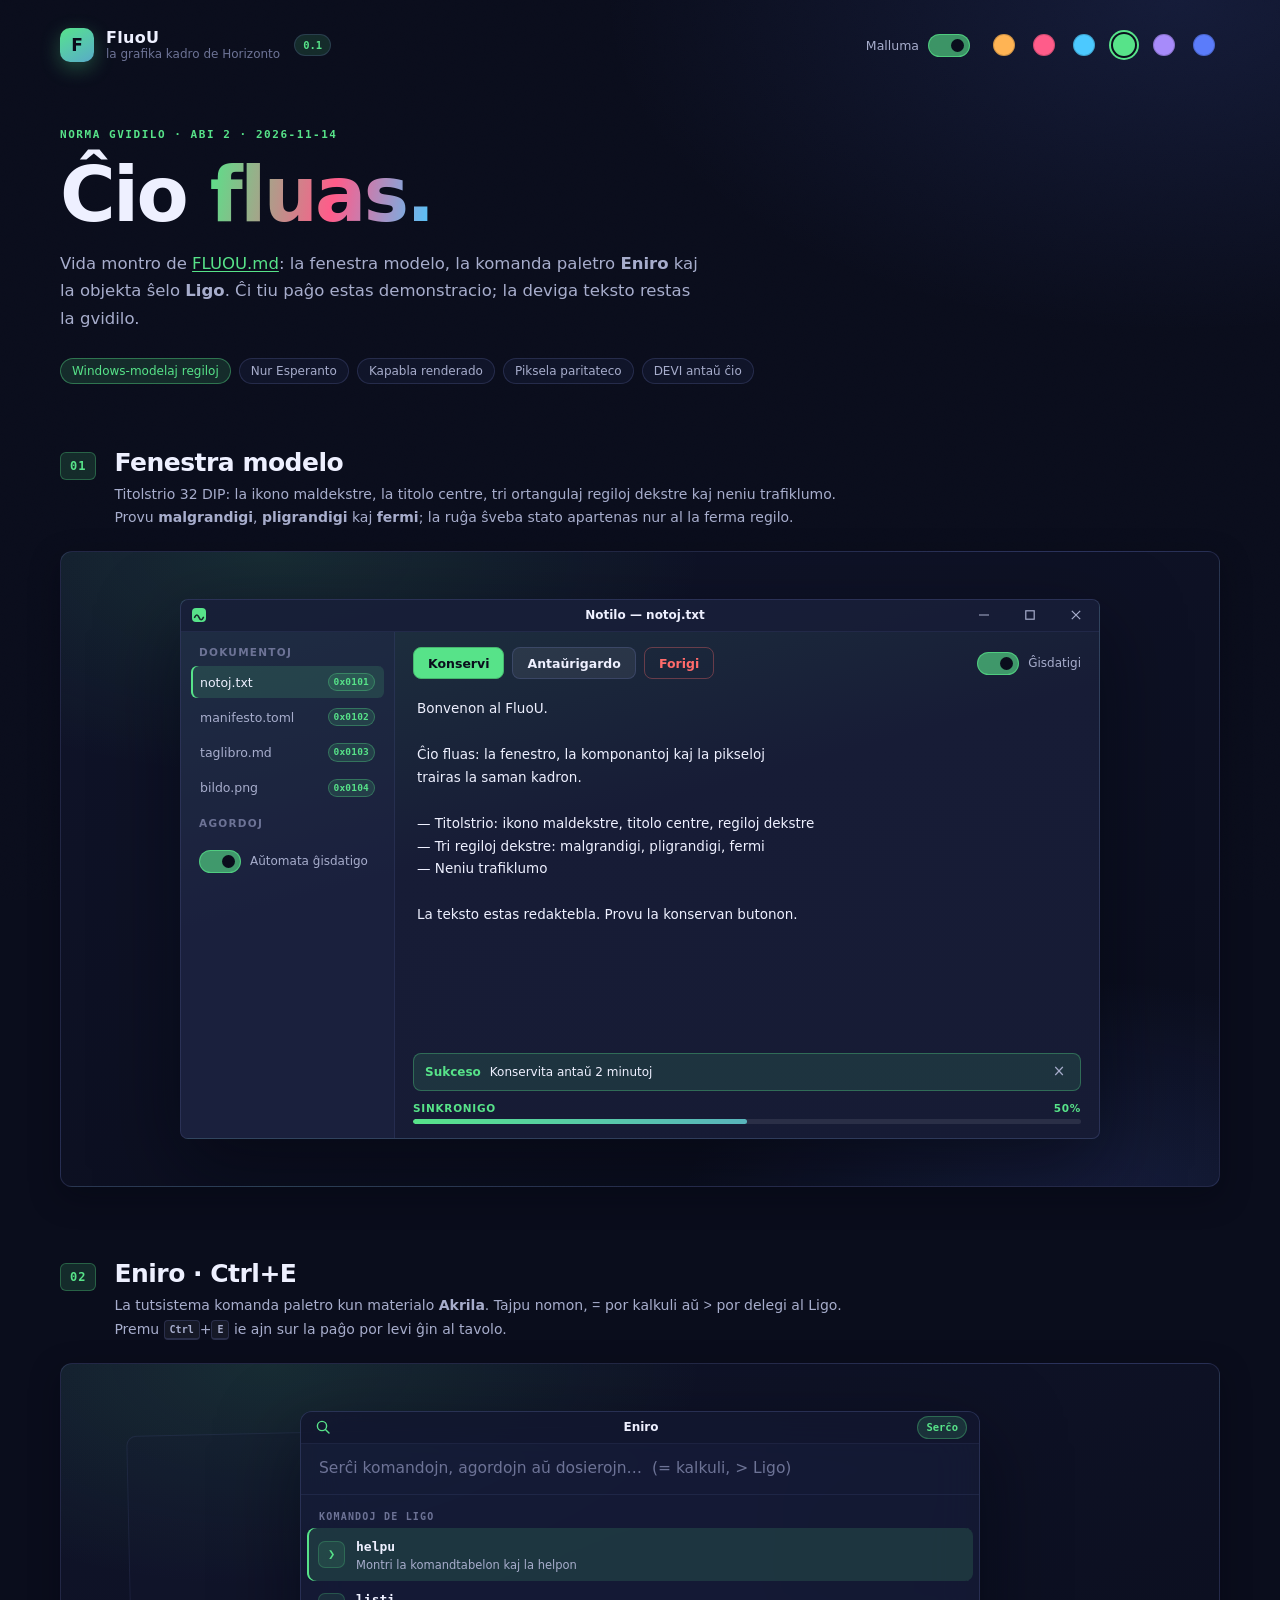
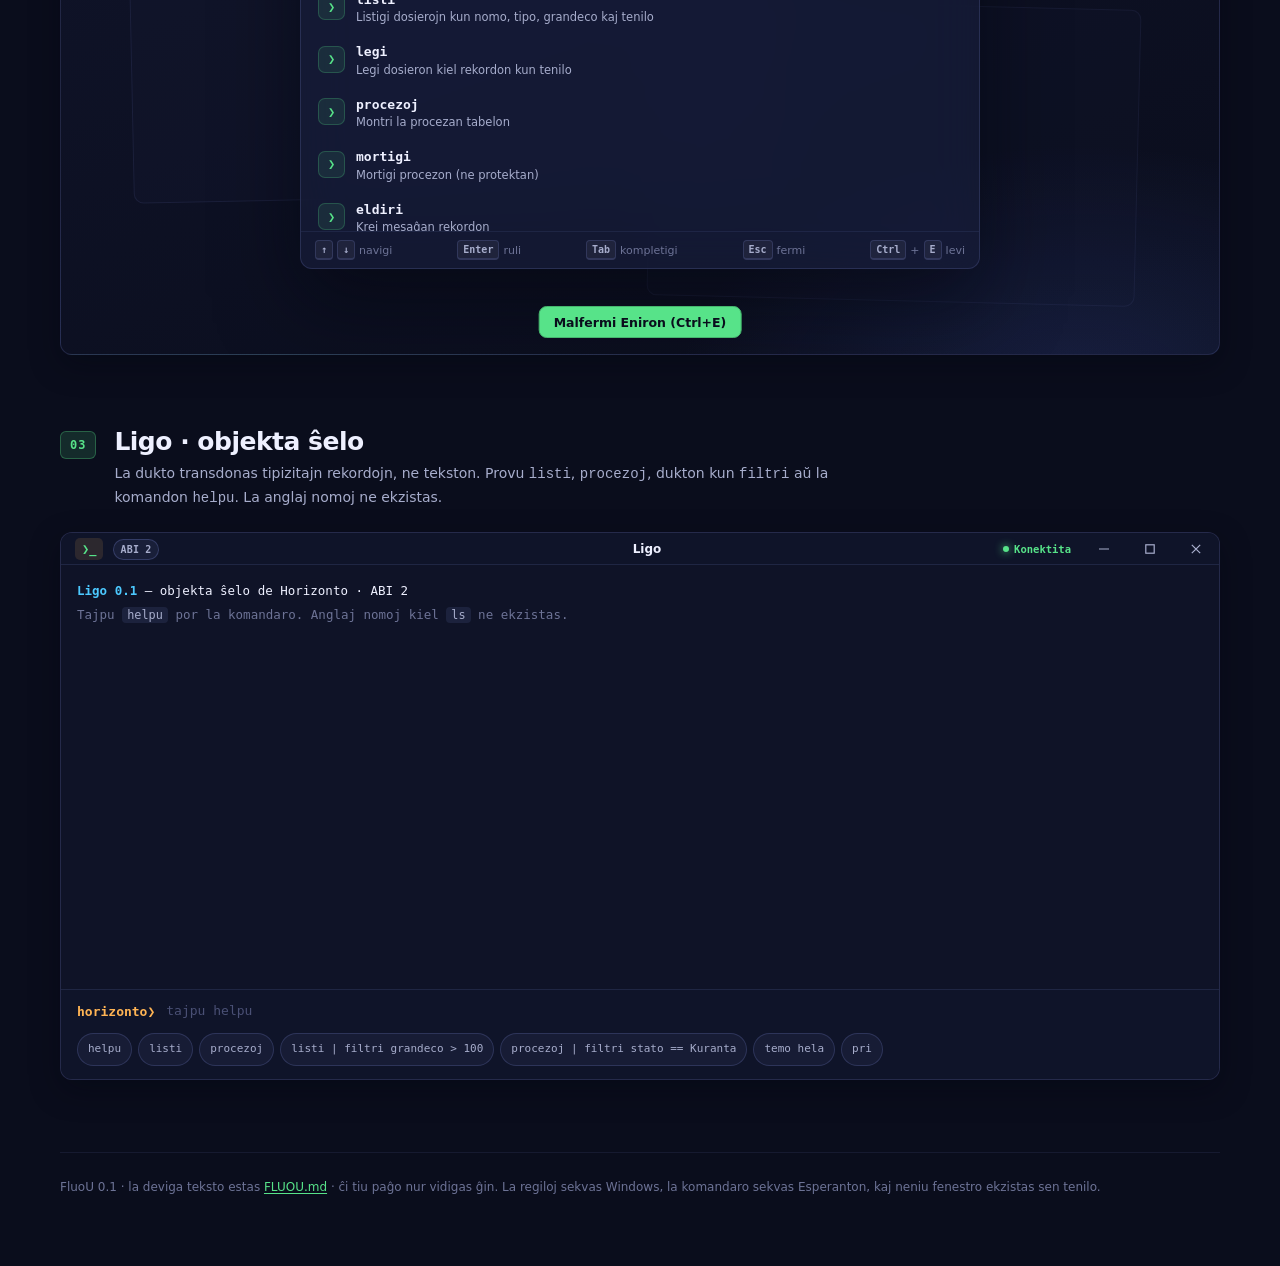
==== docs/FLUOU-montro.html @ 7de6cda4 "FluoU: akra opakeco 50% kaj gu (grafika uzinterfaco)" ====
<!DOCTYPE html>
<html lang="eo" data-temo="malluma">

<head>
  <meta charset="utf-8">
  <meta name="viewport" content="width=device-width, initial-scale=1">
  <meta name="color-scheme" content="dark light">
  <title>FluoU — vida montro</title>
  <style>
    /* ── Ĵetonoj ─────────────────────────────────────────────────────── */
    :root {
      --mov-kurbo: cubic-bezier(.16, 1, .3, 1);
      --radiuso: 8px;
      --radiuso-granda: 12px;
      --radiuso-pilolo: 999px;
      --akcento: #FFB454;
      --akcenta-soft: color-mix(in srgb, var(--akcento) 14%, transparent);
      --sukcesa-soft: color-mix(in srgb, var(--sukceso) 12%, transparent);
      --dangxera-soft: color-mix(in srgb, var(--dangxero) 12%, transparent);
      --averta-soft: color-mix(in srgb, var(--averto) 12%, transparent);
      --informa-soft: color-mix(in srgb, var(--informo) 12%, transparent);
      --tiparo: "Segoe UI", "Noto Sans", "DejaVu Sans", system-ui, sans-serif;
      --mono: "Cascadia Code", "JetBrains Mono", "Fira Code", ui-monospace, "DejaVu Sans Mono", Consolas, monospace;
    }

    :root,
    [data-temo="malluma"] {
      color-scheme: dark;
      --fondo: #0A0D1C;
      --fondo2: #10142A;
      --surfaco: #171C36;
      --surfaco2: #1F2547;
      --teksto: #EEF0FF;
      --teksto2: #A7ADCC;
      --teksto3: #6D7396;
      --limo: rgba(148, 163, 255, .16);
      --limo2: rgba(148, 163, 255, .09);
      --oro: #FFB454;
      --koralo: #FF5C8A;
      --ĉielo: #4CC9FF;
      --verdo: #57E389;
      --viola: #A78BFA;
      --bluo: #5B7CFA;
      --sukceso: #57E389;
      --averto: #FFB454;
      --danĝero: #FF6B6B;
      --informo: #4CC9FF;
      --ombro: 0 30px 80px rgba(3, 5, 14, .55);
      --ombro-malgranda: 0 10px 30px rgba(3, 5, 14, .35);
    }

    [data-temo="hela"] {
      color-scheme: light;
      --fondo: #F6F3EC;
      --fondo2: #EFE9DF;
      --surfaco: #FFFFFF;
      --surfaco2: #F4EFE6;
      --teksto: #20223A;
      --teksto2: #565B7C;
      --teksto3: #8B8FA8;
      --limo: rgba(60, 60, 110, .18);
      --limo2: rgba(60, 60, 110, .10);
      --sukceso: #1E9E55;
      --averto: #B26A00;
      --danĝero: #C42B1C;
      --informo: #0B79B8;
      --ombro: 0 30px 80px rgba(60, 60, 100, .20);
      --ombro-malgranda: 0 10px 30px rgba(60, 60, 100, .14);
    }

    * {
      box-sizing: border-box;
    }

    [hidden] {
      display: none !important;
    }

    html {
      scroll-behavior: smooth;
    }

    body {
      margin: 0;
      min-height: 100vh;
      padding: 28px 24px 72px;
      font-family: var(--tiparo);
      color: var(--teksto);
      background:
        radial-gradient(1100px 560px at 12% -12%, color-mix(in srgb, var(--akcento) 11%, transparent), transparent 62%),
        radial-gradient(900px 520px at 92% 0%, color-mix(in srgb, var(--bluo) 13%, transparent), transparent 64%),
        var(--fondo);
      transition: background-color .3s var(--mov-kurbo), color .3s var(--mov-kurbo);
      -webkit-font-smoothing: antialiased;
    }

    body::after {
      content: "";
      position: fixed;
      inset: 0;
      z-index: 0;
      pointer-events: none;
      opacity: .035;
      mix-blend-mode: overlay;
      background-image: url("data:image/svg+xml,%3Csvg xmlns='http://www.w3.org/2000/svg' width='180' height='180'%3E%3Cfilter id='n'%3E%3CfeTurbulence type='fractalNoise' baseFrequency='.9' numOctaves='2'/%3E%3C/filter%3E%3Crect width='100%25' height='100%25' filter='url(%23n)'/%3E%3C/svg%3E");
    }

    a {
      color: var(--akcento);
      text-underline-offset: 2px;
    }

    button {
      font-family: inherit;
    }

    :focus-visible {
      outline: 2px solid var(--akcento);
      outline-offset: 2px;
    }

    .salto {
      position: absolute;
      left: -9999px;
      top: 0;
      z-index: 200;
      padding: 10px 16px;
      border-radius: var(--radiuso);
      background: var(--surfaco);
      color: var(--teksto);
    }

    .salto:focus {
      left: 16px;
      top: 16px;
    }

    /* ── Kapo ────────────────────────────────────────────────────────── */
    .kapo {
      position: relative;
      z-index: 2;
      max-width: 1160px;
      margin: 0 auto 56px;
      display: flex;
      align-items: center;
      justify-content: space-between;
      gap: 20px;
      flex-wrap: wrap;
    }

    .marko {
      display: flex;
      align-items: center;
      gap: 12px;
    }

    .marka-ikono {
      width: 34px;
      height: 34px;
      border-radius: 10px;
      display: grid;
      place-items: center;
      background: linear-gradient(150deg, var(--akcento), color-mix(in srgb, var(--akcento) 45%, var(--bluo)));
      color: #0A0D1C;
      font-weight: 850;
      font-size: 17px;
      box-shadow: 0 6px 20px color-mix(in srgb, var(--akcento) 30%, transparent);
    }

    .marka-teksto {
      display: flex;
      flex-direction: column;
      line-height: 1.2;
    }

    .marka-teksto strong {
      font-size: 16px;
      letter-spacing: .02em;
    }

    .marka-teksto span {
      font-size: 12px;
      color: var(--teksto3);
    }

    .versio {
      margin-left: 2px;
      padding: 2px 8px;
      border-radius: var(--radiuso-pilolo);
      border: 1px solid var(--limo);
      font: 600 10.5px/1.6 var(--mono);
      color: var(--akcento);
      background: var(--akcenta-soft);
    }

    .agordoj {
      display: flex;
      align-items: center;
      gap: 18px;
      flex-wrap: wrap;
    }

    .akcentoj {
      display: flex;
      gap: 8px;
      align-items: center;
    }

    .akcento-elektilo {
      width: 32px;
      height: 32px;
      padding: 0;
      display: grid;
      place-items: center;
      border: 0;
      border-radius: 50%;
      background: transparent;
      cursor: pointer;
    }

    .akcento-elektilo::before {
      content: "";
      width: 22px;
      height: 22px;
      border-radius: 50%;
      background: var(--koloro);
      box-shadow: inset 0 0 0 1px rgba(0, 0, 0, .18);
      transition: transform .18s var(--mov-kurbo), box-shadow .18s var(--mov-kurbo);
    }

    .akcento-elektilo:hover::before {
      transform: scale(1.12);
    }

    .akcento-elektilo[aria-pressed="true"]::before {
      box-shadow: 0 0 0 2px var(--fondo), 0 0 0 4px var(--koloro);
    }

    /* ── Ŝaltilo ─────────────────────────────────────────────────────── */
    .sxaltilo {
      display: inline-flex;
      align-items: center;
      gap: 9px;
      padding: 5px 0;
      font-size: 12.5px;
      color: var(--teksto2);
      cursor: pointer;
      user-select: none;
    }

    .sxaltilo input {
      appearance: none;
      -webkit-appearance: none;
      position: relative;
      flex: none;
      margin: 0;
      width: 42px;
      height: 23px;
      border-radius: var(--radiuso-pilolo);
      background: var(--surfaco2);
      border: 1px solid var(--limo);
      cursor: pointer;
      transition: background .2s var(--mov-kurbo), border-color .2s var(--mov-kurbo);
    }

    .sxaltilo input::after {
      content: "";
      position: absolute;
      top: 4px;
      left: 4px;
      width: 13px;
      height: 13px;
      border-radius: 50%;
      background: var(--teksto2);
      transition: transform .22s var(--mov-kurbo), width .18s var(--mov-kurbo), background .2s linear;
    }

    .sxaltilo input:hover::after {
      width: 17px;
    }

    .sxaltilo input:checked {
      background: color-mix(in srgb, var(--akcento) 62%, transparent);
      border-color: color-mix(in srgb, var(--akcento) 70%, transparent);
    }

    .sxaltilo input:checked::after {
      transform: translateX(18px);
      width: 13px;
      background: #0A0D1C;
    }

    .sxaltilo input:checked:hover::after {
      width: 17px;
      transform: translateX(14px);
    }

    .sxaltilo.malgranda {
      font-size: 12px;
    }

    /* ── Heroo ───────────────────────────────────────────────────────── */
    main {
      position: relative;
      z-index: 1;
      max-width: 1160px;
      margin: 0 auto;
    }

    .heroo {
      padding: 8px 0 64px;
      max-width: 820px;
    }

    .supera-etikedo {
      margin: 0 0 14px;
      font: 600 11px/1.6 var(--mono);
      letter-spacing: .14em;
      text-transform: uppercase;
      color: var(--akcento);
    }

    .heroo h1 {
      margin: 0 0 18px;
      font-size: clamp(48px, 8vw, 76px);
      line-height: .98;
      font-weight: 850;
      letter-spacing: -.035em;
    }

    .heroo h1 span {
      background: linear-gradient(100deg, var(--akcento), var(--koralo) 55%, var(--ĉielo));
      -webkit-background-clip: text;
      background-clip: text;
      color: transparent;
    }

    .heroo-teksto {
      margin: 0 0 26px;
      max-width: 640px;
      font-size: 16.5px;
      line-height: 1.65;
      color: var(--teksto2);
    }

    .principoj {
      display: flex;
      flex-wrap: wrap;
      gap: 8px;
    }

    .principo {
      padding: 5px 11px;
      border-radius: var(--radiuso-pilolo);
      border: 1px solid var(--limo);
      background: color-mix(in srgb, var(--surfaco) 55%, transparent);
      font-size: 12px;
      color: var(--teksto2);
    }

    .principo.vigla {
      border-color: color-mix(in srgb, var(--akcento) 40%, transparent);
      color: var(--akcento);
      background: var(--akcenta-soft);
    }

    /* ── Scenoj ──────────────────────────────────────────────────────── */
    .sceno {
      margin: 0 0 72px;
    }

    .scena-kapo {
      display: flex;
      gap: 18px;
      align-items: flex-start;
      margin-bottom: 22px;
      max-width: 800px;
    }

    .scena-numero {
      flex: none;
      margin-top: 4px;
      font: 700 12px/1 var(--mono);
      letter-spacing: .08em;
      color: var(--akcento);
      padding: 7px 9px;
      border-radius: 6px;
      background: var(--akcenta-soft);
      border: 1px solid color-mix(in srgb, var(--akcento) 30%, transparent);
    }

    .scena-kapo h2 {
      margin: 0 0 6px;
      font-size: 25px;
      letter-spacing: -.02em;
      font-weight: 800;
    }

    .scena-kapo p {
      margin: 0;
      font-size: 14px;
      line-height: 1.65;
      color: var(--teksto2);
    }

    .scena-kapo kbd {
      vertical-align: 1px;
    }

    /* ── Labortablo ──────────────────────────────────────────────────── */
    .labortablo {
      position: relative;
      border: 1px solid var(--limo);
      border-radius: var(--radiuso-granda);
      overflow: hidden;
      background:
        radial-gradient(620px 320px at 18% 0%, color-mix(in srgb, var(--akcento) 12%, transparent), transparent 70%),
        radial-gradient(560px 340px at 88% 106%, color-mix(in srgb, var(--bluo) 16%, transparent), transparent 72%),
        linear-gradient(160deg, var(--fondo2), var(--fondo));
      box-shadow: var(--ombro-malgranda);
    }

    #fenestraStage {
      display: grid;
      place-items: center;
      padding: 30px;
      min-height: 636px;
    }

    /* ── Fenestro ────────────────────────────────────────────────────── */
    .fenestro {
      position: relative;
      z-index: 2;
      width: min(920px, 100%);
      height: 540px;
      display: flex;
      flex-direction: column;
      border: 1px solid var(--limo);
      border-radius: var(--radiuso);
      overflow: hidden;
      background:
        linear-gradient(165deg,
          color-mix(in srgb, var(--surfaco) 88%, var(--akcento) 12%) 0%,
          var(--surfaco) 42%,
          color-mix(in srgb, var(--surfaco) 94%, var(--fondo) 6%) 100%);
      box-shadow: var(--ombro);
      transition: transform .26s var(--mov-kurbo), opacity .26s var(--mov-kurbo), inset .26s var(--mov-kurbo), border-radius .26s var(--mov-kurbo);
    }

    .fenestro.pligrandigita {
      position: absolute;
      inset: 12px;
      width: auto;
      height: auto;
      border-radius: 0;
    }

    .fenestro.malgrandigita {
      opacity: 0;
      transform: translateY(70px) scale(.86);
      pointer-events: none;
    }

    .fenestro.fermita {
      opacity: 0;
      transform: scale(.96);
      pointer-events: none;
    }

    .revelo {
      position: relative;
    }

    .revelo::before {
      content: "";
      position: absolute;
      inset: 0;
      z-index: 0;
      pointer-events: none;
      opacity: 0;
      background: radial-gradient(430px circle at var(--mx, 50%) var(--my, 0%),
          color-mix(in srgb, var(--akcento) 14%, transparent), transparent 64%);
      transition: opacity .3s var(--mov-kurbo);
    }

    .revelo:hover::before {
      opacity: .8;
    }

    .revelo>* {
      position: relative;
      z-index: 1;
    }

    /* Titolstrio — 32 DIP */
    .titolstrio {
      flex: none;
      display: grid;
      align-items: center;
      grid-template-columns: minmax(0, 1fr) minmax(0, auto) minmax(0, 1fr);
      height: 32px;
      padding-left: 10px;
      border-bottom: 1px solid var(--limo2);
      background: color-mix(in srgb, var(--surfaco) 82%, transparent);
      user-select: none;
    }

    .titola-flanko {
      display: flex;
      align-items: center;
      gap: 9px;
      min-width: 0;
    }

    .titola-centro {
      display: flex;
      justify-content: center;
      min-width: 0;
      padding: 0 12px;
    }

    .aplika-ikono {
      width: 16px;
      height: 16px;
      display: block;
      flex: none;
    }

    .titolo {
      font-size: 12px;
      font-weight: 600;
      color: var(--teksto);
      white-space: nowrap;
      overflow: hidden;
      text-overflow: ellipsis;
      min-width: 0;
    }

    .regiloj {
      justify-self: end;
      display: flex;
      align-self: stretch;
    }

    .regiloj button {
      width: 46px;
      height: 100%;
      padding: 0;
      display: grid;
      place-items: center;
      border: 0;
      border-radius: 0;
      background: transparent;
      color: var(--teksto2);
      cursor: default;
      outline-offset: -2px;
      transition: background .12s linear, color .12s linear;
    }

    .regiloj button svg {
      width: 10px;
      height: 10px;
      display: block;
    }

    .regiloj button:hover {
      background: color-mix(in srgb, var(--teksto) 6%, transparent);
      color: var(--teksto);
    }

    .regiloj button:active {
      background: color-mix(in srgb, var(--teksto) 3%, transparent);
      color: var(--teksto2);
    }

    .regiloj button.fermi:hover {
      background: #C42B1C;
      color: #FFFFFF;
    }

    .regiloj button.fermi:active {
      background: #B02A22;
      color: #FFFFFF;
    }

    .regiloj button svg.ikono-restarigi {
      display: none;
    }

    .pligrandigita .regiloj button svg.ikono-pligrandigi {
      display: none;
    }

    .pligrandigita .regiloj button svg.ikono-restarigi {
      display: block;
    }

    /* Fenestra korpo */
    .fenestra-korpo {
      flex: 1;
      min-height: 0;
      display: grid;
      grid-template-columns: 214px minmax(0, 1fr);
    }

    .flanko {
      min-height: 0;
      overflow: auto;
      padding: 12px 10px 14px;
      border-right: 1px solid var(--limo2);
      background: color-mix(in srgb, var(--surfaco2) 46%, transparent);
      display: flex;
      flex-direction: column;
      gap: 3px;
    }

    .flanka-etikedo {
      margin: 10px 8px 5px;
      font-size: 10.5px;
      font-weight: 700;
      letter-spacing: .12em;
      text-transform: uppercase;
      color: var(--teksto3);
    }

    .flanka-etikedo:first-child {
      margin-top: 2px;
    }

    .dosiero {
      display: flex;
      align-items: center;
      justify-content: space-between;
      gap: 8px;
      width: 100%;
      padding: 7px 9px;
      border: 0;
      border-radius: 6px;
      background: transparent;
      color: var(--teksto2);
      font-size: 12.5px;
      text-align: left;
      cursor: pointer;
      transition: background .14s linear, color .14s linear;
    }

    .dosiero span:first-child {
      overflow: hidden;
      text-overflow: ellipsis;
      white-space: nowrap;
    }

    .dosiero:hover {
      background: color-mix(in srgb, var(--teksto) 5%, transparent);
      color: var(--teksto);
    }

    .dosiero.elektita {
      background: var(--akcenta-soft);
      color: var(--teksto);
      box-shadow: inset 2px 0 0 var(--akcento);
    }

    .dosiero .sildeto {
      font-size: 9.5px;
      padding: 1px 5px;
      flex: none;
    }

    .flanko .sxaltilo {
      margin: 8px 8px 0;
      font-size: 12px;
    }

    .redaktilo {
      min-width: 0;
      min-height: 0;
      display: flex;
      flex-direction: column;
      gap: 11px;
      padding: 15px 18px 14px;
    }

    .ilobreto {
      display: flex;
      align-items: center;
      gap: 8px;
      flex-wrap: wrap;
    }

    .spaco {
      flex: 1;
    }

    .redaktata {
      flex: 1;
      min-height: 0;
      width: 100%;
      border: 0;
      border-radius: 6px;
      padding: 6px 4px;
      background: transparent;
      color: var(--teksto);
      font: 13.5px/1.7 var(--tiparo);
      resize: none;
    }

    .redaktata:focus-visible {
      outline: 2px solid var(--akcento);
      outline-offset: -2px;
    }

    /* Butoj */
    .buto {
      height: 32px;
      padding: 0 14px;
      display: inline-flex;
      align-items: center;
      justify-content: center;
      gap: 7px;
      border-radius: var(--radiuso);
      border: 1px solid transparent;
      font-size: 12.5px;
      font-weight: 600;
      cursor: pointer;
      transition: background .16s var(--mov-kurbo), border-color .16s var(--mov-kurbo), transform .12s var(--mov-kurbo);
    }

    .buto:active {
      transform: translateY(1px);
    }

    .buto.akcenta {
      background: var(--akcento);
      color: #0A0D1C;
      border-color: color-mix(in srgb, var(--akcento) 80%, #000);
    }

    .buto.akcenta:hover {
      background: color-mix(in srgb, var(--akcento) 88%, #FFFFFF);
    }

    .buto.norma {
      background: color-mix(in srgb, var(--teksto) 7%, transparent);
      border-color: var(--limo);
      color: var(--teksto);
    }

    .buto.norma:hover {
      background: color-mix(in srgb, var(--teksto) 11%, transparent);
    }

    .buto.subtila {
      background: transparent;
      color: var(--teksto2);
    }

    .buto.subtila:hover {
      background: color-mix(in srgb, var(--teksto) 6%, transparent);
      color: var(--teksto);
    }

    .buto.dangxera {
      background: var(--dangxera-soft);
      color: var(--danĝero);
      border-color: color-mix(in srgb, var(--danĝero) 34%, transparent);
    }

    .buto.dangxera:hover {
      background: color-mix(in srgb, var(--danĝero) 20%, transparent);
    }

    /* Informa strio */
    .informa-strio {
      display: flex;
      align-items: center;
      gap: 9px;
      padding: 8px 11px;
      border-radius: var(--radiuso);
      border: 1px solid color-mix(in srgb, var(--sukceso) 32%, transparent);
      background: var(--sukcesa-soft);
      font-size: 12px;
      color: var(--teksto);
    }

    .informa-strio .semantiko {
      font-weight: 700;
      color: var(--sukceso);
    }

    .informa-strio .fermi-strieto {
      margin: -6px -6px -6px auto;
      width: 32px;
      height: 32px;
      padding: 0;
      display: grid;
      place-items: center;
      border: 0;
      border-radius: 4px;
      background: transparent;
      color: var(--teksto2);
      font-size: 15px;
      line-height: 1;
      cursor: pointer;
    }

    .informa-strio .fermi-strieto:hover {
      background: color-mix(in srgb, var(--teksto) 8%, transparent);
      color: var(--teksto);
    }

    .progreso {
      display: flex;
      flex-direction: column;
      gap: 5px;
    }

    .progresa-etikedo {
      display: flex;
      justify-content: space-between;
      font-size: 10.5px;
      letter-spacing: .07em;
      text-transform: uppercase;
      color: var(--teksto3);
    }

    .progresa-etikedo span {
      color: var(--akcento);
      font-weight: 700;
    }

    .progresa-trako {
      height: 5px;
      border-radius: var(--radiuso-pilolo);
      background: color-mix(in srgb, var(--teksto) 9%, transparent);
      overflow: hidden;
    }

    .progresa-plenigo {
      height: 100%;
      border-radius: inherit;
      background: linear-gradient(90deg, var(--akcento), color-mix(in srgb, var(--akcento) 55%, var(--bluo)));
      transition: width .6s var(--mov-kurbo);
    }

    /* Sildeto */
    .sildeto {
      display: inline-flex;
      align-items: center;
      gap: 4px;
      padding: 2px 6px;
      border-radius: var(--radiuso-pilolo);
      border: 1px solid var(--limo);
      background: color-mix(in srgb, var(--teksto) 6%, transparent);
      font: 600 10px/1.5 var(--mono);
      letter-spacing: .02em;
      color: var(--teksto2);
      white-space: nowrap;
    }

    .sildeto.tenila {
      color: var(--akcento);
      border-color: color-mix(in srgb, var(--akcento) 32%, transparent);
      background: var(--akcenta-soft);
    }

    /* Tasko kaj restarigo */
    .tasko {
      position: absolute;
      left: 50%;
      bottom: 16px;
      transform: translateX(-50%);
      z-index: 3;
      display: flex;
      align-items: center;
      gap: 9px;
      padding: 8px 14px;
      border: 1px solid var(--limo);
      border-radius: var(--radiuso);
      background: color-mix(in srgb, var(--surfaco) 88%, transparent);
      backdrop-filter: blur(16px) saturate(1.4);
      box-shadow: var(--ombro-malgranda);
      color: var(--teksto);
      font-size: 12.5px;
      cursor: pointer;
      transition: background .16s linear;
    }

    .tasko:hover {
      background: color-mix(in srgb, var(--surfaco) 96%, var(--akcento) 4%);
    }

    .tasko .sildeto {
      font-size: 9.5px;
    }

    .restarigo {
      position: relative;
      z-index: 3;
      width: min(420px, 100%);
      padding: 26px 24px;
      display: flex;
      flex-direction: column;
      align-items: center;
      gap: 12px;
      text-align: center;
      border: 1px solid var(--limo);
      border-radius: var(--radiuso-granda);
      background: color-mix(in srgb, var(--surfaco) 82%, transparent);
      backdrop-filter: blur(20px) saturate(1.4);
      box-shadow: var(--ombro);
    }

    .restarigo h3 {
      margin: 0;
      font-size: 16px;
    }

    .restarigo p {
      margin: 0;
      font-size: 12.5px;
      line-height: 1.6;
      color: var(--teksto2);
    }

    /* ── Eniro ───────────────────────────────────────────────────────── */
    #eniraStage {
      display: grid;
      place-items: center;
      padding: 30px 30px 68px;
      min-height: 592px;
    }

    .enira-ombro {
      position: absolute;
      inset: 0;
      pointer-events: none;
    }

    .enira-ombro::before,
    .enira-ombro::after {
      content: "";
      position: absolute;
      border: 1px solid var(--limo);
      border-radius: 10px;
      background: color-mix(in srgb, var(--surfaco) 46%, transparent);
    }

    .enira-ombro::before {
      width: 56%;
      height: 62%;
      left: 6%;
      top: 11%;
      transform: rotate(-1.2deg);
      opacity: .55;
    }

    .enira-ombro::after {
      width: 42%;
      height: 50%;
      right: 7%;
      bottom: 9%;
      transform: rotate(1.4deg);
      opacity: .4;
    }

    .eniro {
      width: min(680px, 100%);
      display: flex;
      flex-direction: column;
      border: 1px solid var(--limo);
      border-radius: var(--radiuso-granda);
      overflow: hidden;
      background: color-mix(in srgb, var(--surfaco) 76%, transparent);
      backdrop-filter: blur(24px) saturate(1.5);
      box-shadow: var(--ombro);
      transition: width .24s var(--mov-kurbo), box-shadow .24s var(--mov-kurbo);
    }

    .eniro.tavola {
      position: fixed !important;
      top: 11vh;
      left: 50%;
      transform: translateX(-50%);
      width: min(720px, 92vw);
      z-index: 90;
      animation: levi .22s var(--mov-kurbo);
    }

    @keyframes levi {
      from {
        opacity: 0;
        transform: translate(-50%, 10px) scale(.985);
      }

      to {
        opacity: 1;
        transform: translate(-50%, 0) scale(1);
      }
    }

    .enira-titolstrio {
      display: grid;
      align-items: center;
      grid-template-columns: minmax(0, 1fr) minmax(0, auto) minmax(0, 1fr);
      height: 32px;
      padding: 0 12px 0 14px;
      border-bottom: 1px solid var(--limo2);
      background: color-mix(in srgb, var(--fondo2) 55%, transparent);
      user-select: none;
    }

    .enira-titola-flanko {
      display: flex;
      align-items: center;
      gap: 8px;
      min-width: 0;
    }

    .enira-titola-ikono {
      width: 16px;
      height: 16px;
      flex: none;
      color: var(--akcento);
    }

    .enira-titola-centro {
      display: flex;
      justify-content: center;
      min-width: 0;
      padding: 0 10px;
    }

    .enira-titolo {
      font: 600 12px/1 var(--tiparo);
      color: var(--teksto);
      white-space: nowrap;
      overflow: hidden;
      text-overflow: ellipsis;
    }

    .enira-titola-dekstro {
      justify-self: end;
      display: flex;
      align-items: center;
      min-width: 0;
    }

    .enira-kapo {
      display: flex;
      align-items: center;
      padding: 12px 16px 13px;
      border-bottom: 1px solid var(--limo2);
    }

    .enira-sercho {
      flex: 1;
      min-width: 0;
      border: 0;
      background: transparent;
      color: var(--teksto);
      caret-color: var(--akcento);
      font: 15.5px/1.5 var(--tiparo);
    }

    .enira-sercho::placeholder {
      color: var(--teksto3);
    }

    .enira-sercho:focus {
      outline: none;
    }

    .enira-modo {
      flex: none;
      padding: 2px 8px;
      border-radius: var(--radiuso-pilolo);
      border: 1px solid color-mix(in srgb, var(--akcento) 32%, transparent);
      background: var(--akcenta-soft);
      font: 600 10.5px/1.6 var(--mono);
      color: var(--akcento);
    }

    .eniraj-rezultoj {
      max-height: 336px;
      overflow: auto;
      padding: 6px 6px 8px;
      overscroll-behavior: contain;
      scrollbar-width: thin;
      scrollbar-color: var(--limo) transparent;
    }

    .eniraj-rezultoj::-webkit-scrollbar {
      width: 10px;
    }

    .eniraj-rezultoj::-webkit-scrollbar-thumb {
      border: 2px solid transparent;
      border-radius: 99px;
      background: var(--limo);
      background-clip: padding-box;
    }

    .enira-grupo {
      padding: 9px 12px 4px;
      font: 700 10px/1.4 var(--mono);
      letter-spacing: .12em;
      text-transform: uppercase;
      color: var(--teksto3);
    }

    .enira-ero {
      display: flex;
      align-items: center;
      gap: 11px;
      width: 100%;
      padding: 9px 11px;
      border: 0;
      border-radius: var(--radiuso);
      background: transparent;
      color: inherit;
      text-align: left;
      cursor: pointer;
      transition: background .12s linear;
    }

    .enira-ero:hover {
      background: color-mix(in srgb, var(--teksto) 5%, transparent);
    }

    .enira-ero.elektita {
      background: var(--akcenta-soft);
      box-shadow: inset 2px 0 0 var(--akcento);
    }

    .era-ikono {
      width: 27px;
      height: 27px;
      flex: none;
      display: grid;
      place-items: center;
      border-radius: 7px;
      background: color-mix(in srgb, var(--akcento) 10%, transparent);
      border: 1px solid color-mix(in srgb, var(--akcento) 22%, transparent);
      color: var(--akcento);
      font: 12px/1 var(--mono);
    }

    .era-teksto {
      display: flex;
      flex-direction: column;
      min-width: 0;
      gap: 1px;
    }

    .era-nomo {
      font: 600 13px/1.5 var(--mono);
      color: var(--teksto);
      overflow: hidden;
      text-overflow: ellipsis;
      white-space: nowrap;
    }

    .era-priskribo {
      font-size: 11.5px;
      color: var(--teksto2);
      overflow: hidden;
      text-overflow: ellipsis;
      white-space: nowrap;
    }

    .enira-senrezulte {
      padding: 22px 16px;
      font-size: 12.5px;
      color: var(--teksto2);
    }

    .enira-senrezulte code {
      font-family: var(--mono);
      color: var(--akcento);
    }

    .enira-piedo {
      display: flex;
      align-items: center;
      justify-content: space-between;
      gap: 12px;
      padding: 8px 14px;
      border-top: 1px solid var(--limo2);
      font-size: 11px;
      color: var(--teksto3);
      flex-wrap: wrap;
    }

    .enira-piedo span {
      display: inline-flex;
      align-items: center;
      gap: 4px;
    }

    .enira-versio {
      margin-left: auto;
      font-family: var(--mono);
    }

    kbd {
      display: inline-block;
      padding: 1px 5px;
      border: 1px solid var(--limo);
      border-bottom-width: 2px;
      border-radius: 4px;
      background: color-mix(in srgb, var(--teksto) 5%, transparent);
      font: 600 10px/1.5 var(--mono);
      color: var(--teksto2);
    }

    /* Kalkulo kaj delegado */
    .kalkula-rezulto {
      padding: 18px 16px 20px;
    }

    .kalkula-etikedo {
      font: 700 10px/1.4 var(--mono);
      letter-spacing: .12em;
      text-transform: uppercase;
      color: var(--teksto3);
      margin-bottom: 4px;
    }

    .kalkula-valoro {
      font: 600 30px/1.2 var(--mono);
      color: var(--akcento);
      word-break: break-all;
    }

    .kalkula-esprimo {
      margin-top: 6px;
      font: 11.5px/1.5 var(--mono);
      color: var(--teksto3);
      word-break: break-all;
    }

    .kalkula-noto {
      margin-top: 12px;
      padding-top: 10px;
      border-top: 1px solid var(--limo2);
      font-size: 11px;
      color: var(--teksto3);
    }

    .enira-eraro {
      padding: 16px;
      font-size: 12.5px;
      color: var(--dangxero);
    }

    .enira-butono {
      position: absolute;
      bottom: 16px;
      left: 50%;
      transform: translateX(-50%);
      z-index: 4;
    }

    /* ── Ligo ────────────────────────────────────────────────────────── */
    .terminalo {
      border: 1px solid var(--limo);
      border-radius: var(--radiuso-granda);
      overflow: hidden;
      background: color-mix(in srgb, var(--fondo2) 94%, #000000);
      box-shadow: var(--ombro-malgranda);
      transition: opacity .26s var(--mov-kurbo), transform .26s var(--mov-kurbo), border-radius .26s var(--mov-kurbo);
    }

    .terminalo.malgrandigita {
      opacity: 0;
      transform: translateY(60px) scale(.9);
      pointer-events: none;
    }

    .terminalo.fermita {
      opacity: 0;
      transform: scale(.96);
      pointer-events: none;
    }

    .terminalo.pligrandigita {
      position: fixed;
      inset: 16px;
      z-index: 85;
      display: flex;
      flex-direction: column;
      border-radius: 0;
      background: var(--fondo2);
    }

    .terminalo.pligrandigita .terminala-korpo {
      flex: 1;
      height: auto;
    }

    .terminala-restarigo {
      display: flex;
      margin: 16px auto 0;
    }

    [data-temo="hela"] .terminalo {
      background: #12152A;
    }

    .terminala-kapo {
      display: grid;
      align-items: center;
      grid-template-columns: minmax(0, 1fr) minmax(0, auto) minmax(0, 1fr);
      height: 32px;
      padding: 0 0 0 14px;
      border-bottom: 1px solid rgba(148, 163, 255, .12);
      background: color-mix(in srgb, var(--fondo2) 80%, transparent);
      color: #C9CEF0;
    }

    .terminala-flanko {
      display: flex;
      align-items: center;
      gap: 10px;
      min-width: 0;
    }

    .terminala-sigilo {
      font: 700 12px/1 var(--mono);
      color: var(--akcento);
      padding: 5px 7px;
      border-radius: 5px;
      background: rgba(255, 180, 84, .12);
    }

    .terminala-centro {
      display: flex;
      justify-content: center;
      min-width: 0;
      padding: 0 10px;
    }

    .terminala-titolo {
      font-size: 12px;
      font-weight: 600;
      color: #EEF0FF;
      white-space: nowrap;
      overflow: hidden;
      text-overflow: ellipsis;
    }

    .terminala-kapo .sildeto {
      border-color: rgba(148, 163, 255, .22);
      background: rgba(148, 163, 255, .08);
      color: #A7ADCC;
    }

    .terminala-dekstro {
      justify-self: end;
      display: flex;
      align-items: center;
      gap: 10px;
      min-width: 0;
    }

    .terminala-dekstro .regiloj {
      height: 32px;
    }

    .terminala-stato {
      font: 600 10.5px/1.6 var(--mono);
      color: #57E389;
      display: inline-flex;
      align-items: center;
      gap: 5px;
    }

    .terminala-stato::before {
      content: "";
      width: 6px;
      height: 6px;
      border-radius: 50%;
      background: currentColor;
      box-shadow: 0 0 8px currentColor;
    }

    .terminala-korpo {
      height: 424px;
      overflow: auto;
      padding: 15px 16px 18px;
      color: #EEF0FF;
      font: 12.5px/1.72 var(--mono);
      overscroll-behavior: contain;
      scrollbar-width: thin;
      scrollbar-color: rgba(148, 163, 255, .22) transparent;
    }

    .terminala-korpo::-webkit-scrollbar {
      width: 10px;
    }

    .terminala-korpo::-webkit-scrollbar-thumb {
      border: 2px solid transparent;
      border-radius: 99px;
      background: rgba(148, 163, 255, .22);
      background-clip: padding-box;
    }

    .terminala-korpo .linio {
      margin: 0 0 2px;
      white-space: pre-wrap;
      word-break: break-word;
    }

    .terminala-korpo .linio.komanda {
      margin-top: 9px;
    }

    .terminala-korpo .prompto {
      color: #FFB454;
      font-weight: 700;
    }

    .terminala-korpo .terminala-marko {
      color: #4CC9FF;
      font-weight: 700;
    }

    .terminala-korpo .muted {
      color: #6D7396;
    }

    .terminala-korpo .sukceso {
      color: #57E389;
    }

    .terminala-korpo .eraro {
      color: #FF6B6B;
    }

    .terminala-korpo code {
      padding: 1px 5px;
      border-radius: 4px;
      background: rgba(148, 163, 255, .10);
      color: #A7ADCC;
      font-family: var(--mono);
      font-size: .95em;
    }

    .terminala-tabelo {
      width: 100%;
      margin: 7px 0 12px;
      border-collapse: collapse;
    }

    .terminala-tabelo th {
      padding: 5px 9px;
      text-align: left;
      font: 700 9.5px/1.5 var(--mono);
      letter-spacing: .1em;
      text-transform: uppercase;
      color: #6D7396;
      border-bottom: 1px solid rgba(148, 163, 255, .16);
    }

    .terminala-tabelo td {
      padding: 5px 9px;
      border-bottom: 1px solid rgba(148, 163, 255, .07);
      color: #C9CEF0;
      vertical-align: middle;
    }

    .terminala-tabelo td.nombra {
      text-align: right;
      font-variant-numeric: tabular-nums;
      color: #EEF0FF;
    }

    .terminala-korpo .sildeto.tenila {
      color: #FFB454;
      border-color: rgba(255, 180, 84, .30);
      background: rgba(255, 180, 84, .12);
    }

    .terminala-korpo .sildeto {
      font-size: 9.5px;
      padding: 1px 6px;
    }

    .dosiera-kapo {
      display: inline-block;
      margin: 6px 0 0;
      padding: 2px 8px;
      border-radius: 5px 5px 0 0;
      background: rgba(148, 163, 255, .08);
      color: #A7ADCC;
      font-size: 10.5px;
    }

    .dosiera-enhavo {
      margin: 0 0 12px;
      padding: 11px 13px;
      border-left: 2px solid #FFB454;
      background: rgba(148, 163, 255, .05);
      color: #C9CEF0;
      font: 11.5px/1.7 var(--mono);
      white-space: pre-wrap;
      word-break: break-word;
    }

    .scalaro {
      display: flex;
      align-items: baseline;
      gap: 12px;
      margin: 8px 0 12px;
      padding: 9px 13px;
      border-left: 2px solid #FFB454;
      background: rgba(255, 180, 84, .07);
      border-radius: 0 7px 7px 0;
    }

    .scalara-etikedo {
      font: 700 9.5px/1.5 var(--mono);
      letter-spacing: .1em;
      text-transform: uppercase;
      color: #6D7396;
    }

    .scalara-valoro {
      font: 600 19px/1.3 var(--mono);
      color: #FFB454;
    }

    .teksta-limo {
      display: flex;
      align-items: center;
      gap: 10px;
      margin: 10px 0 6px;
      color: #6D7396;
      font: 700 9.5px/1.5 var(--mono);
      letter-spacing: .12em;
      text-transform: uppercase;
    }

    .teksta-limo::before,
    .teksta-limo::after {
      content: "";
      flex: 1;
      height: 1px;
      background: rgba(148, 163, 255, .16);
    }

    .terminala-injeto {
      display: flex;
      align-items: center;
      gap: 9px;
      padding: 10px 16px;
      border-top: 1px solid rgba(148, 163, 255, .12);
      background: rgba(16, 20, 42, .65);
    }

    .terminala-injeto .prompto {
      color: #FFB454;
      font: 700 13px/1 var(--mono);
      flex: none;
    }

    .terminala-injeto input {
      flex: 1;
      min-width: 0;
      border: 0;
      background: transparent;
      color: #EEF0FF;
      caret-color: #FFB454;
      font: 13px/1.6 var(--mono);
    }

    .terminala-injeto input::placeholder {
      color: #4A5075;
    }

    .terminala-injeto input:focus {
      outline: none;
    }

    .sugestoj {
      display: flex;
      flex-wrap: wrap;
      gap: 6px;
      padding: 0 16px 13px;
      background: rgba(16, 20, 42, .65);
    }

    .sugesto {
      padding: 7px 10px;
      border: 1px solid rgba(148, 163, 255, .18);
      border-radius: var(--radiuso-pilolo);
      background: rgba(148, 163, 255, .06);
      color: #A7ADCC;
      font: 11px/1.5 var(--mono);
      cursor: pointer;
      transition: background .14s linear, color .14s linear, border-color .14s linear;
    }

    .sugesto:hover {
      background: rgba(255, 180, 84, .12);
      border-color: rgba(255, 180, 84, .32);
      color: #FFB454;
    }

    /* ── Fulmomesaĝoj ────────────────────────────────────────────────── */
    .fulmomesagxoj {
      position: fixed;
      right: 20px;
      bottom: 20px;
      z-index: 150;
      display: flex;
      flex-direction: column;
      gap: 8px;
      width: min(340px, calc(100vw - 32px));
      pointer-events: none;
    }

    .fulmomesagxo {
      padding: 11px 14px;
      border: 1px solid var(--limo);
      border-radius: 10px;
      background: color-mix(in srgb, var(--surfaco) 92%, transparent);
      backdrop-filter: blur(18px) saturate(1.4);
      box-shadow: var(--ombro-malgranda);
      pointer-events: auto;
      animation: enflugi .22s var(--mov-kurbo);
      border-left: 3px solid var(--informo);
    }

    .fulmomesagxo.sukceso {
      border-left-color: var(--sukceso);
    }

    .fulmomesagxo.averto {
      border-left-color: var(--averto);
    }

    .fulmomesagxo.dangxero {
      border-left-color: var(--danĝero);
    }

    .fulmomesagxo.foriri {
      animation: elflugi .22s var(--mov-kurbo) forwards;
    }

    .fulma-titolo {
      font-size: 12.5px;
      font-weight: 700;
      margin-bottom: 2px;
    }

    .fulma-teksto {
      font-size: 11.5px;
      line-height: 1.5;
      color: var(--teksto2);
    }

    @keyframes enflugi {
      from {
        opacity: 0;
        transform: translateY(10px);
      }

      to {
        opacity: 1;
        transform: none;
      }
    }

    @keyframes elflugi {
      to {
        opacity: 0;
        transform: translateX(14px);
      }
    }

    /* ── Tavolo por Eniro ───────────────────────────────────────────── */
    .enira-tavolo {
      position: fixed;
      inset: 0;
      z-index: 80;
      background: rgba(5, 7, 14, .58);
      backdrop-filter: blur(7px);
      animation: aperi .18s linear;
    }

    [data-temo="hela"] .enira-tavolo {
      background: rgba(40, 42, 70, .30);
    }

    @keyframes aperi {
      from {
        opacity: 0;
      }

      to {
        opacity: 1;
      }
    }

    /* ── Piedo ───────────────────────────────────────────────────────── */
    .piedo {
      max-width: 1160px;
      margin: 0 auto;
      padding-top: 24px;
      border-top: 1px solid var(--limo2);
      font-size: 12px;
      line-height: 1.7;
      color: var(--teksto3);
    }

    .piedo p {
      margin: 0;
    }

    /* ── Movado ──────────────────────────────────────────────────────── */
    @media (prefers-reduced-motion: reduce) {

      *,
      *::before,
      *::after {
        animation-duration: .001ms !important;
        animation-iteration-count: 1 !important;
        transition-duration: .001ms !important;
      }

      html {
        scroll-behavior: auto;
      }
    }

    /* ── Etaj ekranoj ───────────────────────────────────────────────── */
    @media (max-width: 800px) {
      body {
        padding: 20px 12px 56px;
      }

      .kapo {
        margin-bottom: 40px;
      }

      .marka-teksto span {
        display: none;
      }

      .agordoj {
        gap: 12px;
      }

      .heroo {
        padding-bottom: 44px;
      }

      .sceno {
        margin-bottom: 52px;
      }

      .scena-kapo {
        gap: 12px;
      }

      .scena-kapo h2 {
        font-size: 21px;
      }

      #fenestraStage {
        padding: 14px;
        min-height: 0;
      }

      .fenestro {
        height: 470px;
      }

      .fenestra-korpo {
        grid-template-columns: 1fr;
      }

      .flanko {
        display: none;
      }

      .regiloj button {
        width: 42px;
      }

      #eniraStage {
        min-height: 540px;
        padding: 16px 14px 62px;
      }

      .enira-ombro {
        display: none;
      }

      .eniraj-rezultoj {
        max-height: 300px;
      }

      .terminala-korpo {
        height: 360px;
        font-size: 11.5px;
      }

      .terminala-tabelo td,
      .terminala-tabelo th {
        padding: 4px 6px;
      }

      .sugestoj {
        display: none;
      }
    }
  </style>
</head>

<body>
  <a class="salto" href="#cxefa">Salti al la enhavo</a>

  <header class="kapo">
    <div class="marko">
      <span class="marka-ikono" aria-hidden="true">F</span>
      <span class="marka-teksto">
        <strong>FluoU</strong>
        <span>la grafika kadro de Horizonto</span>
      </span>
      <span class="versio">0.1</span>
    </div>
    <div class="agordoj">
      <label class="sxaltilo">
        <span id="temoEtikedo">Malluma</span>
        <input type="checkbox" id="temoSxaltilo" checked aria-label="Malluma temo">
      </label>
      <div class="akcentoj" role="group" aria-label="Akcento">
        <button class="akcento-elektilo" type="button" data-akcento="oro" style="--koloro:#FFB454"
          aria-label="Akcento oro" aria-pressed="true"></button>
        <button class="akcento-elektilo" type="button" data-akcento="koralo" style="--koloro:#FF5C8A"
          aria-label="Akcento koralo" aria-pressed="false"></button>
        <button class="akcento-elektilo" type="button" data-akcento="cxielo" style="--koloro:#4CC9FF"
          aria-label="Akcento ĉielo" aria-pressed="false"></button>
        <button class="akcento-elektilo" type="button" data-akcento="verdo" style="--koloro:#57E389"
          aria-label="Akcento verdo" aria-pressed="false"></button>
        <button class="akcento-elektilo" type="button" data-akcento="viola" style="--koloro:#A78BFA"
          aria-label="Akcento viola" aria-pressed="false"></button>
        <button class="akcento-elektilo" type="button" data-akcento="bluo" style="--koloro:#5B7CFA"
          aria-label="Akcento bluo" aria-pressed="false"></button>
      </div>
    </div>
  </header>

  <main id="cxefa">
    <div class="heroo">
      <p class="supera-etikedo">Norma gvidilo · ABI 2 · 2026-11-14</p>
      <h1>Ĉio <span>fluas.</span></h1>
      <p class="heroo-teksto">
        Vida montro de <a href="FLUOU.md">FLUOU.md</a>: la fenestra modelo,
        la komanda paletro <strong>Eniro</strong> kaj la objekta ŝelo
        <strong>Ligo</strong>. Ĉi tiu paĝo estas demonstracio; la deviga teksto
        restas la gvidilo.
      </p>
      <div class="principoj">
        <span class="principo vigla">Windows-modelaj regiloj</span>
        <span class="principo">Nur Esperanto</span>
        <span class="principo">Kapabla renderado</span>
        <span class="principo">Piksela paritateco</span>
        <span class="principo">DEVI antaŭ ĉio</span>
      </div>
    </div>

    <!-- ── 01 · Fenestra modelo ───────────────────────────────────── -->
    <section class="sceno" id="fenestro" aria-labelledby="titoloFenestro">
      <div class="scena-kapo">
        <span class="scena-numero">01</span>
        <div>
          <h2 id="titoloFenestro">Fenestra modelo</h2>
          <p>
            Titolstrio 32 DIP: la ikono maldekstre, la titolo centre, tri
            ortangulaj regiloj dekstre kaj neniu trafiklumo. Provu
            <strong>malgrandigi</strong>, <strong>pligrandigi</strong> kaj
            <strong>fermi</strong>; la ruĝa ŝveba stato apartenas nur al la ferma
            regilo.
          </p>
        </div>
      </div>

      <div class="labortablo" id="fenestraStage">
        <div class="fenestro mika revelo" id="notilo">
          <div class="titolstrio" id="titolstrio">
            <div class="titola-flanko">
              <svg class="aplika-ikono" viewBox="0 0 16 16" aria-hidden="true">
                <rect x="1" y="1" width="14" height="14" rx="4" style="fill:var(--akcento)"></rect>
                <path d="M3.6 10.4c1.5-3.2 3-3.2 4.4 0s2.9 3.2 4.4 0" fill="none" stroke="#0A0D1C" stroke-width="1.6"
                  stroke-linecap="round" opacity=".85"></path>
              </svg>
            </div>
            <div class="titola-centro">
              <span class="titolo" id="fenestraTitolo">Notilo — notoj.txt</span>
            </div>
            <div class="regiloj">
              <button type="button" data-ago="malgrandigi" title="Malgrandigi" aria-label="Malgrandigi">
                <svg viewBox="0 0 10 10" aria-hidden="true" fill="none" stroke="currentColor" stroke-width="1.2">
                  <path d="M0 5h10"></path>
                </svg>
              </button>
              <button type="button" data-ago="pligrandigi" id="regiloMaksimumi" title="Pligrandigi"
                aria-label="Pligrandigi">
                <svg class="ikono-pligrandigi" viewBox="0 0 10 10" aria-hidden="true" fill="none" stroke="currentColor"
                  stroke-width="1.2">
                  <rect x=".8" y=".8" width="8.4" height="8.4"></rect>
                </svg>
                <svg class="ikono-restarigi" viewBox="0 0 10 10" aria-hidden="true" fill="none" stroke="currentColor"
                  stroke-width="1.2">
                  <rect x=".8" y="2.8" width="6.4" height="6.4"></rect>
                  <path d="M2.8 2.8V.8h6.4v6.4H6.8"></path>
                </svg>
              </button>
              <button type="button" class="fermi" data-ago="fermi" title="Fermi" aria-label="Fermi">
                <svg viewBox="0 0 10 10" aria-hidden="true" fill="none" stroke="currentColor" stroke-width="1.2">
                  <path d="M.8.8l8.4 8.4M9.2.8L.8 9.2"></path>
                </svg>
              </button>
            </div>
          </div>

          <div class="fenestra-korpo">
            <aside class="flanko" aria-label="Dokumentoj kaj agordoj">
              <div class="flanka-etikedo">Dokumentoj</div>
              <button type="button" class="dosiero elektita" data-dosiero="notoj.txt">
                <span>notoj.txt</span><span class="sildeto tenila">0x0101</span>
              </button>
              <button type="button" class="dosiero" data-dosiero="manifesto.toml">
                <span>manifesto.toml</span><span class="sildeto tenila">0x0102</span>
              </button>
              <button type="button" class="dosiero" data-dosiero="taglibro.md">
                <span>taglibro.md</span><span class="sildeto tenila">0x0103</span>
              </button>
              <button type="button" class="dosiero" data-dosiero="bildo.png">
                <span>bildo.png</span><span class="sildeto tenila">0x0104</span>
              </button>

              <div class="flanka-etikedo">Agordoj</div>
              <label class="sxaltilo">
                <input type="checkbox" checked>
                Aŭtomata ĝisdatigo
              </label>
            </aside>

            <div class="redaktilo">
              <div class="ilobreto">
                <button type="button" class="buto akcenta" id="konservi">Konservi</button>
                <button type="button" class="buto norma" id="antauxrigardo">Antaŭrigardo</button>
                <button type="button" class="buto dangxera" id="forigi">Forigi</button>
                <span class="spaco"></span>
                <label class="sxaltilo malgranda">
                  <input type="checkbox" checked>
                  Ĝisdatigi
                </label>
              </div>

              <textarea class="redaktata" id="redaktataTeksto" spellcheck="false"
                aria-label="Enhavo de la elektita dosiero"></textarea>

              <div class="informa-strio" id="informaStrio" role="status">
                <span class="semantiko">Sukceso</span>
                <span id="informaTeksto">Konservita antaŭ 2 minutoj</span>
                <button type="button" class="fermi-strieto" id="fermiStrieton"
                  aria-label="Fermi la informan strion">×</button>
              </div>

              <div class="progreso" aria-label="Sinkronigo">
                <div class="progresa-etikedo"><span>Sinkronigo</span><span>50%</span></div>
                <div class="progresa-trako">
                  <div class="progresa-plenigo" style="width:50%"></div>
                </div>
              </div>
            </div>
          </div>
        </div>

        <button type="button" class="tasko" id="tasko" hidden>
          <svg viewBox="0 0 16 16" width="16" height="16" aria-hidden="true">
            <rect x="1" y="1" width="14" height="14" rx="4" style="fill:var(--akcento)"></rect>
          </svg>
          <span>Notilo</span>
          <span class="sildeto">malgrandigita</span>
        </button>

        <div class="restarigo" id="restarigo" hidden>
          <h3>La fenestro fermiĝis</h3>
          <p>
            La kompozitoro revokis ĝian <code>FENESTRO</code>-tenilon.
            Neniu pikselo restas sen kapablo.
          </p>
          <button type="button" class="buto akcenta" id="remalfermi">Remalfermi Notilon</button>
        </div>
      </div>
    </section>

    <!-- ── 02 · Eniro ──────────────────────────────────────────────── -->
    <section class="sceno" id="eniro" aria-labelledby="titoloEniro">
      <div class="scena-kapo">
        <span class="scena-numero">02</span>
        <div>
          <h2 id="titoloEniro">Eniro · Ctrl+E</h2>
          <p>
            La tutsistema komanda paletro kun materialo <strong>Akrila</strong>.
            Tajpu nomon, <code>=</code> por kalkuli aŭ <code>&gt;</code> por
            delegi al Ligo. Premu <kbd>Ctrl</kbd>+<kbd>E</kbd> ie ajn sur la
            paĝo por levi ĝin al tavolo.
          </p>
        </div>
      </div>

      <div class="labortablo" id="eniraStage">
        <div class="enira-ombro" aria-hidden="true"></div>

        <div class="eniro revelo" id="eniroPaletro" role="dialog" aria-label="Eniro">
          <div class="enira-titolstrio">
            <div class="enira-titola-flanko">
              <svg class="enira-titola-ikono" viewBox="0 0 16 16" aria-hidden="true" fill="none" stroke="currentColor"
                stroke-width="1.4">
                <circle cx="7" cy="7" r="4.6"></circle>
                <path d="M10.4 10.4L14 14" stroke-linecap="round"></path>
              </svg>
            </div>
            <div class="enira-titola-centro">
              <span class="enira-titolo">Eniro</span>
            </div>
            <div class="enira-titola-dekstro">
              <span class="enira-modo" id="eniraModo">Serĉo</span>
            </div>
          </div>
          <div class="enira-kapo">
            <input class="enira-sercho" id="eniraSercho" type="text" autocomplete="off" autocapitalize="off"
              spellcheck="false" placeholder="Serĉi komandojn, agordojn aŭ dosierojn…  (= kalkuli, > Ligo)"
              aria-label="Serĉo en Eniro" aria-controls="enirajRezultoj" aria-autocomplete="list">
          </div>
          <div class="eniraj-rezultoj" id="enirajRezultoj" role="listbox" aria-label="Rezultoj de Eniro"></div>
          <div class="enira-piedo">
            <span><kbd>↑</kbd><kbd>↓</kbd> navigi</span>
            <span><kbd>Enter</kbd> ruli</span>
            <span><kbd>Tab</kbd> kompletigi</span>
            <span><kbd>Esc</kbd> fermi</span>
            <span><kbd>Ctrl</kbd>+<kbd>E</kbd> levi</span>
          </div>
        </div>

        <button type="button" class="buto akcenta enira-butono" id="malfermiEniron">
          Malfermi Eniron (Ctrl+E)
        </button>
      </div>
    </section>

    <!-- ── 03 · Ligo ───────────────────────────────────────────────── -->
    <section class="sceno" id="ligo" aria-labelledby="titoloLigo">
      <div class="scena-kapo">
        <span class="scena-numero">03</span>
        <div>
          <h2 id="titoloLigo">Ligo · objekta ŝelo</h2>
          <p>
            La dukto transdonas tipizitajn rekordojn, ne tekston. Provu
            <code>listi</code>, <code>procezoj</code>, dukton kun
            <code>filtri</code> aŭ la komandon <code>helpu</code>. La anglaj
            nomoj ne ekzistas.
          </p>
        </div>
      </div>

      <div class="terminalo revelo" id="terminalo">
        <div class="terminala-kapo">
          <div class="terminala-flanko">
            <span class="terminala-sigilo" aria-hidden="true">❯_</span>
            <span class="sildeto">ABI 2</span>
          </div>
          <div class="terminala-centro">
            <span class="terminala-titolo">Ligo</span>
          </div>
          <div class="terminala-dekstro">
            <span class="terminala-stato">Konektita</span>
            <div class="regiloj terminala-regiloj" role="group" aria-label="Fenestraj regiloj de Ligo">
              <button type="button" data-ago="malgrandigi" title="Malgrandigi" aria-label="Malgrandigi">
                <svg viewBox="0 0 10 10" aria-hidden="true" fill="none" stroke="currentColor" stroke-width="1.2">
                  <path d="M0 5h10"></path>
                </svg>
              </button>
              <button type="button" data-ago="pligrandigi" id="ligoMaksimumi" title="Pligrandigi"
                aria-label="Pligrandigi">
                <svg class="ikono-pligrandigi" viewBox="0 0 10 10" aria-hidden="true" fill="none" stroke="currentColor"
                  stroke-width="1.2">
                  <rect x=".8" y=".8" width="8.4" height="8.4"></rect>
                </svg>
                <svg class="ikono-restarigi" viewBox="0 0 10 10" aria-hidden="true" fill="none" stroke="currentColor"
                  stroke-width="1.2">
                  <rect x=".8" y="2.8" width="6.4" height="6.4"></rect>
                  <path d="M2.8 2.8V.8h6.4v6.4H6.8"></path>
                </svg>
              </button>
              <button type="button" class="fermi" data-ago="fermi" title="Fermi" aria-label="Fermi">
                <svg viewBox="0 0 10 10" aria-hidden="true" fill="none" stroke="currentColor" stroke-width="1.2">
                  <path d="M.8.8l8.4 8.4M9.2.8L.8 9.2"></path>
                </svg>
              </button>
            </div>
          </div>
        </div>

        <div class="terminala-korpo" id="terminalaKorpo" role="log" aria-live="polite" aria-label="Eligo de Ligo"></div>

        <form class="terminala-injeto" id="terminalaFormo" autocomplete="off">
          <label class="prompto" for="ligoEniro">horizonto❯</label>
          <input id="ligoEniro" type="text" autocomplete="off" autocapitalize="off" spellcheck="false"
            placeholder="tajpu helpu" aria-label="Komando de Ligo">
        </form>

        <div class="sugestoj" aria-label="Ekzemploj">
          <button type="button" class="sugesto" data-komando="helpu">helpu</button>
          <button type="button" class="sugesto" data-komando="listi">listi</button>
          <button type="button" class="sugesto" data-komando="procezoj">procezoj</button>
          <button type="button" class="sugesto" data-komando="listi | filtri grandeco > 100">listi | filtri grandeco
            &gt; 100</button>
          <button type="button" class="sugesto"
            data-komando="procezoj | filtri stato == Kuranta | montri pid nomo memoro">procezoj | filtri stato ==
            Kuranta</button>
          <button type="button" class="sugesto" data-komando="temo hela">temo hela</button>
          <button type="button" class="sugesto" data-komando="pri">pri</button>
        </div>
      </div>
      <button type="button" class="buto akcenta terminala-restarigo" id="ligoRestarigo" hidden>Remalfermi Ligon</button>
    </section>

    <footer class="piedo">
      <p>
        FluoU 0.1 · la deviga teksto estas
        <a href="FLUOU.md">FLUOU.md</a> · ĉi tiu paĝo nur vidigas ĝin.
        La regiloj sekvas Windows, la komandaro sekvas Esperanton, kaj neniu
        fenestro ekzistas sen tenilo.
      </p>
    </footer>
  </main>

  <div class="enira-tavolo" id="eniraTavolo" hidden></div>
  <div class="fulmomesagxoj" id="fulmomesagxoj" aria-live="polite" aria-label="Fulmomesaĝoj"></div>

  <script>
    "use strict";

    /* ── Helpiloj ─────────────────────────────────────────────────── */
    const radiko = document.documentElement;
    const eskapi = (v) => String(v).replace(/[&<>"']/g, (s) => ({
      "&": "&amp;", "<": "&lt;", ">": "&gt;", '"': "&quot;", "'": "&#39;"
    }[s]));

    const formatu = (v) => {
      if (!isFinite(v)) return "—";
      const r = Math.round(v * 1e6) / 1e6;
      return String(r).replace(".", ",");
    };

    /* ── Temo kaj akcento ─────────────────────────────────────────── */
    const AKCENTOJ = {
      oro: "#FFB454",
      koralo: "#FF5C8A",
      cxielo: "#4CC9FF",
      verdo: "#57E389",
      viola: "#A78BFA",
      bluo: "#5B7CFA"
    };
    const AKCENTAJ_NOMOJ = {
      oro: "oro", koralo: "koralo", cxielo: "ĉielo",
      verdo: "verdo", viola: "viola", bluo: "bluo"
    };

    const temoSxaltilo = document.getElementById("temoSxaltilo");
    const temoEtikedo = document.getElementById("temoEtikedo");

    function fulmomesagxo(titolo, teksto, semantiko) {
      const ujo = document.getElementById("fulmomesagxoj");
      const el = document.createElement("div");
      el.className = "fulmomesagxo" + (semantiko ? " " + semantiko : "");
      el.innerHTML =
        '<div class="fulma-titolo">' + eskapi(titolo) + '</div>' +
        '<div class="fulma-teksto">' + eskapi(teksto) + '</div>';
      ujo.appendChild(el);
      while (ujo.children.length > 4) ujo.firstElementChild.remove();
      setTimeout(() => {
        el.classList.add("foriri");
        setTimeout(() => el.remove(), 240);
      }, 3400);
    }

    function agordiTemon(temo, sciigi) {
      const valoro = temo === "hela" ? "hela" : "malluma";
      radiko.dataset.temo = valoro;
      temoSxaltilo.checked = valoro === "malluma";
      temoEtikedo.textContent = valoro === "malluma" ? "Malluma" : "Hela";
      try { localStorage.setItem("fluou-temo", valoro); } catch (e) { /* sen poŝo */ }
      if (sciigi) {
        fulmomesagxo("Temo", "La tuta interfaco nun estas " + valoro + ".", "sukceso");
      }
    }

    function agordiAkcenton(nomo, sciigi) {
      const valoro = AKCENTOJ[nomo] ? nomo : "verdo";
      radiko.style.setProperty("--akcento", AKCENTOJ[valoro]);
      document.querySelectorAll(".akcento-elektilo").forEach((b) => {
        b.setAttribute("aria-pressed", String(b.dataset.akcento === valoro));
      });
      try { localStorage.setItem("fluou-akcento", valoro); } catch (e) { /* sen poŝo */ }
      if (sciigi) {
        fulmomesagxo("Akcento", "Nova akcento: " + AKCENTAJ_NOMOJ[valoro] + ".", "sukceso");
      }
    }

    document.querySelectorAll(".akcento-elektilo").forEach((butono) => {
      butono.addEventListener("click", () => agordiAkcenton(butono.dataset.akcento, true));
    });
    temoSxaltilo.addEventListener("change", () => {
      agordiTemon(temoSxaltilo.checked ? "malluma" : "hela", true);
    });

    /* ── Revelo ───────────────────────────────────────────────────── */
    document.querySelectorAll(".revelo").forEach((el) => {
      el.addEventListener("pointermove", (e) => {
        const r = el.getBoundingClientRect();
        el.style.setProperty("--mx", (e.clientX - r.left) + "px");
        el.style.setProperty("--my", (e.clientY - r.top) + "px");
      });
    });

    /* ── Fenestra modelo ──────────────────────────────────────────── */
    const fenestro = document.getElementById("notilo");
    const tasko = document.getElementById("tasko");
    const restarigo = document.getElementById("restarigo");
    const regiloMaksimumi = document.getElementById("regiloMaksimumi");
    const redaktataTeksto = document.getElementById("redaktataTeksto");
    const fenestraTitolo = document.getElementById("fenestraTitolo");

    const DOSIERA_ENHAVO = {
      "notoj.txt": "Bonvenon al FluoU.\n\n" +
        "Ĉio fluas: la fenestro, la komponantoj kaj la pikseloj\n" +
        "trairas la saman kadron.\n\n" +
        "— Titolstrio: ikono maldekstre, titolo centre, regiloj dekstre\n" +
        "— Tri regiloj dekstre: malgrandigi, pligrandigi, fermi\n" +
        "— Neniu trafiklumo\n\n" +
        "La teksto estas redaktebla. Provu la konservan butonon.",
      "manifesto.toml": "[aplikaĵo]\n" +
        'nomo   = "Notilo"\n' +
        'gu    = "fluoU"   # deviga\n' +
        'fluo   = "0.1"\n' +
        'arkoj  = ["x86_64", "arm64"]\n\n' +
        "[permesoj]\n" +
        "fenestro = true\n" +
        'dosieroj = ["~/dokumentoj:legi"]',
      "taglibro.md": "# Taglibro\n\n" +
        "2026-11-14 — Unua norma versio de FluoU.\n" +
        "La regiloj transiris al la Windows-modelo.\n" +
        "La komandaro de Ligo estas Esperanta.",
      "bildo.png": "Bildoj ne estas teksto. La kompozitoro ricevus\n" +
        "la bildon per kunhava memora ringo, ne per la teksta limo."
    };

    redaktataTeksto.value = DOSIERA_ENHAVO["notoj.txt"];

    document.querySelectorAll(".dosiero").forEach((butono) => {
      butono.addEventListener("click", () => {
        const nomo = butono.dataset.dosiero;
        document.querySelectorAll(".dosiero").forEach((b) => b.classList.remove("elektita"));
        butono.classList.add("elektita");
        redaktataTeksto.value = DOSIERA_ENHAVO[nomo] || "";
        fenestraTitolo.textContent = "Notilo — " + nomo;
      });
    });

    function sxangxiMaksimumon() {
      const pligranda = fenestro.classList.toggle("pligrandigita");
      regiloMaksimumi.setAttribute("aria-label", pligranda ? "Restarigi" : "Pligrandigi");
      regiloMaksimumi.title = pligranda ? "Restarigi" : "Pligrandigi";
    }

    document.querySelectorAll("#notilo .regiloj button").forEach((butono) => {
      butono.addEventListener("click", () => {
        const ago = butono.dataset.ago;
        if (ago === "pligrandigi") {
          sxangxiMaksimumon();
          return;
        }
        if (ago === "malgrandigi") {
          if (fenestro.classList.contains("pligrandigita")) sxangxiMaksimumon();
          fenestro.classList.add("malgrandigita");
          tasko.hidden = false;
          fulmomesagxo("Malgrandigita", "Notilo atendas en la tasko.", "informo");
          return;
        }
        if (ago === "fermi") {
          fenestro.classList.add("fermita");
          setTimeout(() => {
            fenestro.hidden = true;
            restarigo.hidden = false;
          }, 260);
          fulmomesagxo("Fermi", "La kompozitoro revokis la FENESTRO-tenilon.", "averto");
        }
      });
    });

    document.getElementById("titolstrio").addEventListener("dblclick", (e) => {
      if (e.target.closest(".regiloj")) return;
      sxangxiMaksimumon();
    });

    tasko.addEventListener("click", () => {
      fenestro.classList.remove("malgrandigita");
      tasko.hidden = true;
    });

    document.getElementById("remalfermi").addEventListener("click", () => {
      restarigo.hidden = true;
      fenestro.hidden = false;
      fenestro.classList.remove("fermita", "malgrandigita", "pligrandigita");
      tasko.hidden = true;
      document.querySelectorAll(".dosiero").forEach((b) => {
        b.classList.toggle("elektita", b.dataset.dosiero === "notoj.txt");
      });
      regiloMaksimumi.setAttribute("aria-label", "Pligrandigi");
      regiloMaksimumi.title = "Pligrandigi";
      fenestraTitolo.textContent = "Notilo — notoj.txt";
      redaktataTeksto.value = DOSIERA_ENHAVO["notoj.txt"];
      fulmomesagxo("Remalfermita", "Nova FENESTRO-tenilo atribuiĝis al Notilo.", "sukceso");
    });

    document.getElementById("konservi").addEventListener("click", () => {
      document.getElementById("informaTeksto").textContent = "Konservita ĵus";
      document.getElementById("informaStrio").hidden = false;
      fulmomesagxo("Konservite", "La dosiero konserviĝis tra la FENESTRO-tenilo.", "sukceso");
    });
    document.getElementById("antauxrigardo").addEventListener("click", () => {
      fulmomesagxo("Antaŭrigardo", "Nova FENESTRO malfermiĝis en la kompozitoro.", "informo");
    });
    document.getElementById("forigi").addEventListener("click", () => {
      fulmomesagxo("Danĝera ago", "Forigo postulas konfirmon (K06).", "dangxero");
    });
    document.getElementById("fermiStrieton").addEventListener("click", () => {
      document.getElementById("informaStrio").hidden = true;
    });

    /* ── Datumoj de Ligo ──────────────────────────────────────────── */
    const DOSIEROJ = [
      { nomo: "notoj.txt", tipo: "teksto", grandeco: 1.2, tenilo: "0x0101" },
      { nomo: "manifesto.toml", tipo: "agordo", grandeco: 0.4, tenilo: "0x0102" },
      { nomo: "taglibro.md", tipo: "teksto", grandeco: 2.7, tenilo: "0x0103" },
      { nomo: "bildo.png", tipo: "bildo", grandeco: 148, tenilo: "0x0104" }
    ];

    const PROCEZOJ = [
      { pid: 1, nomo: "kerno", stato: "Kuranta", memoro: 12, permesoj: "ĈIUJ" },
      { pid: 2, nomo: "kompozitoro", stato: "Kuranta", memoro: 48, permesoj: "FENESTRO · SENDI · RICEVI" },
      { pid: 3, nomo: "eniro", stato: "Preta", memoro: 22, permesoj: "FENESTRO · SENDI" },
      { pid: 4, nomo: "notilo", stato: "Kuranta", memoro: 36, permesoj: "DOSIEROJ:LEGI" },
      { pid: 5, nomo: "ligo", stato: "Kuranta", memoro: 18, permesoj: "FENESTRO · SENDI · RICEVI" }
    ];

    const KOMANDOJ = [
      { nomo: "helpu", priskribo: "Montri la komandtabelon kaj la helpon" },
      { nomo: "listi", priskribo: "Listigi dosierojn kun nomo, tipo, grandeco kaj tenilo" },
      { nomo: "legi", priskribo: "Legi dosieron kiel rekordon kun tenilo" },
      { nomo: "procezoj", priskribo: "Montri la procezan tabelon" },
      { nomo: "mortigi", priskribo: "Mortigi procezon (ne protektan)" },
      { nomo: "eldiri", priskribo: "Krei mesaĝan rekordon" },
      { nomo: "pri", priskribo: "Montri sistemajn informojn" },
      { nomo: "temo", priskribo: "Ŝanĝi la temon: malluma aŭ hela" },
      { nomo: "akcento", priskribo: "Ŝanĝi la akcenton de la interfaco" },
      { nomo: "eniro", priskribo: "Malfermi la komandan paletron" },
      { nomo: "filtri", priskribo: "Filtri rekordojn laŭ kampo" },
      { nomo: "ordigi", priskribo: "Ordigi rekordojn laŭ kampo" },
      { nomo: "unua", priskribo: "Preni la unuajn rekordojn" },
      { nomo: "sumi", priskribo: "Sumi nombran kampon" },
      { nomo: "nombri", priskribo: "Nombri rekordojn" },
      { nomo: "montri", priskribo: "Projekcii kolumnojn" },
      { nomo: "teksto", priskribo: "Transiri al la eksplicita teksta limo" },
      { nomo: "purigi", priskribo: "Malplenigi la terminalon" }
    ];

    const UNUOJ = { grandeco: " KiB", memoro: " MiB" };

    /* ── Ligo ─────────────────────────────────────────────────────── */
    const terminalaKorpo = document.getElementById("terminalaKorpo");
    const terminalaFormo = document.getElementById("terminalaFormo");
    const ligoEniro = document.getElementById("ligoEniro");
    const terminalo = document.getElementById("terminalo");
    const ligoMaksimumi = document.getElementById("ligoMaksimumi");
    const ligoRestarigo = document.getElementById("ligoRestarigo");

    function sxangxiLigonMaksimumon() {
      const pligranda = terminalo.classList.toggle("pligrandigita");
      ligoMaksimumi.setAttribute("aria-label", pligranda ? "Restarigi" : "Pligrandigi");
      ligoMaksimumi.title = pligranda ? "Restarigi" : "Pligrandigi";
    }

    document.querySelectorAll(".terminala-regiloj button").forEach((butono) => {
      butono.addEventListener("click", () => {
        const ago = butono.dataset.ago;
        if (ago === "pligrandigi") {
          sxangxiLigonMaksimumon();
          return;
        }
        if (ago === "malgrandigi") {
          if (terminalo.classList.contains("pligrandigita")) sxangxiLigonMaksimumon();
          terminalo.classList.add("malgrandigita");
          ligoRestarigo.hidden = false;
          fulmomesagxo("Malgrandigita", "Ligo atendas sub la sceno.", "informo");
          return;
        }
        if (ago === "fermi") {
          terminalo.classList.add("fermita");
          setTimeout(() => {
            terminalo.hidden = true;
            ligoRestarigo.hidden = false;
          }, 260);
          fulmomesagxo("Fermi", "La kompozitoro revokis la FENESTRO-tenilon de Ligo.", "averto");
        }
      });
    });

    ligoRestarigo.addEventListener("click", () => {
      terminalo.hidden = false;
      terminalo.classList.remove("fermita", "malgrandigita", "pligrandigita");
      ligoRestarigo.hidden = true;
      ligoMaksimumi.setAttribute("aria-label", "Pligrandigi");
      ligoMaksimumi.title = "Pligrandigi";
      ligoEniro.focus();
    });
    const ligoHistorio = [];
    let ligoHistoriaIndekso = 0;
    let lastRecords = null;
    let lastColumns = null;

    function linio(html, klaso) {
      const d = document.createElement("div");
      d.className = "linio" + (klaso ? " " + klaso : "");
      d.innerHTML = html;
      terminalaKorpo.appendChild(d);
      return d;
    }
    function skrolli() { terminalaKorpo.scrollTop = terminalaKorpo.scrollHeight; }
    function eraro(mesagxo) { linio("✕ " + eskapi(mesagxo), "eraro"); }
    function montraValoro(kampo, valoro) {
      if (typeof valoro === "number" && UNUOJ[kampo]) return formatu(valoro) + UNUOJ[kampo];
      return String(valoro);
    }

    function tabelo(records, kolumnoj) {
      if (!records || !records.length) {
        linio("Neniu rekordo.", "muted");
        return;
      }
      let kol = (kolumnoj && kolumnoj.length) ? kolumnoj : [];
      if (!kol.length) {
        kol = [];
        for (const r of records) {
          for (const k of Object.keys(r)) if (!kol.includes(k)) kol.push(k);
        }
      }
      let html = '<table class="terminala-tabelo"><thead><tr>';
      for (const k of kol) html += "<th>" + eskapi(k) + "</th>";
      html += "</tr></thead><tbody>";
      for (const r of records) {
        html += "<tr>";
        for (const k of kol) {
          const v = r[k];
          if (k === "tenilo" && v != null) {
            html += '<td><span class="sildeto tenila">TENILO ' + eskapi(v) + "</span></td>";
          } else if (typeof v === "number") {
            html += '<td class="nombra">' + eskapi(montraValoro(k, v)) + "</td>";
          } else {
            html += "<td>" + eskapi(v == null ? "—" : montraValoro(k, v)) + "</td>";
          }
        }
        html += "</tr>";
      }
      html += "</tbody></table>";
      linio(html);
    }

    function skalaro(etikedo, valoro) {
      linio('<div class="scalaro"><span class="scalara-etikedo">' + eskapi(etikedo) +
        '</span><span class="scalara-valoro">' + eskapi(valoro) + "</span></div>");
    }

    function bonvenon() {
      linio('<span class="terminala-marko">Ligo 0.1</span> — objekta ŝelo de Horizonto · ABI 2');
      linio("Tajpu <code>helpu</code> por la komandaro. Anglaj nomoj kiel <code>ls</code> ne ekzistas.", "muted");
    }

    function helpo() {
      linio('<span class="terminala-marko">Komandaro de Ligo</span>');
      tabelo(KOMANDOJ.map((k) => ({ komando: k.nomo, priskribo: k.priskribo })), ["komando", "priskribo"]);
      linio("Duktoj: <code>listi | filtri grandeco &gt; 100 | ordigi grandeco malkreske | montri</code>", "muted");
    }

    function pri() {
      tabelo([
        { kampo: "FluoU", valoro: "0.1" },
        { kampo: "ABI", valoro: "2" },
        { kampo: "Kerno", valoro: "MiKerno 0.4.3" },
        { kampo: "Arkitekturoj", valoro: "x86_64, arm64" },
        { kampo: "Kompozitoro", valoro: "izolita servo · nur FENESTRO-teniloj" }
      ], ["kampo", "valoro"]);
    }

    function legiDosieron(nomo) {
      const pura = nomo.replace(/^["']|["']$/g, "").trim();
      if (!pura) { eraro("legi: mankas dosiernomo (-2)"); return; }
      if (Object.prototype.hasOwnProperty.call(DOSIERA_ENHAVO, pura)) {
        linio('<div class="dosiera-kapo">' + eskapi(pura) + '</div><pre class="dosiera-enhavo">' +
          eskapi(DOSIERA_ENHAVO[pura]) + "</pre>");
        return;
      }
      if (DOSIEROJ.some((d) => d.nomo === pura)) {
        eraro("legi: " + pura + " ne estas teksto (-90)");
        return;
      }
      eraro("legi: dosiero ne ekzistas (-3)");
    }

    function mortigi(argumentoj) {
      const kruda = argumentoj.join(" ").trim();
      const pid = Number(kruda);
      if (!Number.isInteger(pid)) { eraro("mortigi: nevalida proceza identigilo (-3)"); return; }
      if (pid <= 3) { eraro("procezo " + pid + " estas protekta sistema procezo (-1)"); return; }
      const procezo = PROCEZOJ.find((p) => p.pid === pid);
      if (!procezo) { eraro("mortigi: procezo " + pid + " ne ekzistas (-3)"); return; }
      if (procezo.stato === "Mortinta") { eraro("mortigi: procezo " + pid + " jam finiĝis (-3)"); return; }
      procezo.stato = "Mortinta";
      linio("Procezo " + pid + " (" + procezo.nomo + ") finiĝis.", "sukceso");
    }

    function filtri(records, argumentoj) {
      if (argumentoj.length < 2) throw new Error("filtri: mankas kampo aŭ operacio (-2)");
      const kampo = argumentoj[0];
      const op = argumentoj[1];
      const celoKruda = argumentoj.slice(2).join(" ").replace(/^["']|["']$/g, "");
      if (!records.length) return records;
      if (!(kampo in records[0])) throw new Error("filtri: kampo ne ekzistas: " + kampo + " (-2)");
      const celoNombro = Number(celoKruda.replace(",", "."));
      const nombra = celoKruda !== "" && !isNaN(celoNombro);
      return records.filter((r) => {
        const v = r[kampo];
        if (typeof v === "number" && nombra) {
          switch (op) {
            case ">": return v > celoNombro;
            case "<": return v < celoNombro;
            case ">=": return v >= celoNombro;
            case "<=": return v <= celoNombro;
            case "==": case "=": return v === celoNombro;
            case "!=": return v !== celoNombro;
            default: throw new Error("filtri: nekonata operacio: " + op + " (-2)");
          }
        }
        const s = String(v).toLowerCase();
        const c = celoKruda.toLowerCase();
        switch (op) {
          case "==": case "=": return s === c;
          case "!=": return s !== c;
          case "entenas": return s.includes(c);
          default: throw new Error("filtri: nekonata operacio: " + op + " (-2)");
        }
      });
    }

    function ordigi(records, argumentoj) {
      if (!argumentoj.length) throw new Error("ordigi: mankas kampo (-2)");
      const kampo = argumentoj[0];
      const malkreske = (argumentoj[1] || "").toLowerCase() === "malkreske";
      if (records.length && !(kampo in records[0])) {
        throw new Error("ordigi: kampo ne ekzistas: " + kampo + " (-2)");
      }
      const kopio = records.slice();
      kopio.sort((a, b) => {
        const x = a[kampo], y = b[kampo];
        let r;
        if (typeof x === "number" && typeof y === "number") r = x - y;
        else r = String(x).localeCompare(String(y), "eo");
        return malkreske ? -r : r;
      });
      return kopio;
    }

    function unua(records, argumentoj) {
      const n = parseInt(argumentoj[0], 10);
      if (!Number.isInteger(n) || n < 0) throw new Error("unua: mankas valida nombro (-2)");
      return records.slice(0, n);
    }

    function sumi(records, argumentoj) {
      if (!argumentoj.length) throw new Error("sumi: mankas kampo (-2)");
      const kampo = argumentoj[0];
      if (records.length && !(kampo in records[0])) {
        throw new Error("sumi: kampo ne ekzistas: " + kampo + " (-2)");
      }
      let totalo = 0;
      for (const r of records) {
        if (typeof r[kampo] !== "number") throw new Error("sumi: " + kampo + " ne estas nombra (-2)");
        totalo += r[kampo];
      }
      skalaro("sumo de " + kampo, formatu(totalo) + (UNUOJ[kampo] || ""));
      return null;
    }

    function nombri(records) {
      skalaro("nombro de rekordoj", String(records.length));
      return null;
    }

    function montri(records, argumentoj) {
      lastColumns = argumentoj.length ? argumentoj.slice() : null;
      return records;
    }

    function tekstaLimo(records) {
      linio('<div class="teksta-limo">eksplicita teksta limo</div>');
      for (const r of records) {
        const partoj = Object.keys(r).map((k) => k + ": " + montraValoro(k, r[k]));
        linio(eskapi(partoj.join(" · ")));
      }
      return null;
    }

    function temoElLigo(argumentoj) {
      const valoro = (argumentoj[0] || "").toLowerCase();
      if (valoro !== "malluma" && valoro !== "hela") {
        eraro('temo: uzu "malluma" aŭ "hela" (-3)');
        return;
      }
      agordiTemon(valoro, false);
      linio("Temo ŝanĝita al " + valoro + ".", "sukceso");
      fulmomesagxo("Temo", "La tuta interfaco nun estas " + valoro + ".", "sukceso");
    }

    function akcentoElLigo(argumentoj) {
      const kruda = (argumentoj[0] || "").toLowerCase();
      const mapo = {
        oro: "oro",
        koralo: "koralo",
        "ĉielo": "cxielo",
        cxielo: "cxielo",
        verdo: "verdo",
        viola: "viola",
        bluo: "bluo"
      };
      const valoro = mapo[kruda];
      if (!valoro) {
        eraro("akcento: uzu oro, koralo, ĉielo, verdo, viola aŭ bluo (-3)");
        return;
      }
      agordiAkcenton(valoro, false);
      linio("Akcento ŝanĝita al " + AKCENTAJ_NOMOJ[valoro] + ".", "sukceso");
      fulmomesagxo("Akcento", "Nova akcento: " + AKCENTAJ_NOMOJ[valoro] + ".", "sukceso");
    }

    function plenumiLigon(teksto) {
      const unuajTokoj = teksto.split(/\s+/);
      const unuaVorto = unuajTokoj[0].toLowerCase();

      if (unuaVorto === "eldiri") {
        const spaco = teksto.indexOf(" ");
        const gxin = spaco === -1 ? "" : teksto.slice(spaco + 1).trim();
        if (!gxin) { eraro("eldiri: mankas teksto (-2)"); return; }
        tabelo([{ "mesaĝo": gxin }], ["mesaĝo"]);
        return;
      }

      const partoj = teksto.split("|").map((p) => p.trim()).filter(Boolean);
      const unuaParto = partoj[0];
      const tokoj = unuaParto.split(/\s+/);
      const komando = tokoj[0].toLowerCase();
      const argumentoj = tokoj.slice(1);
      const krudaArgumento = unuaParto.slice(komando.length).trim();

      lastRecords = null;
      lastColumns = null;

      switch (komando) {
        case "helpu": helpo(); return;
        case "listi": lastRecords = DOSIEROJ.map((d) => Object.assign({}, d)); break;
        case "procezoj": lastRecords = PROCEZOJ.map((p) => Object.assign({}, p)); break;
        case "legi": legiDosieron(krudaArgumento); return;
        case "mortigi": mortigi(argumentoj); return;
        case "pri": pri(); return;
        case "temo": temoElLigo(argumentoj); return;
        case "akcento": akcentoElLigo(argumentoj); return;
        case "eniro": malfermiEniron(); linio("Eniro malfermita. Premu Ctrl+E ie ajn.", "sukceso"); return;
        case "purigi": terminalaKorpo.innerHTML = ""; bonvenon(); return;
        case "filtri": case "ordigi": case "unua": case "sumi":
        case "nombri": case "montri": case "teksto":
          eraro("Neniuj rekordoj. Komencu per listi aŭ procezoj (-2)"); return;
        default:
          eraro('Nekonata komando: "' + komando + '" (-2) — tajpu helpu'); return;
      }

      for (let i = 1; i < partoj.length; i++) {
        if (lastRecords === null) return;
        const stTokoj = partoj[i].split(/\s+/);
        const stadio = stTokoj[0].toLowerCase();
        const stArg = stTokoj.slice(1);
        switch (stadio) {
          case "filtri": lastRecords = filtri(lastRecords, stArg); break;
          case "ordigi": lastRecords = ordigi(lastRecords, stArg); break;
          case "unua": lastRecords = unua(lastRecords, stArg); break;
          case "sumi": lastRecords = sumi(lastRecords, stArg); break;
          case "nombri": lastRecords = nombri(lastRecords); break;
          case "montri": lastRecords = montri(lastRecords, stArg); break;
          case "teksto": lastRecords = tekstaLimo(lastRecords); break;
          default:
            eraro('Nekonata stadio: "' + stadio + '" (-2)'); return;
        }
      }

      if (lastRecords !== null) tabelo(lastRecords, lastColumns);
    }

    function ruliLigon(teksto) {
      const pura = String(teksto || "").trim();
      if (!pura) return;
      const eho = document.createElement("div");
      eho.className = "linio komanda";
      eho.innerHTML = '<span class="prompto">horizonto❯</span> <span>' + eskapi(pura) + "</span>";
      terminalaKorpo.appendChild(eho);
      if (ligoHistorio[ligoHistorio.length - 1] !== pura) ligoHistorio.push(pura);
      ligoHistoriaIndekso = ligoHistorio.length;
      try {
        plenumiLigon(pura);
      } catch (e) {
        eraro(e && e.message ? e.message : "Neatendita eraro (-1)");
      }
      skrolli();
    }

    terminalaFormo.addEventListener("submit", (e) => {
      e.preventDefault();
      const valoro = ligoEniro.value;
      ligoEniro.value = "";
      ruliLigon(valoro);
    });

    document.querySelectorAll(".sugesto").forEach((butono) => {
      butono.addEventListener("click", () => {
        const komando = butono.dataset.komando;
        ligoEniro.value = "";
        ruliLigon(komando);
        ligoEniro.focus();
      });
    });

    ligoEniro.addEventListener("keydown", (e) => {
      if (e.key === "ArrowUp") {
        e.preventDefault();
        if (!ligoHistorio.length) return;
        ligoHistoriaIndekso = Math.max(0, ligoHistoriaIndekso - 1);
        ligoEniro.value = ligoHistorio[ligoHistoriaIndekso] || "";
        setTimeout(() => ligoEniro.setSelectionRange(ligoEniro.value.length, ligoEniro.value.length), 0);
        return;
      }
      if (e.key === "ArrowDown") {
        e.preventDefault();
        if (!ligoHistorio.length) return;
        ligoHistoriaIndekso = Math.min(ligoHistorio.length, ligoHistoriaIndekso + 1);
        ligoEniro.value = ligoHistorio[ligoHistoriaIndekso] || "";
        return;
      }
      if (e.key === "Tab") {
        const unuaVorto = ligoEniro.value.split(/\s+/)[0];
        if (!unuaVorto) return;
        const eblaj = KOMANDOJ.map((k) => k.nomo).filter((n) => n.startsWith(unuaVorto));
        if (!eblaj.length) return;
        e.preventDefault();
        let komuna = eblaj[0];
        for (const n of eblaj) {
          while (!n.startsWith(komuna)) komuna = komuna.slice(0, -1);
        }
        ligoEniro.value = komuna + (eblaj.length === 1 ? " " : "");
      }
    });

    /* ── Eniro ────────────────────────────────────────────────────── */
    const eniroPaletro = document.getElementById("eniroPaletro");
    const eniraSercho = document.getElementById("eniraSercho");
    const enirajRezultoj = document.getElementById("enirajRezultoj");
    const eniraModo = document.getElementById("eniraModo");
    const eniraTavolo = document.getElementById("eniraTavolo");

    let enirajEroj = [];
    let eniraElektita = 0;
    let eniraKalkulo = null;
    let eniraDelegado = "";
    let eniraHejmo = eniroPaletro.parentNode;
    let eniraSekvanto = eniroPaletro.nextSibling;

    const AGORDAJ_EROJ = [
      { nomo: "Malfermi Lignon", priskribo: "Salti al la objekta ŝelo kaj fokusi la komandon", tipo: "navigo", grupo: "Agordoj", ikono: "↧" },
      { nomo: "Temo: malluma", priskribo: "Ŝanĝi la tutan FluoU-interfacon al malluma temo", tipo: "agordo", grupo: "Agordoj", ikono: "◐", plenumu: () => agordiTemon("malluma", true) },
      { nomo: "Temo: hela", priskribo: "Ŝanĝi la tutan FluoU-interfacon al hela temo", tipo: "agordo", grupo: "Agordoj", ikono: "◑", plenumu: () => agordiTemon("hela", true) },
      { nomo: "Akcento: oro", priskribo: "Suna akcento #FFB454", tipo: "agordo", grupo: "Agordoj", ikono: "●", plenumu: () => agordiAkcenton("oro", true) },
      { nomo: "Akcento: koralo", priskribo: "Krepuska akcento #FF5C8A", tipo: "agordo", grupo: "Agordoj", ikono: "●", plenumu: () => agordiAkcenton("koralo", true) },
      { nomo: "Akcento: ĉielo", priskribo: "Ĉiela akcento #4CC9FF", tipo: "agordo", grupo: "Agordoj", ikono: "●", plenumu: () => agordiAkcenton("cxielo", true) },
      { nomo: "Akcento: verdo", priskribo: "Natura akcento #57E389", tipo: "agordo", grupo: "Agordoj", ikono: "●", plenumu: () => agordiAkcenton("verdo", true) },
      { nomo: "Akcento: viola", priskribo: "Dua akcento #A78BFA", tipo: "agordo", grupo: "Agordoj", ikono: "●", plenumu: () => agordiAkcenton("viola", true) },
      { nomo: "Akcento: bluo", priskribo: "Profunda bluo #5B7CFA", tipo: "agordo", grupo: "Agordoj", ikono: "●", plenumu: () => agordiAkcenton("bluo", true) }
    ];

    const ENIRAJ_EROJ = KOMANDOJ.map((k) => ({
      nomo: k.nomo,
      priskribo: k.priskribo,
      tipo: "komando",
      grupo: "Komandoj de Ligo",
      ikono: "❯"
    })).concat(AGORDAJ_EROJ);

    function eroHtml(ero, indekso) {
      return '<button type="button" class="enira-ero' + (indekso === eniraElektita ? " elektita" : "") +
        '" role="option" aria-selected="' + (indekso === eniraElektita ? "true" : "false") +
        '" data-indekso="' + indekso + '">' +
        '<span class="era-ikono" aria-hidden="true">' + eskapi(ero.ikono || "❯") + "</span>" +
        '<span class="era-teksto"><span class="era-nomo">' + eskapi(ero.nomo) +
        '</span><span class="era-priskribo">' + eskapi(ero.priskribo) + "</span></span>" +
        "</button>";
    }

    function sxangxiElekton() {
      const eroj = enirajRezultoj.querySelectorAll(".enira-ero");
      eroj.forEach((el, i) => {
        const elektita = i === eniraElektita;
        el.classList.toggle("elektita", elektita);
        el.setAttribute("aria-selected", elektita ? "true" : "false");
      });
      const elektita = enirajRezultoj.querySelector(".enira-ero.elektita");
      if (elektita) elektita.scrollIntoView({ block: "nearest" });
    }

    function prezentiSerchon(sercho) {
      eniraModo.textContent = "Serĉo";
      eniraKalkulo = null;
      eniraDelegado = "";
      const q = sercho.trim().toLowerCase();
      const trovaj = ENIRAJ_EROJ.filter((e) =>
        !q || (e.nomo + " " + e.priskribo).toLowerCase().includes(q)
      );
      trovaj.sort((a, b) => {
        const an = a.nomo.toLowerCase(), bn = b.nomo.toLowerCase();
        const pa = an.startsWith(q) ? 0 : (an.includes(q) ? 1 : 2);
        const pb = bn.startsWith(q) ? 0 : (bn.includes(q) ? 1 : 2);
        return pa - pb;
      });

      if (!trovaj.length) {
        enirajEroj = [];
        enirajRezultoj.innerHTML = '<div class="enira-senrezulte">Neniu rezulto por «' +
          eskapi(sercho) + '». Provu <code>helpu</code> aŭ <code>= 2 + 2</code>.</div>';
        return;
      }

      const grupoj = new Map();
      for (const e of trovaj) {
        if (!grupoj.has(e.grupo)) grupoj.set(e.grupo, []);
        grupoj.get(e.grupo).push(e);
      }
      let html = "";
      const ordigitaj = [];
      for (const [grupo, eroj] of grupoj) {
        html += '<div class="enira-grupo">' + eskapi(grupo) + "</div>";
        for (const ero of eroj) {
          html += eroHtml(ero, ordigitaj.length);
          ordigitaj.push(ero);
        }
      }
      enirajEroj = ordigitaj;
      if (eniraElektita >= enirajEroj.length) eniraElektita = Math.max(0, enirajEroj.length - 1);
      enirajRezultoj.innerHTML = html;
    }

    function prezentiKalkulon(esprimo) {
      eniraModo.textContent = "Kalkulo";
      enirajEroj = [];
      eniraElektita = 0;
      eniraDelegado = "";
      if (!esprimo.trim()) {
        eniraKalkulo = null;
        enirajRezultoj.innerHTML =
          '<div class="enira-senrezulte">Tajpu esprimon post «=», ekzemple <code>= 12 * (3 + 4)</code>.' +
          ' La analizilo estas sekura kaj neniam uzas <code>eval</code>.</div>';
        return;
      }
      try {
        const valoro = kalkuli(esprimo);
        eniraKalkulo = valoro;
        enirajEroj = [{ tipo: "kalkulo" }];
        enirajRezultoj.innerHTML =
          '<div class="kalkula-rezulto">' +
          '<div class="kalkula-etikedo">Rezulto</div>' +
          '<div class="kalkula-valoro">' + eskapi(formatu(valoro)) + "</div>" +
          '<div class="kalkula-esprimo">= ' + eskapi(esprimo) + "</div>" +
          '<div class="kalkula-noto">Enter kopias la rezulton · sen eval · sen dosieroj · sen reto</div>' +
          "</div>";
      } catch (e) {
        eniraKalkulo = null;
        enirajRezultoj.innerHTML = '<div class="enira-eraro">' + eskapi(e.message) + " (-2)</div>";
      }
    }

    function prezentiDelegadon(komando) {
      eniraModo.textContent = "Ligo";
      eniraKalkulo = null;
      eniraDelegado = komando.trim();
      if (!eniraDelegado) {
        enirajEroj = [];
        enirajRezultoj.innerHTML =
          '<div class="enira-senrezulte">Tajpu komandon post «&gt;», ekzemple <code>&gt; listi | nombri</code>.' +
          " La komanda registro estas komuna kun Ligo.</div>";
        return;
      }
      enirajEroj = [{
        nomo: 'Ruli «' + eniraDelegado + '» en Ligo',
        priskribo: "La sama objekta fluo kiel la terminalo",
        tipo: "delegado",
        grupo: "Delegado",
        ikono: ">",
        komando: eniraDelegado
      }];
      eniraElektita = 0;
      enirajRezultoj.innerHTML = '<div class="enira-grupo">Delegado</div>' + eroHtml(enirajEroj[0], 0);
    }

    function prezentiEniron() {
      const valoro = eniraSercho.value;
      if (valoro.startsWith("=")) prezentiKalkulon(valoro.slice(1));
      else if (valoro.startsWith(">")) prezentiDelegadon(valoro.slice(1));
      else prezentiSerchon(valoro);
    }

    function kalkuli(esprimo) {
      const s = esprimo.replace(/\s+/g, "").replace(/,/g, ".");
      if (!s) throw new Error("Mankas esprimo");
      let i = 0;

      function faktoro() {
        if (s[i] === "+") { i++; return faktoro(); }
        if (s[i] === "-") { i++; return -faktoro(); }
        if (s[i] === "(") {
          i++;
          const v = sumo();
          if (s[i] !== ")") throw new Error("Mankas «)»");
          i++;
          return v;
        }
        const komenco = i;
        while (i < s.length && /[0-9.]/.test(s[i])) i++;
        if (komenco === i) throw new Error("Nevalida esprimo");
        const n = Number(s.slice(komenco, i));
        if (isNaN(n)) throw new Error("Nevalida nombro");
        return n;
      }
      function produto() {
        let v = faktoro();
        while (s[i] === "*" || s[i] === "/" || s[i] === "%") {
          const op = s[i++];
          const d = faktoro();
          if (op === "*") v *= d;
          else if (op === "/") {
            if (d === 0) throw new Error("Divido per nulo");
            v /= d;
          } else {
            if (d === 0) throw new Error("Modulo per nulo");
            v %= d;
          }
        }
        return v;
      }
      function sumo() {
        let v = produto();
        while (s[i] === "+" || s[i] === "-") {
          const op = s[i++];
          const d = produto();
          v = op === "+" ? v + d : v - d;
        }
        return v;
      }

      const valoro = sumo();
      if (i !== s.length) throw new Error("Nevalida esprimo");
      if (!isFinite(valoro)) throw new Error("La rezulto ne estas finia");
      return valoro;
    }

    function malfermiEniron() {
      if (!eniroPaletro.classList.contains("tavola")) {
        eniraHejmo = eniroPaletro.parentNode;
        eniraSekvanto = eniroPaletro.nextSibling;
        document.body.appendChild(eniroPaletro);
        eniroPaletro.classList.add("tavola");
        eniroPaletro.setAttribute("aria-modal", "true");
        eniraTavolo.hidden = false;
      }
      eniraSercho.focus();
      eniraSercho.select();
    }

    function fermiEniron() {
      if (!eniroPaletro.classList.contains("tavola")) return;
      eniroPaletro.classList.remove("tavola");
      eniroPaletro.removeAttribute("aria-modal");
      eniraTavolo.hidden = true;
      if (eniraHejmo && eniraHejmo.isConnected) {
        eniraHejmo.insertBefore(eniroPaletro, eniraSekvanto);
      }
    }

    function montruLigon() {
      document.getElementById("ligo").scrollIntoView({ behavior: "smooth", block: "start" });
      setTimeout(() => ligoEniro.focus({ preventScroll: true }), 380);
    }

    function plenumiEniranEron() {
      const ero = enirajEroj[eniraElektita];
      if (!ero) return;
      if (ero.tipo === "kalkulo") {
        const valoro = formatu(eniraKalkulo);
        if (navigator.clipboard && navigator.clipboard.writeText) {
          try {
            navigator.clipboard.writeText(valoro).then(
              () => fulmomesagxo("Kopiite", "La rezulto " + valoro + " kopiiĝis.", "sukceso"),
              () => fulmomesagxo("Kopiado malsukcesis", "La retumilo ne permesis kopiadon.", "averto")
            );
          } catch (e) {
            fulmomesagxo("Kopiado malsukcesis", "La retumilo ne permesis kopiadon.", "averto");
          }
        } else {
          fulmomesagxo("Kopiado", "La retumilo ne subtenas kopiadon.", "averto");
        }
        return;
      }
      if (ero.tipo === "delegado") {
        fermiEniron();
        ruliLigon(ero.komando);
        fulmomesagxo("Ligo", "Rulita en la objekta ŝelo.", "sukceso");
        montruLigon();
        return;
      }
      if (ero.tipo === "komando") {
        fermiEniron();
        ruliLigon(ero.nomo);
        fulmomesagxo("Ligo", "Rulita: " + ero.nomo, "sukceso");
        montruLigon();
        return;
      }
      if (ero.tipo === "agordo") {
        ero.plenumu();
        fermiEniron();
        return;
      }
      if (ero.tipo === "navigo") {
        fermiEniron();
        montruLigon();
      }
    }

    eniraSercho.addEventListener("input", () => {
      eniraElektita = 0;
      prezentiEniron();
    });

    eniraSercho.addEventListener("keydown", (e) => {
      if (e.key === "ArrowDown") {
        e.preventDefault();
        if (!enirajEroj.length) return;
        eniraElektita = (eniraElektita + 1) % enirajEroj.length;
        sxangxiElekton();
        return;
      }
      if (e.key === "ArrowUp") {
        e.preventDefault();
        if (!enirajEroj.length) return;
        eniraElektita = (eniraElektita - 1 + enirajEroj.length) % enirajEroj.length;
        sxangxiElekton();
        return;
      }
      if (e.key === "Enter") {
        e.preventDefault();
        if (enirajEroj.length) plenumiEniranEron();
        else if (eniraKalkulo !== null) plenumiEniranEron();
        return;
      }
      if (e.key === "Escape") {
        if (eniroPaletro.classList.contains("tavola")) {
          e.preventDefault();
          fermiEniron();
        } else if (eniraSercho.value) {
          e.preventDefault();
          eniraSercho.value = "";
          eniraElektita = 0;
          prezentiEniron();
        }
      }
    });

    enirajRezultoj.addEventListener("click", (e) => {
      const butono = e.target.closest(".enira-ero");
      if (!butono) return;
      eniraElektita = Number(butono.dataset.indekso);
      plenumiEniranEron();
    });

    enirajRezultoj.addEventListener("pointerover", (e) => {
      const butono = e.target.closest(".enira-ero");
      if (!butono) return;
      eniraElektita = Number(butono.dataset.indekso);
      sxangxiElekton();
    });

    document.getElementById("malfermiEniron").addEventListener("click", malfermiEniron);
    eniraTavolo.addEventListener("click", fermiEniron);

    window.addEventListener("keydown", (e) => {
      if ((e.ctrlKey || e.metaKey) && e.key.toLowerCase() === "e") {
        e.preventDefault();
        malfermiEniron();
        return;
      }
      if (e.key === "Escape" && eniroPaletro.classList.contains("tavola")) {
        e.preventDefault();
        fermiEniron();
      }
    });

    /* ── Starto ───────────────────────────────────────────────────── */
    (function starti() {
      let temo = "malluma";
      let akcento = "verdo";
      try {
        temo = localStorage.getItem("fluou-temo") || "malluma";
        akcento = localStorage.getItem("fluou-akcento") || "verdo";
      } catch (e) { /* sen poŝo */ }
      agordiTemon(temo, false);
      agordiAkcenton(akcento, false);
      bonvenon();
      prezentiEniron();
    })();
  </script>
</body>

</html>
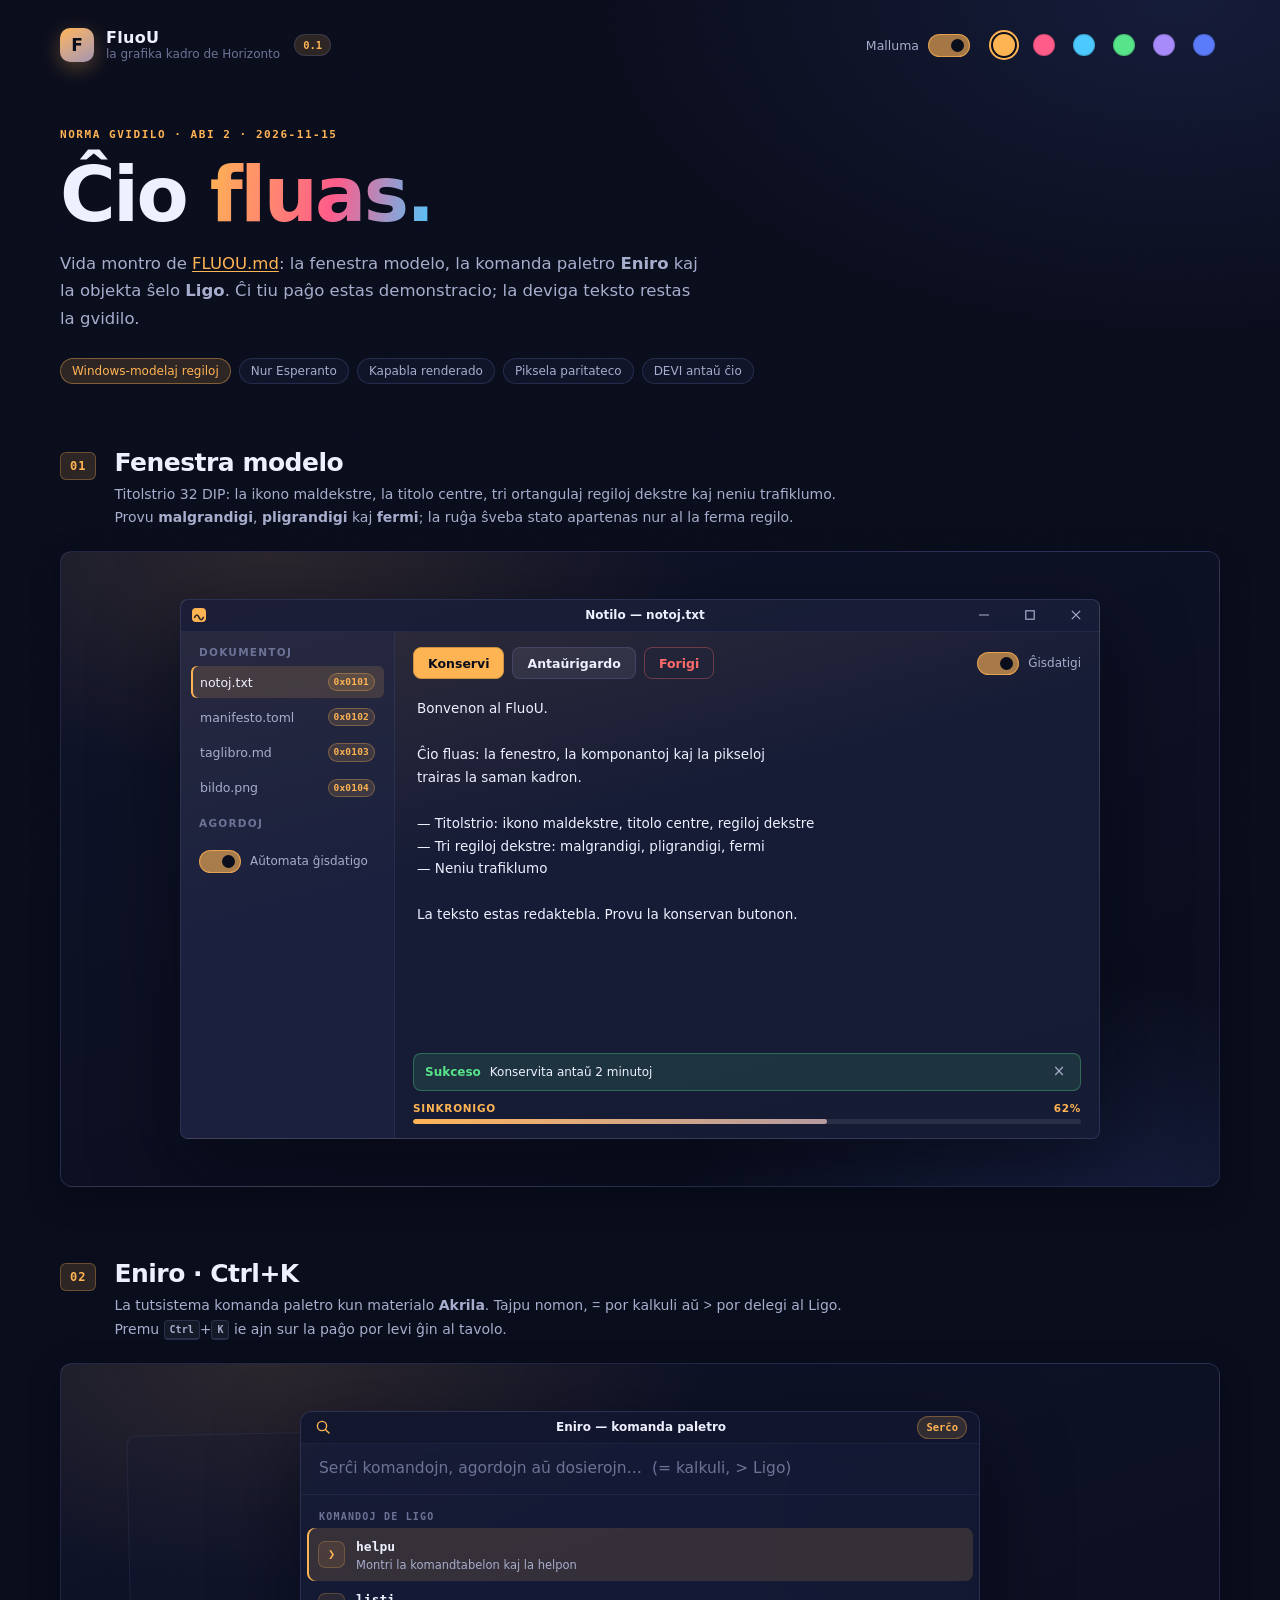
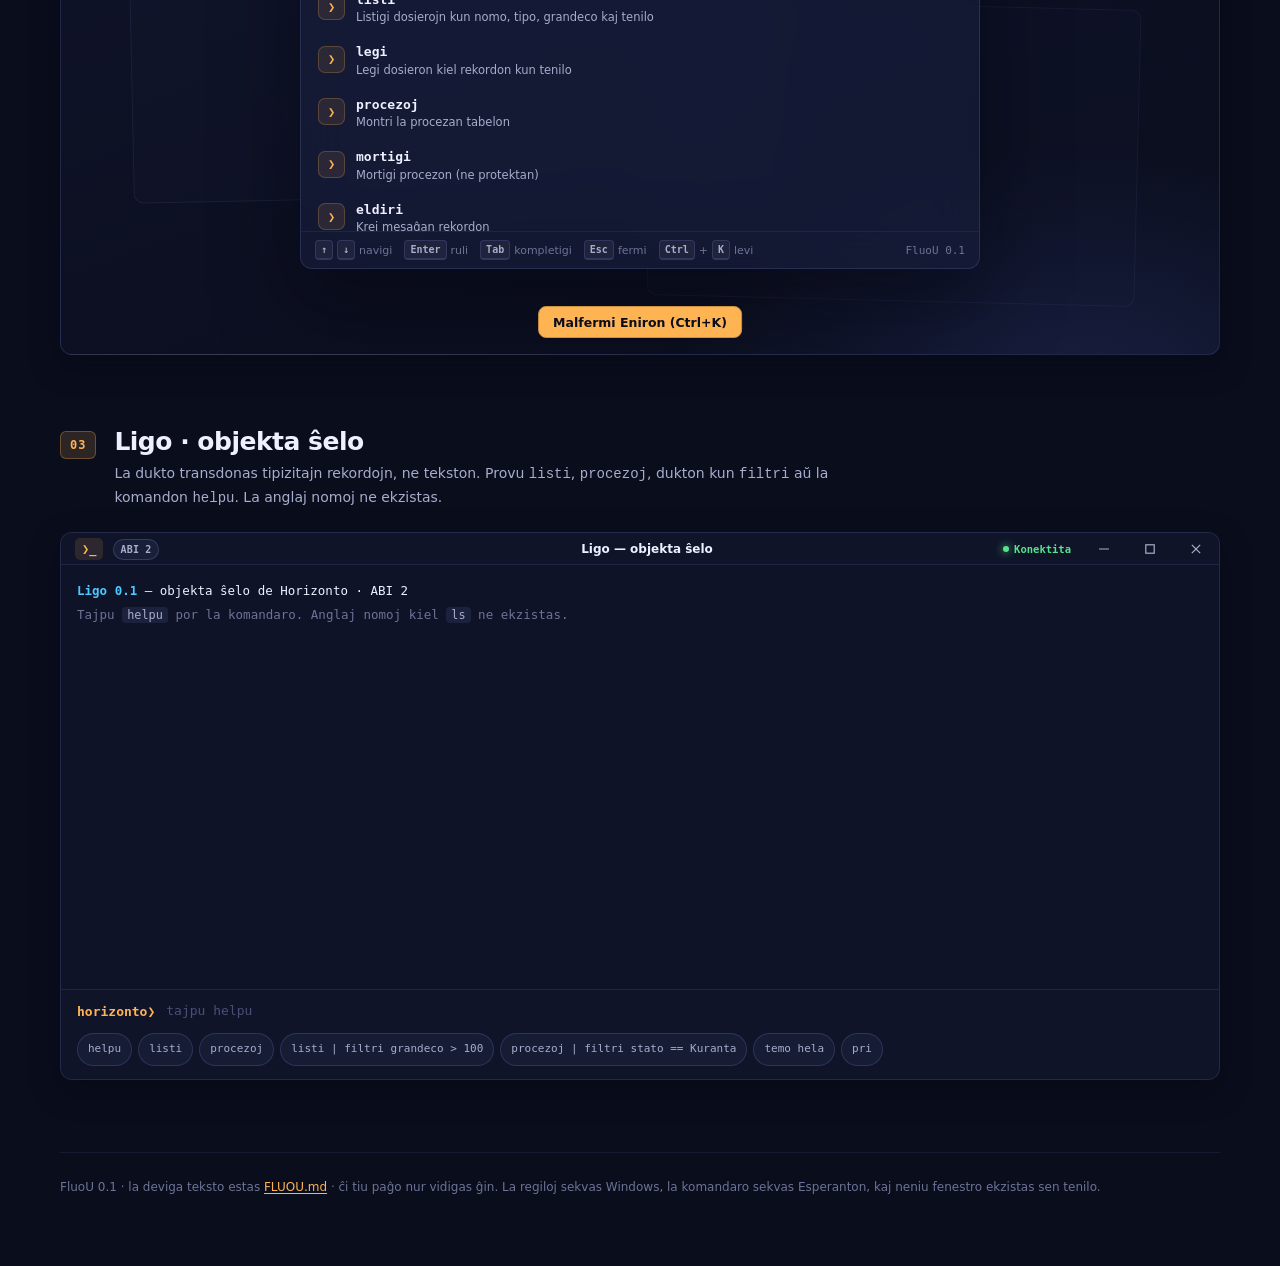
==== commit 17e5eac6: "A3: EL0, svc #0 kaj per-procezaj TTBR0-spacoj (0.4.3-arm.3)" ====
--- a/docs/FLUOU-montro.html
+++ b/docs/FLUOU-montro.html
@@ -1,3155 +1,2190 @@
 <!DOCTYPE html>
 <html lang="eo" data-temo="malluma">
-
 <head>
-  <meta charset="utf-8">
-  <meta name="viewport" content="width=device-width, initial-scale=1">
-  <meta name="color-scheme" content="dark light">
-  <title>FluoU — vida montro</title>
-  <style>
-    /* ── Ĵetonoj ─────────────────────────────────────────────────────── */
-    :root {
-      --mov-kurbo: cubic-bezier(.16, 1, .3, 1);
-      --radiuso: 8px;
-      --radiuso-granda: 12px;
-      --radiuso-pilolo: 999px;
-      --akcento: #FFB454;
-      --akcenta-soft: color-mix(in srgb, var(--akcento) 14%, transparent);
-      --sukcesa-soft: color-mix(in srgb, var(--sukceso) 12%, transparent);
-      --dangxera-soft: color-mix(in srgb, var(--dangxero) 12%, transparent);
-      --averta-soft: color-mix(in srgb, var(--averto) 12%, transparent);
-      --informa-soft: color-mix(in srgb, var(--informo) 12%, transparent);
-      --tiparo: "Segoe UI", "Noto Sans", "DejaVu Sans", system-ui, sans-serif;
-      --mono: "Cascadia Code", "JetBrains Mono", "Fira Code", ui-monospace, "DejaVu Sans Mono", Consolas, monospace;
-    }
-
-    :root,
-    [data-temo="malluma"] {
-      color-scheme: dark;
-      --fondo: #0A0D1C;
-      --fondo2: #10142A;
-      --surfaco: #171C36;
-      --surfaco2: #1F2547;
-      --teksto: #EEF0FF;
-      --teksto2: #A7ADCC;
-      --teksto3: #6D7396;
-      --limo: rgba(148, 163, 255, .16);
-      --limo2: rgba(148, 163, 255, .09);
-      --oro: #FFB454;
-      --koralo: #FF5C8A;
-      --ĉielo: #4CC9FF;
-      --verdo: #57E389;
-      --viola: #A78BFA;
-      --bluo: #5B7CFA;
-      --sukceso: #57E389;
-      --averto: #FFB454;
-      --danĝero: #FF6B6B;
-      --informo: #4CC9FF;
-      --ombro: 0 30px 80px rgba(3, 5, 14, .55);
-      --ombro-malgranda: 0 10px 30px rgba(3, 5, 14, .35);
-    }
-
-    [data-temo="hela"] {
-      color-scheme: light;
-      --fondo: #F6F3EC;
-      --fondo2: #EFE9DF;
-      --surfaco: #FFFFFF;
-      --surfaco2: #F4EFE6;
-      --teksto: #20223A;
-      --teksto2: #565B7C;
-      --teksto3: #8B8FA8;
-      --limo: rgba(60, 60, 110, .18);
-      --limo2: rgba(60, 60, 110, .10);
-      --sukceso: #1E9E55;
-      --averto: #B26A00;
-      --danĝero: #C42B1C;
-      --informo: #0B79B8;
-      --ombro: 0 30px 80px rgba(60, 60, 100, .20);
-      --ombro-malgranda: 0 10px 30px rgba(60, 60, 100, .14);
-    }
-
-    * {
-      box-sizing: border-box;
-    }
-
-    [hidden] {
-      display: none !important;
-    }
-
-    html {
-      scroll-behavior: smooth;
-    }
-
-    body {
-      margin: 0;
-      min-height: 100vh;
-      padding: 28px 24px 72px;
-      font-family: var(--tiparo);
-      color: var(--teksto);
-      background:
-        radial-gradient(1100px 560px at 12% -12%, color-mix(in srgb, var(--akcento) 11%, transparent), transparent 62%),
-        radial-gradient(900px 520px at 92% 0%, color-mix(in srgb, var(--bluo) 13%, transparent), transparent 64%),
-        var(--fondo);
-      transition: background-color .3s var(--mov-kurbo), color .3s var(--mov-kurbo);
-      -webkit-font-smoothing: antialiased;
-    }
-
-    body::after {
-      content: "";
-      position: fixed;
-      inset: 0;
-      z-index: 0;
-      pointer-events: none;
-      opacity: .035;
-      mix-blend-mode: overlay;
-      background-image: url("data:image/svg+xml,%3Csvg xmlns='http://www.w3.org/2000/svg' width='180' height='180'%3E%3Cfilter id='n'%3E%3CfeTurbulence type='fractalNoise' baseFrequency='.9' numOctaves='2'/%3E%3C/filter%3E%3Crect width='100%25' height='100%25' filter='url(%23n)'/%3E%3C/svg%3E");
-    }
-
-    a {
-      color: var(--akcento);
-      text-underline-offset: 2px;
-    }
-
-    button {
-      font-family: inherit;
-    }
-
-    :focus-visible {
-      outline: 2px solid var(--akcento);
-      outline-offset: 2px;
-    }
-
-    .salto {
-      position: absolute;
-      left: -9999px;
-      top: 0;
-      z-index: 200;
-      padding: 10px 16px;
-      border-radius: var(--radiuso);
-      background: var(--surfaco);
-      color: var(--teksto);
-    }
-
-    .salto:focus {
-      left: 16px;
-      top: 16px;
-    }
-
-    /* ── Kapo ────────────────────────────────────────────────────────── */
-    .kapo {
-      position: relative;
-      z-index: 2;
-      max-width: 1160px;
-      margin: 0 auto 56px;
-      display: flex;
-      align-items: center;
-      justify-content: space-between;
-      gap: 20px;
-      flex-wrap: wrap;
-    }
-
-    .marko {
-      display: flex;
-      align-items: center;
-      gap: 12px;
-    }
-
-    .marka-ikono {
-      width: 34px;
-      height: 34px;
-      border-radius: 10px;
-      display: grid;
-      place-items: center;
-      background: linear-gradient(150deg, var(--akcento), color-mix(in srgb, var(--akcento) 45%, var(--bluo)));
-      color: #0A0D1C;
-      font-weight: 850;
-      font-size: 17px;
-      box-shadow: 0 6px 20px color-mix(in srgb, var(--akcento) 30%, transparent);
-    }
-
-    .marka-teksto {
-      display: flex;
-      flex-direction: column;
-      line-height: 1.2;
-    }
-
-    .marka-teksto strong {
-      font-size: 16px;
-      letter-spacing: .02em;
-    }
-
-    .marka-teksto span {
-      font-size: 12px;
-      color: var(--teksto3);
-    }
-
-    .versio {
-      margin-left: 2px;
-      padding: 2px 8px;
-      border-radius: var(--radiuso-pilolo);
-      border: 1px solid var(--limo);
-      font: 600 10.5px/1.6 var(--mono);
-      color: var(--akcento);
-      background: var(--akcenta-soft);
-    }
-
-    .agordoj {
-      display: flex;
-      align-items: center;
-      gap: 18px;
-      flex-wrap: wrap;
-    }
-
-    .akcentoj {
-      display: flex;
-      gap: 8px;
-      align-items: center;
-    }
-
-    .akcento-elektilo {
-      width: 32px;
-      height: 32px;
-      padding: 0;
-      display: grid;
-      place-items: center;
-      border: 0;
-      border-radius: 50%;
-      background: transparent;
-      cursor: pointer;
-    }
-
-    .akcento-elektilo::before {
-      content: "";
-      width: 22px;
-      height: 22px;
-      border-radius: 50%;
-      background: var(--koloro);
-      box-shadow: inset 0 0 0 1px rgba(0, 0, 0, .18);
-      transition: transform .18s var(--mov-kurbo), box-shadow .18s var(--mov-kurbo);
-    }
-
-    .akcento-elektilo:hover::before {
-      transform: scale(1.12);
-    }
-
-    .akcento-elektilo[aria-pressed="true"]::before {
-      box-shadow: 0 0 0 2px var(--fondo), 0 0 0 4px var(--koloro);
-    }
-
-    /* ── Ŝaltilo ─────────────────────────────────────────────────────── */
-    .sxaltilo {
-      display: inline-flex;
-      align-items: center;
-      gap: 9px;
-      padding: 5px 0;
-      font-size: 12.5px;
-      color: var(--teksto2);
-      cursor: pointer;
-      user-select: none;
-    }
-
-    .sxaltilo input {
-      appearance: none;
-      -webkit-appearance: none;
-      position: relative;
-      flex: none;
-      margin: 0;
-      width: 42px;
-      height: 23px;
-      border-radius: var(--radiuso-pilolo);
-      background: var(--surfaco2);
-      border: 1px solid var(--limo);
-      cursor: pointer;
-      transition: background .2s var(--mov-kurbo), border-color .2s var(--mov-kurbo);
-    }
-
-    .sxaltilo input::after {
-      content: "";
-      position: absolute;
-      top: 4px;
-      left: 4px;
-      width: 13px;
-      height: 13px;
-      border-radius: 50%;
-      background: var(--teksto2);
-      transition: transform .22s var(--mov-kurbo), width .18s var(--mov-kurbo), background .2s linear;
-    }
-
-    .sxaltilo input:hover::after {
-      width: 17px;
-    }
-
-    .sxaltilo input:checked {
-      background: color-mix(in srgb, var(--akcento) 62%, transparent);
-      border-color: color-mix(in srgb, var(--akcento) 70%, transparent);
-    }
-
-    .sxaltilo input:checked::after {
-      transform: translateX(18px);
-      width: 13px;
-      background: #0A0D1C;
-    }
-
-    .sxaltilo input:checked:hover::after {
-      width: 17px;
-      transform: translateX(14px);
-    }
-
-    .sxaltilo.malgranda {
-      font-size: 12px;
-    }
-
-    /* ── Heroo ───────────────────────────────────────────────────────── */
-    main {
-      position: relative;
-      z-index: 1;
-      max-width: 1160px;
-      margin: 0 auto;
-    }
-
-    .heroo {
-      padding: 8px 0 64px;
-      max-width: 820px;
-    }
-
-    .supera-etikedo {
-      margin: 0 0 14px;
-      font: 600 11px/1.6 var(--mono);
-      letter-spacing: .14em;
-      text-transform: uppercase;
-      color: var(--akcento);
-    }
-
-    .heroo h1 {
-      margin: 0 0 18px;
-      font-size: clamp(48px, 8vw, 76px);
-      line-height: .98;
-      font-weight: 850;
-      letter-spacing: -.035em;
-    }
-
-    .heroo h1 span {
-      background: linear-gradient(100deg, var(--akcento), var(--koralo) 55%, var(--ĉielo));
-      -webkit-background-clip: text;
-      background-clip: text;
-      color: transparent;
-    }
-
-    .heroo-teksto {
-      margin: 0 0 26px;
-      max-width: 640px;
-      font-size: 16.5px;
-      line-height: 1.65;
-      color: var(--teksto2);
-    }
-
-    .principoj {
-      display: flex;
-      flex-wrap: wrap;
-      gap: 8px;
-    }
-
-    .principo {
-      padding: 5px 11px;
-      border-radius: var(--radiuso-pilolo);
-      border: 1px solid var(--limo);
-      background: color-mix(in srgb, var(--surfaco) 55%, transparent);
-      font-size: 12px;
-      color: var(--teksto2);
-    }
-
-    .principo.vigla {
-      border-color: color-mix(in srgb, var(--akcento) 40%, transparent);
-      color: var(--akcento);
-      background: var(--akcenta-soft);
-    }
-
-    /* ── Scenoj ──────────────────────────────────────────────────────── */
-    .sceno {
-      margin: 0 0 72px;
-    }
-
-    .scena-kapo {
-      display: flex;
-      gap: 18px;
-      align-items: flex-start;
-      margin-bottom: 22px;
-      max-width: 800px;
-    }
-
-    .scena-numero {
-      flex: none;
-      margin-top: 4px;
-      font: 700 12px/1 var(--mono);
-      letter-spacing: .08em;
-      color: var(--akcento);
-      padding: 7px 9px;
-      border-radius: 6px;
-      background: var(--akcenta-soft);
-      border: 1px solid color-mix(in srgb, var(--akcento) 30%, transparent);
-    }
-
-    .scena-kapo h2 {
-      margin: 0 0 6px;
-      font-size: 25px;
-      letter-spacing: -.02em;
-      font-weight: 800;
-    }
-
-    .scena-kapo p {
-      margin: 0;
-      font-size: 14px;
-      line-height: 1.65;
-      color: var(--teksto2);
-    }
-
-    .scena-kapo kbd {
-      vertical-align: 1px;
-    }
-
-    /* ── Labortablo ──────────────────────────────────────────────────── */
-    .labortablo {
-      position: relative;
-      border: 1px solid var(--limo);
-      border-radius: var(--radiuso-granda);
-      overflow: hidden;
-      background:
-        radial-gradient(620px 320px at 18% 0%, color-mix(in srgb, var(--akcento) 12%, transparent), transparent 70%),
-        radial-gradient(560px 340px at 88% 106%, color-mix(in srgb, var(--bluo) 16%, transparent), transparent 72%),
-        linear-gradient(160deg, var(--fondo2), var(--fondo));
-      box-shadow: var(--ombro-malgranda);
-    }
-
-    #fenestraStage {
-      display: grid;
-      place-items: center;
-      padding: 30px;
-      min-height: 636px;
-    }
-
-    /* ── Fenestro ────────────────────────────────────────────────────── */
-    .fenestro {
-      position: relative;
-      z-index: 2;
-      width: min(920px, 100%);
-      height: 540px;
-      display: flex;
-      flex-direction: column;
-      border: 1px solid var(--limo);
-      border-radius: var(--radiuso);
-      overflow: hidden;
-      background:
-        linear-gradient(165deg,
-          color-mix(in srgb, var(--surfaco) 88%, var(--akcento) 12%) 0%,
-          var(--surfaco) 42%,
-          color-mix(in srgb, var(--surfaco) 94%, var(--fondo) 6%) 100%);
-      box-shadow: var(--ombro);
-      transition: transform .26s var(--mov-kurbo), opacity .26s var(--mov-kurbo), inset .26s var(--mov-kurbo), border-radius .26s var(--mov-kurbo);
-    }
-
-    .fenestro.pligrandigita {
-      position: absolute;
-      inset: 12px;
-      width: auto;
-      height: auto;
-      border-radius: 0;
-    }
-
-    .fenestro.malgrandigita {
-      opacity: 0;
-      transform: translateY(70px) scale(.86);
-      pointer-events: none;
-    }
-
-    .fenestro.fermita {
-      opacity: 0;
-      transform: scale(.96);
-      pointer-events: none;
-    }
-
-    .revelo {
-      position: relative;
-    }
-
-    .revelo::before {
-      content: "";
-      position: absolute;
-      inset: 0;
-      z-index: 0;
-      pointer-events: none;
-      opacity: 0;
-      background: radial-gradient(430px circle at var(--mx, 50%) var(--my, 0%),
-          color-mix(in srgb, var(--akcento) 14%, transparent), transparent 64%);
-      transition: opacity .3s var(--mov-kurbo);
-    }
-
-    .revelo:hover::before {
-      opacity: .8;
-    }
-
-    .revelo>* {
-      position: relative;
-      z-index: 1;
-    }
-
-    /* Titolstrio — 32 DIP */
-    .titolstrio {
-      flex: none;
-      display: grid;
-      align-items: center;
-      grid-template-columns: minmax(0, 1fr) minmax(0, auto) minmax(0, 1fr);
-      height: 32px;
-      padding-left: 10px;
-      border-bottom: 1px solid var(--limo2);
-      background: color-mix(in srgb, var(--surfaco) 82%, transparent);
-      user-select: none;
-    }
-
-    .titola-flanko {
-      display: flex;
-      align-items: center;
-      gap: 9px;
-      min-width: 0;
-    }
-
-    .titola-centro {
-      display: flex;
-      justify-content: center;
-      min-width: 0;
-      padding: 0 12px;
-    }
-
-    .aplika-ikono {
-      width: 16px;
-      height: 16px;
-      display: block;
-      flex: none;
-    }
-
-    .titolo {
-      font-size: 12px;
-      font-weight: 600;
-      color: var(--teksto);
-      white-space: nowrap;
-      overflow: hidden;
-      text-overflow: ellipsis;
-      min-width: 0;
-    }
-
-    .regiloj {
-      justify-self: end;
-      display: flex;
-      align-self: stretch;
-    }
-
-    .regiloj button {
-      width: 46px;
-      height: 100%;
-      padding: 0;
-      display: grid;
-      place-items: center;
-      border: 0;
-      border-radius: 0;
-      background: transparent;
-      color: var(--teksto2);
-      cursor: default;
-      outline-offset: -2px;
-      transition: background .12s linear, color .12s linear;
-    }
-
-    .regiloj button svg {
-      width: 10px;
-      height: 10px;
-      display: block;
-    }
-
-    .regiloj button:hover {
-      background: color-mix(in srgb, var(--teksto) 6%, transparent);
-      color: var(--teksto);
-    }
-
-    .regiloj button:active {
-      background: color-mix(in srgb, var(--teksto) 3%, transparent);
-      color: var(--teksto2);
-    }
-
-    .regiloj button.fermi:hover {
-      background: #C42B1C;
-      color: #FFFFFF;
-    }
-
-    .regiloj button.fermi:active {
-      background: #B02A22;
-      color: #FFFFFF;
-    }
-
-    .regiloj button svg.ikono-restarigi {
-      display: none;
-    }
-
-    .pligrandigita .regiloj button svg.ikono-pligrandigi {
-      display: none;
-    }
-
-    .pligrandigita .regiloj button svg.ikono-restarigi {
-      display: block;
-    }
-
-    /* Fenestra korpo */
-    .fenestra-korpo {
-      flex: 1;
-      min-height: 0;
-      display: grid;
-      grid-template-columns: 214px minmax(0, 1fr);
-    }
-
-    .flanko {
-      min-height: 0;
-      overflow: auto;
-      padding: 12px 10px 14px;
-      border-right: 1px solid var(--limo2);
-      background: color-mix(in srgb, var(--surfaco2) 46%, transparent);
-      display: flex;
-      flex-direction: column;
-      gap: 3px;
-    }
-
-    .flanka-etikedo {
-      margin: 10px 8px 5px;
-      font-size: 10.5px;
-      font-weight: 700;
-      letter-spacing: .12em;
-      text-transform: uppercase;
-      color: var(--teksto3);
-    }
-
-    .flanka-etikedo:first-child {
-      margin-top: 2px;
-    }
-
-    .dosiero {
-      display: flex;
-      align-items: center;
-      justify-content: space-between;
-      gap: 8px;
-      width: 100%;
-      padding: 7px 9px;
-      border: 0;
-      border-radius: 6px;
-      background: transparent;
-      color: var(--teksto2);
-      font-size: 12.5px;
-      text-align: left;
-      cursor: pointer;
-      transition: background .14s linear, color .14s linear;
-    }
-
-    .dosiero span:first-child {
-      overflow: hidden;
-      text-overflow: ellipsis;
-      white-space: nowrap;
-    }
-
-    .dosiero:hover {
-      background: color-mix(in srgb, var(--teksto) 5%, transparent);
-      color: var(--teksto);
-    }
-
-    .dosiero.elektita {
-      background: var(--akcenta-soft);
-      color: var(--teksto);
-      box-shadow: inset 2px 0 0 var(--akcento);
-    }
-
-    .dosiero .sildeto {
-      font-size: 9.5px;
-      padding: 1px 5px;
-      flex: none;
-    }
-
-    .flanko .sxaltilo {
-      margin: 8px 8px 0;
-      font-size: 12px;
-    }
-
-    .redaktilo {
-      min-width: 0;
-      min-height: 0;
-      display: flex;
-      flex-direction: column;
-      gap: 11px;
-      padding: 15px 18px 14px;
-    }
-
-    .ilobreto {
-      display: flex;
-      align-items: center;
-      gap: 8px;
-      flex-wrap: wrap;
-    }
-
-    .spaco {
-      flex: 1;
-    }
-
-    .redaktata {
-      flex: 1;
-      min-height: 0;
-      width: 100%;
-      border: 0;
-      border-radius: 6px;
-      padding: 6px 4px;
-      background: transparent;
-      color: var(--teksto);
-      font: 13.5px/1.7 var(--tiparo);
-      resize: none;
-    }
-
-    .redaktata:focus-visible {
-      outline: 2px solid var(--akcento);
-      outline-offset: -2px;
-    }
-
-    /* Butoj */
-    .buto {
-      height: 32px;
-      padding: 0 14px;
-      display: inline-flex;
-      align-items: center;
-      justify-content: center;
-      gap: 7px;
-      border-radius: var(--radiuso);
-      border: 1px solid transparent;
-      font-size: 12.5px;
-      font-weight: 600;
-      cursor: pointer;
-      transition: background .16s var(--mov-kurbo), border-color .16s var(--mov-kurbo), transform .12s var(--mov-kurbo);
-    }
-
-    .buto:active {
-      transform: translateY(1px);
-    }
-
-    .buto.akcenta {
-      background: var(--akcento);
-      color: #0A0D1C;
-      border-color: color-mix(in srgb, var(--akcento) 80%, #000);
-    }
-
-    .buto.akcenta:hover {
-      background: color-mix(in srgb, var(--akcento) 88%, #FFFFFF);
-    }
-
-    .buto.norma {
-      background: color-mix(in srgb, var(--teksto) 7%, transparent);
-      border-color: var(--limo);
-      color: var(--teksto);
-    }
-
-    .buto.norma:hover {
-      background: color-mix(in srgb, var(--teksto) 11%, transparent);
-    }
-
-    .buto.subtila {
-      background: transparent;
-      color: var(--teksto2);
-    }
-
-    .buto.subtila:hover {
-      background: color-mix(in srgb, var(--teksto) 6%, transparent);
-      color: var(--teksto);
-    }
-
-    .buto.dangxera {
-      background: var(--dangxera-soft);
-      color: var(--danĝero);
-      border-color: color-mix(in srgb, var(--danĝero) 34%, transparent);
-    }
-
-    .buto.dangxera:hover {
-      background: color-mix(in srgb, var(--danĝero) 20%, transparent);
-    }
-
-    /* Informa strio */
-    .informa-strio {
-      display: flex;
-      align-items: center;
-      gap: 9px;
-      padding: 8px 11px;
-      border-radius: var(--radiuso);
-      border: 1px solid color-mix(in srgb, var(--sukceso) 32%, transparent);
-      background: var(--sukcesa-soft);
-      font-size: 12px;
-      color: var(--teksto);
-    }
-
-    .informa-strio .semantiko {
-      font-weight: 700;
-      color: var(--sukceso);
-    }
-
-    .informa-strio .fermi-strieto {
-      margin: -6px -6px -6px auto;
-      width: 32px;
-      height: 32px;
-      padding: 0;
-      display: grid;
-      place-items: center;
-      border: 0;
-      border-radius: 4px;
-      background: transparent;
-      color: var(--teksto2);
-      font-size: 15px;
-      line-height: 1;
-      cursor: pointer;
-    }
-
-    .informa-strio .fermi-strieto:hover {
-      background: color-mix(in srgb, var(--teksto) 8%, transparent);
-      color: var(--teksto);
-    }
-
-    .progreso {
-      display: flex;
-      flex-direction: column;
-      gap: 5px;
-    }
-
-    .progresa-etikedo {
-      display: flex;
-      justify-content: space-between;
-      font-size: 10.5px;
-      letter-spacing: .07em;
-      text-transform: uppercase;
-      color: var(--teksto3);
-    }
-
-    .progresa-etikedo span {
-      color: var(--akcento);
-      font-weight: 700;
-    }
-
-    .progresa-trako {
-      height: 5px;
-      border-radius: var(--radiuso-pilolo);
-      background: color-mix(in srgb, var(--teksto) 9%, transparent);
-      overflow: hidden;
-    }
-
-    .progresa-plenigo {
-      height: 100%;
-      border-radius: inherit;
-      background: linear-gradient(90deg, var(--akcento), color-mix(in srgb, var(--akcento) 55%, var(--bluo)));
-      transition: width .6s var(--mov-kurbo);
-    }
-
-    /* Sildeto */
-    .sildeto {
-      display: inline-flex;
-      align-items: center;
-      gap: 4px;
-      padding: 2px 6px;
-      border-radius: var(--radiuso-pilolo);
-      border: 1px solid var(--limo);
-      background: color-mix(in srgb, var(--teksto) 6%, transparent);
-      font: 600 10px/1.5 var(--mono);
-      letter-spacing: .02em;
-      color: var(--teksto2);
-      white-space: nowrap;
-    }
-
-    .sildeto.tenila {
-      color: var(--akcento);
-      border-color: color-mix(in srgb, var(--akcento) 32%, transparent);
-      background: var(--akcenta-soft);
-    }
-
-    /* Tasko kaj restarigo */
-    .tasko {
-      position: absolute;
-      left: 50%;
-      bottom: 16px;
-      transform: translateX(-50%);
-      z-index: 3;
-      display: flex;
-      align-items: center;
-      gap: 9px;
-      padding: 8px 14px;
-      border: 1px solid var(--limo);
-      border-radius: var(--radiuso);
-      background: color-mix(in srgb, var(--surfaco) 88%, transparent);
-      backdrop-filter: blur(16px) saturate(1.4);
-      box-shadow: var(--ombro-malgranda);
-      color: var(--teksto);
-      font-size: 12.5px;
-      cursor: pointer;
-      transition: background .16s linear;
-    }
-
-    .tasko:hover {
-      background: color-mix(in srgb, var(--surfaco) 96%, var(--akcento) 4%);
-    }
-
-    .tasko .sildeto {
-      font-size: 9.5px;
-    }
-
-    .restarigo {
-      position: relative;
-      z-index: 3;
-      width: min(420px, 100%);
-      padding: 26px 24px;
-      display: flex;
-      flex-direction: column;
-      align-items: center;
-      gap: 12px;
-      text-align: center;
-      border: 1px solid var(--limo);
-      border-radius: var(--radiuso-granda);
-      background: color-mix(in srgb, var(--surfaco) 82%, transparent);
-      backdrop-filter: blur(20px) saturate(1.4);
-      box-shadow: var(--ombro);
-    }
-
-    .restarigo h3 {
-      margin: 0;
-      font-size: 16px;
-    }
-
-    .restarigo p {
-      margin: 0;
-      font-size: 12.5px;
-      line-height: 1.6;
-      color: var(--teksto2);
-    }
-
-    /* ── Eniro ───────────────────────────────────────────────────────── */
-    #eniraStage {
-      display: grid;
-      place-items: center;
-      padding: 30px 30px 68px;
-      min-height: 592px;
-    }
-
-    .enira-ombro {
-      position: absolute;
-      inset: 0;
-      pointer-events: none;
-    }
-
-    .enira-ombro::before,
-    .enira-ombro::after {
-      content: "";
-      position: absolute;
-      border: 1px solid var(--limo);
-      border-radius: 10px;
-      background: color-mix(in srgb, var(--surfaco) 46%, transparent);
-    }
-
-    .enira-ombro::before {
-      width: 56%;
-      height: 62%;
-      left: 6%;
-      top: 11%;
-      transform: rotate(-1.2deg);
-      opacity: .55;
-    }
-
-    .enira-ombro::after {
-      width: 42%;
-      height: 50%;
-      right: 7%;
-      bottom: 9%;
-      transform: rotate(1.4deg);
-      opacity: .4;
-    }
-
-    .eniro {
-      width: min(680px, 100%);
-      display: flex;
-      flex-direction: column;
-      border: 1px solid var(--limo);
-      border-radius: var(--radiuso-granda);
-      overflow: hidden;
-      background: color-mix(in srgb, var(--surfaco) 76%, transparent);
-      backdrop-filter: blur(24px) saturate(1.5);
-      box-shadow: var(--ombro);
-      transition: width .24s var(--mov-kurbo), box-shadow .24s var(--mov-kurbo);
-    }
-
-    .eniro.tavola {
-      position: fixed !important;
-      top: 11vh;
-      left: 50%;
-      transform: translateX(-50%);
-      width: min(720px, 92vw);
-      z-index: 90;
-      animation: levi .22s var(--mov-kurbo);
-    }
-
-    @keyframes levi {
-      from {
-        opacity: 0;
-        transform: translate(-50%, 10px) scale(.985);
-      }
-
-      to {
-        opacity: 1;
-        transform: translate(-50%, 0) scale(1);
-      }
-    }
-
-    .enira-titolstrio {
-      display: grid;
-      align-items: center;
-      grid-template-columns: minmax(0, 1fr) minmax(0, auto) minmax(0, 1fr);
-      height: 32px;
-      padding: 0 12px 0 14px;
-      border-bottom: 1px solid var(--limo2);
-      background: color-mix(in srgb, var(--fondo2) 55%, transparent);
-      user-select: none;
-    }
-
-    .enira-titola-flanko {
-      display: flex;
-      align-items: center;
-      gap: 8px;
-      min-width: 0;
-    }
-
-    .enira-titola-ikono {
-      width: 16px;
-      height: 16px;
-      flex: none;
-      color: var(--akcento);
-    }
-
-    .enira-titola-centro {
-      display: flex;
-      justify-content: center;
-      min-width: 0;
-      padding: 0 10px;
-    }
-
-    .enira-titolo {
-      font: 600 12px/1 var(--tiparo);
-      color: var(--teksto);
-      white-space: nowrap;
-      overflow: hidden;
-      text-overflow: ellipsis;
-    }
-
-    .enira-titola-dekstro {
-      justify-self: end;
-      display: flex;
-      align-items: center;
-      min-width: 0;
-    }
-
-    .enira-kapo {
-      display: flex;
-      align-items: center;
-      padding: 12px 16px 13px;
-      border-bottom: 1px solid var(--limo2);
-    }
-
-    .enira-sercho {
-      flex: 1;
-      min-width: 0;
-      border: 0;
-      background: transparent;
-      color: var(--teksto);
-      caret-color: var(--akcento);
-      font: 15.5px/1.5 var(--tiparo);
-    }
-
-    .enira-sercho::placeholder {
-      color: var(--teksto3);
-    }
-
-    .enira-sercho:focus {
-      outline: none;
-    }
-
-    .enira-modo {
-      flex: none;
-      padding: 2px 8px;
-      border-radius: var(--radiuso-pilolo);
-      border: 1px solid color-mix(in srgb, var(--akcento) 32%, transparent);
-      background: var(--akcenta-soft);
-      font: 600 10.5px/1.6 var(--mono);
-      color: var(--akcento);
-    }
-
-    .eniraj-rezultoj {
-      max-height: 336px;
-      overflow: auto;
-      padding: 6px 6px 8px;
-      overscroll-behavior: contain;
-      scrollbar-width: thin;
-      scrollbar-color: var(--limo) transparent;
-    }
-
-    .eniraj-rezultoj::-webkit-scrollbar {
-      width: 10px;
-    }
-
-    .eniraj-rezultoj::-webkit-scrollbar-thumb {
-      border: 2px solid transparent;
-      border-radius: 99px;
-      background: var(--limo);
-      background-clip: padding-box;
-    }
-
-    .enira-grupo {
-      padding: 9px 12px 4px;
-      font: 700 10px/1.4 var(--mono);
-      letter-spacing: .12em;
-      text-transform: uppercase;
-      color: var(--teksto3);
-    }
-
-    .enira-ero {
-      display: flex;
-      align-items: center;
-      gap: 11px;
-      width: 100%;
-      padding: 9px 11px;
-      border: 0;
-      border-radius: var(--radiuso);
-      background: transparent;
-      color: inherit;
-      text-align: left;
-      cursor: pointer;
-      transition: background .12s linear;
-    }
-
-    .enira-ero:hover {
-      background: color-mix(in srgb, var(--teksto) 5%, transparent);
-    }
-
-    .enira-ero.elektita {
-      background: var(--akcenta-soft);
-      box-shadow: inset 2px 0 0 var(--akcento);
-    }
-
-    .era-ikono {
-      width: 27px;
-      height: 27px;
-      flex: none;
-      display: grid;
-      place-items: center;
-      border-radius: 7px;
-      background: color-mix(in srgb, var(--akcento) 10%, transparent);
-      border: 1px solid color-mix(in srgb, var(--akcento) 22%, transparent);
-      color: var(--akcento);
-      font: 12px/1 var(--mono);
-    }
-
-    .era-teksto {
-      display: flex;
-      flex-direction: column;
-      min-width: 0;
-      gap: 1px;
-    }
-
-    .era-nomo {
-      font: 600 13px/1.5 var(--mono);
-      color: var(--teksto);
-      overflow: hidden;
-      text-overflow: ellipsis;
-      white-space: nowrap;
-    }
-
-    .era-priskribo {
-      font-size: 11.5px;
-      color: var(--teksto2);
-      overflow: hidden;
-      text-overflow: ellipsis;
-      white-space: nowrap;
-    }
-
-    .enira-senrezulte {
-      padding: 22px 16px;
-      font-size: 12.5px;
-      color: var(--teksto2);
-    }
-
-    .enira-senrezulte code {
-      font-family: var(--mono);
-      color: var(--akcento);
-    }
-
-    .enira-piedo {
-      display: flex;
-      align-items: center;
-      justify-content: space-between;
-      gap: 12px;
-      padding: 8px 14px;
-      border-top: 1px solid var(--limo2);
-      font-size: 11px;
-      color: var(--teksto3);
-      flex-wrap: wrap;
-    }
-
-    .enira-piedo span {
-      display: inline-flex;
-      align-items: center;
-      gap: 4px;
-    }
-
-    .enira-versio {
-      margin-left: auto;
-      font-family: var(--mono);
-    }
-
-    kbd {
-      display: inline-block;
-      padding: 1px 5px;
-      border: 1px solid var(--limo);
-      border-bottom-width: 2px;
-      border-radius: 4px;
-      background: color-mix(in srgb, var(--teksto) 5%, transparent);
-      font: 600 10px/1.5 var(--mono);
-      color: var(--teksto2);
-    }
-
-    /* Kalkulo kaj delegado */
-    .kalkula-rezulto {
-      padding: 18px 16px 20px;
-    }
-
-    .kalkula-etikedo {
-      font: 700 10px/1.4 var(--mono);
-      letter-spacing: .12em;
-      text-transform: uppercase;
-      color: var(--teksto3);
-      margin-bottom: 4px;
-    }
-
-    .kalkula-valoro {
-      font: 600 30px/1.2 var(--mono);
-      color: var(--akcento);
-      word-break: break-all;
-    }
-
-    .kalkula-esprimo {
-      margin-top: 6px;
-      font: 11.5px/1.5 var(--mono);
-      color: var(--teksto3);
-      word-break: break-all;
-    }
-
-    .kalkula-noto {
-      margin-top: 12px;
-      padding-top: 10px;
-      border-top: 1px solid var(--limo2);
-      font-size: 11px;
-      color: var(--teksto3);
-    }
-
-    .enira-eraro {
-      padding: 16px;
-      font-size: 12.5px;
-      color: var(--dangxero);
-    }
-
-    .enira-butono {
-      position: absolute;
-      bottom: 16px;
-      left: 50%;
-      transform: translateX(-50%);
-      z-index: 4;
-    }
-
-    /* ── Ligo ────────────────────────────────────────────────────────── */
-    .terminalo {
-      border: 1px solid var(--limo);
-      border-radius: var(--radiuso-granda);
-      overflow: hidden;
-      background: color-mix(in srgb, var(--fondo2) 94%, #000000);
-      box-shadow: var(--ombro-malgranda);
-      transition: opacity .26s var(--mov-kurbo), transform .26s var(--mov-kurbo), border-radius .26s var(--mov-kurbo);
-    }
-
-    .terminalo.malgrandigita {
-      opacity: 0;
-      transform: translateY(60px) scale(.9);
-      pointer-events: none;
-    }
-
-    .terminalo.fermita {
-      opacity: 0;
-      transform: scale(.96);
-      pointer-events: none;
-    }
-
-    .terminalo.pligrandigita {
-      position: fixed;
-      inset: 16px;
-      z-index: 85;
-      display: flex;
-      flex-direction: column;
-      border-radius: 0;
-      background: var(--fondo2);
-    }
-
-    .terminalo.pligrandigita .terminala-korpo {
-      flex: 1;
-      height: auto;
-    }
-
-    .terminala-restarigo {
-      display: flex;
-      margin: 16px auto 0;
-    }
-
-    [data-temo="hela"] .terminalo {
-      background: #12152A;
-    }
-
-    .terminala-kapo {
-      display: grid;
-      align-items: center;
-      grid-template-columns: minmax(0, 1fr) minmax(0, auto) minmax(0, 1fr);
-      height: 32px;
-      padding: 0 0 0 14px;
-      border-bottom: 1px solid rgba(148, 163, 255, .12);
-      background: color-mix(in srgb, var(--fondo2) 80%, transparent);
-      color: #C9CEF0;
-    }
-
-    .terminala-flanko {
-      display: flex;
-      align-items: center;
-      gap: 10px;
-      min-width: 0;
-    }
-
-    .terminala-sigilo {
-      font: 700 12px/1 var(--mono);
-      color: var(--akcento);
-      padding: 5px 7px;
-      border-radius: 5px;
-      background: rgba(255, 180, 84, .12);
-    }
-
-    .terminala-centro {
-      display: flex;
-      justify-content: center;
-      min-width: 0;
-      padding: 0 10px;
-    }
-
-    .terminala-titolo {
-      font-size: 12px;
-      font-weight: 600;
-      color: #EEF0FF;
-      white-space: nowrap;
-      overflow: hidden;
-      text-overflow: ellipsis;
-    }
-
-    .terminala-kapo .sildeto {
-      border-color: rgba(148, 163, 255, .22);
-      background: rgba(148, 163, 255, .08);
-      color: #A7ADCC;
-    }
-
-    .terminala-dekstro {
-      justify-self: end;
-      display: flex;
-      align-items: center;
-      gap: 10px;
-      min-width: 0;
-    }
-
-    .terminala-dekstro .regiloj {
-      height: 32px;
-    }
-
-    .terminala-stato {
-      font: 600 10.5px/1.6 var(--mono);
-      color: #57E389;
-      display: inline-flex;
-      align-items: center;
-      gap: 5px;
-    }
-
-    .terminala-stato::before {
-      content: "";
-      width: 6px;
-      height: 6px;
-      border-radius: 50%;
-      background: currentColor;
-      box-shadow: 0 0 8px currentColor;
-    }
-
-    .terminala-korpo {
-      height: 424px;
-      overflow: auto;
-      padding: 15px 16px 18px;
-      color: #EEF0FF;
-      font: 12.5px/1.72 var(--mono);
-      overscroll-behavior: contain;
-      scrollbar-width: thin;
-      scrollbar-color: rgba(148, 163, 255, .22) transparent;
-    }
-
-    .terminala-korpo::-webkit-scrollbar {
-      width: 10px;
-    }
-
-    .terminala-korpo::-webkit-scrollbar-thumb {
-      border: 2px solid transparent;
-      border-radius: 99px;
-      background: rgba(148, 163, 255, .22);
-      background-clip: padding-box;
-    }
-
-    .terminala-korpo .linio {
-      margin: 0 0 2px;
-      white-space: pre-wrap;
-      word-break: break-word;
-    }
-
-    .terminala-korpo .linio.komanda {
-      margin-top: 9px;
-    }
-
-    .terminala-korpo .prompto {
-      color: #FFB454;
-      font-weight: 700;
-    }
-
-    .terminala-korpo .terminala-marko {
-      color: #4CC9FF;
-      font-weight: 700;
-    }
-
-    .terminala-korpo .muted {
-      color: #6D7396;
-    }
-
-    .terminala-korpo .sukceso {
-      color: #57E389;
-    }
-
-    .terminala-korpo .eraro {
-      color: #FF6B6B;
-    }
-
-    .terminala-korpo code {
-      padding: 1px 5px;
-      border-radius: 4px;
-      background: rgba(148, 163, 255, .10);
-      color: #A7ADCC;
-      font-family: var(--mono);
-      font-size: .95em;
-    }
-
-    .terminala-tabelo {
-      width: 100%;
-      margin: 7px 0 12px;
-      border-collapse: collapse;
-    }
-
-    .terminala-tabelo th {
-      padding: 5px 9px;
-      text-align: left;
-      font: 700 9.5px/1.5 var(--mono);
-      letter-spacing: .1em;
-      text-transform: uppercase;
-      color: #6D7396;
-      border-bottom: 1px solid rgba(148, 163, 255, .16);
-    }
-
-    .terminala-tabelo td {
-      padding: 5px 9px;
-      border-bottom: 1px solid rgba(148, 163, 255, .07);
-      color: #C9CEF0;
-      vertical-align: middle;
-    }
-
-    .terminala-tabelo td.nombra {
-      text-align: right;
-      font-variant-numeric: tabular-nums;
-      color: #EEF0FF;
-    }
-
-    .terminala-korpo .sildeto.tenila {
-      color: #FFB454;
-      border-color: rgba(255, 180, 84, .30);
-      background: rgba(255, 180, 84, .12);
-    }
-
-    .terminala-korpo .sildeto {
-      font-size: 9.5px;
-      padding: 1px 6px;
-    }
-
-    .dosiera-kapo {
-      display: inline-block;
-      margin: 6px 0 0;
-      padding: 2px 8px;
-      border-radius: 5px 5px 0 0;
-      background: rgba(148, 163, 255, .08);
-      color: #A7ADCC;
-      font-size: 10.5px;
-    }
-
-    .dosiera-enhavo {
-      margin: 0 0 12px;
-      padding: 11px 13px;
-      border-left: 2px solid #FFB454;
-      background: rgba(148, 163, 255, .05);
-      color: #C9CEF0;
-      font: 11.5px/1.7 var(--mono);
-      white-space: pre-wrap;
-      word-break: break-word;
-    }
-
-    .scalaro {
-      display: flex;
-      align-items: baseline;
-      gap: 12px;
-      margin: 8px 0 12px;
-      padding: 9px 13px;
-      border-left: 2px solid #FFB454;
-      background: rgba(255, 180, 84, .07);
-      border-radius: 0 7px 7px 0;
-    }
-
-    .scalara-etikedo {
-      font: 700 9.5px/1.5 var(--mono);
-      letter-spacing: .1em;
-      text-transform: uppercase;
-      color: #6D7396;
-    }
-
-    .scalara-valoro {
-      font: 600 19px/1.3 var(--mono);
-      color: #FFB454;
-    }
-
-    .teksta-limo {
-      display: flex;
-      align-items: center;
-      gap: 10px;
-      margin: 10px 0 6px;
-      color: #6D7396;
-      font: 700 9.5px/1.5 var(--mono);
-      letter-spacing: .12em;
-      text-transform: uppercase;
-    }
-
-    .teksta-limo::before,
-    .teksta-limo::after {
-      content: "";
-      flex: 1;
-      height: 1px;
-      background: rgba(148, 163, 255, .16);
-    }
-
-    .terminala-injeto {
-      display: flex;
-      align-items: center;
-      gap: 9px;
-      padding: 10px 16px;
-      border-top: 1px solid rgba(148, 163, 255, .12);
-      background: rgba(16, 20, 42, .65);
-    }
-
-    .terminala-injeto .prompto {
-      color: #FFB454;
-      font: 700 13px/1 var(--mono);
-      flex: none;
-    }
-
-    .terminala-injeto input {
-      flex: 1;
-      min-width: 0;
-      border: 0;
-      background: transparent;
-      color: #EEF0FF;
-      caret-color: #FFB454;
-      font: 13px/1.6 var(--mono);
-    }
-
-    .terminala-injeto input::placeholder {
-      color: #4A5075;
-    }
-
-    .terminala-injeto input:focus {
-      outline: none;
-    }
-
-    .sugestoj {
-      display: flex;
-      flex-wrap: wrap;
-      gap: 6px;
-      padding: 0 16px 13px;
-      background: rgba(16, 20, 42, .65);
-    }
-
-    .sugesto {
-      padding: 7px 10px;
-      border: 1px solid rgba(148, 163, 255, .18);
-      border-radius: var(--radiuso-pilolo);
-      background: rgba(148, 163, 255, .06);
-      color: #A7ADCC;
-      font: 11px/1.5 var(--mono);
-      cursor: pointer;
-      transition: background .14s linear, color .14s linear, border-color .14s linear;
-    }
-
-    .sugesto:hover {
-      background: rgba(255, 180, 84, .12);
-      border-color: rgba(255, 180, 84, .32);
-      color: #FFB454;
-    }
-
-    /* ── Fulmomesaĝoj ────────────────────────────────────────────────── */
-    .fulmomesagxoj {
-      position: fixed;
-      right: 20px;
-      bottom: 20px;
-      z-index: 150;
-      display: flex;
-      flex-direction: column;
-      gap: 8px;
-      width: min(340px, calc(100vw - 32px));
-      pointer-events: none;
-    }
-
-    .fulmomesagxo {
-      padding: 11px 14px;
-      border: 1px solid var(--limo);
-      border-radius: 10px;
-      background: color-mix(in srgb, var(--surfaco) 92%, transparent);
-      backdrop-filter: blur(18px) saturate(1.4);
-      box-shadow: var(--ombro-malgranda);
-      pointer-events: auto;
-      animation: enflugi .22s var(--mov-kurbo);
-      border-left: 3px solid var(--informo);
-    }
-
-    .fulmomesagxo.sukceso {
-      border-left-color: var(--sukceso);
-    }
-
-    .fulmomesagxo.averto {
-      border-left-color: var(--averto);
-    }
-
-    .fulmomesagxo.dangxero {
-      border-left-color: var(--danĝero);
-    }
-
-    .fulmomesagxo.foriri {
-      animation: elflugi .22s var(--mov-kurbo) forwards;
-    }
-
-    .fulma-titolo {
-      font-size: 12.5px;
-      font-weight: 700;
-      margin-bottom: 2px;
-    }
-
-    .fulma-teksto {
-      font-size: 11.5px;
-      line-height: 1.5;
-      color: var(--teksto2);
-    }
-
-    @keyframes enflugi {
-      from {
-        opacity: 0;
-        transform: translateY(10px);
-      }
-
-      to {
-        opacity: 1;
-        transform: none;
-      }
-    }
-
-    @keyframes elflugi {
-      to {
-        opacity: 0;
-        transform: translateX(14px);
-      }
-    }
-
-    /* ── Tavolo por Eniro ───────────────────────────────────────────── */
-    .enira-tavolo {
-      position: fixed;
-      inset: 0;
-      z-index: 80;
-      background: rgba(5, 7, 14, .58);
-      backdrop-filter: blur(7px);
-      animation: aperi .18s linear;
-    }
-
-    [data-temo="hela"] .enira-tavolo {
-      background: rgba(40, 42, 70, .30);
-    }
-
-    @keyframes aperi {
-      from {
-        opacity: 0;
-      }
-
-      to {
-        opacity: 1;
-      }
-    }
-
-    /* ── Piedo ───────────────────────────────────────────────────────── */
-    .piedo {
-      max-width: 1160px;
-      margin: 0 auto;
-      padding-top: 24px;
-      border-top: 1px solid var(--limo2);
-      font-size: 12px;
-      line-height: 1.7;
-      color: var(--teksto3);
-    }
-
-    .piedo p {
-      margin: 0;
-    }
-
-    /* ── Movado ──────────────────────────────────────────────────────── */
-    @media (prefers-reduced-motion: reduce) {
-
-      *,
-      *::before,
-      *::after {
-        animation-duration: .001ms !important;
-        animation-iteration-count: 1 !important;
-        transition-duration: .001ms !important;
-      }
-
-      html {
-        scroll-behavior: auto;
-      }
-    }
-
-    /* ── Etaj ekranoj ───────────────────────────────────────────────── */
-    @media (max-width: 800px) {
-      body {
-        padding: 20px 12px 56px;
-      }
-
-      .kapo {
-        margin-bottom: 40px;
-      }
-
-      .marka-teksto span {
-        display: none;
-      }
-
-      .agordoj {
-        gap: 12px;
-      }
-
-      .heroo {
-        padding-bottom: 44px;
-      }
-
-      .sceno {
-        margin-bottom: 52px;
-      }
-
-      .scena-kapo {
-        gap: 12px;
-      }
-
-      .scena-kapo h2 {
-        font-size: 21px;
-      }
-
-      #fenestraStage {
-        padding: 14px;
-        min-height: 0;
-      }
-
-      .fenestro {
-        height: 470px;
-      }
-
-      .fenestra-korpo {
-        grid-template-columns: 1fr;
-      }
-
-      .flanko {
-        display: none;
-      }
-
-      .regiloj button {
-        width: 42px;
-      }
-
-      #eniraStage {
-        min-height: 540px;
-        padding: 16px 14px 62px;
-      }
-
-      .enira-ombro {
-        display: none;
-      }
-
-      .eniraj-rezultoj {
-        max-height: 300px;
-      }
-
-      .terminala-korpo {
-        height: 360px;
-        font-size: 11.5px;
-      }
-
-      .terminala-tabelo td,
-      .terminala-tabelo th {
-        padding: 4px 6px;
-      }
-
-      .sugestoj {
-        display: none;
-      }
-    }
-  </style>
+<meta charset="utf-8">
+<meta name="viewport" content="width=device-width, initial-scale=1">
+<meta name="color-scheme" content="dark light">
+<title>FluoU — vida montro</title>
+<style>
+/* ── Ĵetonoj ─────────────────────────────────────────────────────── */
+:root{
+  --mov-kurbo: cubic-bezier(.16,1,.3,1);
+  --radiuso: 8px;
+  --radiuso-granda: 12px;
+  --radiuso-pilolo: 999px;
+  --akcento: #FFB454;
+  --akcenta-soft: color-mix(in srgb, var(--akcento) 14%, transparent);
+  --sukcesa-soft: color-mix(in srgb, var(--sukceso) 12%, transparent);
+  --dangxera-soft: color-mix(in srgb, var(--dangxero) 12%, transparent);
+  --averta-soft: color-mix(in srgb, var(--averto) 12%, transparent);
+  --informa-soft: color-mix(in srgb, var(--informo) 12%, transparent);
+  --tiparo: "Segoe UI", "Noto Sans", "DejaVu Sans", system-ui, sans-serif;
+  --mono: "Cascadia Code", "JetBrains Mono", "Fira Code", ui-monospace, "DejaVu Sans Mono", Consolas, monospace;
+}
+:root, [data-temo="malluma"]{
+  color-scheme: dark;
+  --fondo: #0A0D1C;
+  --fondo2: #10142A;
+  --surfaco: #171C36;
+  --surfaco2: #1F2547;
+  --teksto: #EEF0FF;
+  --teksto2: #A7ADCC;
+  --teksto3: #6D7396;
+  --limo: rgba(148,163,255,.16);
+  --limo2: rgba(148,163,255,.09);
+  --oro: #FFB454;
+  --koralo: #FF5C8A;
+  --ĉielo: #4CC9FF;
+  --verdo: #57E389;
+  --viola: #A78BFA;
+  --bluo: #5B7CFA;
+  --sukceso: #57E389;
+  --averto: #FFB454;
+  --danĝero: #FF6B6B;
+  --informo: #4CC9FF;
+  --ombro: 0 30px 80px rgba(3,5,14,.55);
+  --ombro-malgranda: 0 10px 30px rgba(3,5,14,.35);
+}
+[data-temo="hela"]{
+  color-scheme: light;
+  --fondo: #F6F3EC;
+  --fondo2: #EFE9DF;
+  --surfaco: #FFFFFF;
+  --surfaco2: #F4EFE6;
+  --teksto: #20223A;
+  --teksto2: #565B7C;
+  --teksto3: #8B8FA8;
+  --limo: rgba(60,60,110,.18);
+  --limo2: rgba(60,60,110,.10);
+  --sukceso: #1E9E55;
+  --averto: #B26A00;
+  --danĝero: #C42B1C;
+  --informo: #0B79B8;
+  --ombro: 0 30px 80px rgba(60,60,100,.20);
+  --ombro-malgranda: 0 10px 30px rgba(60,60,100,.14);
+}
+
+*{ box-sizing: border-box; }
+[hidden]{ display: none !important; }
+html{ scroll-behavior: smooth; }
+body{
+  margin: 0;
+  min-height: 100vh;
+  padding: 28px 24px 72px;
+  font-family: var(--tiparo);
+  color: var(--teksto);
+  background:
+    radial-gradient(1100px 560px at 12% -12%, color-mix(in srgb, var(--akcento) 11%, transparent), transparent 62%),
+    radial-gradient(900px 520px at 92% 0%, color-mix(in srgb, var(--bluo) 13%, transparent), transparent 64%),
+    var(--fondo);
+  transition: background-color .3s var(--mov-kurbo), color .3s var(--mov-kurbo);
+  -webkit-font-smoothing: antialiased;
+}
+body::after{
+  content: "";
+  position: fixed;
+  inset: 0;
+  z-index: 0;
+  pointer-events: none;
+  opacity: .035;
+  mix-blend-mode: overlay;
+  background-image: url("data:image/svg+xml,%3Csvg xmlns='http://www.w3.org/2000/svg' width='180' height='180'%3E%3Cfilter id='n'%3E%3CfeTurbulence type='fractalNoise' baseFrequency='.9' numOctaves='2'/%3E%3C/filter%3E%3Crect width='100%25' height='100%25' filter='url(%23n)'/%3E%3C/svg%3E");
+}
+a{ color: var(--akcento); text-underline-offset: 2px; }
+button{ font-family: inherit; }
+:focus-visible{ outline: 2px solid var(--akcento); outline-offset: 2px; }
+.salto{
+  position: absolute; left: -9999px; top: 0; z-index: 200;
+  padding: 10px 16px; border-radius: var(--radiuso);
+  background: var(--surfaco); color: var(--teksto);
+}
+.salto:focus{ left: 16px; top: 16px; }
+
+/* ── Kapo ────────────────────────────────────────────────────────── */
+.kapo{
+  position: relative; z-index: 2;
+  max-width: 1160px; margin: 0 auto 56px;
+  display: flex; align-items: center; justify-content: space-between; gap: 20px;
+  flex-wrap: wrap;
+}
+.marko{ display: flex; align-items: center; gap: 12px; }
+.marka-ikono{
+  width: 34px; height: 34px; border-radius: 10px;
+  display: grid; place-items: center;
+  background: linear-gradient(150deg, var(--akcento), color-mix(in srgb, var(--akcento) 45%, var(--bluo)));
+  color: #0A0D1C; font-weight: 850; font-size: 17px;
+  box-shadow: 0 6px 20px color-mix(in srgb, var(--akcento) 30%, transparent);
+}
+.marka-teksto{ display: flex; flex-direction: column; line-height: 1.2; }
+.marka-teksto strong{ font-size: 16px; letter-spacing: .02em; }
+.marka-teksto span{ font-size: 12px; color: var(--teksto3); }
+.versio{
+  margin-left: 2px; padding: 2px 8px; border-radius: var(--radiuso-pilolo);
+  border: 1px solid var(--limo); font: 600 10.5px/1.6 var(--mono);
+  color: var(--akcento); background: var(--akcenta-soft);
+}
+.agordoj{ display: flex; align-items: center; gap: 18px; flex-wrap: wrap; }
+.akcentoj{ display: flex; gap: 8px; align-items: center; }
+.akcento-elektilo{
+  width: 32px; height: 32px; padding: 0;
+  display: grid; place-items: center;
+  border: 0; border-radius: 50%;
+  background: transparent; cursor: pointer;
+}
+.akcento-elektilo::before{
+  content: ""; width: 22px; height: 22px; border-radius: 50%;
+  background: var(--koloro);
+  box-shadow: inset 0 0 0 1px rgba(0,0,0,.18);
+  transition: transform .18s var(--mov-kurbo), box-shadow .18s var(--mov-kurbo);
+}
+.akcento-elektilo:hover::before{ transform: scale(1.12); }
+.akcento-elektilo[aria-pressed="true"]::before{
+  box-shadow: 0 0 0 2px var(--fondo), 0 0 0 4px var(--koloro);
+}
+
+/* ── Ŝaltilo ─────────────────────────────────────────────────────── */
+.sxaltilo{
+  display: inline-flex; align-items: center; gap: 9px;
+  padding: 5px 0;
+  font-size: 12.5px; color: var(--teksto2); cursor: pointer; user-select: none;
+}
+.sxaltilo input{
+  appearance: none; -webkit-appearance: none;
+  position: relative; flex: none; margin: 0;
+  width: 42px; height: 23px; border-radius: var(--radiuso-pilolo);
+  background: var(--surfaco2); border: 1px solid var(--limo);
+  cursor: pointer;
+  transition: background .2s var(--mov-kurbo), border-color .2s var(--mov-kurbo);
+}
+.sxaltilo input::after{
+  content: ""; position: absolute; top: 4px; left: 4px;
+  width: 13px; height: 13px; border-radius: 50%;
+  background: var(--teksto2);
+  transition: transform .22s var(--mov-kurbo), width .18s var(--mov-kurbo), background .2s linear;
+}
+.sxaltilo input:hover::after{ width: 17px; }
+.sxaltilo input:checked{
+  background: color-mix(in srgb, var(--akcento) 62%, transparent);
+  border-color: color-mix(in srgb, var(--akcento) 70%, transparent);
+}
+.sxaltilo input:checked::after{
+  transform: translateX(18px);
+  width: 13px;
+  background: #0A0D1C;
+}
+.sxaltilo input:checked:hover::after{
+  width: 17px;
+  transform: translateX(14px);
+}
+.sxaltilo.malgranda{ font-size: 12px; }
+
+/* ── Heroo ───────────────────────────────────────────────────────── */
+main{ position: relative; z-index: 1; max-width: 1160px; margin: 0 auto; }
+.heroo{ padding: 8px 0 64px; max-width: 820px; }
+.supera-etikedo{
+  margin: 0 0 14px;
+  font: 600 11px/1.6 var(--mono); letter-spacing: .14em; text-transform: uppercase;
+  color: var(--akcento);
+}
+.heroo h1{
+  margin: 0 0 18px;
+  font-size: clamp(48px, 8vw, 76px); line-height: .98; font-weight: 850;
+  letter-spacing: -.035em;
+}
+.heroo h1 span{
+  background: linear-gradient(100deg, var(--akcento), var(--koralo) 55%, var(--ĉielo));
+  -webkit-background-clip: text; background-clip: text; color: transparent;
+}
+.heroo-teksto{
+  margin: 0 0 26px; max-width: 640px;
+  font-size: 16.5px; line-height: 1.65; color: var(--teksto2);
+}
+.principoj{ display: flex; flex-wrap: wrap; gap: 8px; }
+.principo{
+  padding: 5px 11px; border-radius: var(--radiuso-pilolo);
+  border: 1px solid var(--limo); background: color-mix(in srgb, var(--surfaco) 55%, transparent);
+  font-size: 12px; color: var(--teksto2);
+}
+.principo.vigla{ border-color: color-mix(in srgb, var(--akcento) 40%, transparent); color: var(--akcento); background: var(--akcenta-soft); }
+
+/* ── Scenoj ──────────────────────────────────────────────────────── */
+.sceno{ margin: 0 0 72px; }
+.scena-kapo{
+  display: flex; gap: 18px; align-items: flex-start;
+  margin-bottom: 22px; max-width: 800px;
+}
+.scena-numero{
+  flex: none; margin-top: 4px;
+  font: 700 12px/1 var(--mono); letter-spacing: .08em;
+  color: var(--akcento);
+  padding: 7px 9px; border-radius: 6px;
+  background: var(--akcenta-soft); border: 1px solid color-mix(in srgb, var(--akcento) 30%, transparent);
+}
+.scena-kapo h2{ margin: 0 0 6px; font-size: 25px; letter-spacing: -.02em; font-weight: 800; }
+.scena-kapo p{ margin: 0; font-size: 14px; line-height: 1.65; color: var(--teksto2); }
+.scena-kapo kbd{ vertical-align: 1px; }
+
+/* ── Labortablo ──────────────────────────────────────────────────── */
+.labortablo{
+  position: relative;
+  border: 1px solid var(--limo);
+  border-radius: var(--radiuso-granda);
+  overflow: hidden;
+  background:
+    radial-gradient(620px 320px at 18% 0%, color-mix(in srgb, var(--akcento) 12%, transparent), transparent 70%),
+    radial-gradient(560px 340px at 88% 106%, color-mix(in srgb, var(--bluo) 16%, transparent), transparent 72%),
+    linear-gradient(160deg, var(--fondo2), var(--fondo));
+  box-shadow: var(--ombro-malgranda);
+}
+#fenestraStage{
+  display: grid; place-items: center;
+  padding: 30px; min-height: 636px;
+}
+
+/* ── Fenestro ────────────────────────────────────────────────────── */
+.fenestro{
+  position: relative; z-index: 2;
+  width: min(920px, 100%);
+  height: 540px;
+  display: flex; flex-direction: column;
+  border: 1px solid var(--limo);
+  border-radius: var(--radiuso);
+  overflow: hidden;
+  background:
+    linear-gradient(165deg,
+      color-mix(in srgb, var(--surfaco) 88%, var(--akcento) 12%) 0%,
+      var(--surfaco) 42%,
+      color-mix(in srgb, var(--surfaco) 94%, var(--fondo) 6%) 100%);
+  box-shadow: var(--ombro);
+  transition: transform .26s var(--mov-kurbo), opacity .26s var(--mov-kurbo), inset .26s var(--mov-kurbo), border-radius .26s var(--mov-kurbo);
+}
+.fenestro.pligrandigita{
+  position: absolute; inset: 12px;
+  width: auto; height: auto; border-radius: 0;
+}
+.fenestro.malgrandigita{ opacity: 0; transform: translateY(70px) scale(.86); pointer-events: none; }
+.fenestro.fermita{ opacity: 0; transform: scale(.96); pointer-events: none; }
+
+.revelo{ position: relative; }
+.revelo::before{
+  content: "";
+  position: absolute; inset: 0; z-index: 0;
+  pointer-events: none;
+  opacity: 0;
+  background: radial-gradient(430px circle at var(--mx, 50%) var(--my, 0%),
+    color-mix(in srgb, var(--akcento) 14%, transparent), transparent 64%);
+  transition: opacity .3s var(--mov-kurbo);
+}
+.revelo:hover::before{ opacity: .8; }
+.revelo > *{ position: relative; z-index: 1; }
+
+/* Titolstrio — 32 DIP */
+.titolstrio{
+  flex: none;
+  display: grid; align-items: center;
+  grid-template-columns: minmax(0, 1fr) minmax(0, auto) minmax(0, 1fr);
+  height: 32px; padding-left: 10px;
+  border-bottom: 1px solid var(--limo2);
+  background: color-mix(in srgb, var(--surfaco) 82%, transparent);
+  user-select: none;
+}
+.titola-flanko{ display: flex; align-items: center; gap: 9px; min-width: 0; }
+.titola-centro{ display: flex; justify-content: center; min-width: 0; padding: 0 12px; }
+.aplika-ikono{ width: 16px; height: 16px; display: block; flex: none; }
+.titolo{
+  font-size: 12px; font-weight: 600; color: var(--teksto);
+  white-space: nowrap; overflow: hidden; text-overflow: ellipsis;
+  min-width: 0;
+}
+.regiloj{ justify-self: end; display: flex; align-self: stretch; }
+.regiloj button{
+  width: 46px; height: 100%; padding: 0;
+  display: grid; place-items: center;
+  border: 0; border-radius: 0;
+  background: transparent; color: var(--teksto2);
+  cursor: default; outline-offset: -2px;
+  transition: background .12s linear, color .12s linear;
+}
+.regiloj button svg{ width: 10px; height: 10px; display: block; }
+.regiloj button:hover{
+  background: color-mix(in srgb, var(--teksto) 6%, transparent);
+  color: var(--teksto);
+}
+.regiloj button:active{
+  background: color-mix(in srgb, var(--teksto) 3%, transparent);
+  color: var(--teksto2);
+}
+.regiloj button.fermi:hover{ background: #C42B1C; color: #FFFFFF; }
+.regiloj button.fermi:active{ background: #B02A22; color: #FFFFFF; }
+.regiloj button svg.ikono-restarigi{ display: none; }
+.pligrandigita .regiloj button svg.ikono-pligrandigi{ display: none; }
+.pligrandigita .regiloj button svg.ikono-restarigi{ display: block; }
+
+/* Fenestra korpo */
+.fenestra-korpo{
+  flex: 1; min-height: 0;
+  display: grid; grid-template-columns: 214px minmax(0, 1fr);
+}
+.flanko{
+  min-height: 0; overflow: auto;
+  padding: 12px 10px 14px;
+  border-right: 1px solid var(--limo2);
+  background: color-mix(in srgb, var(--surfaco2) 46%, transparent);
+  display: flex; flex-direction: column; gap: 3px;
+}
+.flanka-etikedo{
+  margin: 10px 8px 5px;
+  font-size: 10.5px; font-weight: 700; letter-spacing: .12em; text-transform: uppercase;
+  color: var(--teksto3);
+}
+.flanka-etikedo:first-child{ margin-top: 2px; }
+.dosiero{
+  display: flex; align-items: center; justify-content: space-between; gap: 8px;
+  width: 100%; padding: 7px 9px;
+  border: 0; border-radius: 6px;
+  background: transparent; color: var(--teksto2);
+  font-size: 12.5px; text-align: left; cursor: pointer;
+  transition: background .14s linear, color .14s linear;
+}
+.dosiero span:first-child{ overflow: hidden; text-overflow: ellipsis; white-space: nowrap; }
+.dosiero:hover{ background: color-mix(in srgb, var(--teksto) 5%, transparent); color: var(--teksto); }
+.dosiero.elektita{
+  background: var(--akcenta-soft);
+  color: var(--teksto);
+  box-shadow: inset 2px 0 0 var(--akcento);
+}
+.dosiero .sildeto{ font-size: 9.5px; padding: 1px 5px; flex: none; }
+.flanko .sxaltilo{ margin: 8px 8px 0; font-size: 12px; }
+
+.redaktilo{
+  min-width: 0; min-height: 0;
+  display: flex; flex-direction: column; gap: 11px;
+  padding: 15px 18px 14px;
+}
+.ilobreto{ display: flex; align-items: center; gap: 8px; flex-wrap: wrap; }
+.spaco{ flex: 1; }
+.redaktata{
+  flex: 1; min-height: 0; width: 100%;
+  border: 0; border-radius: 6px; padding: 6px 4px;
+  background: transparent; color: var(--teksto);
+  font: 13.5px/1.7 var(--tiparo);
+  resize: none;
+}
+.redaktata:focus-visible{ outline: 2px solid var(--akcento); outline-offset: -2px; }
+
+/* Butoj */
+.buto{
+  height: 32px; padding: 0 14px;
+  display: inline-flex; align-items: center; justify-content: center; gap: 7px;
+  border-radius: var(--radiuso); border: 1px solid transparent;
+  font-size: 12.5px; font-weight: 600; cursor: pointer;
+  transition: background .16s var(--mov-kurbo), border-color .16s var(--mov-kurbo), transform .12s var(--mov-kurbo);
+}
+.buto:active{ transform: translateY(1px); }
+.buto.akcenta{
+  background: var(--akcento); color: #0A0D1C;
+  border-color: color-mix(in srgb, var(--akcento) 80%, #000);
+}
+.buto.akcenta:hover{ background: color-mix(in srgb, var(--akcento) 88%, #FFFFFF); }
+.buto.norma{
+  background: color-mix(in srgb, var(--teksto) 7%, transparent);
+  border-color: var(--limo); color: var(--teksto);
+}
+.buto.norma:hover{ background: color-mix(in srgb, var(--teksto) 11%, transparent); }
+.buto.subtila{ background: transparent; color: var(--teksto2); }
+.buto.subtila:hover{ background: color-mix(in srgb, var(--teksto) 6%, transparent); color: var(--teksto); }
+.buto.dangxera{
+  background: var(--dangxera-soft); color: var(--danĝero);
+  border-color: color-mix(in srgb, var(--danĝero) 34%, transparent);
+}
+.buto.dangxera:hover{ background: color-mix(in srgb, var(--danĝero) 20%, transparent); }
+
+/* Informa strio */
+.informa-strio{
+  display: flex; align-items: center; gap: 9px;
+  padding: 8px 11px; border-radius: var(--radiuso);
+  border: 1px solid color-mix(in srgb, var(--sukceso) 32%, transparent);
+  background: var(--sukcesa-soft);
+  font-size: 12px; color: var(--teksto);
+}
+.informa-strio .semantiko{ font-weight: 700; color: var(--sukceso); }
+.informa-strio .fermi-strieto{
+  margin: -6px -6px -6px auto;
+  width: 32px; height: 32px; padding: 0;
+  display: grid; place-items: center;
+  border: 0; border-radius: 4px; background: transparent;
+  color: var(--teksto2); font-size: 15px; line-height: 1; cursor: pointer;
+}
+.informa-strio .fermi-strieto:hover{ background: color-mix(in srgb, var(--teksto) 8%, transparent); color: var(--teksto); }
+
+.progreso{ display: flex; flex-direction: column; gap: 5px; }
+.progresa-etikedo{
+  display: flex; justify-content: space-between;
+  font-size: 10.5px; letter-spacing: .07em; text-transform: uppercase; color: var(--teksto3);
+}
+.progresa-etikedo span{ color: var(--akcento); font-weight: 700; }
+.progresa-trako{
+  height: 5px; border-radius: var(--radiuso-pilolo);
+  background: color-mix(in srgb, var(--teksto) 9%, transparent); overflow: hidden;
+}
+.progresa-plenigo{
+  height: 100%; border-radius: inherit;
+  background: linear-gradient(90deg, var(--akcento), color-mix(in srgb, var(--akcento) 55%, var(--bluo)));
+  transition: width .6s var(--mov-kurbo);
+}
+
+/* Sildeto */
+.sildeto{
+  display: inline-flex; align-items: center; gap: 4px;
+  padding: 2px 6px; border-radius: var(--radiuso-pilolo);
+  border: 1px solid var(--limo);
+  background: color-mix(in srgb, var(--teksto) 6%, transparent);
+  font: 600 10px/1.5 var(--mono); letter-spacing: .02em; color: var(--teksto2);
+  white-space: nowrap;
+}
+.sildeto.tenila{
+  color: var(--akcento);
+  border-color: color-mix(in srgb, var(--akcento) 32%, transparent);
+  background: var(--akcenta-soft);
+}
+
+/* Tasko kaj restarigo */
+.tasko{
+  position: absolute; left: 50%; bottom: 16px; transform: translateX(-50%);
+  z-index: 3;
+  display: flex; align-items: center; gap: 9px;
+  padding: 8px 14px;
+  border: 1px solid var(--limo); border-radius: var(--radiuso);
+  background: color-mix(in srgb, var(--surfaco) 88%, transparent);
+  backdrop-filter: blur(16px) saturate(1.4);
+  box-shadow: var(--ombro-malgranda);
+  color: var(--teksto); font-size: 12.5px; cursor: pointer;
+  transition: background .16s linear;
+}
+.tasko:hover{ background: color-mix(in srgb, var(--surfaco) 96%, var(--akcento) 4%); }
+.tasko .sildeto{ font-size: 9.5px; }
+.restarigo{
+  position: relative; z-index: 3;
+  width: min(420px, 100%);
+  padding: 26px 24px;
+  display: flex; flex-direction: column; align-items: center; gap: 12px;
+  text-align: center;
+  border: 1px solid var(--limo); border-radius: var(--radiuso-granda);
+  background: color-mix(in srgb, var(--surfaco) 82%, transparent);
+  backdrop-filter: blur(20px) saturate(1.4);
+  box-shadow: var(--ombro);
+}
+.restarigo h3{ margin: 0; font-size: 16px; }
+.restarigo p{ margin: 0; font-size: 12.5px; line-height: 1.6; color: var(--teksto2); }
+
+/* ── Eniro ───────────────────────────────────────────────────────── */
+#eniraStage{
+  display: grid; place-items: center;
+  padding: 30px 30px 68px; min-height: 592px;
+}
+.enira-ombro{ position: absolute; inset: 0; pointer-events: none; }
+.enira-ombro::before,
+.enira-ombro::after{
+  content: ""; position: absolute;
+  border: 1px solid var(--limo); border-radius: 10px;
+  background: color-mix(in srgb, var(--surfaco) 46%, transparent);
+}
+.enira-ombro::before{ width: 56%; height: 62%; left: 6%; top: 11%; transform: rotate(-1.2deg); opacity: .55; }
+.enira-ombro::after{ width: 42%; height: 50%; right: 7%; bottom: 9%; transform: rotate(1.4deg); opacity: .4; }
+
+.eniro{
+  width: min(680px, 100%);
+  display: flex; flex-direction: column;
+  border: 1px solid var(--limo);
+  border-radius: var(--radiuso-granda);
+  overflow: hidden;
+  background: color-mix(in srgb, var(--surfaco) 76%, transparent);
+  backdrop-filter: blur(24px) saturate(1.5);
+  box-shadow: var(--ombro);
+  transition: width .24s var(--mov-kurbo), box-shadow .24s var(--mov-kurbo);
+}
+.eniro.tavola{
+  position: fixed !important;
+  top: 11vh; left: 50%; transform: translateX(-50%);
+  width: min(720px, 92vw);
+  z-index: 90;
+  animation: levi .22s var(--mov-kurbo);
+}
+@keyframes levi{
+  from{ opacity: 0; transform: translate(-50%, 10px) scale(.985); }
+  to{ opacity: 1; transform: translate(-50%, 0) scale(1); }
+}
+.enira-titolstrio{
+  display: grid; align-items: center;
+  grid-template-columns: minmax(0, 1fr) minmax(0, auto) minmax(0, 1fr);
+  height: 32px; padding: 0 12px 0 14px;
+  border-bottom: 1px solid var(--limo2);
+  background: color-mix(in srgb, var(--fondo2) 55%, transparent);
+  user-select: none;
+}
+.enira-titola-flanko{ display: flex; align-items: center; gap: 8px; min-width: 0; }
+.enira-titola-ikono{ width: 16px; height: 16px; flex: none; color: var(--akcento); }
+.enira-titola-centro{ display: flex; justify-content: center; min-width: 0; padding: 0 10px; }
+.enira-titolo{
+  font: 600 12px/1 var(--tiparo); color: var(--teksto);
+  white-space: nowrap; overflow: hidden; text-overflow: ellipsis;
+}
+.enira-titola-dekstro{ justify-self: end; display: flex; align-items: center; min-width: 0; }
+.enira-kapo{
+  display: flex; align-items: center;
+  padding: 12px 16px 13px;
+  border-bottom: 1px solid var(--limo2);
+}
+.enira-sercho{
+  flex: 1; min-width: 0;
+  border: 0; background: transparent; color: var(--teksto);
+  caret-color: var(--akcento);
+  font: 15.5px/1.5 var(--tiparo);
+}
+.enira-sercho::placeholder{ color: var(--teksto3); }
+.enira-sercho:focus{ outline: none; }
+.enira-modo{
+  flex: none; padding: 2px 8px; border-radius: var(--radiuso-pilolo);
+  border: 1px solid color-mix(in srgb, var(--akcento) 32%, transparent);
+  background: var(--akcenta-soft);
+  font: 600 10.5px/1.6 var(--mono); color: var(--akcento);
+}
+.eniraj-rezultoj{
+  max-height: 336px; overflow: auto;
+  padding: 6px 6px 8px;
+  overscroll-behavior: contain;
+  scrollbar-width: thin;
+  scrollbar-color: var(--limo) transparent;
+}
+.eniraj-rezultoj::-webkit-scrollbar{ width: 10px; }
+.eniraj-rezultoj::-webkit-scrollbar-thumb{
+  border: 2px solid transparent; border-radius: 99px;
+  background: var(--limo); background-clip: padding-box;
+}
+.enira-grupo{
+  padding: 9px 12px 4px;
+  font: 700 10px/1.4 var(--mono); letter-spacing: .12em; text-transform: uppercase;
+  color: var(--teksto3);
+}
+.enira-ero{
+  display: flex; align-items: center; gap: 11px;
+  width: 100%; padding: 9px 11px;
+  border: 0; border-radius: var(--radiuso);
+  background: transparent; color: inherit;
+  text-align: left; cursor: pointer;
+  transition: background .12s linear;
+}
+.enira-ero:hover{ background: color-mix(in srgb, var(--teksto) 5%, transparent); }
+.enira-ero.elektita{
+  background: var(--akcenta-soft);
+  box-shadow: inset 2px 0 0 var(--akcento);
+}
+.era-ikono{
+  width: 27px; height: 27px; flex: none;
+  display: grid; place-items: center;
+  border-radius: 7px;
+  background: color-mix(in srgb, var(--akcento) 10%, transparent);
+  border: 1px solid color-mix(in srgb, var(--akcento) 22%, transparent);
+  color: var(--akcento); font: 12px/1 var(--mono);
+}
+.era-teksto{ display: flex; flex-direction: column; min-width: 0; gap: 1px; }
+.era-nomo{
+  font: 600 13px/1.5 var(--mono); color: var(--teksto);
+  overflow: hidden; text-overflow: ellipsis; white-space: nowrap;
+}
+.era-priskribo{
+  font-size: 11.5px; color: var(--teksto2);
+  overflow: hidden; text-overflow: ellipsis; white-space: nowrap;
+}
+.enira-senrezulte{ padding: 22px 16px; font-size: 12.5px; color: var(--teksto2); }
+.enira-senrezulte code{ font-family: var(--mono); color: var(--akcento); }
+.enira-piedo{
+  display: flex; align-items: center; justify-content: space-between; gap: 12px;
+  padding: 8px 14px;
+  border-top: 1px solid var(--limo2);
+  font-size: 11px; color: var(--teksto3);
+  flex-wrap: wrap;
+}
+.enira-piedo span{ display: inline-flex; align-items: center; gap: 4px; }
+.enira-versio{ margin-left: auto; font-family: var(--mono); }
+kbd{
+  display: inline-block;
+  padding: 1px 5px;
+  border: 1px solid var(--limo); border-bottom-width: 2px;
+  border-radius: 4px;
+  background: color-mix(in srgb, var(--teksto) 5%, transparent);
+  font: 600 10px/1.5 var(--mono); color: var(--teksto2);
+}
+
+/* Kalkulo kaj delegado */
+.kalkula-rezulto{ padding: 18px 16px 20px; }
+.kalkula-etikedo{
+  font: 700 10px/1.4 var(--mono); letter-spacing: .12em; text-transform: uppercase;
+  color: var(--teksto3); margin-bottom: 4px;
+}
+.kalkula-valoro{
+  font: 600 30px/1.2 var(--mono); color: var(--akcento);
+  word-break: break-all;
+}
+.kalkula-esprimo{
+  margin-top: 6px; font: 11.5px/1.5 var(--mono); color: var(--teksto3);
+  word-break: break-all;
+}
+.kalkula-noto{
+  margin-top: 12px; padding-top: 10px;
+  border-top: 1px solid var(--limo2);
+  font-size: 11px; color: var(--teksto3);
+}
+.enira-eraro{ padding: 16px; font-size: 12.5px; color: var(--dangxero); }
+.enira-butono{
+  position: absolute; bottom: 16px; left: 50%; transform: translateX(-50%);
+  z-index: 4;
+}
+
+/* ── Ligo ────────────────────────────────────────────────────────── */
+.terminalo{
+  border: 1px solid var(--limo);
+  border-radius: var(--radiuso-granda);
+  overflow: hidden;
+  background: color-mix(in srgb, var(--fondo2) 94%, #000000);
+  box-shadow: var(--ombro-malgranda);
+  transition: opacity .26s var(--mov-kurbo), transform .26s var(--mov-kurbo), border-radius .26s var(--mov-kurbo);
+}
+.terminalo.malgrandigita{ opacity: 0; transform: translateY(60px) scale(.9); pointer-events: none; }
+.terminalo.fermita{ opacity: 0; transform: scale(.96); pointer-events: none; }
+.terminalo.pligrandigita{
+  position: fixed; inset: 16px; z-index: 85;
+  display: flex; flex-direction: column;
+  border-radius: 0; background: var(--fondo2);
+}
+.terminalo.pligrandigita .terminala-korpo{ flex: 1; height: auto; }
+.terminala-restarigo{ display: flex; margin: 16px auto 0; }
+[data-temo="hela"] .terminalo{ background: #12152A; }
+.terminala-kapo{
+  display: grid; align-items: center;
+  grid-template-columns: minmax(0, 1fr) minmax(0, auto) minmax(0, 1fr);
+  height: 32px; padding: 0 0 0 14px;
+  border-bottom: 1px solid rgba(148,163,255,.12);
+  background: color-mix(in srgb, var(--fondo2) 80%, transparent);
+  color: #C9CEF0;
+}
+.terminala-flanko{ display: flex; align-items: center; gap: 10px; min-width: 0; }
+.terminala-sigilo{
+  font: 700 12px/1 var(--mono); color: var(--akcento);
+  padding: 5px 7px; border-radius: 5px; background: rgba(255,180,84,.12);
+}
+.terminala-centro{ display: flex; justify-content: center; min-width: 0; padding: 0 10px; }
+.terminala-titolo{
+  font-size: 12px; font-weight: 600; color: #EEF0FF;
+  white-space: nowrap; overflow: hidden; text-overflow: ellipsis;
+}
+.terminala-kapo .sildeto{ border-color: rgba(148,163,255,.22); background: rgba(148,163,255,.08); color: #A7ADCC; }
+.terminala-dekstro{ justify-self: end; display: flex; align-items: center; gap: 10px; min-width: 0; }
+.terminala-dekstro .regiloj{ height: 32px; }
+.terminala-stato{ font: 600 10.5px/1.6 var(--mono); color: #57E389; display: inline-flex; align-items: center; gap: 5px; }
+.terminala-stato::before{ content: ""; width: 6px; height: 6px; border-radius: 50%; background: currentColor; box-shadow: 0 0 8px currentColor; }
+.terminala-korpo{
+  height: 424px; overflow: auto;
+  padding: 15px 16px 18px;
+  color: #EEF0FF;
+  font: 12.5px/1.72 var(--mono);
+  overscroll-behavior: contain;
+  scrollbar-width: thin;
+  scrollbar-color: rgba(148,163,255,.22) transparent;
+}
+.terminala-korpo::-webkit-scrollbar{ width: 10px; }
+.terminala-korpo::-webkit-scrollbar-thumb{
+  border: 2px solid transparent; border-radius: 99px;
+  background: rgba(148,163,255,.22); background-clip: padding-box;
+}
+.terminala-korpo .linio{ margin: 0 0 2px; white-space: pre-wrap; word-break: break-word; }
+.terminala-korpo .linio.komanda{ margin-top: 9px; }
+.terminala-korpo .prompto{ color: #FFB454; font-weight: 700; }
+.terminala-korpo .terminala-marko{ color: #4CC9FF; font-weight: 700; }
+.terminala-korpo .muted{ color: #6D7396; }
+.terminala-korpo .sukceso{ color: #57E389; }
+.terminala-korpo .eraro{ color: #FF6B6B; }
+.terminala-korpo code{
+  padding: 1px 5px; border-radius: 4px;
+  background: rgba(148,163,255,.10); color: #A7ADCC;
+  font-family: var(--mono); font-size: .95em;
+}
+.terminala-tabelo{
+  width: 100%; margin: 7px 0 12px;
+  border-collapse: collapse;
+}
+.terminala-tabelo th{
+  padding: 5px 9px;
+  text-align: left;
+  font: 700 9.5px/1.5 var(--mono); letter-spacing: .1em; text-transform: uppercase;
+  color: #6D7396;
+  border-bottom: 1px solid rgba(148,163,255,.16);
+}
+.terminala-tabelo td{
+  padding: 5px 9px;
+  border-bottom: 1px solid rgba(148,163,255,.07);
+  color: #C9CEF0;
+  vertical-align: middle;
+}
+.terminala-tabelo td.nombra{ text-align: right; font-variant-numeric: tabular-nums; color: #EEF0FF; }
+.terminala-korpo .sildeto.tenila{
+  color: #FFB454; border-color: rgba(255,180,84,.30); background: rgba(255,180,84,.12);
+}
+.terminala-korpo .sildeto{ font-size: 9.5px; padding: 1px 6px; }
+.dosiera-kapo{
+  display: inline-block; margin: 6px 0 0;
+  padding: 2px 8px; border-radius: 5px 5px 0 0;
+  background: rgba(148,163,255,.08); color: #A7ADCC;
+  font-size: 10.5px;
+}
+.dosiera-enhavo{
+  margin: 0 0 12px; padding: 11px 13px;
+  border-left: 2px solid #FFB454;
+  background: rgba(148,163,255,.05);
+  color: #C9CEF0;
+  font: 11.5px/1.7 var(--mono);
+  white-space: pre-wrap; word-break: break-word;
+}
+.scalaro{
+  display: flex; align-items: baseline; gap: 12px;
+  margin: 8px 0 12px; padding: 9px 13px;
+  border-left: 2px solid #FFB454;
+  background: rgba(255,180,84,.07);
+  border-radius: 0 7px 7px 0;
+}
+.scalara-etikedo{
+  font: 700 9.5px/1.5 var(--mono); letter-spacing: .1em; text-transform: uppercase;
+  color: #6D7396;
+}
+.scalara-valoro{ font: 600 19px/1.3 var(--mono); color: #FFB454; }
+.teksta-limo{
+  display: flex; align-items: center; gap: 10px;
+  margin: 10px 0 6px;
+  color: #6D7396;
+  font: 700 9.5px/1.5 var(--mono); letter-spacing: .12em; text-transform: uppercase;
+}
+.teksta-limo::before, .teksta-limo::after{
+  content: ""; flex: 1; height: 1px; background: rgba(148,163,255,.16);
+}
+.terminala-injeto{
+  display: flex; align-items: center; gap: 9px;
+  padding: 10px 16px;
+  border-top: 1px solid rgba(148,163,255,.12);
+  background: rgba(16,20,42,.65);
+}
+.terminala-injeto .prompto{ color: #FFB454; font: 700 13px/1 var(--mono); flex: none; }
+.terminala-injeto input{
+  flex: 1; min-width: 0;
+  border: 0; background: transparent; color: #EEF0FF;
+  caret-color: #FFB454;
+  font: 13px/1.6 var(--mono);
+}
+.terminala-injeto input::placeholder{ color: #4A5075; }
+.terminala-injeto input:focus{ outline: none; }
+.sugestoj{
+  display: flex; flex-wrap: wrap; gap: 6px;
+  padding: 0 16px 13px;
+  background: rgba(16,20,42,.65);
+}
+.sugesto{
+  padding: 7px 10px;
+  border: 1px solid rgba(148,163,255,.18); border-radius: var(--radiuso-pilolo);
+  background: rgba(148,163,255,.06); color: #A7ADCC;
+  font: 11px/1.5 var(--mono); cursor: pointer;
+  transition: background .14s linear, color .14s linear, border-color .14s linear;
+}
+.sugesto:hover{ background: rgba(255,180,84,.12); border-color: rgba(255,180,84,.32); color: #FFB454; }
+
+/* ── Fulmomesaĝoj ────────────────────────────────────────────────── */
+.fulmomesagxoj{
+  position: fixed; right: 20px; bottom: 20px; z-index: 150;
+  display: flex; flex-direction: column; gap: 8px;
+  width: min(340px, calc(100vw - 32px));
+  pointer-events: none;
+}
+.fulmomesagxo{
+  padding: 11px 14px;
+  border: 1px solid var(--limo); border-radius: 10px;
+  background: color-mix(in srgb, var(--surfaco) 92%, transparent);
+  backdrop-filter: blur(18px) saturate(1.4);
+  box-shadow: var(--ombro-malgranda);
+  pointer-events: auto;
+  animation: enflugi .22s var(--mov-kurbo);
+  border-left: 3px solid var(--informo);
+}
+.fulmomesagxo.sukceso{ border-left-color: var(--sukceso); }
+.fulmomesagxo.averto{ border-left-color: var(--averto); }
+.fulmomesagxo.dangxero{ border-left-color: var(--danĝero); }
+.fulmomesagxo.foriri{ animation: elflugi .22s var(--mov-kurbo) forwards; }
+.fulma-titolo{ font-size: 12.5px; font-weight: 700; margin-bottom: 2px; }
+.fulma-teksto{ font-size: 11.5px; line-height: 1.5; color: var(--teksto2); }
+@keyframes enflugi{ from{ opacity: 0; transform: translateY(10px); } to{ opacity: 1; transform: none; } }
+@keyframes elflugi{ to{ opacity: 0; transform: translateX(14px); } }
+
+/* ── Tavolo por Eniro ───────────────────────────────────────────── */
+.enira-tavolo{
+  position: fixed; inset: 0; z-index: 80;
+  background: rgba(5,7,14,.58);
+  backdrop-filter: blur(7px);
+  animation: aperi .18s linear;
+}
+[data-temo="hela"] .enira-tavolo{ background: rgba(40,42,70,.30); }
+@keyframes aperi{ from{ opacity: 0; } to{ opacity: 1; } }
+
+/* ── Piedo ───────────────────────────────────────────────────────── */
+.piedo{
+  max-width: 1160px; margin: 0 auto;
+  padding-top: 24px; border-top: 1px solid var(--limo2);
+  font-size: 12px; line-height: 1.7; color: var(--teksto3);
+}
+.piedo p{ margin: 0; }
+
+/* ── Movado ──────────────────────────────────────────────────────── */
+@media (prefers-reduced-motion: reduce){
+  *, *::before, *::after{
+    animation-duration: .001ms !important;
+    animation-iteration-count: 1 !important;
+    transition-duration: .001ms !important;
+  }
+  html{ scroll-behavior: auto; }
+}
+
+/* ── Etaj ekranoj ───────────────────────────────────────────────── */
+@media (max-width: 800px){
+  body{ padding: 20px 12px 56px; }
+  .kapo{ margin-bottom: 40px; }
+  .marka-teksto span{ display: none; }
+  .agordoj{ gap: 12px; }
+  .heroo{ padding-bottom: 44px; }
+  .sceno{ margin-bottom: 52px; }
+  .scena-kapo{ gap: 12px; }
+  .scena-kapo h2{ font-size: 21px; }
+  #fenestraStage{ padding: 14px; min-height: 0; }
+  .fenestro{ height: 470px; }
+  .fenestra-korpo{ grid-template-columns: 1fr; }
+  .flanko{ display: none; }
+  .regiloj button{ width: 42px; }
+  #eniraStage{ min-height: 540px; padding: 16px 14px 62px; }
+  .enira-ombro{ display: none; }
+  .eniraj-rezultoj{ max-height: 300px; }
+  .terminala-korpo{ height: 360px; font-size: 11.5px; }
+  .terminala-tabelo td, .terminala-tabelo th{ padding: 4px 6px; }
+  .sugestoj{ display: none; }
+}
+</style>
 </head>
-
 <body>
-  <a class="salto" href="#cxefa">Salti al la enhavo</a>
-
-  <header class="kapo">
-    <div class="marko">
-      <span class="marka-ikono" aria-hidden="true">F</span>
-      <span class="marka-teksto">
-        <strong>FluoU</strong>
-        <span>la grafika kadro de Horizonto</span>
-      </span>
-      <span class="versio">0.1</span>
+<a class="salto" href="#cxefa">Salti al la enhavo</a>
+
+<header class="kapo">
+  <div class="marko">
+    <span class="marka-ikono" aria-hidden="true">F</span>
+    <span class="marka-teksto">
+      <strong>FluoU</strong>
+      <span>la grafika kadro de Horizonto</span>
+    </span>
+    <span class="versio">0.1</span>
+  </div>
+  <div class="agordoj">
+    <label class="sxaltilo">
+      <span id="temoEtikedo">Malluma</span>
+      <input type="checkbox" id="temoSxaltilo" checked aria-label="Malluma temo">
+    </label>
+    <div class="akcentoj" role="group" aria-label="Akcento">
+      <button class="akcento-elektilo" type="button" data-akcento="oro" style="--koloro:#FFB454" aria-label="Akcento oro" aria-pressed="true"></button>
+      <button class="akcento-elektilo" type="button" data-akcento="koralo" style="--koloro:#FF5C8A" aria-label="Akcento koralo" aria-pressed="false"></button>
+      <button class="akcento-elektilo" type="button" data-akcento="cxielo" style="--koloro:#4CC9FF" aria-label="Akcento ĉielo" aria-pressed="false"></button>
+      <button class="akcento-elektilo" type="button" data-akcento="verdo" style="--koloro:#57E389" aria-label="Akcento verdo" aria-pressed="false"></button>
+      <button class="akcento-elektilo" type="button" data-akcento="viola" style="--koloro:#A78BFA" aria-label="Akcento viola" aria-pressed="false"></button>
+      <button class="akcento-elektilo" type="button" data-akcento="bluo" style="--koloro:#5B7CFA" aria-label="Akcento bluo" aria-pressed="false"></button>
     </div>
-    <div class="agordoj">
-      <label class="sxaltilo">
-        <span id="temoEtikedo">Malluma</span>
-        <input type="checkbox" id="temoSxaltilo" checked aria-label="Malluma temo">
-      </label>
-      <div class="akcentoj" role="group" aria-label="Akcento">
-        <button class="akcento-elektilo" type="button" data-akcento="oro" style="--koloro:#FFB454"
-          aria-label="Akcento oro" aria-pressed="true"></button>
-        <button class="akcento-elektilo" type="button" data-akcento="koralo" style="--koloro:#FF5C8A"
-          aria-label="Akcento koralo" aria-pressed="false"></button>
-        <button class="akcento-elektilo" type="button" data-akcento="cxielo" style="--koloro:#4CC9FF"
-          aria-label="Akcento ĉielo" aria-pressed="false"></button>
-        <button class="akcento-elektilo" type="button" data-akcento="verdo" style="--koloro:#57E389"
-          aria-label="Akcento verdo" aria-pressed="false"></button>
-        <button class="akcento-elektilo" type="button" data-akcento="viola" style="--koloro:#A78BFA"
-          aria-label="Akcento viola" aria-pressed="false"></button>
-        <button class="akcento-elektilo" type="button" data-akcento="bluo" style="--koloro:#5B7CFA"
-          aria-label="Akcento bluo" aria-pressed="false"></button>
+  </div>
+</header>
+
+<main id="cxefa">
+  <div class="heroo">
+    <p class="supera-etikedo">Norma gvidilo · ABI 2 · 2026-11-15</p>
+    <h1>Ĉio <span>fluas.</span></h1>
+    <p class="heroo-teksto">
+      Vida montro de <a href="FLUOU.md">FLUOU.md</a>: la fenestra modelo,
+      la komanda paletro <strong>Eniro</strong> kaj la objekta ŝelo
+      <strong>Ligo</strong>. Ĉi tiu paĝo estas demonstracio; la deviga teksto
+      restas la gvidilo.
+    </p>
+    <div class="principoj">
+      <span class="principo vigla">Windows-modelaj regiloj</span>
+      <span class="principo">Nur Esperanto</span>
+      <span class="principo">Kapabla renderado</span>
+      <span class="principo">Piksela paritateco</span>
+      <span class="principo">DEVI antaŭ ĉio</span>
+    </div>
+  </div>
+
+  <!-- ── 01 · Fenestra modelo ───────────────────────────────────── -->
+  <section class="sceno" id="fenestro" aria-labelledby="titoloFenestro">
+    <div class="scena-kapo">
+      <span class="scena-numero">01</span>
+      <div>
+        <h2 id="titoloFenestro">Fenestra modelo</h2>
+        <p>
+          Titolstrio 32 DIP: la ikono maldekstre, la titolo centre, tri
+          ortangulaj regiloj dekstre kaj neniu trafiklumo. Provu
+          <strong>malgrandigi</strong>, <strong>pligrandigi</strong> kaj
+          <strong>fermi</strong>; la ruĝa ŝveba stato apartenas nur al la ferma
+          regilo.
+        </p>
       </div>
     </div>
-  </header>
-
-  <main id="cxefa">
-    <div class="heroo">
-      <p class="supera-etikedo">Norma gvidilo · ABI 2 · 2026-11-14</p>
-      <h1>Ĉio <span>fluas.</span></h1>
-      <p class="heroo-teksto">
-        Vida montro de <a href="FLUOU.md">FLUOU.md</a>: la fenestra modelo,
-        la komanda paletro <strong>Eniro</strong> kaj la objekta ŝelo
-        <strong>Ligo</strong>. Ĉi tiu paĝo estas demonstracio; la deviga teksto
-        restas la gvidilo.
-      </p>
-      <div class="principoj">
-        <span class="principo vigla">Windows-modelaj regiloj</span>
-        <span class="principo">Nur Esperanto</span>
-        <span class="principo">Kapabla renderado</span>
-        <span class="principo">Piksela paritateco</span>
-        <span class="principo">DEVI antaŭ ĉio</span>
-      </div>
-    </div>
-
-    <!-- ── 01 · Fenestra modelo ───────────────────────────────────── -->
-    <section class="sceno" id="fenestro" aria-labelledby="titoloFenestro">
-      <div class="scena-kapo">
-        <span class="scena-numero">01</span>
-        <div>
-          <h2 id="titoloFenestro">Fenestra modelo</h2>
-          <p>
-            Titolstrio 32 DIP: la ikono maldekstre, la titolo centre, tri
-            ortangulaj regiloj dekstre kaj neniu trafiklumo. Provu
-            <strong>malgrandigi</strong>, <strong>pligrandigi</strong> kaj
-            <strong>fermi</strong>; la ruĝa ŝveba stato apartenas nur al la ferma
-            regilo.
-          </p>
+
+    <div class="labortablo" id="fenestraStage">
+      <div class="fenestro mika revelo" id="notilo">
+        <div class="titolstrio" id="titolstrio">
+          <div class="titola-flanko">
+            <svg class="aplika-ikono" viewBox="0 0 16 16" aria-hidden="true">
+              <rect x="1" y="1" width="14" height="14" rx="4" style="fill:var(--akcento)"></rect>
+              <path d="M3.6 10.4c1.5-3.2 3-3.2 4.4 0s2.9 3.2 4.4 0"
+                    fill="none" stroke="#0A0D1C" stroke-width="1.6"
+                    stroke-linecap="round" opacity=".85"></path>
+            </svg>
+          </div>
+          <div class="titola-centro">
+            <span class="titolo" id="fenestraTitolo">Notilo — notoj.txt</span>
+          </div>
+          <div class="regiloj">
+            <button type="button" data-ago="malgrandigi" title="Malgrandigi" aria-label="Malgrandigi">
+              <svg viewBox="0 0 10 10" aria-hidden="true" fill="none" stroke="currentColor" stroke-width="1.2">
+                <path d="M0 5h10"></path>
+              </svg>
+            </button>
+            <button type="button" data-ago="pligrandigi" id="regiloMaksimumi" title="Pligrandigi" aria-label="Pligrandigi">
+              <svg class="ikono-pligrandigi" viewBox="0 0 10 10" aria-hidden="true" fill="none" stroke="currentColor" stroke-width="1.2">
+                <rect x=".8" y=".8" width="8.4" height="8.4"></rect>
+              </svg>
+              <svg class="ikono-restarigi" viewBox="0 0 10 10" aria-hidden="true" fill="none" stroke="currentColor" stroke-width="1.2">
+                <rect x=".8" y="2.8" width="6.4" height="6.4"></rect>
+                <path d="M2.8 2.8V.8h6.4v6.4H6.8"></path>
+              </svg>
+            </button>
+            <button type="button" class="fermi" data-ago="fermi" title="Fermi" aria-label="Fermi">
+              <svg viewBox="0 0 10 10" aria-hidden="true" fill="none" stroke="currentColor" stroke-width="1.2">
+                <path d="M.8.8l8.4 8.4M9.2.8L.8 9.2"></path>
+              </svg>
+            </button>
+          </div>
         </div>
-      </div>
-
-      <div class="labortablo" id="fenestraStage">
-        <div class="fenestro mika revelo" id="notilo">
-          <div class="titolstrio" id="titolstrio">
-            <div class="titola-flanko">
-              <svg class="aplika-ikono" viewBox="0 0 16 16" aria-hidden="true">
-                <rect x="1" y="1" width="14" height="14" rx="4" style="fill:var(--akcento)"></rect>
-                <path d="M3.6 10.4c1.5-3.2 3-3.2 4.4 0s2.9 3.2 4.4 0" fill="none" stroke="#0A0D1C" stroke-width="1.6"
-                  stroke-linecap="round" opacity=".85"></path>
-              </svg>
+
+        <div class="fenestra-korpo">
+          <aside class="flanko" aria-label="Dokumentoj kaj agordoj">
+            <div class="flanka-etikedo">Dokumentoj</div>
+            <button type="button" class="dosiero elektita" data-dosiero="notoj.txt">
+              <span>notoj.txt</span><span class="sildeto tenila">0x0101</span>
+            </button>
+            <button type="button" class="dosiero" data-dosiero="manifesto.toml">
+              <span>manifesto.toml</span><span class="sildeto tenila">0x0102</span>
+            </button>
+            <button type="button" class="dosiero" data-dosiero="taglibro.md">
+              <span>taglibro.md</span><span class="sildeto tenila">0x0103</span>
+            </button>
+            <button type="button" class="dosiero" data-dosiero="bildo.png">
+              <span>bildo.png</span><span class="sildeto tenila">0x0104</span>
+            </button>
+
+            <div class="flanka-etikedo">Agordoj</div>
+            <label class="sxaltilo">
+              <input type="checkbox" checked>
+              Aŭtomata ĝisdatigo
+            </label>
+          </aside>
+
+          <div class="redaktilo">
+            <div class="ilobreto">
+              <button type="button" class="buto akcenta" id="konservi">Konservi</button>
+              <button type="button" class="buto norma" id="antauxrigardo">Antaŭrigardo</button>
+              <button type="button" class="buto dangxera" id="forigi">Forigi</button>
+              <span class="spaco"></span>
+              <label class="sxaltilo malgranda">
+                <input type="checkbox" checked>
+                Ĝisdatigi
+              </label>
             </div>
-            <div class="titola-centro">
-              <span class="titolo" id="fenestraTitolo">Notilo — notoj.txt</span>
+
+            <textarea class="redaktata" id="redaktataTeksto" spellcheck="false"
+              aria-label="Enhavo de la elektita dosiero"></textarea>
+
+            <div class="informa-strio" id="informaStrio" role="status">
+              <span class="semantiko">Sukceso</span>
+              <span id="informaTeksto">Konservita antaŭ 2 minutoj</span>
+              <button type="button" class="fermi-strieto" id="fermiStrieton" aria-label="Fermi la informan strion">×</button>
             </div>
-            <div class="regiloj">
-              <button type="button" data-ago="malgrandigi" title="Malgrandigi" aria-label="Malgrandigi">
-                <svg viewBox="0 0 10 10" aria-hidden="true" fill="none" stroke="currentColor" stroke-width="1.2">
-                  <path d="M0 5h10"></path>
-                </svg>
-              </button>
-              <button type="button" data-ago="pligrandigi" id="regiloMaksimumi" title="Pligrandigi"
-                aria-label="Pligrandigi">
-                <svg class="ikono-pligrandigi" viewBox="0 0 10 10" aria-hidden="true" fill="none" stroke="currentColor"
-                  stroke-width="1.2">
-                  <rect x=".8" y=".8" width="8.4" height="8.4"></rect>
-                </svg>
-                <svg class="ikono-restarigi" viewBox="0 0 10 10" aria-hidden="true" fill="none" stroke="currentColor"
-                  stroke-width="1.2">
-                  <rect x=".8" y="2.8" width="6.4" height="6.4"></rect>
-                  <path d="M2.8 2.8V.8h6.4v6.4H6.8"></path>
-                </svg>
-              </button>
-              <button type="button" class="fermi" data-ago="fermi" title="Fermi" aria-label="Fermi">
-                <svg viewBox="0 0 10 10" aria-hidden="true" fill="none" stroke="currentColor" stroke-width="1.2">
-                  <path d="M.8.8l8.4 8.4M9.2.8L.8 9.2"></path>
-                </svg>
-              </button>
-            </div>
-          </div>
-
-          <div class="fenestra-korpo">
-            <aside class="flanko" aria-label="Dokumentoj kaj agordoj">
-              <div class="flanka-etikedo">Dokumentoj</div>
-              <button type="button" class="dosiero elektita" data-dosiero="notoj.txt">
-                <span>notoj.txt</span><span class="sildeto tenila">0x0101</span>
-              </button>
-              <button type="button" class="dosiero" data-dosiero="manifesto.toml">
-                <span>manifesto.toml</span><span class="sildeto tenila">0x0102</span>
-              </button>
-              <button type="button" class="dosiero" data-dosiero="taglibro.md">
-                <span>taglibro.md</span><span class="sildeto tenila">0x0103</span>
-              </button>
-              <button type="button" class="dosiero" data-dosiero="bildo.png">
-                <span>bildo.png</span><span class="sildeto tenila">0x0104</span>
-              </button>
-
-              <div class="flanka-etikedo">Agordoj</div>
-              <label class="sxaltilo">
-                <input type="checkbox" checked>
-                Aŭtomata ĝisdatigo
-              </label>
-            </aside>
-
-            <div class="redaktilo">
-              <div class="ilobreto">
-                <button type="button" class="buto akcenta" id="konservi">Konservi</button>
-                <button type="button" class="buto norma" id="antauxrigardo">Antaŭrigardo</button>
-                <button type="button" class="buto dangxera" id="forigi">Forigi</button>
-                <span class="spaco"></span>
-                <label class="sxaltilo malgranda">
-                  <input type="checkbox" checked>
-                  Ĝisdatigi
-                </label>
-              </div>
-
-              <textarea class="redaktata" id="redaktataTeksto" spellcheck="false"
-                aria-label="Enhavo de la elektita dosiero"></textarea>
-
-              <div class="informa-strio" id="informaStrio" role="status">
-                <span class="semantiko">Sukceso</span>
-                <span id="informaTeksto">Konservita antaŭ 2 minutoj</span>
-                <button type="button" class="fermi-strieto" id="fermiStrieton"
-                  aria-label="Fermi la informan strion">×</button>
-              </div>
-
-              <div class="progreso" aria-label="Sinkronigo">
-                <div class="progresa-etikedo"><span>Sinkronigo</span><span>50%</span></div>
-                <div class="progresa-trako">
-                  <div class="progresa-plenigo" style="width:50%"></div>
-                </div>
-              </div>
+
+            <div class="progreso" aria-label="Sinkronigo">
+              <div class="progresa-etikedo"><span>Sinkronigo</span><span>62%</span></div>
+              <div class="progresa-trako"><div class="progresa-plenigo" style="width:62%"></div></div>
             </div>
           </div>
         </div>
-
-        <button type="button" class="tasko" id="tasko" hidden>
-          <svg viewBox="0 0 16 16" width="16" height="16" aria-hidden="true">
-            <rect x="1" y="1" width="14" height="14" rx="4" style="fill:var(--akcento)"></rect>
-          </svg>
-          <span>Notilo</span>
-          <span class="sildeto">malgrandigita</span>
-        </button>
-
-        <div class="restarigo" id="restarigo" hidden>
-          <h3>La fenestro fermiĝis</h3>
-          <p>
-            La kompozitoro revokis ĝian <code>FENESTRO</code>-tenilon.
-            Neniu pikselo restas sen kapablo.
-          </p>
-          <button type="button" class="buto akcenta" id="remalfermi">Remalfermi Notilon</button>
+      </div>
+
+      <button type="button" class="tasko" id="tasko" hidden>
+        <svg viewBox="0 0 16 16" width="16" height="16" aria-hidden="true">
+          <rect x="1" y="1" width="14" height="14" rx="4" style="fill:var(--akcento)"></rect>
+        </svg>
+        <span>Notilo</span>
+        <span class="sildeto">malgrandigita</span>
+      </button>
+
+      <div class="restarigo" id="restarigo" hidden>
+        <h3>La fenestro fermiĝis</h3>
+        <p>
+          La kompozitoro revokis ĝian <code>FENESTRO</code>-tenilon.
+          Neniu pikselo restas sen kapablo.
+        </p>
+        <button type="button" class="buto akcenta" id="remalfermi">Remalfermi Notilon</button>
+      </div>
+    </div>
+  </section>
+
+  <!-- ── 02 · Eniro ──────────────────────────────────────────────── -->
+  <section class="sceno" id="eniro" aria-labelledby="titoloEniro">
+    <div class="scena-kapo">
+      <span class="scena-numero">02</span>
+      <div>
+        <h2 id="titoloEniro">Eniro · Ctrl+K</h2>
+        <p>
+          La tutsistema komanda paletro kun materialo <strong>Akrila</strong>.
+          Tajpu nomon, <code>=</code> por kalkuli aŭ <code>&gt;</code> por
+          delegi al Ligo. Premu <kbd>Ctrl</kbd>+<kbd>K</kbd> ie ajn sur la
+          paĝo por levi ĝin al tavolo.
+        </p>
+      </div>
+    </div>
+
+    <div class="labortablo" id="eniraStage">
+      <div class="enira-ombro" aria-hidden="true"></div>
+
+      <div class="eniro revelo" id="eniroPaletro" role="dialog" aria-label="Eniro — komanda paletro">
+        <div class="enira-titolstrio">
+          <div class="enira-titola-flanko">
+            <svg class="enira-titola-ikono" viewBox="0 0 16 16" aria-hidden="true" fill="none" stroke="currentColor" stroke-width="1.4">
+              <circle cx="7" cy="7" r="4.6"></circle>
+              <path d="M10.4 10.4L14 14" stroke-linecap="round"></path>
+            </svg>
+          </div>
+          <div class="enira-titola-centro">
+            <span class="enira-titolo">Eniro — komanda paletro</span>
+          </div>
+          <div class="enira-titola-dekstro">
+            <span class="enira-modo" id="eniraModo">Serĉo</span>
+          </div>
+        </div>
+        <div class="enira-kapo">
+          <input class="enira-sercho" id="eniraSercho" type="text"
+                 autocomplete="off" autocapitalize="off" spellcheck="false"
+                 placeholder="Serĉi komandojn, agordojn aŭ dosierojn…  (= kalkuli, > Ligo)"
+                 aria-label="Serĉo en Eniro" aria-controls="enirajRezultoj" aria-autocomplete="list">
+        </div>
+        <div class="eniraj-rezultoj" id="enirajRezultoj" role="listbox" aria-label="Rezultoj de Eniro"></div>
+        <div class="enira-piedo">
+          <span><kbd>↑</kbd><kbd>↓</kbd> navigi</span>
+          <span><kbd>Enter</kbd> ruli</span>
+          <span><kbd>Tab</kbd> kompletigi</span>
+          <span><kbd>Esc</kbd> fermi</span>
+          <span><kbd>Ctrl</kbd>+<kbd>K</kbd> levi</span>
+          <span class="enira-versio">FluoU 0.1</span>
         </div>
       </div>
-    </section>
-
-    <!-- ── 02 · Eniro ──────────────────────────────────────────────── -->
-    <section class="sceno" id="eniro" aria-labelledby="titoloEniro">
-      <div class="scena-kapo">
-        <span class="scena-numero">02</span>
-        <div>
-          <h2 id="titoloEniro">Eniro · Ctrl+E</h2>
-          <p>
-            La tutsistema komanda paletro kun materialo <strong>Akrila</strong>.
-            Tajpu nomon, <code>=</code> por kalkuli aŭ <code>&gt;</code> por
-            delegi al Ligo. Premu <kbd>Ctrl</kbd>+<kbd>E</kbd> ie ajn sur la
-            paĝo por levi ĝin al tavolo.
-          </p>
+
+      <button type="button" class="buto akcenta enira-butono" id="malfermiEniron">
+        Malfermi Eniron (Ctrl+K)
+      </button>
+    </div>
+  </section>
+
+  <!-- ── 03 · Ligo ───────────────────────────────────────────────── -->
+  <section class="sceno" id="ligo" aria-labelledby="titoloLigo">
+    <div class="scena-kapo">
+      <span class="scena-numero">03</span>
+      <div>
+        <h2 id="titoloLigo">Ligo · objekta ŝelo</h2>
+        <p>
+          La dukto transdonas tipizitajn rekordojn, ne tekston. Provu
+          <code>listi</code>, <code>procezoj</code>, dukton kun
+          <code>filtri</code> aŭ la komandon <code>helpu</code>. La anglaj
+          nomoj ne ekzistas.
+        </p>
+      </div>
+    </div>
+
+    <div class="terminalo revelo" id="terminalo">
+      <div class="terminala-kapo">
+        <div class="terminala-flanko">
+          <span class="terminala-sigilo" aria-hidden="true">❯_</span>
+          <span class="sildeto">ABI 2</span>
+        </div>
+        <div class="terminala-centro">
+          <span class="terminala-titolo">Ligo — objekta ŝelo</span>
+        </div>
+        <div class="terminala-dekstro">
+          <span class="terminala-stato">Konektita</span>
+          <div class="regiloj terminala-regiloj" role="group" aria-label="Fenestraj regiloj de Ligo">
+            <button type="button" data-ago="malgrandigi" title="Malgrandigi" aria-label="Malgrandigi">
+              <svg viewBox="0 0 10 10" aria-hidden="true" fill="none" stroke="currentColor" stroke-width="1.2">
+                <path d="M0 5h10"></path>
+              </svg>
+            </button>
+            <button type="button" data-ago="pligrandigi" id="ligoMaksimumi" title="Pligrandigi" aria-label="Pligrandigi">
+              <svg class="ikono-pligrandigi" viewBox="0 0 10 10" aria-hidden="true" fill="none" stroke="currentColor" stroke-width="1.2">
+                <rect x=".8" y=".8" width="8.4" height="8.4"></rect>
+              </svg>
+              <svg class="ikono-restarigi" viewBox="0 0 10 10" aria-hidden="true" fill="none" stroke="currentColor" stroke-width="1.2">
+                <rect x=".8" y="2.8" width="6.4" height="6.4"></rect>
+                <path d="M2.8 2.8V.8h6.4v6.4H6.8"></path>
+              </svg>
+            </button>
+            <button type="button" class="fermi" data-ago="fermi" title="Fermi" aria-label="Fermi">
+              <svg viewBox="0 0 10 10" aria-hidden="true" fill="none" stroke="currentColor" stroke-width="1.2">
+                <path d="M.8.8l8.4 8.4M9.2.8L.8 9.2"></path>
+              </svg>
+            </button>
+          </div>
         </div>
       </div>
 
-      <div class="labortablo" id="eniraStage">
-        <div class="enira-ombro" aria-hidden="true"></div>
-
-        <div class="eniro revelo" id="eniroPaletro" role="dialog" aria-label="Eniro">
-          <div class="enira-titolstrio">
-            <div class="enira-titola-flanko">
-              <svg class="enira-titola-ikono" viewBox="0 0 16 16" aria-hidden="true" fill="none" stroke="currentColor"
-                stroke-width="1.4">
-                <circle cx="7" cy="7" r="4.6"></circle>
-                <path d="M10.4 10.4L14 14" stroke-linecap="round"></path>
-              </svg>
-            </div>
-            <div class="enira-titola-centro">
-              <span class="enira-titolo">Eniro</span>
-            </div>
-            <div class="enira-titola-dekstro">
-              <span class="enira-modo" id="eniraModo">Serĉo</span>
-            </div>
-          </div>
-          <div class="enira-kapo">
-            <input class="enira-sercho" id="eniraSercho" type="text" autocomplete="off" autocapitalize="off"
-              spellcheck="false" placeholder="Serĉi komandojn, agordojn aŭ dosierojn…  (= kalkuli, > Ligo)"
-              aria-label="Serĉo en Eniro" aria-controls="enirajRezultoj" aria-autocomplete="list">
-          </div>
-          <div class="eniraj-rezultoj" id="enirajRezultoj" role="listbox" aria-label="Rezultoj de Eniro"></div>
-          <div class="enira-piedo">
-            <span><kbd>↑</kbd><kbd>↓</kbd> navigi</span>
-            <span><kbd>Enter</kbd> ruli</span>
-            <span><kbd>Tab</kbd> kompletigi</span>
-            <span><kbd>Esc</kbd> fermi</span>
-            <span><kbd>Ctrl</kbd>+<kbd>E</kbd> levi</span>
-          </div>
-        </div>
-
-        <button type="button" class="buto akcenta enira-butono" id="malfermiEniron">
-          Malfermi Eniron (Ctrl+E)
-        </button>
+      <div class="terminala-korpo" id="terminalaKorpo" role="log" aria-live="polite" aria-label="Eligo de Ligo"></div>
+
+      <form class="terminala-injeto" id="terminalaFormo" autocomplete="off">
+        <label class="prompto" for="ligoEniro">horizonto❯</label>
+        <input id="ligoEniro" type="text" autocomplete="off" autocapitalize="off"
+               spellcheck="false" placeholder="tajpu helpu" aria-label="Komando de Ligo">
+      </form>
+
+      <div class="sugestoj" aria-label="Ekzemploj">
+        <button type="button" class="sugesto" data-komando="helpu">helpu</button>
+        <button type="button" class="sugesto" data-komando="listi">listi</button>
+        <button type="button" class="sugesto" data-komando="procezoj">procezoj</button>
+        <button type="button" class="sugesto" data-komando="listi | filtri grandeco > 100">listi | filtri grandeco &gt; 100</button>
+        <button type="button" class="sugesto" data-komando="procezoj | filtri stato == Kuranta | montri pid nomo memoro">procezoj | filtri stato == Kuranta</button>
+        <button type="button" class="sugesto" data-komando="temo hela">temo hela</button>
+        <button type="button" class="sugesto" data-komando="pri">pri</button>
       </div>
-    </section>
-
-    <!-- ── 03 · Ligo ───────────────────────────────────────────────── -->
-    <section class="sceno" id="ligo" aria-labelledby="titoloLigo">
-      <div class="scena-kapo">
-        <span class="scena-numero">03</span>
-        <div>
-          <h2 id="titoloLigo">Ligo · objekta ŝelo</h2>
-          <p>
-            La dukto transdonas tipizitajn rekordojn, ne tekston. Provu
-            <code>listi</code>, <code>procezoj</code>, dukton kun
-            <code>filtri</code> aŭ la komandon <code>helpu</code>. La anglaj
-            nomoj ne ekzistas.
-          </p>
-        </div>
-      </div>
-
-      <div class="terminalo revelo" id="terminalo">
-        <div class="terminala-kapo">
-          <div class="terminala-flanko">
-            <span class="terminala-sigilo" aria-hidden="true">❯_</span>
-            <span class="sildeto">ABI 2</span>
-          </div>
-          <div class="terminala-centro">
-            <span class="terminala-titolo">Ligo</span>
-          </div>
-          <div class="terminala-dekstro">
-            <span class="terminala-stato">Konektita</span>
-            <div class="regiloj terminala-regiloj" role="group" aria-label="Fenestraj regiloj de Ligo">
-              <button type="button" data-ago="malgrandigi" title="Malgrandigi" aria-label="Malgrandigi">
-                <svg viewBox="0 0 10 10" aria-hidden="true" fill="none" stroke="currentColor" stroke-width="1.2">
-                  <path d="M0 5h10"></path>
-                </svg>
-              </button>
-              <button type="button" data-ago="pligrandigi" id="ligoMaksimumi" title="Pligrandigi"
-                aria-label="Pligrandigi">
-                <svg class="ikono-pligrandigi" viewBox="0 0 10 10" aria-hidden="true" fill="none" stroke="currentColor"
-                  stroke-width="1.2">
-                  <rect x=".8" y=".8" width="8.4" height="8.4"></rect>
-                </svg>
-                <svg class="ikono-restarigi" viewBox="0 0 10 10" aria-hidden="true" fill="none" stroke="currentColor"
-                  stroke-width="1.2">
-                  <rect x=".8" y="2.8" width="6.4" height="6.4"></rect>
-                  <path d="M2.8 2.8V.8h6.4v6.4H6.8"></path>
-                </svg>
-              </button>
-              <button type="button" class="fermi" data-ago="fermi" title="Fermi" aria-label="Fermi">
-                <svg viewBox="0 0 10 10" aria-hidden="true" fill="none" stroke="currentColor" stroke-width="1.2">
-                  <path d="M.8.8l8.4 8.4M9.2.8L.8 9.2"></path>
-                </svg>
-              </button>
-            </div>
-          </div>
-        </div>
-
-        <div class="terminala-korpo" id="terminalaKorpo" role="log" aria-live="polite" aria-label="Eligo de Ligo"></div>
-
-        <form class="terminala-injeto" id="terminalaFormo" autocomplete="off">
-          <label class="prompto" for="ligoEniro">horizonto❯</label>
-          <input id="ligoEniro" type="text" autocomplete="off" autocapitalize="off" spellcheck="false"
-            placeholder="tajpu helpu" aria-label="Komando de Ligo">
-        </form>
-
-        <div class="sugestoj" aria-label="Ekzemploj">
-          <button type="button" class="sugesto" data-komando="helpu">helpu</button>
-          <button type="button" class="sugesto" data-komando="listi">listi</button>
-          <button type="button" class="sugesto" data-komando="procezoj">procezoj</button>
-          <button type="button" class="sugesto" data-komando="listi | filtri grandeco > 100">listi | filtri grandeco
-            &gt; 100</button>
-          <button type="button" class="sugesto"
-            data-komando="procezoj | filtri stato == Kuranta | montri pid nomo memoro">procezoj | filtri stato ==
-            Kuranta</button>
-          <button type="button" class="sugesto" data-komando="temo hela">temo hela</button>
-          <button type="button" class="sugesto" data-komando="pri">pri</button>
-        </div>
-      </div>
-      <button type="button" class="buto akcenta terminala-restarigo" id="ligoRestarigo" hidden>Remalfermi Ligon</button>
-    </section>
-
-    <footer class="piedo">
-      <p>
-        FluoU 0.1 · la deviga teksto estas
-        <a href="FLUOU.md">FLUOU.md</a> · ĉi tiu paĝo nur vidigas ĝin.
-        La regiloj sekvas Windows, la komandaro sekvas Esperanton, kaj neniu
-        fenestro ekzistas sen tenilo.
-      </p>
-    </footer>
-  </main>
-
-  <div class="enira-tavolo" id="eniraTavolo" hidden></div>
-  <div class="fulmomesagxoj" id="fulmomesagxoj" aria-live="polite" aria-label="Fulmomesaĝoj"></div>
-
-  <script>
-    "use strict";
-
-    /* ── Helpiloj ─────────────────────────────────────────────────── */
-    const radiko = document.documentElement;
-    const eskapi = (v) => String(v).replace(/[&<>"']/g, (s) => ({
-      "&": "&amp;", "<": "&lt;", ">": "&gt;", '"': "&quot;", "'": "&#39;"
-    }[s]));
-
-    const formatu = (v) => {
-      if (!isFinite(v)) return "—";
-      const r = Math.round(v * 1e6) / 1e6;
-      return String(r).replace(".", ",");
-    };
-
-    /* ── Temo kaj akcento ─────────────────────────────────────────── */
-    const AKCENTOJ = {
-      oro: "#FFB454",
-      koralo: "#FF5C8A",
-      cxielo: "#4CC9FF",
-      verdo: "#57E389",
-      viola: "#A78BFA",
-      bluo: "#5B7CFA"
-    };
-    const AKCENTAJ_NOMOJ = {
-      oro: "oro", koralo: "koralo", cxielo: "ĉielo",
-      verdo: "verdo", viola: "viola", bluo: "bluo"
-    };
-
-    const temoSxaltilo = document.getElementById("temoSxaltilo");
-    const temoEtikedo = document.getElementById("temoEtikedo");
-
-    function fulmomesagxo(titolo, teksto, semantiko) {
-      const ujo = document.getElementById("fulmomesagxoj");
-      const el = document.createElement("div");
-      el.className = "fulmomesagxo" + (semantiko ? " " + semantiko : "");
-      el.innerHTML =
-        '<div class="fulma-titolo">' + eskapi(titolo) + '</div>' +
-        '<div class="fulma-teksto">' + eskapi(teksto) + '</div>';
-      ujo.appendChild(el);
-      while (ujo.children.length > 4) ujo.firstElementChild.remove();
+    </div>
+    <button type="button" class="buto akcenta terminala-restarigo" id="ligoRestarigo" hidden>Remalfermi Ligon</button>
+  </section>
+
+  <footer class="piedo">
+    <p>
+      FluoU 0.1 · la deviga teksto estas
+      <a href="FLUOU.md">FLUOU.md</a> · ĉi tiu paĝo nur vidigas ĝin.
+      La regiloj sekvas Windows, la komandaro sekvas Esperanton, kaj neniu
+      fenestro ekzistas sen tenilo.
+    </p>
+  </footer>
+</main>
+
+<div class="enira-tavolo" id="eniraTavolo" hidden></div>
+<div class="fulmomesagxoj" id="fulmomesagxoj" aria-live="polite" aria-label="Fulmomesaĝoj"></div>
+
+<script>
+"use strict";
+
+/* ── Helpiloj ─────────────────────────────────────────────────── */
+const radiko = document.documentElement;
+const eskapi = (v) => String(v).replace(/[&<>"']/g, (s) => ({
+  "&": "&amp;", "<": "&lt;", ">": "&gt;", '"': "&quot;", "'": "&#39;"
+}[s]));
+
+const formatu = (v) => {
+  if (!isFinite(v)) return "—";
+  const r = Math.round(v * 1e6) / 1e6;
+  return String(r).replace(".", ",");
+};
+
+/* ── Temo kaj akcento ─────────────────────────────────────────── */
+const AKCENTOJ = {
+  oro: "#FFB454",
+  koralo: "#FF5C8A",
+  cxielo: "#4CC9FF",
+  verdo: "#57E389",
+  viola: "#A78BFA",
+  bluo: "#5B7CFA"
+};
+const AKCENTAJ_NOMOJ = {
+  oro: "oro", koralo: "koralo", cxielo: "ĉielo",
+  verdo: "verdo", viola: "viola", bluo: "bluo"
+};
+
+const temoSxaltilo = document.getElementById("temoSxaltilo");
+const temoEtikedo = document.getElementById("temoEtikedo");
+
+function fulmomesagxo(titolo, teksto, semantiko) {
+  const ujo = document.getElementById("fulmomesagxoj");
+  const el = document.createElement("div");
+  el.className = "fulmomesagxo" + (semantiko ? " " + semantiko : "");
+  el.innerHTML =
+    '<div class="fulma-titolo">' + eskapi(titolo) + '</div>' +
+    '<div class="fulma-teksto">' + eskapi(teksto) + '</div>';
+  ujo.appendChild(el);
+  while (ujo.children.length > 4) ujo.firstElementChild.remove();
+  setTimeout(() => {
+    el.classList.add("foriri");
+    setTimeout(() => el.remove(), 240);
+  }, 3400);
+}
+
+function agordiTemon(temo, sciigi) {
+  const valoro = temo === "hela" ? "hela" : "malluma";
+  radiko.dataset.temo = valoro;
+  temoSxaltilo.checked = valoro === "malluma";
+  temoEtikedo.textContent = valoro === "malluma" ? "Malluma" : "Hela";
+  try { localStorage.setItem("fluou-temo", valoro); } catch (e) { /* sen poŝo */ }
+  if (sciigi) {
+    fulmomesagxo("Temo", "La tuta interfaco nun estas " + valoro + ".", "sukceso");
+  }
+}
+
+function agordiAkcenton(nomo, sciigi) {
+  const valoro = AKCENTOJ[nomo] ? nomo : "oro";
+  radiko.style.setProperty("--akcento", AKCENTOJ[valoro]);
+  document.querySelectorAll(".akcento-elektilo").forEach((b) => {
+    b.setAttribute("aria-pressed", String(b.dataset.akcento === valoro));
+  });
+  try { localStorage.setItem("fluou-akcento", valoro); } catch (e) { /* sen poŝo */ }
+  if (sciigi) {
+    fulmomesagxo("Akcento", "Nova akcento: " + AKCENTAJ_NOMOJ[valoro] + ".", "sukceso");
+  }
+}
+
+document.querySelectorAll(".akcento-elektilo").forEach((butono) => {
+  butono.addEventListener("click", () => agordiAkcenton(butono.dataset.akcento, true));
+});
+temoSxaltilo.addEventListener("change", () => {
+  agordiTemon(temoSxaltilo.checked ? "malluma" : "hela", true);
+});
+
+/* ── Revelo ───────────────────────────────────────────────────── */
+document.querySelectorAll(".revelo").forEach((el) => {
+  el.addEventListener("pointermove", (e) => {
+    const r = el.getBoundingClientRect();
+    el.style.setProperty("--mx", (e.clientX - r.left) + "px");
+    el.style.setProperty("--my", (e.clientY - r.top) + "px");
+  });
+});
+
+/* ── Fenestra modelo ──────────────────────────────────────────── */
+const fenestro = document.getElementById("notilo");
+const tasko = document.getElementById("tasko");
+const restarigo = document.getElementById("restarigo");
+const regiloMaksimumi = document.getElementById("regiloMaksimumi");
+const redaktataTeksto = document.getElementById("redaktataTeksto");
+const fenestraTitolo = document.getElementById("fenestraTitolo");
+
+const DOSIERA_ENHAVO = {
+  "notoj.txt": "Bonvenon al FluoU.\n\n" +
+    "Ĉio fluas: la fenestro, la komponantoj kaj la pikseloj\n" +
+    "trairas la saman kadron.\n\n" +
+    "— Titolstrio: ikono maldekstre, titolo centre, regiloj dekstre\n" +
+    "— Tri regiloj dekstre: malgrandigi, pligrandigi, fermi\n" +
+    "— Neniu trafiklumo\n\n" +
+    "La teksto estas redaktebla. Provu la konservan butonon.",
+  "manifesto.toml": "[aplikaĵo]\n" +
+    'nomo   = "Notilo"\n' +
+    'gui    = "fluoU"   # deviga\n' +
+    'fluo   = "0.1"\n' +
+    'arkoj  = ["x86_64", "arm64"]\n\n' +
+    "[permesoj]\n" +
+    "fenestro = true\n" +
+    'dosieroj = ["~/dokumentoj:legi"]',
+  "taglibro.md": "# Taglibro\n\n" +
+    "2026-11-14 — Unua norma versio de FluoU.\n" +
+    "La regiloj transiris al la Windows-modelo.\n" +
+    "La komandaro de Ligo estas Esperanta.",
+  "bildo.png": "Bildoj ne estas teksto. La kompozitoro ricevus\n" +
+    "la bildon per kunhava memora ringo, ne per la teksta limo."
+};
+
+redaktataTeksto.value = DOSIERA_ENHAVO["notoj.txt"];
+
+document.querySelectorAll(".dosiero").forEach((butono) => {
+  butono.addEventListener("click", () => {
+    const nomo = butono.dataset.dosiero;
+    document.querySelectorAll(".dosiero").forEach((b) => b.classList.remove("elektita"));
+    butono.classList.add("elektita");
+    redaktataTeksto.value = DOSIERA_ENHAVO[nomo] || "";
+    fenestraTitolo.textContent = "Notilo — " + nomo;
+  });
+});
+
+function sxangxiMaksimumon() {
+  const pligranda = fenestro.classList.toggle("pligrandigita");
+  regiloMaksimumi.setAttribute("aria-label", pligranda ? "Restarigi" : "Pligrandigi");
+  regiloMaksimumi.title = pligranda ? "Restarigi" : "Pligrandigi";
+}
+
+document.querySelectorAll("#notilo .regiloj button").forEach((butono) => {
+  butono.addEventListener("click", () => {
+    const ago = butono.dataset.ago;
+    if (ago === "pligrandigi") {
+      sxangxiMaksimumon();
+      return;
+    }
+    if (ago === "malgrandigi") {
+      if (fenestro.classList.contains("pligrandigita")) sxangxiMaksimumon();
+      fenestro.classList.add("malgrandigita");
+      tasko.hidden = false;
+      fulmomesagxo("Malgrandigita", "Notilo atendas en la tasko.", "informo");
+      return;
+    }
+    if (ago === "fermi") {
+      fenestro.classList.add("fermita");
       setTimeout(() => {
-        el.classList.add("foriri");
-        setTimeout(() => el.remove(), 240);
-      }, 3400);
+        fenestro.hidden = true;
+        restarigo.hidden = false;
+      }, 260);
+      fulmomesagxo("Fermi", "La kompozitoro revokis la FENESTRO-tenilon.", "averto");
     }
-
-    function agordiTemon(temo, sciigi) {
-      const valoro = temo === "hela" ? "hela" : "malluma";
-      radiko.dataset.temo = valoro;
-      temoSxaltilo.checked = valoro === "malluma";
-      temoEtikedo.textContent = valoro === "malluma" ? "Malluma" : "Hela";
-      try { localStorage.setItem("fluou-temo", valoro); } catch (e) { /* sen poŝo */ }
-      if (sciigi) {
-        fulmomesagxo("Temo", "La tuta interfaco nun estas " + valoro + ".", "sukceso");
+  });
+});
+
+document.getElementById("titolstrio").addEventListener("dblclick", (e) => {
+  if (e.target.closest(".regiloj")) return;
+  sxangxiMaksimumon();
+});
+
+tasko.addEventListener("click", () => {
+  fenestro.classList.remove("malgrandigita");
+  tasko.hidden = true;
+});
+
+document.getElementById("remalfermi").addEventListener("click", () => {
+  restarigo.hidden = true;
+  fenestro.hidden = false;
+  fenestro.classList.remove("fermita", "malgrandigita", "pligrandigita");
+  tasko.hidden = true;
+  document.querySelectorAll(".dosiero").forEach((b) => {
+    b.classList.toggle("elektita", b.dataset.dosiero === "notoj.txt");
+  });
+  regiloMaksimumi.setAttribute("aria-label", "Pligrandigi");
+  regiloMaksimumi.title = "Pligrandigi";
+  fenestraTitolo.textContent = "Notilo — notoj.txt";
+  redaktataTeksto.value = DOSIERA_ENHAVO["notoj.txt"];
+  fulmomesagxo("Remalfermita", "Nova FENESTRO-tenilo atribuiĝis al Notilo.", "sukceso");
+});
+
+document.getElementById("konservi").addEventListener("click", () => {
+  document.getElementById("informaTeksto").textContent = "Konservita ĵus";
+  document.getElementById("informaStrio").hidden = false;
+  fulmomesagxo("Konservite", "La dosiero konserviĝis tra la FENESTRO-tenilo.", "sukceso");
+});
+document.getElementById("antauxrigardo").addEventListener("click", () => {
+  fulmomesagxo("Antaŭrigardo", "Nova FENESTRO malfermiĝis en la kompozitoro.", "informo");
+});
+document.getElementById("forigi").addEventListener("click", () => {
+  fulmomesagxo("Danĝera ago", "Forigo postulas konfirmon (K06).", "dangxero");
+});
+document.getElementById("fermiStrieton").addEventListener("click", () => {
+  document.getElementById("informaStrio").hidden = true;
+});
+
+/* ── Datumoj de Ligo ──────────────────────────────────────────── */
+const DOSIEROJ = [
+  { nomo: "notoj.txt", tipo: "teksto", grandeco: 1.2, tenilo: "0x0101" },
+  { nomo: "manifesto.toml", tipo: "agordo", grandeco: 0.4, tenilo: "0x0102" },
+  { nomo: "taglibro.md", tipo: "teksto", grandeco: 2.7, tenilo: "0x0103" },
+  { nomo: "bildo.png", tipo: "bildo", grandeco: 148, tenilo: "0x0104" }
+];
+
+const PROCEZOJ = [
+  { pid: 1, nomo: "kerno", stato: "Kuranta", memoro: 12, permesoj: "ĈIUJ" },
+  { pid: 2, nomo: "kompozitoro", stato: "Kuranta", memoro: 48, permesoj: "FENESTRO · SENDI · RICEVI" },
+  { pid: 3, nomo: "eniro", stato: "Preta", memoro: 22, permesoj: "FENESTRO · SENDI" },
+  { pid: 4, nomo: "notilo", stato: "Kuranta", memoro: 36, permesoj: "DOSIEROJ:LEGI" },
+  { pid: 5, nomo: "ligo", stato: "Kuranta", memoro: 18, permesoj: "FENESTRO · SENDI · RICEVI" }
+];
+
+const KOMANDOJ = [
+  { nomo: "helpu", priskribo: "Montri la komandtabelon kaj la helpon" },
+  { nomo: "listi", priskribo: "Listigi dosierojn kun nomo, tipo, grandeco kaj tenilo" },
+  { nomo: "legi", priskribo: "Legi dosieron kiel rekordon kun tenilo" },
+  { nomo: "procezoj", priskribo: "Montri la procezan tabelon" },
+  { nomo: "mortigi", priskribo: "Mortigi procezon (ne protektan)" },
+  { nomo: "eldiri", priskribo: "Krei mesaĝan rekordon" },
+  { nomo: "pri", priskribo: "Montri sistemajn informojn" },
+  { nomo: "temo", priskribo: "Ŝanĝi la temon: malluma aŭ hela" },
+  { nomo: "akcento", priskribo: "Ŝanĝi la akcenton de la interfaco" },
+  { nomo: "eniro", priskribo: "Malfermi la komandan paletron" },
+  { nomo: "filtri", priskribo: "Filtri rekordojn laŭ kampo" },
+  { nomo: "ordigi", priskribo: "Ordigi rekordojn laŭ kampo" },
+  { nomo: "unua", priskribo: "Preni la unuajn rekordojn" },
+  { nomo: "sumi", priskribo: "Sumi nombran kampon" },
+  { nomo: "nombri", priskribo: "Nombri rekordojn" },
+  { nomo: "montri", priskribo: "Projekcii kolumnojn" },
+  { nomo: "teksto", priskribo: "Transiri al la eksplicita teksta limo" },
+  { nomo: "purigi", priskribo: "Malplenigi la terminalon" }
+];
+
+const UNUOJ = { grandeco: " KiB", memoro: " MiB" };
+
+/* ── Ligo ─────────────────────────────────────────────────────── */
+const terminalaKorpo = document.getElementById("terminalaKorpo");
+const terminalaFormo = document.getElementById("terminalaFormo");
+const ligoEniro = document.getElementById("ligoEniro");
+const terminalo = document.getElementById("terminalo");
+const ligoMaksimumi = document.getElementById("ligoMaksimumi");
+const ligoRestarigo = document.getElementById("ligoRestarigo");
+
+function sxangxiLigonMaksimumon() {
+  const pligranda = terminalo.classList.toggle("pligrandigita");
+  ligoMaksimumi.setAttribute("aria-label", pligranda ? "Restarigi" : "Pligrandigi");
+  ligoMaksimumi.title = pligranda ? "Restarigi" : "Pligrandigi";
+}
+
+document.querySelectorAll(".terminala-regiloj button").forEach((butono) => {
+  butono.addEventListener("click", () => {
+    const ago = butono.dataset.ago;
+    if (ago === "pligrandigi") {
+      sxangxiLigonMaksimumon();
+      return;
+    }
+    if (ago === "malgrandigi") {
+      if (terminalo.classList.contains("pligrandigita")) sxangxiLigonMaksimumon();
+      terminalo.classList.add("malgrandigita");
+      ligoRestarigo.hidden = false;
+      fulmomesagxo("Malgrandigita", "Ligo atendas sub la sceno.", "informo");
+      return;
+    }
+    if (ago === "fermi") {
+      terminalo.classList.add("fermita");
+      setTimeout(() => {
+        terminalo.hidden = true;
+        ligoRestarigo.hidden = false;
+      }, 260);
+      fulmomesagxo("Fermi", "La kompozitoro revokis la FENESTRO-tenilon de Ligo.", "averto");
+    }
+  });
+});
+
+ligoRestarigo.addEventListener("click", () => {
+  terminalo.hidden = false;
+  terminalo.classList.remove("fermita", "malgrandigita", "pligrandigita");
+  ligoRestarigo.hidden = true;
+  ligoMaksimumi.setAttribute("aria-label", "Pligrandigi");
+  ligoMaksimumi.title = "Pligrandigi";
+  ligoEniro.focus();
+});
+const ligoHistorio = [];
+let ligoHistoriaIndekso = 0;
+let lastRecords = null;
+let lastColumns = null;
+
+function linio(html, klaso) {
+  const d = document.createElement("div");
+  d.className = "linio" + (klaso ? " " + klaso : "");
+  d.innerHTML = html;
+  terminalaKorpo.appendChild(d);
+  return d;
+}
+function skrolli() { terminalaKorpo.scrollTop = terminalaKorpo.scrollHeight; }
+function eraro(mesagxo) { linio("✕ " + eskapi(mesagxo), "eraro"); }
+function montraValoro(kampo, valoro) {
+  if (typeof valoro === "number" && UNUOJ[kampo]) return formatu(valoro) + UNUOJ[kampo];
+  return String(valoro);
+}
+
+function tabelo(records, kolumnoj) {
+  if (!records || !records.length) {
+    linio("Neniu rekordo.", "muted");
+    return;
+  }
+  let kol = (kolumnoj && kolumnoj.length) ? kolumnoj : [];
+  if (!kol.length) {
+    kol = [];
+    for (const r of records) {
+      for (const k of Object.keys(r)) if (!kol.includes(k)) kol.push(k);
+    }
+  }
+  let html = '<table class="terminala-tabelo"><thead><tr>';
+  for (const k of kol) html += "<th>" + eskapi(k) + "</th>";
+  html += "</tr></thead><tbody>";
+  for (const r of records) {
+    html += "<tr>";
+    for (const k of kol) {
+      const v = r[k];
+      if (k === "tenilo" && v != null) {
+        html += '<td><span class="sildeto tenila">TENILO ' + eskapi(v) + "</span></td>";
+      } else if (typeof v === "number") {
+        html += '<td class="nombra">' + eskapi(montraValoro(k, v)) + "</td>";
+      } else {
+        html += "<td>" + eskapi(v == null ? "—" : montraValoro(k, v)) + "</td>";
       }
     }
-
-    function agordiAkcenton(nomo, sciigi) {
-      const valoro = AKCENTOJ[nomo] ? nomo : "verdo";
-      radiko.style.setProperty("--akcento", AKCENTOJ[valoro]);
-      document.querySelectorAll(".akcento-elektilo").forEach((b) => {
-        b.setAttribute("aria-pressed", String(b.dataset.akcento === valoro));
-      });
-      try { localStorage.setItem("fluou-akcento", valoro); } catch (e) { /* sen poŝo */ }
-      if (sciigi) {
-        fulmomesagxo("Akcento", "Nova akcento: " + AKCENTAJ_NOMOJ[valoro] + ".", "sukceso");
+    html += "</tr>";
+  }
+  html += "</tbody></table>";
+  linio(html);
+}
+
+function skalaro(etikedo, valoro) {
+  linio('<div class="scalaro"><span class="scalara-etikedo">' + eskapi(etikedo) +
+        '</span><span class="scalara-valoro">' + eskapi(valoro) + "</span></div>");
+}
+
+function bonvenon() {
+  linio('<span class="terminala-marko">Ligo 0.1</span> — objekta ŝelo de Horizonto · ABI 2');
+  linio("Tajpu <code>helpu</code> por la komandaro. Anglaj nomoj kiel <code>ls</code> ne ekzistas.", "muted");
+}
+
+function helpo() {
+  linio('<span class="terminala-marko">Komandaro de Ligo</span>');
+  tabelo(KOMANDOJ.map((k) => ({ komando: k.nomo, priskribo: k.priskribo })), ["komando", "priskribo"]);
+  linio("Duktoj: <code>listi | filtri grandeco &gt; 100 | ordigi grandeco malkreske | montri</code>", "muted");
+}
+
+function pri() {
+  tabelo([
+    { kampo: "FluoU", valoro: "0.1" },
+    { kampo: "ABI", valoro: "2" },
+    { kampo: "Kerno", valoro: "MiKerno 0.4.3" },
+    { kampo: "Arkitekturoj", valoro: "x86_64, arm64" },
+    { kampo: "Kompozitoro", valoro: "izolita servo · nur FENESTRO-teniloj" }
+  ], ["kampo", "valoro"]);
+}
+
+function legiDosieron(nomo) {
+  const pura = nomo.replace(/^["']|["']$/g, "").trim();
+  if (!pura) { eraro("legi: mankas dosiernomo (-2)"); return; }
+  if (Object.prototype.hasOwnProperty.call(DOSIERA_ENHAVO, pura)) {
+    linio('<div class="dosiera-kapo">' + eskapi(pura) + '</div><pre class="dosiera-enhavo">' +
+          eskapi(DOSIERA_ENHAVO[pura]) + "</pre>");
+    return;
+  }
+  if (DOSIEROJ.some((d) => d.nomo === pura)) {
+    eraro("legi: " + pura + " ne estas teksto (-90)");
+    return;
+  }
+  eraro("legi: dosiero ne ekzistas (-3)");
+}
+
+function mortigi(argumentoj) {
+  const kruda = argumentoj.join(" ").trim();
+  const pid = Number(kruda);
+  if (!Number.isInteger(pid)) { eraro("mortigi: nevalida proceza identigilo (-3)"); return; }
+  if (pid <= 3) { eraro("procezo " + pid + " estas protekta sistema procezo (-1)"); return; }
+  const procezo = PROCEZOJ.find((p) => p.pid === pid);
+  if (!procezo) { eraro("mortigi: procezo " + pid + " ne ekzistas (-3)"); return; }
+  if (procezo.stato === "Mortinta") { eraro("mortigi: procezo " + pid + " jam finiĝis (-3)"); return; }
+  procezo.stato = "Mortinta";
+  linio("Procezo " + pid + " (" + procezo.nomo + ") finiĝis.", "sukceso");
+}
+
+function filtri(records, argumentoj) {
+  if (argumentoj.length < 2) throw new Error("filtri: mankas kampo aŭ operacio (-2)");
+  const kampo = argumentoj[0];
+  const op = argumentoj[1];
+  const celoKruda = argumentoj.slice(2).join(" ").replace(/^["']|["']$/g, "");
+  if (!records.length) return records;
+  if (!(kampo in records[0])) throw new Error("filtri: kampo ne ekzistas: " + kampo + " (-2)");
+  const celoNombro = Number(celoKruda.replace(",", "."));
+  const nombra = celoKruda !== "" && !isNaN(celoNombro);
+  return records.filter((r) => {
+    const v = r[kampo];
+    if (typeof v === "number" && nombra) {
+      switch (op) {
+        case ">": return v > celoNombro;
+        case "<": return v < celoNombro;
+        case ">=": return v >= celoNombro;
+        case "<=": return v <= celoNombro;
+        case "==": case "=": return v === celoNombro;
+        case "!=": return v !== celoNombro;
+        default: throw new Error("filtri: nekonata operacio: " + op + " (-2)");
       }
     }
-
-    document.querySelectorAll(".akcento-elektilo").forEach((butono) => {
-      butono.addEventListener("click", () => agordiAkcenton(butono.dataset.akcento, true));
-    });
-    temoSxaltilo.addEventListener("change", () => {
-      agordiTemon(temoSxaltilo.checked ? "malluma" : "hela", true);
-    });
-
-    /* ── Revelo ───────────────────────────────────────────────────── */
-    document.querySelectorAll(".revelo").forEach((el) => {
-      el.addEventListener("pointermove", (e) => {
-        const r = el.getBoundingClientRect();
-        el.style.setProperty("--mx", (e.clientX - r.left) + "px");
-        el.style.setProperty("--my", (e.clientY - r.top) + "px");
-      });
-    });
-
-    /* ── Fenestra modelo ──────────────────────────────────────────── */
-    const fenestro = document.getElementById("notilo");
-    const tasko = document.getElementById("tasko");
-    const restarigo = document.getElementById("restarigo");
-    const regiloMaksimumi = document.getElementById("regiloMaksimumi");
-    const redaktataTeksto = document.getElementById("redaktataTeksto");
-    const fenestraTitolo = document.getElementById("fenestraTitolo");
-
-    const DOSIERA_ENHAVO = {
-      "notoj.txt": "Bonvenon al FluoU.\n\n" +
-        "Ĉio fluas: la fenestro, la komponantoj kaj la pikseloj\n" +
-        "trairas la saman kadron.\n\n" +
-        "— Titolstrio: ikono maldekstre, titolo centre, regiloj dekstre\n" +
-        "— Tri regiloj dekstre: malgrandigi, pligrandigi, fermi\n" +
-        "— Neniu trafiklumo\n\n" +
-        "La teksto estas redaktebla. Provu la konservan butonon.",
-      "manifesto.toml": "[aplikaĵo]\n" +
-        'nomo   = "Notilo"\n' +
-        'gu    = "fluoU"   # deviga\n' +
-        'fluo   = "0.1"\n' +
-        'arkoj  = ["x86_64", "arm64"]\n\n' +
-        "[permesoj]\n" +
-        "fenestro = true\n" +
-        'dosieroj = ["~/dokumentoj:legi"]',
-      "taglibro.md": "# Taglibro\n\n" +
-        "2026-11-14 — Unua norma versio de FluoU.\n" +
-        "La regiloj transiris al la Windows-modelo.\n" +
-        "La komandaro de Ligo estas Esperanta.",
-      "bildo.png": "Bildoj ne estas teksto. La kompozitoro ricevus\n" +
-        "la bildon per kunhava memora ringo, ne per la teksta limo."
-    };
-
-    redaktataTeksto.value = DOSIERA_ENHAVO["notoj.txt"];
-
-    document.querySelectorAll(".dosiero").forEach((butono) => {
-      butono.addEventListener("click", () => {
-        const nomo = butono.dataset.dosiero;
-        document.querySelectorAll(".dosiero").forEach((b) => b.classList.remove("elektita"));
-        butono.classList.add("elektita");
-        redaktataTeksto.value = DOSIERA_ENHAVO[nomo] || "";
-        fenestraTitolo.textContent = "Notilo — " + nomo;
-      });
-    });
-
-    function sxangxiMaksimumon() {
-      const pligranda = fenestro.classList.toggle("pligrandigita");
-      regiloMaksimumi.setAttribute("aria-label", pligranda ? "Restarigi" : "Pligrandigi");
-      regiloMaksimumi.title = pligranda ? "Restarigi" : "Pligrandigi";
+    const s = String(v).toLowerCase();
+    const c = celoKruda.toLowerCase();
+    switch (op) {
+      case "==": case "=": return s === c;
+      case "!=": return s !== c;
+      case "entenas": return s.includes(c);
+      default: throw new Error("filtri: nekonata operacio: " + op + " (-2)");
     }
-
-    document.querySelectorAll("#notilo .regiloj button").forEach((butono) => {
-      butono.addEventListener("click", () => {
-        const ago = butono.dataset.ago;
-        if (ago === "pligrandigi") {
-          sxangxiMaksimumon();
-          return;
-        }
-        if (ago === "malgrandigi") {
-          if (fenestro.classList.contains("pligrandigita")) sxangxiMaksimumon();
-          fenestro.classList.add("malgrandigita");
-          tasko.hidden = false;
-          fulmomesagxo("Malgrandigita", "Notilo atendas en la tasko.", "informo");
-          return;
-        }
-        if (ago === "fermi") {
-          fenestro.classList.add("fermita");
-          setTimeout(() => {
-            fenestro.hidden = true;
-            restarigo.hidden = false;
-          }, 260);
-          fulmomesagxo("Fermi", "La kompozitoro revokis la FENESTRO-tenilon.", "averto");
-        }
-      });
-    });
-
-    document.getElementById("titolstrio").addEventListener("dblclick", (e) => {
-      if (e.target.closest(".regiloj")) return;
-      sxangxiMaksimumon();
-    });
-
-    tasko.addEventListener("click", () => {
-      fenestro.classList.remove("malgrandigita");
-      tasko.hidden = true;
-    });
-
-    document.getElementById("remalfermi").addEventListener("click", () => {
-      restarigo.hidden = true;
-      fenestro.hidden = false;
-      fenestro.classList.remove("fermita", "malgrandigita", "pligrandigita");
-      tasko.hidden = true;
-      document.querySelectorAll(".dosiero").forEach((b) => {
-        b.classList.toggle("elektita", b.dataset.dosiero === "notoj.txt");
-      });
-      regiloMaksimumi.setAttribute("aria-label", "Pligrandigi");
-      regiloMaksimumi.title = "Pligrandigi";
-      fenestraTitolo.textContent = "Notilo — notoj.txt";
-      redaktataTeksto.value = DOSIERA_ENHAVO["notoj.txt"];
-      fulmomesagxo("Remalfermita", "Nova FENESTRO-tenilo atribuiĝis al Notilo.", "sukceso");
-    });
-
-    document.getElementById("konservi").addEventListener("click", () => {
-      document.getElementById("informaTeksto").textContent = "Konservita ĵus";
-      document.getElementById("informaStrio").hidden = false;
-      fulmomesagxo("Konservite", "La dosiero konserviĝis tra la FENESTRO-tenilo.", "sukceso");
-    });
-    document.getElementById("antauxrigardo").addEventListener("click", () => {
-      fulmomesagxo("Antaŭrigardo", "Nova FENESTRO malfermiĝis en la kompozitoro.", "informo");
-    });
-    document.getElementById("forigi").addEventListener("click", () => {
-      fulmomesagxo("Danĝera ago", "Forigo postulas konfirmon (K06).", "dangxero");
-    });
-    document.getElementById("fermiStrieton").addEventListener("click", () => {
-      document.getElementById("informaStrio").hidden = true;
-    });
-
-    /* ── Datumoj de Ligo ──────────────────────────────────────────── */
-    const DOSIEROJ = [
-      { nomo: "notoj.txt", tipo: "teksto", grandeco: 1.2, tenilo: "0x0101" },
-      { nomo: "manifesto.toml", tipo: "agordo", grandeco: 0.4, tenilo: "0x0102" },
-      { nomo: "taglibro.md", tipo: "teksto", grandeco: 2.7, tenilo: "0x0103" },
-      { nomo: "bildo.png", tipo: "bildo", grandeco: 148, tenilo: "0x0104" }
-    ];
-
-    const PROCEZOJ = [
-      { pid: 1, nomo: "kerno", stato: "Kuranta", memoro: 12, permesoj: "ĈIUJ" },
-      { pid: 2, nomo: "kompozitoro", stato: "Kuranta", memoro: 48, permesoj: "FENESTRO · SENDI · RICEVI" },
-      { pid: 3, nomo: "eniro", stato: "Preta", memoro: 22, permesoj: "FENESTRO · SENDI" },
-      { pid: 4, nomo: "notilo", stato: "Kuranta", memoro: 36, permesoj: "DOSIEROJ:LEGI" },
-      { pid: 5, nomo: "ligo", stato: "Kuranta", memoro: 18, permesoj: "FENESTRO · SENDI · RICEVI" }
-    ];
-
-    const KOMANDOJ = [
-      { nomo: "helpu", priskribo: "Montri la komandtabelon kaj la helpon" },
-      { nomo: "listi", priskribo: "Listigi dosierojn kun nomo, tipo, grandeco kaj tenilo" },
-      { nomo: "legi", priskribo: "Legi dosieron kiel rekordon kun tenilo" },
-      { nomo: "procezoj", priskribo: "Montri la procezan tabelon" },
-      { nomo: "mortigi", priskribo: "Mortigi procezon (ne protektan)" },
-      { nomo: "eldiri", priskribo: "Krei mesaĝan rekordon" },
-      { nomo: "pri", priskribo: "Montri sistemajn informojn" },
-      { nomo: "temo", priskribo: "Ŝanĝi la temon: malluma aŭ hela" },
-      { nomo: "akcento", priskribo: "Ŝanĝi la akcenton de la interfaco" },
-      { nomo: "eniro", priskribo: "Malfermi la komandan paletron" },
-      { nomo: "filtri", priskribo: "Filtri rekordojn laŭ kampo" },
-      { nomo: "ordigi", priskribo: "Ordigi rekordojn laŭ kampo" },
-      { nomo: "unua", priskribo: "Preni la unuajn rekordojn" },
-      { nomo: "sumi", priskribo: "Sumi nombran kampon" },
-      { nomo: "nombri", priskribo: "Nombri rekordojn" },
-      { nomo: "montri", priskribo: "Projekcii kolumnojn" },
-      { nomo: "teksto", priskribo: "Transiri al la eksplicita teksta limo" },
-      { nomo: "purigi", priskribo: "Malplenigi la terminalon" }
-    ];
-
-    const UNUOJ = { grandeco: " KiB", memoro: " MiB" };
-
-    /* ── Ligo ─────────────────────────────────────────────────────── */
-    const terminalaKorpo = document.getElementById("terminalaKorpo");
-    const terminalaFormo = document.getElementById("terminalaFormo");
-    const ligoEniro = document.getElementById("ligoEniro");
-    const terminalo = document.getElementById("terminalo");
-    const ligoMaksimumi = document.getElementById("ligoMaksimumi");
-    const ligoRestarigo = document.getElementById("ligoRestarigo");
-
-    function sxangxiLigonMaksimumon() {
-      const pligranda = terminalo.classList.toggle("pligrandigita");
-      ligoMaksimumi.setAttribute("aria-label", pligranda ? "Restarigi" : "Pligrandigi");
-      ligoMaksimumi.title = pligranda ? "Restarigi" : "Pligrandigi";
+  });
+}
+
+function ordigi(records, argumentoj) {
+  if (!argumentoj.length) throw new Error("ordigi: mankas kampo (-2)");
+  const kampo = argumentoj[0];
+  const malkreske = (argumentoj[1] || "").toLowerCase() === "malkreske";
+  if (records.length && !(kampo in records[0])) {
+    throw new Error("ordigi: kampo ne ekzistas: " + kampo + " (-2)");
+  }
+  const kopio = records.slice();
+  kopio.sort((a, b) => {
+    const x = a[kampo], y = b[kampo];
+    let r;
+    if (typeof x === "number" && typeof y === "number") r = x - y;
+    else r = String(x).localeCompare(String(y), "eo");
+    return malkreske ? -r : r;
+  });
+  return kopio;
+}
+
+function unua(records, argumentoj) {
+  const n = parseInt(argumentoj[0], 10);
+  if (!Number.isInteger(n) || n < 0) throw new Error("unua: mankas valida nombro (-2)");
+  return records.slice(0, n);
+}
+
+function sumi(records, argumentoj) {
+  if (!argumentoj.length) throw new Error("sumi: mankas kampo (-2)");
+  const kampo = argumentoj[0];
+  if (records.length && !(kampo in records[0])) {
+    throw new Error("sumi: kampo ne ekzistas: " + kampo + " (-2)");
+  }
+  let totalo = 0;
+  for (const r of records) {
+    if (typeof r[kampo] !== "number") throw new Error("sumi: " + kampo + " ne estas nombra (-2)");
+    totalo += r[kampo];
+  }
+  skalaro("sumo de " + kampo, formatu(totalo) + (UNUOJ[kampo] || ""));
+  return null;
+}
+
+function nombri(records) {
+  skalaro("nombro de rekordoj", String(records.length));
+  return null;
+}
+
+function montri(records, argumentoj) {
+  lastColumns = argumentoj.length ? argumentoj.slice() : null;
+  return records;
+}
+
+function tekstaLimo(records) {
+  linio('<div class="teksta-limo">eksplicita teksta limo</div>');
+  for (const r of records) {
+    const partoj = Object.keys(r).map((k) => k + ": " + montraValoro(k, r[k]));
+    linio(eskapi(partoj.join(" · ")));
+  }
+  return null;
+}
+
+function temoElLigo(argumentoj) {
+  const valoro = (argumentoj[0] || "").toLowerCase();
+  if (valoro !== "malluma" && valoro !== "hela") {
+    eraro('temo: uzu "malluma" aŭ "hela" (-3)');
+    return;
+  }
+  agordiTemon(valoro, false);
+  linio("Temo ŝanĝita al " + valoro + ".", "sukceso");
+  fulmomesagxo("Temo", "La tuta interfaco nun estas " + valoro + ".", "sukceso");
+}
+
+function akcentoElLigo(argumentoj) {
+  const kruda = (argumentoj[0] || "").toLowerCase();
+  const mapo = {
+    oro: "oro",
+    koralo: "koralo",
+    "ĉielo": "cxielo",
+    cxielo: "cxielo",
+    verdo: "verdo",
+    viola: "viola",
+    bluo: "bluo"
+  };
+  const valoro = mapo[kruda];
+  if (!valoro) {
+    eraro("akcento: uzu oro, koralo, ĉielo, verdo, viola aŭ bluo (-3)");
+    return;
+  }
+  agordiAkcenton(valoro, false);
+  linio("Akcento ŝanĝita al " + AKCENTAJ_NOMOJ[valoro] + ".", "sukceso");
+  fulmomesagxo("Akcento", "Nova akcento: " + AKCENTAJ_NOMOJ[valoro] + ".", "sukceso");
+}
+
+function plenumiLigon(teksto) {
+  const unuajTokoj = teksto.split(/\s+/);
+  const unuaVorto = unuajTokoj[0].toLowerCase();
+
+  if (unuaVorto === "eldiri") {
+    const spaco = teksto.indexOf(" ");
+    const gxin = spaco === -1 ? "" : teksto.slice(spaco + 1).trim();
+    if (!gxin) { eraro("eldiri: mankas teksto (-2)"); return; }
+    tabelo([{ "mesaĝo": gxin }], ["mesaĝo"]);
+    return;
+  }
+
+  const partoj = teksto.split("|").map((p) => p.trim()).filter(Boolean);
+  const unuaParto = partoj[0];
+  const tokoj = unuaParto.split(/\s+/);
+  const komando = tokoj[0].toLowerCase();
+  const argumentoj = tokoj.slice(1);
+  const krudaArgumento = unuaParto.slice(komando.length).trim();
+
+  lastRecords = null;
+  lastColumns = null;
+
+  switch (komando) {
+    case "helpu": helpo(); return;
+    case "listi": lastRecords = DOSIEROJ.map((d) => Object.assign({}, d)); break;
+    case "procezoj": lastRecords = PROCEZOJ.map((p) => Object.assign({}, p)); break;
+    case "legi": legiDosieron(krudaArgumento); return;
+    case "mortigi": mortigi(argumentoj); return;
+    case "pri": pri(); return;
+    case "temo": temoElLigo(argumentoj); return;
+    case "akcento": akcentoElLigo(argumentoj); return;
+    case "eniro": malfermiEniron(); linio("Eniro malfermita. Premu Ctrl+K ie ajn.", "sukceso"); return;
+    case "purigi": terminalaKorpo.innerHTML = ""; bonvenon(); return;
+    case "filtri": case "ordigi": case "unua": case "sumi":
+    case "nombri": case "montri": case "teksto":
+      eraro("Neniuj rekordoj. Komencu per listi aŭ procezoj (-2)"); return;
+    default:
+      eraro('Nekonata komando: "' + komando + '" (-2) — tajpu helpu'); return;
+  }
+
+  for (let i = 1; i < partoj.length; i++) {
+    if (lastRecords === null) return;
+    const stTokoj = partoj[i].split(/\s+/);
+    const stadio = stTokoj[0].toLowerCase();
+    const stArg = stTokoj.slice(1);
+    switch (stadio) {
+      case "filtri": lastRecords = filtri(lastRecords, stArg); break;
+      case "ordigi": lastRecords = ordigi(lastRecords, stArg); break;
+      case "unua": lastRecords = unua(lastRecords, stArg); break;
+      case "sumi": lastRecords = sumi(lastRecords, stArg); break;
+      case "nombri": lastRecords = nombri(lastRecords); break;
+      case "montri": lastRecords = montri(lastRecords, stArg); break;
+      case "teksto": lastRecords = tekstaLimo(lastRecords); break;
+      default:
+        eraro('Nekonata stadio: "' + stadio + '" (-2)'); return;
     }
-
-    document.querySelectorAll(".terminala-regiloj button").forEach((butono) => {
-      butono.addEventListener("click", () => {
-        const ago = butono.dataset.ago;
-        if (ago === "pligrandigi") {
-          sxangxiLigonMaksimumon();
-          return;
-        }
-        if (ago === "malgrandigi") {
-          if (terminalo.classList.contains("pligrandigita")) sxangxiLigonMaksimumon();
-          terminalo.classList.add("malgrandigita");
-          ligoRestarigo.hidden = false;
-          fulmomesagxo("Malgrandigita", "Ligo atendas sub la sceno.", "informo");
-          return;
-        }
-        if (ago === "fermi") {
-          terminalo.classList.add("fermita");
-          setTimeout(() => {
-            terminalo.hidden = true;
-            ligoRestarigo.hidden = false;
-          }, 260);
-          fulmomesagxo("Fermi", "La kompozitoro revokis la FENESTRO-tenilon de Ligo.", "averto");
-        }
-      });
-    });
-
-    ligoRestarigo.addEventListener("click", () => {
-      terminalo.hidden = false;
-      terminalo.classList.remove("fermita", "malgrandigita", "pligrandigita");
-      ligoRestarigo.hidden = true;
-      ligoMaksimumi.setAttribute("aria-label", "Pligrandigi");
-      ligoMaksimumi.title = "Pligrandigi";
-      ligoEniro.focus();
-    });
-    const ligoHistorio = [];
-    let ligoHistoriaIndekso = 0;
-    let lastRecords = null;
-    let lastColumns = null;
-
-    function linio(html, klaso) {
-      const d = document.createElement("div");
-      d.className = "linio" + (klaso ? " " + klaso : "");
-      d.innerHTML = html;
-      terminalaKorpo.appendChild(d);
-      return d;
+  }
+
+  if (lastRecords !== null) tabelo(lastRecords, lastColumns);
+}
+
+function ruliLigon(teksto) {
+  const pura = String(teksto || "").trim();
+  if (!pura) return;
+  const eho = document.createElement("div");
+  eho.className = "linio komanda";
+  eho.innerHTML = '<span class="prompto">horizonto❯</span> <span>' + eskapi(pura) + "</span>";
+  terminalaKorpo.appendChild(eho);
+  if (ligoHistorio[ligoHistorio.length - 1] !== pura) ligoHistorio.push(pura);
+  ligoHistoriaIndekso = ligoHistorio.length;
+  try {
+    plenumiLigon(pura);
+  } catch (e) {
+    eraro(e && e.message ? e.message : "Neatendita eraro (-1)");
+  }
+  skrolli();
+}
+
+terminalaFormo.addEventListener("submit", (e) => {
+  e.preventDefault();
+  const valoro = ligoEniro.value;
+  ligoEniro.value = "";
+  ruliLigon(valoro);
+});
+
+document.querySelectorAll(".sugesto").forEach((butono) => {
+  butono.addEventListener("click", () => {
+    const komando = butono.dataset.komando;
+    ligoEniro.value = "";
+    ruliLigon(komando);
+    ligoEniro.focus();
+  });
+});
+
+ligoEniro.addEventListener("keydown", (e) => {
+  if (e.key === "ArrowUp") {
+    e.preventDefault();
+    if (!ligoHistorio.length) return;
+    ligoHistoriaIndekso = Math.max(0, ligoHistoriaIndekso - 1);
+    ligoEniro.value = ligoHistorio[ligoHistoriaIndekso] || "";
+    setTimeout(() => ligoEniro.setSelectionRange(ligoEniro.value.length, ligoEniro.value.length), 0);
+    return;
+  }
+  if (e.key === "ArrowDown") {
+    e.preventDefault();
+    if (!ligoHistorio.length) return;
+    ligoHistoriaIndekso = Math.min(ligoHistorio.length, ligoHistoriaIndekso + 1);
+    ligoEniro.value = ligoHistorio[ligoHistoriaIndekso] || "";
+    return;
+  }
+  if (e.key === "Tab") {
+    const unuaVorto = ligoEniro.value.split(/\s+/)[0];
+    if (!unuaVorto) return;
+    const eblaj = KOMANDOJ.map((k) => k.nomo).filter((n) => n.startsWith(unuaVorto));
+    if (!eblaj.length) return;
+    e.preventDefault();
+    let komuna = eblaj[0];
+    for (const n of eblaj) {
+      while (!n.startsWith(komuna)) komuna = komuna.slice(0, -1);
     }
-    function skrolli() { terminalaKorpo.scrollTop = terminalaKorpo.scrollHeight; }
-    function eraro(mesagxo) { linio("✕ " + eskapi(mesagxo), "eraro"); }
-    function montraValoro(kampo, valoro) {
-      if (typeof valoro === "number" && UNUOJ[kampo]) return formatu(valoro) + UNUOJ[kampo];
-      return String(valoro);
+    ligoEniro.value = komuna + (eblaj.length === 1 ? " " : "");
+  }
+});
+
+/* ── Eniro ────────────────────────────────────────────────────── */
+const eniroPaletro = document.getElementById("eniroPaletro");
+const eniraSercho = document.getElementById("eniraSercho");
+const enirajRezultoj = document.getElementById("enirajRezultoj");
+const eniraModo = document.getElementById("eniraModo");
+const eniraTavolo = document.getElementById("eniraTavolo");
+
+let enirajEroj = [];
+let eniraElektita = 0;
+let eniraKalkulo = null;
+let eniraDelegado = "";
+let eniraHejmo = eniroPaletro.parentNode;
+let eniraSekvanto = eniroPaletro.nextSibling;
+
+const AGORDAJ_EROJ = [
+  { nomo: "Malfermi Lignon", priskribo: "Salti al la objekta ŝelo kaj fokusi la komandon", tipo: "navigo", grupo: "Agordoj", ikono: "↧" },
+  { nomo: "Temo: malluma", priskribo: "Ŝanĝi la tutan FluoU-interfacon al malluma temo", tipo: "agordo", grupo: "Agordoj", ikono: "◐", plenumu: () => agordiTemon("malluma", true) },
+  { nomo: "Temo: hela", priskribo: "Ŝanĝi la tutan FluoU-interfacon al hela temo", tipo: "agordo", grupo: "Agordoj", ikono: "◑", plenumu: () => agordiTemon("hela", true) },
+  { nomo: "Akcento: oro", priskribo: "Suna akcento #FFB454", tipo: "agordo", grupo: "Agordoj", ikono: "●", plenumu: () => agordiAkcenton("oro", true) },
+  { nomo: "Akcento: koralo", priskribo: "Krepuska akcento #FF5C8A", tipo: "agordo", grupo: "Agordoj", ikono: "●", plenumu: () => agordiAkcenton("koralo", true) },
+  { nomo: "Akcento: ĉielo", priskribo: "Ĉiela akcento #4CC9FF", tipo: "agordo", grupo: "Agordoj", ikono: "●", plenumu: () => agordiAkcenton("cxielo", true) },
+  { nomo: "Akcento: verdo", priskribo: "Natura akcento #57E389", tipo: "agordo", grupo: "Agordoj", ikono: "●", plenumu: () => agordiAkcenton("verdo", true) },
+  { nomo: "Akcento: viola", priskribo: "Dua akcento #A78BFA", tipo: "agordo", grupo: "Agordoj", ikono: "●", plenumu: () => agordiAkcenton("viola", true) },
+  { nomo: "Akcento: bluo", priskribo: "Profunda bluo #5B7CFA", tipo: "agordo", grupo: "Agordoj", ikono: "●", plenumu: () => agordiAkcenton("bluo", true) }
+];
+
+const ENIRAJ_EROJ = KOMANDOJ.map((k) => ({
+  nomo: k.nomo,
+  priskribo: k.priskribo,
+  tipo: "komando",
+  grupo: "Komandoj de Ligo",
+  ikono: "❯"
+})).concat(AGORDAJ_EROJ);
+
+function eroHtml(ero, indekso) {
+  return '<button type="button" class="enira-ero' + (indekso === eniraElektita ? " elektita" : "") +
+    '" role="option" aria-selected="' + (indekso === eniraElektita ? "true" : "false") +
+    '" data-indekso="' + indekso + '">' +
+    '<span class="era-ikono" aria-hidden="true">' + eskapi(ero.ikono || "❯") + "</span>" +
+    '<span class="era-teksto"><span class="era-nomo">' + eskapi(ero.nomo) +
+    '</span><span class="era-priskribo">' + eskapi(ero.priskribo) + "</span></span>" +
+    "</button>";
+}
+
+function sxangxiElekton() {
+  const eroj = enirajRezultoj.querySelectorAll(".enira-ero");
+  eroj.forEach((el, i) => {
+    const elektita = i === eniraElektita;
+    el.classList.toggle("elektita", elektita);
+    el.setAttribute("aria-selected", elektita ? "true" : "false");
+  });
+  const elektita = enirajRezultoj.querySelector(".enira-ero.elektita");
+  if (elektita) elektita.scrollIntoView({ block: "nearest" });
+}
+
+function prezentiSerchon(sercho) {
+  eniraModo.textContent = "Serĉo";
+  eniraKalkulo = null;
+  eniraDelegado = "";
+  const q = sercho.trim().toLowerCase();
+  const trovaj = ENIRAJ_EROJ.filter((e) =>
+    !q || (e.nomo + " " + e.priskribo).toLowerCase().includes(q)
+  );
+  trovaj.sort((a, b) => {
+    const an = a.nomo.toLowerCase(), bn = b.nomo.toLowerCase();
+    const pa = an.startsWith(q) ? 0 : (an.includes(q) ? 1 : 2);
+    const pb = bn.startsWith(q) ? 0 : (bn.includes(q) ? 1 : 2);
+    return pa - pb;
+  });
+
+  if (!trovaj.length) {
+    enirajEroj = [];
+    enirajRezultoj.innerHTML = '<div class="enira-senrezulte">Neniu rezulto por «' +
+      eskapi(sercho) + '». Provu <code>helpu</code> aŭ <code>= 2 + 2</code>.</div>';
+    return;
+  }
+
+  const grupoj = new Map();
+  for (const e of trovaj) {
+    if (!grupoj.has(e.grupo)) grupoj.set(e.grupo, []);
+    grupoj.get(e.grupo).push(e);
+  }
+  let html = "";
+  const ordigitaj = [];
+  for (const [grupo, eroj] of grupoj) {
+    html += '<div class="enira-grupo">' + eskapi(grupo) + "</div>";
+    for (const ero of eroj) {
+      html += eroHtml(ero, ordigitaj.length);
+      ordigitaj.push(ero);
     }
-
-    function tabelo(records, kolumnoj) {
-      if (!records || !records.length) {
-        linio("Neniu rekordo.", "muted");
-        return;
-      }
-      let kol = (kolumnoj && kolumnoj.length) ? kolumnoj : [];
-      if (!kol.length) {
-        kol = [];
-        for (const r of records) {
-          for (const k of Object.keys(r)) if (!kol.includes(k)) kol.push(k);
-        }
-      }
-      let html = '<table class="terminala-tabelo"><thead><tr>';
-      for (const k of kol) html += "<th>" + eskapi(k) + "</th>";
-      html += "</tr></thead><tbody>";
-      for (const r of records) {
-        html += "<tr>";
-        for (const k of kol) {
-          const v = r[k];
-          if (k === "tenilo" && v != null) {
-            html += '<td><span class="sildeto tenila">TENILO ' + eskapi(v) + "</span></td>";
-          } else if (typeof v === "number") {
-            html += '<td class="nombra">' + eskapi(montraValoro(k, v)) + "</td>";
-          } else {
-            html += "<td>" + eskapi(v == null ? "—" : montraValoro(k, v)) + "</td>";
-          }
-        }
-        html += "</tr>";
-      }
-      html += "</tbody></table>";
-      linio(html);
+  }
+  enirajEroj = ordigitaj;
+  if (eniraElektita >= enirajEroj.length) eniraElektita = Math.max(0, enirajEroj.length - 1);
+  enirajRezultoj.innerHTML = html;
+}
+
+function prezentiKalkulon(esprimo) {
+  eniraModo.textContent = "Kalkulo";
+  enirajEroj = [];
+  eniraElektita = 0;
+  eniraDelegado = "";
+  if (!esprimo.trim()) {
+    eniraKalkulo = null;
+    enirajRezultoj.innerHTML =
+      '<div class="enira-senrezulte">Tajpu esprimon post «=», ekzemple <code>= 12 * (3 + 4)</code>.' +
+      ' La analizilo estas sekura kaj neniam uzas <code>eval</code>.</div>';
+    return;
+  }
+  try {
+    const valoro = kalkuli(esprimo);
+    eniraKalkulo = valoro;
+    enirajEroj = [{ tipo: "kalkulo" }];
+    enirajRezultoj.innerHTML =
+      '<div class="kalkula-rezulto">' +
+        '<div class="kalkula-etikedo">Rezulto</div>' +
+        '<div class="kalkula-valoro">' + eskapi(formatu(valoro)) + "</div>" +
+        '<div class="kalkula-esprimo">= ' + eskapi(esprimo) + "</div>" +
+        '<div class="kalkula-noto">Enter kopias la rezulton · sen eval · sen dosieroj · sen reto</div>' +
+      "</div>";
+  } catch (e) {
+    eniraKalkulo = null;
+    enirajRezultoj.innerHTML = '<div class="enira-eraro">' + eskapi(e.message) + " (-2)</div>";
+  }
+}
+
+function prezentiDelegadon(komando) {
+  eniraModo.textContent = "Ligo";
+  eniraKalkulo = null;
+  eniraDelegado = komando.trim();
+  if (!eniraDelegado) {
+    enirajEroj = [];
+    enirajRezultoj.innerHTML =
+      '<div class="enira-senrezulte">Tajpu komandon post «&gt;», ekzemple <code>&gt; listi | nombri</code>.' +
+      " La komanda registro estas komuna kun Ligo.</div>";
+    return;
+  }
+  enirajEroj = [{
+    nomo: 'Ruli «' + eniraDelegado + '» en Ligo',
+    priskribo: "La sama objekta fluo kiel la terminalo",
+    tipo: "delegado",
+    grupo: "Delegado",
+    ikono: ">",
+    komando: eniraDelegado
+  }];
+  eniraElektita = 0;
+  enirajRezultoj.innerHTML = '<div class="enira-grupo">Delegado</div>' + eroHtml(enirajEroj[0], 0);
+}
+
+function prezentiEniron() {
+  const valoro = eniraSercho.value;
+  if (valoro.startsWith("=")) prezentiKalkulon(valoro.slice(1));
+  else if (valoro.startsWith(">")) prezentiDelegadon(valoro.slice(1));
+  else prezentiSerchon(valoro);
+}
+
+function kalkuli(esprimo) {
+  const s = esprimo.replace(/\s+/g, "").replace(/,/g, ".");
+  if (!s) throw new Error("Mankas esprimo");
+  let i = 0;
+
+  function faktoro() {
+    if (s[i] === "+") { i++; return faktoro(); }
+    if (s[i] === "-") { i++; return -faktoro(); }
+    if (s[i] === "(") {
+      i++;
+      const v = sumo();
+      if (s[i] !== ")") throw new Error("Mankas «)»");
+      i++;
+      return v;
     }
-
-    function skalaro(etikedo, valoro) {
-      linio('<div class="scalaro"><span class="scalara-etikedo">' + eskapi(etikedo) +
-        '</span><span class="scalara-valoro">' + eskapi(valoro) + "</span></div>");
-    }
-
-    function bonvenon() {
-      linio('<span class="terminala-marko">Ligo 0.1</span> — objekta ŝelo de Horizonto · ABI 2');
-      linio("Tajpu <code>helpu</code> por la komandaro. Anglaj nomoj kiel <code>ls</code> ne ekzistas.", "muted");
-    }
-
-    function helpo() {
-      linio('<span class="terminala-marko">Komandaro de Ligo</span>');
-      tabelo(KOMANDOJ.map((k) => ({ komando: k.nomo, priskribo: k.priskribo })), ["komando", "priskribo"]);
-      linio("Duktoj: <code>listi | filtri grandeco &gt; 100 | ordigi grandeco malkreske | montri</code>", "muted");
-    }
-
-    function pri() {
-      tabelo([
-        { kampo: "FluoU", valoro: "0.1" },
-        { kampo: "ABI", valoro: "2" },
-        { kampo: "Kerno", valoro: "MiKerno 0.4.3" },
-        { kampo: "Arkitekturoj", valoro: "x86_64, arm64" },
-        { kampo: "Kompozitoro", valoro: "izolita servo · nur FENESTRO-teniloj" }
-      ], ["kampo", "valoro"]);
-    }
-
-    function legiDosieron(nomo) {
-      const pura = nomo.replace(/^["']|["']$/g, "").trim();
-      if (!pura) { eraro("legi: mankas dosiernomo (-2)"); return; }
-      if (Object.prototype.hasOwnProperty.call(DOSIERA_ENHAVO, pura)) {
-        linio('<div class="dosiera-kapo">' + eskapi(pura) + '</div><pre class="dosiera-enhavo">' +
-          eskapi(DOSIERA_ENHAVO[pura]) + "</pre>");
-        return;
-      }
-      if (DOSIEROJ.some((d) => d.nomo === pura)) {
-        eraro("legi: " + pura + " ne estas teksto (-90)");
-        return;
-      }
-      eraro("legi: dosiero ne ekzistas (-3)");
-    }
-
-    function mortigi(argumentoj) {
-      const kruda = argumentoj.join(" ").trim();
-      const pid = Number(kruda);
-      if (!Number.isInteger(pid)) { eraro("mortigi: nevalida proceza identigilo (-3)"); return; }
-      if (pid <= 3) { eraro("procezo " + pid + " estas protekta sistema procezo (-1)"); return; }
-      const procezo = PROCEZOJ.find((p) => p.pid === pid);
-      if (!procezo) { eraro("mortigi: procezo " + pid + " ne ekzistas (-3)"); return; }
-      if (procezo.stato === "Mortinta") { eraro("mortigi: procezo " + pid + " jam finiĝis (-3)"); return; }
-      procezo.stato = "Mortinta";
-      linio("Procezo " + pid + " (" + procezo.nomo + ") finiĝis.", "sukceso");
-    }
-
-    function filtri(records, argumentoj) {
-      if (argumentoj.length < 2) throw new Error("filtri: mankas kampo aŭ operacio (-2)");
-      const kampo = argumentoj[0];
-      const op = argumentoj[1];
-      const celoKruda = argumentoj.slice(2).join(" ").replace(/^["']|["']$/g, "");
-      if (!records.length) return records;
-      if (!(kampo in records[0])) throw new Error("filtri: kampo ne ekzistas: " + kampo + " (-2)");
-      const celoNombro = Number(celoKruda.replace(",", "."));
-      const nombra = celoKruda !== "" && !isNaN(celoNombro);
-      return records.filter((r) => {
-        const v = r[kampo];
-        if (typeof v === "number" && nombra) {
-          switch (op) {
-            case ">": return v > celoNombro;
-            case "<": return v < celoNombro;
-            case ">=": return v >= celoNombro;
-            case "<=": return v <= celoNombro;
-            case "==": case "=": return v === celoNombro;
-            case "!=": return v !== celoNombro;
-            default: throw new Error("filtri: nekonata operacio: " + op + " (-2)");
-          }
-        }
-        const s = String(v).toLowerCase();
-        const c = celoKruda.toLowerCase();
-        switch (op) {
-          case "==": case "=": return s === c;
-          case "!=": return s !== c;
-          case "entenas": return s.includes(c);
-          default: throw new Error("filtri: nekonata operacio: " + op + " (-2)");
-        }
-      });
-    }
-
-    function ordigi(records, argumentoj) {
-      if (!argumentoj.length) throw new Error("ordigi: mankas kampo (-2)");
-      const kampo = argumentoj[0];
-      const malkreske = (argumentoj[1] || "").toLowerCase() === "malkreske";
-      if (records.length && !(kampo in records[0])) {
-        throw new Error("ordigi: kampo ne ekzistas: " + kampo + " (-2)");
-      }
-      const kopio = records.slice();
-      kopio.sort((a, b) => {
-        const x = a[kampo], y = b[kampo];
-        let r;
-        if (typeof x === "number" && typeof y === "number") r = x - y;
-        else r = String(x).localeCompare(String(y), "eo");
-        return malkreske ? -r : r;
-      });
-      return kopio;
-    }
-
-    function unua(records, argumentoj) {
-      const n = parseInt(argumentoj[0], 10);
-      if (!Number.isInteger(n) || n < 0) throw new Error("unua: mankas valida nombro (-2)");
-      return records.slice(0, n);
-    }
-
-    function sumi(records, argumentoj) {
-      if (!argumentoj.length) throw new Error("sumi: mankas kampo (-2)");
-      const kampo = argumentoj[0];
-      if (records.length && !(kampo in records[0])) {
-        throw new Error("sumi: kampo ne ekzistas: " + kampo + " (-2)");
-      }
-      let totalo = 0;
-      for (const r of records) {
-        if (typeof r[kampo] !== "number") throw new Error("sumi: " + kampo + " ne estas nombra (-2)");
-        totalo += r[kampo];
-      }
-      skalaro("sumo de " + kampo, formatu(totalo) + (UNUOJ[kampo] || ""));
-      return null;
-    }
-
-    function nombri(records) {
-      skalaro("nombro de rekordoj", String(records.length));
-      return null;
-    }
-
-    function montri(records, argumentoj) {
-      lastColumns = argumentoj.length ? argumentoj.slice() : null;
-      return records;
-    }
-
-    function tekstaLimo(records) {
-      linio('<div class="teksta-limo">eksplicita teksta limo</div>');
-      for (const r of records) {
-        const partoj = Object.keys(r).map((k) => k + ": " + montraValoro(k, r[k]));
-        linio(eskapi(partoj.join(" · ")));
-      }
-      return null;
-    }
-
-    function temoElLigo(argumentoj) {
-      const valoro = (argumentoj[0] || "").toLowerCase();
-      if (valoro !== "malluma" && valoro !== "hela") {
-        eraro('temo: uzu "malluma" aŭ "hela" (-3)');
-        return;
-      }
-      agordiTemon(valoro, false);
-      linio("Temo ŝanĝita al " + valoro + ".", "sukceso");
-      fulmomesagxo("Temo", "La tuta interfaco nun estas " + valoro + ".", "sukceso");
-    }
-
-    function akcentoElLigo(argumentoj) {
-      const kruda = (argumentoj[0] || "").toLowerCase();
-      const mapo = {
-        oro: "oro",
-        koralo: "koralo",
-        "ĉielo": "cxielo",
-        cxielo: "cxielo",
-        verdo: "verdo",
-        viola: "viola",
-        bluo: "bluo"
-      };
-      const valoro = mapo[kruda];
-      if (!valoro) {
-        eraro("akcento: uzu oro, koralo, ĉielo, verdo, viola aŭ bluo (-3)");
-        return;
-      }
-      agordiAkcenton(valoro, false);
-      linio("Akcento ŝanĝita al " + AKCENTAJ_NOMOJ[valoro] + ".", "sukceso");
-      fulmomesagxo("Akcento", "Nova akcento: " + AKCENTAJ_NOMOJ[valoro] + ".", "sukceso");
-    }
-
-    function plenumiLigon(teksto) {
-      const unuajTokoj = teksto.split(/\s+/);
-      const unuaVorto = unuajTokoj[0].toLowerCase();
-
-      if (unuaVorto === "eldiri") {
-        const spaco = teksto.indexOf(" ");
-        const gxin = spaco === -1 ? "" : teksto.slice(spaco + 1).trim();
-        if (!gxin) { eraro("eldiri: mankas teksto (-2)"); return; }
-        tabelo([{ "mesaĝo": gxin }], ["mesaĝo"]);
-        return;
-      }
-
-      const partoj = teksto.split("|").map((p) => p.trim()).filter(Boolean);
-      const unuaParto = partoj[0];
-      const tokoj = unuaParto.split(/\s+/);
-      const komando = tokoj[0].toLowerCase();
-      const argumentoj = tokoj.slice(1);
-      const krudaArgumento = unuaParto.slice(komando.length).trim();
-
-      lastRecords = null;
-      lastColumns = null;
-
-      switch (komando) {
-        case "helpu": helpo(); return;
-        case "listi": lastRecords = DOSIEROJ.map((d) => Object.assign({}, d)); break;
-        case "procezoj": lastRecords = PROCEZOJ.map((p) => Object.assign({}, p)); break;
-        case "legi": legiDosieron(krudaArgumento); return;
-        case "mortigi": mortigi(argumentoj); return;
-        case "pri": pri(); return;
-        case "temo": temoElLigo(argumentoj); return;
-        case "akcento": akcentoElLigo(argumentoj); return;
-        case "eniro": malfermiEniron(); linio("Eniro malfermita. Premu Ctrl+E ie ajn.", "sukceso"); return;
-        case "purigi": terminalaKorpo.innerHTML = ""; bonvenon(); return;
-        case "filtri": case "ordigi": case "unua": case "sumi":
-        case "nombri": case "montri": case "teksto":
-          eraro("Neniuj rekordoj. Komencu per listi aŭ procezoj (-2)"); return;
-        default:
-          eraro('Nekonata komando: "' + komando + '" (-2) — tajpu helpu'); return;
-      }
-
-      for (let i = 1; i < partoj.length; i++) {
-        if (lastRecords === null) return;
-        const stTokoj = partoj[i].split(/\s+/);
-        const stadio = stTokoj[0].toLowerCase();
-        const stArg = stTokoj.slice(1);
-        switch (stadio) {
-          case "filtri": lastRecords = filtri(lastRecords, stArg); break;
-          case "ordigi": lastRecords = ordigi(lastRecords, stArg); break;
-          case "unua": lastRecords = unua(lastRecords, stArg); break;
-          case "sumi": lastRecords = sumi(lastRecords, stArg); break;
-          case "nombri": lastRecords = nombri(lastRecords); break;
-          case "montri": lastRecords = montri(lastRecords, stArg); break;
-          case "teksto": lastRecords = tekstaLimo(lastRecords); break;
-          default:
-            eraro('Nekonata stadio: "' + stadio + '" (-2)'); return;
-        }
-      }
-
-      if (lastRecords !== null) tabelo(lastRecords, lastColumns);
-    }
-
-    function ruliLigon(teksto) {
-      const pura = String(teksto || "").trim();
-      if (!pura) return;
-      const eho = document.createElement("div");
-      eho.className = "linio komanda";
-      eho.innerHTML = '<span class="prompto">horizonto❯</span> <span>' + eskapi(pura) + "</span>";
-      terminalaKorpo.appendChild(eho);
-      if (ligoHistorio[ligoHistorio.length - 1] !== pura) ligoHistorio.push(pura);
-      ligoHistoriaIndekso = ligoHistorio.length;
-      try {
-        plenumiLigon(pura);
-      } catch (e) {
-        eraro(e && e.message ? e.message : "Neatendita eraro (-1)");
-      }
-      skrolli();
-    }
-
-    terminalaFormo.addEventListener("submit", (e) => {
-      e.preventDefault();
-      const valoro = ligoEniro.value;
-      ligoEniro.value = "";
-      ruliLigon(valoro);
-    });
-
-    document.querySelectorAll(".sugesto").forEach((butono) => {
-      butono.addEventListener("click", () => {
-        const komando = butono.dataset.komando;
-        ligoEniro.value = "";
-        ruliLigon(komando);
-        ligoEniro.focus();
-      });
-    });
-
-    ligoEniro.addEventListener("keydown", (e) => {
-      if (e.key === "ArrowUp") {
-        e.preventDefault();
-        if (!ligoHistorio.length) return;
-        ligoHistoriaIndekso = Math.max(0, ligoHistoriaIndekso - 1);
-        ligoEniro.value = ligoHistorio[ligoHistoriaIndekso] || "";
-        setTimeout(() => ligoEniro.setSelectionRange(ligoEniro.value.length, ligoEniro.value.length), 0);
-        return;
-      }
-      if (e.key === "ArrowDown") {
-        e.preventDefault();
-        if (!ligoHistorio.length) return;
-        ligoHistoriaIndekso = Math.min(ligoHistorio.length, ligoHistoriaIndekso + 1);
-        ligoEniro.value = ligoHistorio[ligoHistoriaIndekso] || "";
-        return;
-      }
-      if (e.key === "Tab") {
-        const unuaVorto = ligoEniro.value.split(/\s+/)[0];
-        if (!unuaVorto) return;
-        const eblaj = KOMANDOJ.map((k) => k.nomo).filter((n) => n.startsWith(unuaVorto));
-        if (!eblaj.length) return;
-        e.preventDefault();
-        let komuna = eblaj[0];
-        for (const n of eblaj) {
-          while (!n.startsWith(komuna)) komuna = komuna.slice(0, -1);
-        }
-        ligoEniro.value = komuna + (eblaj.length === 1 ? " " : "");
-      }
-    });
-
-    /* ── Eniro ────────────────────────────────────────────────────── */
-    const eniroPaletro = document.getElementById("eniroPaletro");
-    const eniraSercho = document.getElementById("eniraSercho");
-    const enirajRezultoj = document.getElementById("enirajRezultoj");
-    const eniraModo = document.getElementById("eniraModo");
-    const eniraTavolo = document.getElementById("eniraTavolo");
-
-    let enirajEroj = [];
-    let eniraElektita = 0;
-    let eniraKalkulo = null;
-    let eniraDelegado = "";
-    let eniraHejmo = eniroPaletro.parentNode;
-    let eniraSekvanto = eniroPaletro.nextSibling;
-
-    const AGORDAJ_EROJ = [
-      { nomo: "Malfermi Lignon", priskribo: "Salti al la objekta ŝelo kaj fokusi la komandon", tipo: "navigo", grupo: "Agordoj", ikono: "↧" },
-      { nomo: "Temo: malluma", priskribo: "Ŝanĝi la tutan FluoU-interfacon al malluma temo", tipo: "agordo", grupo: "Agordoj", ikono: "◐", plenumu: () => agordiTemon("malluma", true) },
-      { nomo: "Temo: hela", priskribo: "Ŝanĝi la tutan FluoU-interfacon al hela temo", tipo: "agordo", grupo: "Agordoj", ikono: "◑", plenumu: () => agordiTemon("hela", true) },
-      { nomo: "Akcento: oro", priskribo: "Suna akcento #FFB454", tipo: "agordo", grupo: "Agordoj", ikono: "●", plenumu: () => agordiAkcenton("oro", true) },
-      { nomo: "Akcento: koralo", priskribo: "Krepuska akcento #FF5C8A", tipo: "agordo", grupo: "Agordoj", ikono: "●", plenumu: () => agordiAkcenton("koralo", true) },
-      { nomo: "Akcento: ĉielo", priskribo: "Ĉiela akcento #4CC9FF", tipo: "agordo", grupo: "Agordoj", ikono: "●", plenumu: () => agordiAkcenton("cxielo", true) },
-      { nomo: "Akcento: verdo", priskribo: "Natura akcento #57E389", tipo: "agordo", grupo: "Agordoj", ikono: "●", plenumu: () => agordiAkcenton("verdo", true) },
-      { nomo: "Akcento: viola", priskribo: "Dua akcento #A78BFA", tipo: "agordo", grupo: "Agordoj", ikono: "●", plenumu: () => agordiAkcenton("viola", true) },
-      { nomo: "Akcento: bluo", priskribo: "Profunda bluo #5B7CFA", tipo: "agordo", grupo: "Agordoj", ikono: "●", plenumu: () => agordiAkcenton("bluo", true) }
-    ];
-
-    const ENIRAJ_EROJ = KOMANDOJ.map((k) => ({
-      nomo: k.nomo,
-      priskribo: k.priskribo,
-      tipo: "komando",
-      grupo: "Komandoj de Ligo",
-      ikono: "❯"
-    })).concat(AGORDAJ_EROJ);
-
-    function eroHtml(ero, indekso) {
-      return '<button type="button" class="enira-ero' + (indekso === eniraElektita ? " elektita" : "") +
-        '" role="option" aria-selected="' + (indekso === eniraElektita ? "true" : "false") +
-        '" data-indekso="' + indekso + '">' +
-        '<span class="era-ikono" aria-hidden="true">' + eskapi(ero.ikono || "❯") + "</span>" +
-        '<span class="era-teksto"><span class="era-nomo">' + eskapi(ero.nomo) +
-        '</span><span class="era-priskribo">' + eskapi(ero.priskribo) + "</span></span>" +
-        "</button>";
-    }
-
-    function sxangxiElekton() {
-      const eroj = enirajRezultoj.querySelectorAll(".enira-ero");
-      eroj.forEach((el, i) => {
-        const elektita = i === eniraElektita;
-        el.classList.toggle("elektita", elektita);
-        el.setAttribute("aria-selected", elektita ? "true" : "false");
-      });
-      const elektita = enirajRezultoj.querySelector(".enira-ero.elektita");
-      if (elektita) elektita.scrollIntoView({ block: "nearest" });
-    }
-
-    function prezentiSerchon(sercho) {
-      eniraModo.textContent = "Serĉo";
-      eniraKalkulo = null;
-      eniraDelegado = "";
-      const q = sercho.trim().toLowerCase();
-      const trovaj = ENIRAJ_EROJ.filter((e) =>
-        !q || (e.nomo + " " + e.priskribo).toLowerCase().includes(q)
-      );
-      trovaj.sort((a, b) => {
-        const an = a.nomo.toLowerCase(), bn = b.nomo.toLowerCase();
-        const pa = an.startsWith(q) ? 0 : (an.includes(q) ? 1 : 2);
-        const pb = bn.startsWith(q) ? 0 : (bn.includes(q) ? 1 : 2);
-        return pa - pb;
-      });
-
-      if (!trovaj.length) {
-        enirajEroj = [];
-        enirajRezultoj.innerHTML = '<div class="enira-senrezulte">Neniu rezulto por «' +
-          eskapi(sercho) + '». Provu <code>helpu</code> aŭ <code>= 2 + 2</code>.</div>';
-        return;
-      }
-
-      const grupoj = new Map();
-      for (const e of trovaj) {
-        if (!grupoj.has(e.grupo)) grupoj.set(e.grupo, []);
-        grupoj.get(e.grupo).push(e);
-      }
-      let html = "";
-      const ordigitaj = [];
-      for (const [grupo, eroj] of grupoj) {
-        html += '<div class="enira-grupo">' + eskapi(grupo) + "</div>";
-        for (const ero of eroj) {
-          html += eroHtml(ero, ordigitaj.length);
-          ordigitaj.push(ero);
-        }
-      }
-      enirajEroj = ordigitaj;
-      if (eniraElektita >= enirajEroj.length) eniraElektita = Math.max(0, enirajEroj.length - 1);
-      enirajRezultoj.innerHTML = html;
-    }
-
-    function prezentiKalkulon(esprimo) {
-      eniraModo.textContent = "Kalkulo";
-      enirajEroj = [];
-      eniraElektita = 0;
-      eniraDelegado = "";
-      if (!esprimo.trim()) {
-        eniraKalkulo = null;
-        enirajRezultoj.innerHTML =
-          '<div class="enira-senrezulte">Tajpu esprimon post «=», ekzemple <code>= 12 * (3 + 4)</code>.' +
-          ' La analizilo estas sekura kaj neniam uzas <code>eval</code>.</div>';
-        return;
-      }
-      try {
-        const valoro = kalkuli(esprimo);
-        eniraKalkulo = valoro;
-        enirajEroj = [{ tipo: "kalkulo" }];
-        enirajRezultoj.innerHTML =
-          '<div class="kalkula-rezulto">' +
-          '<div class="kalkula-etikedo">Rezulto</div>' +
-          '<div class="kalkula-valoro">' + eskapi(formatu(valoro)) + "</div>" +
-          '<div class="kalkula-esprimo">= ' + eskapi(esprimo) + "</div>" +
-          '<div class="kalkula-noto">Enter kopias la rezulton · sen eval · sen dosieroj · sen reto</div>' +
-          "</div>";
-      } catch (e) {
-        eniraKalkulo = null;
-        enirajRezultoj.innerHTML = '<div class="enira-eraro">' + eskapi(e.message) + " (-2)</div>";
+    const komenco = i;
+    while (i < s.length && /[0-9.]/.test(s[i])) i++;
+    if (komenco === i) throw new Error("Nevalida esprimo");
+    const n = Number(s.slice(komenco, i));
+    if (isNaN(n)) throw new Error("Nevalida nombro");
+    return n;
+  }
+  function produto() {
+    let v = faktoro();
+    while (s[i] === "*" || s[i] === "/" || s[i] === "%") {
+      const op = s[i++];
+      const d = faktoro();
+      if (op === "*") v *= d;
+      else if (op === "/") {
+        if (d === 0) throw new Error("Divido per nulo");
+        v /= d;
+      } else {
+        if (d === 0) throw new Error("Modulo per nulo");
+        v %= d;
       }
     }
-
-    function prezentiDelegadon(komando) {
-      eniraModo.textContent = "Ligo";
-      eniraKalkulo = null;
-      eniraDelegado = komando.trim();
-      if (!eniraDelegado) {
-        enirajEroj = [];
-        enirajRezultoj.innerHTML =
-          '<div class="enira-senrezulte">Tajpu komandon post «&gt;», ekzemple <code>&gt; listi | nombri</code>.' +
-          " La komanda registro estas komuna kun Ligo.</div>";
-        return;
+    return v;
+  }
+  function sumo() {
+    let v = produto();
+    while (s[i] === "+" || s[i] === "-") {
+      const op = s[i++];
+      const d = produto();
+      v = op === "+" ? v + d : v - d;
+    }
+    return v;
+  }
+
+  const valoro = sumo();
+  if (i !== s.length) throw new Error("Nevalida esprimo");
+  if (!isFinite(valoro)) throw new Error("La rezulto ne estas finia");
+  return valoro;
+}
+
+function malfermiEniron() {
+  if (!eniroPaletro.classList.contains("tavola")) {
+    eniraHejmo = eniroPaletro.parentNode;
+    eniraSekvanto = eniroPaletro.nextSibling;
+    document.body.appendChild(eniroPaletro);
+    eniroPaletro.classList.add("tavola");
+    eniroPaletro.setAttribute("aria-modal", "true");
+    eniraTavolo.hidden = false;
+  }
+  eniraSercho.focus();
+  eniraSercho.select();
+}
+
+function fermiEniron() {
+  if (!eniroPaletro.classList.contains("tavola")) return;
+  eniroPaletro.classList.remove("tavola");
+  eniroPaletro.removeAttribute("aria-modal");
+  eniraTavolo.hidden = true;
+  if (eniraHejmo && eniraHejmo.isConnected) {
+    eniraHejmo.insertBefore(eniroPaletro, eniraSekvanto);
+  }
+}
+
+function montruLigon() {
+  document.getElementById("ligo").scrollIntoView({ behavior: "smooth", block: "start" });
+  setTimeout(() => ligoEniro.focus({ preventScroll: true }), 380);
+}
+
+function plenumiEniranEron() {
+  const ero = enirajEroj[eniraElektita];
+  if (!ero) return;
+  if (ero.tipo === "kalkulo") {
+    const valoro = formatu(eniraKalkulo);
+    if (navigator.clipboard && navigator.clipboard.writeText) {
+      try {
+        navigator.clipboard.writeText(valoro).then(
+          () => fulmomesagxo("Kopiite", "La rezulto " + valoro + " kopiiĝis.", "sukceso"),
+          () => fulmomesagxo("Kopiado malsukcesis", "La retumilo ne permesis kopiadon.", "averto")
+        );
+      } catch (e) {
+        fulmomesagxo("Kopiado malsukcesis", "La retumilo ne permesis kopiadon.", "averto");
       }
-      enirajEroj = [{
-        nomo: 'Ruli «' + eniraDelegado + '» en Ligo',
-        priskribo: "La sama objekta fluo kiel la terminalo",
-        tipo: "delegado",
-        grupo: "Delegado",
-        ikono: ">",
-        komando: eniraDelegado
-      }];
-      eniraElektita = 0;
-      enirajRezultoj.innerHTML = '<div class="enira-grupo">Delegado</div>' + eroHtml(enirajEroj[0], 0);
+    } else {
+      fulmomesagxo("Kopiado", "La retumilo ne subtenas kopiadon.", "averto");
     }
-
-    function prezentiEniron() {
-      const valoro = eniraSercho.value;
-      if (valoro.startsWith("=")) prezentiKalkulon(valoro.slice(1));
-      else if (valoro.startsWith(">")) prezentiDelegadon(valoro.slice(1));
-      else prezentiSerchon(valoro);
-    }
-
-    function kalkuli(esprimo) {
-      const s = esprimo.replace(/\s+/g, "").replace(/,/g, ".");
-      if (!s) throw new Error("Mankas esprimo");
-      let i = 0;
-
-      function faktoro() {
-        if (s[i] === "+") { i++; return faktoro(); }
-        if (s[i] === "-") { i++; return -faktoro(); }
-        if (s[i] === "(") {
-          i++;
-          const v = sumo();
-          if (s[i] !== ")") throw new Error("Mankas «)»");
-          i++;
-          return v;
-        }
-        const komenco = i;
-        while (i < s.length && /[0-9.]/.test(s[i])) i++;
-        if (komenco === i) throw new Error("Nevalida esprimo");
-        const n = Number(s.slice(komenco, i));
-        if (isNaN(n)) throw new Error("Nevalida nombro");
-        return n;
-      }
-      function produto() {
-        let v = faktoro();
-        while (s[i] === "*" || s[i] === "/" || s[i] === "%") {
-          const op = s[i++];
-          const d = faktoro();
-          if (op === "*") v *= d;
-          else if (op === "/") {
-            if (d === 0) throw new Error("Divido per nulo");
-            v /= d;
-          } else {
-            if (d === 0) throw new Error("Modulo per nulo");
-            v %= d;
-          }
-        }
-        return v;
-      }
-      function sumo() {
-        let v = produto();
-        while (s[i] === "+" || s[i] === "-") {
-          const op = s[i++];
-          const d = produto();
-          v = op === "+" ? v + d : v - d;
-        }
-        return v;
-      }
-
-      const valoro = sumo();
-      if (i !== s.length) throw new Error("Nevalida esprimo");
-      if (!isFinite(valoro)) throw new Error("La rezulto ne estas finia");
-      return valoro;
-    }
-
-    function malfermiEniron() {
-      if (!eniroPaletro.classList.contains("tavola")) {
-        eniraHejmo = eniroPaletro.parentNode;
-        eniraSekvanto = eniroPaletro.nextSibling;
-        document.body.appendChild(eniroPaletro);
-        eniroPaletro.classList.add("tavola");
-        eniroPaletro.setAttribute("aria-modal", "true");
-        eniraTavolo.hidden = false;
-      }
-      eniraSercho.focus();
-      eniraSercho.select();
-    }
-
-    function fermiEniron() {
-      if (!eniroPaletro.classList.contains("tavola")) return;
-      eniroPaletro.classList.remove("tavola");
-      eniroPaletro.removeAttribute("aria-modal");
-      eniraTavolo.hidden = true;
-      if (eniraHejmo && eniraHejmo.isConnected) {
-        eniraHejmo.insertBefore(eniroPaletro, eniraSekvanto);
-      }
-    }
-
-    function montruLigon() {
-      document.getElementById("ligo").scrollIntoView({ behavior: "smooth", block: "start" });
-      setTimeout(() => ligoEniro.focus({ preventScroll: true }), 380);
-    }
-
-    function plenumiEniranEron() {
-      const ero = enirajEroj[eniraElektita];
-      if (!ero) return;
-      if (ero.tipo === "kalkulo") {
-        const valoro = formatu(eniraKalkulo);
-        if (navigator.clipboard && navigator.clipboard.writeText) {
-          try {
-            navigator.clipboard.writeText(valoro).then(
-              () => fulmomesagxo("Kopiite", "La rezulto " + valoro + " kopiiĝis.", "sukceso"),
-              () => fulmomesagxo("Kopiado malsukcesis", "La retumilo ne permesis kopiadon.", "averto")
-            );
-          } catch (e) {
-            fulmomesagxo("Kopiado malsukcesis", "La retumilo ne permesis kopiadon.", "averto");
-          }
-        } else {
-          fulmomesagxo("Kopiado", "La retumilo ne subtenas kopiadon.", "averto");
-        }
-        return;
-      }
-      if (ero.tipo === "delegado") {
-        fermiEniron();
-        ruliLigon(ero.komando);
-        fulmomesagxo("Ligo", "Rulita en la objekta ŝelo.", "sukceso");
-        montruLigon();
-        return;
-      }
-      if (ero.tipo === "komando") {
-        fermiEniron();
-        ruliLigon(ero.nomo);
-        fulmomesagxo("Ligo", "Rulita: " + ero.nomo, "sukceso");
-        montruLigon();
-        return;
-      }
-      if (ero.tipo === "agordo") {
-        ero.plenumu();
-        fermiEniron();
-        return;
-      }
-      if (ero.tipo === "navigo") {
-        fermiEniron();
-        montruLigon();
-      }
-    }
-
-    eniraSercho.addEventListener("input", () => {
+    return;
+  }
+  if (ero.tipo === "delegado") {
+    fermiEniron();
+    ruliLigon(ero.komando);
+    fulmomesagxo("Ligo", "Rulita en la objekta ŝelo.", "sukceso");
+    montruLigon();
+    return;
+  }
+  if (ero.tipo === "komando") {
+    fermiEniron();
+    ruliLigon(ero.nomo);
+    fulmomesagxo("Ligo", "Rulita: " + ero.nomo, "sukceso");
+    montruLigon();
+    return;
+  }
+  if (ero.tipo === "agordo") {
+    ero.plenumu();
+    fermiEniron();
+    return;
+  }
+  if (ero.tipo === "navigo") {
+    fermiEniron();
+    montruLigon();
+  }
+}
+
+eniraSercho.addEventListener("input", () => {
+  eniraElektita = 0;
+  prezentiEniron();
+});
+
+eniraSercho.addEventListener("keydown", (e) => {
+  if (e.key === "ArrowDown") {
+    e.preventDefault();
+    if (!enirajEroj.length) return;
+    eniraElektita = (eniraElektita + 1) % enirajEroj.length;
+    sxangxiElekton();
+    return;
+  }
+  if (e.key === "ArrowUp") {
+    e.preventDefault();
+    if (!enirajEroj.length) return;
+    eniraElektita = (eniraElektita - 1 + enirajEroj.length) % enirajEroj.length;
+    sxangxiElekton();
+    return;
+  }
+  if (e.key === "Enter") {
+    e.preventDefault();
+    if (enirajEroj.length) plenumiEniranEron();
+    else if (eniraKalkulo !== null) plenumiEniranEron();
+    return;
+  }
+  if (e.key === "Escape") {
+    if (eniroPaletro.classList.contains("tavola")) {
+      e.preventDefault();
+      fermiEniron();
+    } else if (eniraSercho.value) {
+      e.preventDefault();
+      eniraSercho.value = "";
       eniraElektita = 0;
       prezentiEniron();
-    });
-
-    eniraSercho.addEventListener("keydown", (e) => {
-      if (e.key === "ArrowDown") {
-        e.preventDefault();
-        if (!enirajEroj.length) return;
-        eniraElektita = (eniraElektita + 1) % enirajEroj.length;
-        sxangxiElekton();
-        return;
-      }
-      if (e.key === "ArrowUp") {
-        e.preventDefault();
-        if (!enirajEroj.length) return;
-        eniraElektita = (eniraElektita - 1 + enirajEroj.length) % enirajEroj.length;
-        sxangxiElekton();
-        return;
-      }
-      if (e.key === "Enter") {
-        e.preventDefault();
-        if (enirajEroj.length) plenumiEniranEron();
-        else if (eniraKalkulo !== null) plenumiEniranEron();
-        return;
-      }
-      if (e.key === "Escape") {
-        if (eniroPaletro.classList.contains("tavola")) {
-          e.preventDefault();
-          fermiEniron();
-        } else if (eniraSercho.value) {
-          e.preventDefault();
-          eniraSercho.value = "";
-          eniraElektita = 0;
-          prezentiEniron();
-        }
-      }
-    });
-
-    enirajRezultoj.addEventListener("click", (e) => {
-      const butono = e.target.closest(".enira-ero");
-      if (!butono) return;
-      eniraElektita = Number(butono.dataset.indekso);
-      plenumiEniranEron();
-    });
-
-    enirajRezultoj.addEventListener("pointerover", (e) => {
-      const butono = e.target.closest(".enira-ero");
-      if (!butono) return;
-      eniraElektita = Number(butono.dataset.indekso);
-      sxangxiElekton();
-    });
-
-    document.getElementById("malfermiEniron").addEventListener("click", malfermiEniron);
-    eniraTavolo.addEventListener("click", fermiEniron);
-
-    window.addEventListener("keydown", (e) => {
-      if ((e.ctrlKey || e.metaKey) && e.key.toLowerCase() === "e") {
-        e.preventDefault();
-        malfermiEniron();
-        return;
-      }
-      if (e.key === "Escape" && eniroPaletro.classList.contains("tavola")) {
-        e.preventDefault();
-        fermiEniron();
-      }
-    });
-
-    /* ── Starto ───────────────────────────────────────────────────── */
-    (function starti() {
-      let temo = "malluma";
-      let akcento = "verdo";
-      try {
-        temo = localStorage.getItem("fluou-temo") || "malluma";
-        akcento = localStorage.getItem("fluou-akcento") || "verdo";
-      } catch (e) { /* sen poŝo */ }
-      agordiTemon(temo, false);
-      agordiAkcenton(akcento, false);
-      bonvenon();
-      prezentiEniron();
-    })();
-  </script>
+    }
+  }
+});
+
+enirajRezultoj.addEventListener("click", (e) => {
+  const butono = e.target.closest(".enira-ero");
+  if (!butono) return;
+  eniraElektita = Number(butono.dataset.indekso);
+  plenumiEniranEron();
+});
+
+enirajRezultoj.addEventListener("pointerover", (e) => {
+  const butono = e.target.closest(".enira-ero");
+  if (!butono) return;
+  eniraElektita = Number(butono.dataset.indekso);
+  sxangxiElekton();
+});
+
+document.getElementById("malfermiEniron").addEventListener("click", malfermiEniron);
+eniraTavolo.addEventListener("click", fermiEniron);
+
+window.addEventListener("keydown", (e) => {
+  if ((e.ctrlKey || e.metaKey) && e.key.toLowerCase() === "k") {
+    e.preventDefault();
+    malfermiEniron();
+    return;
+  }
+  if (e.key === "Escape" && eniroPaletro.classList.contains("tavola")) {
+    e.preventDefault();
+    fermiEniron();
+  }
+});
+
+/* ── Starto ───────────────────────────────────────────────────── */
+(function starti() {
+  let temo = "malluma";
+  let akcento = "oro";
+  try {
+    temo = localStorage.getItem("fluou-temo") || "malluma";
+    akcento = localStorage.getItem("fluou-akcento") || "oro";
+  } catch (e) { /* sen poŝo */ }
+  agordiTemon(temo, false);
+  agordiAkcenton(akcento, false);
+  bonvenon();
+  prezentiEniron();
+})();
+</script>
 </body>
-
-</html>+</html>
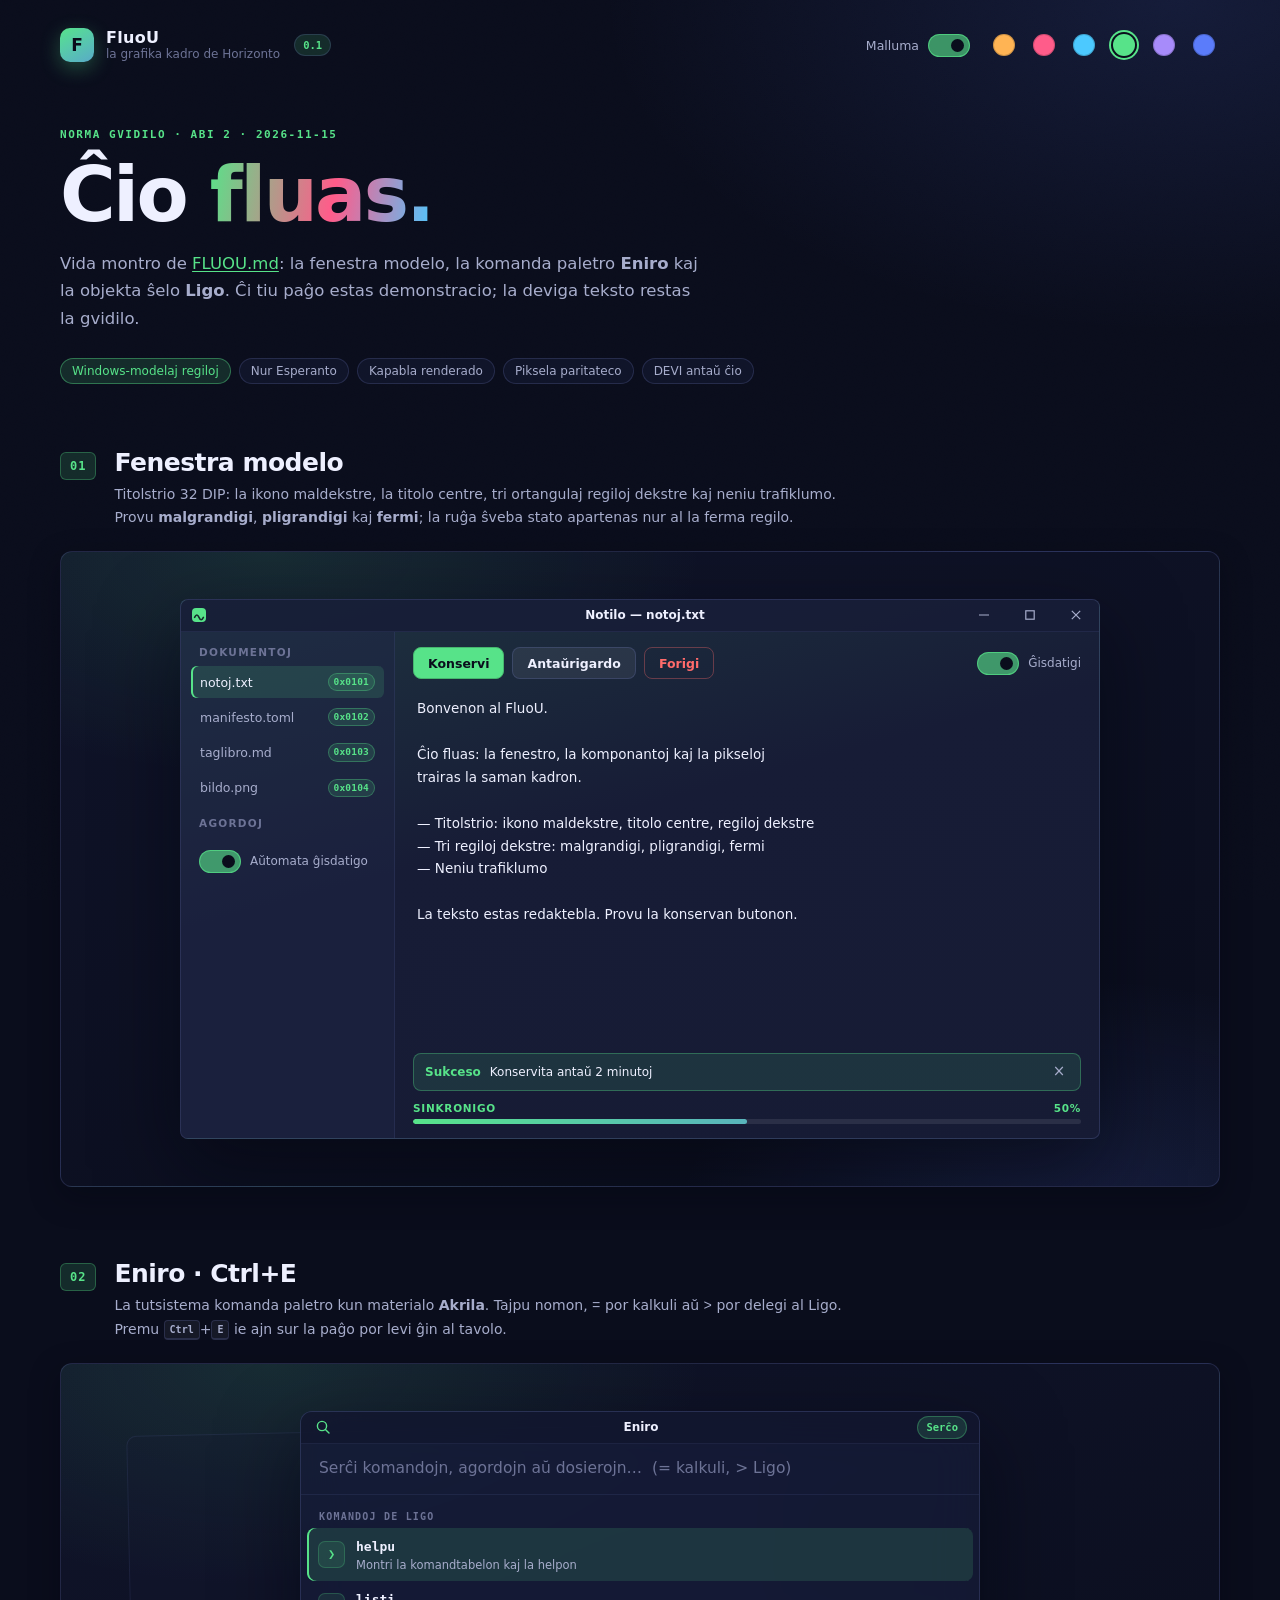
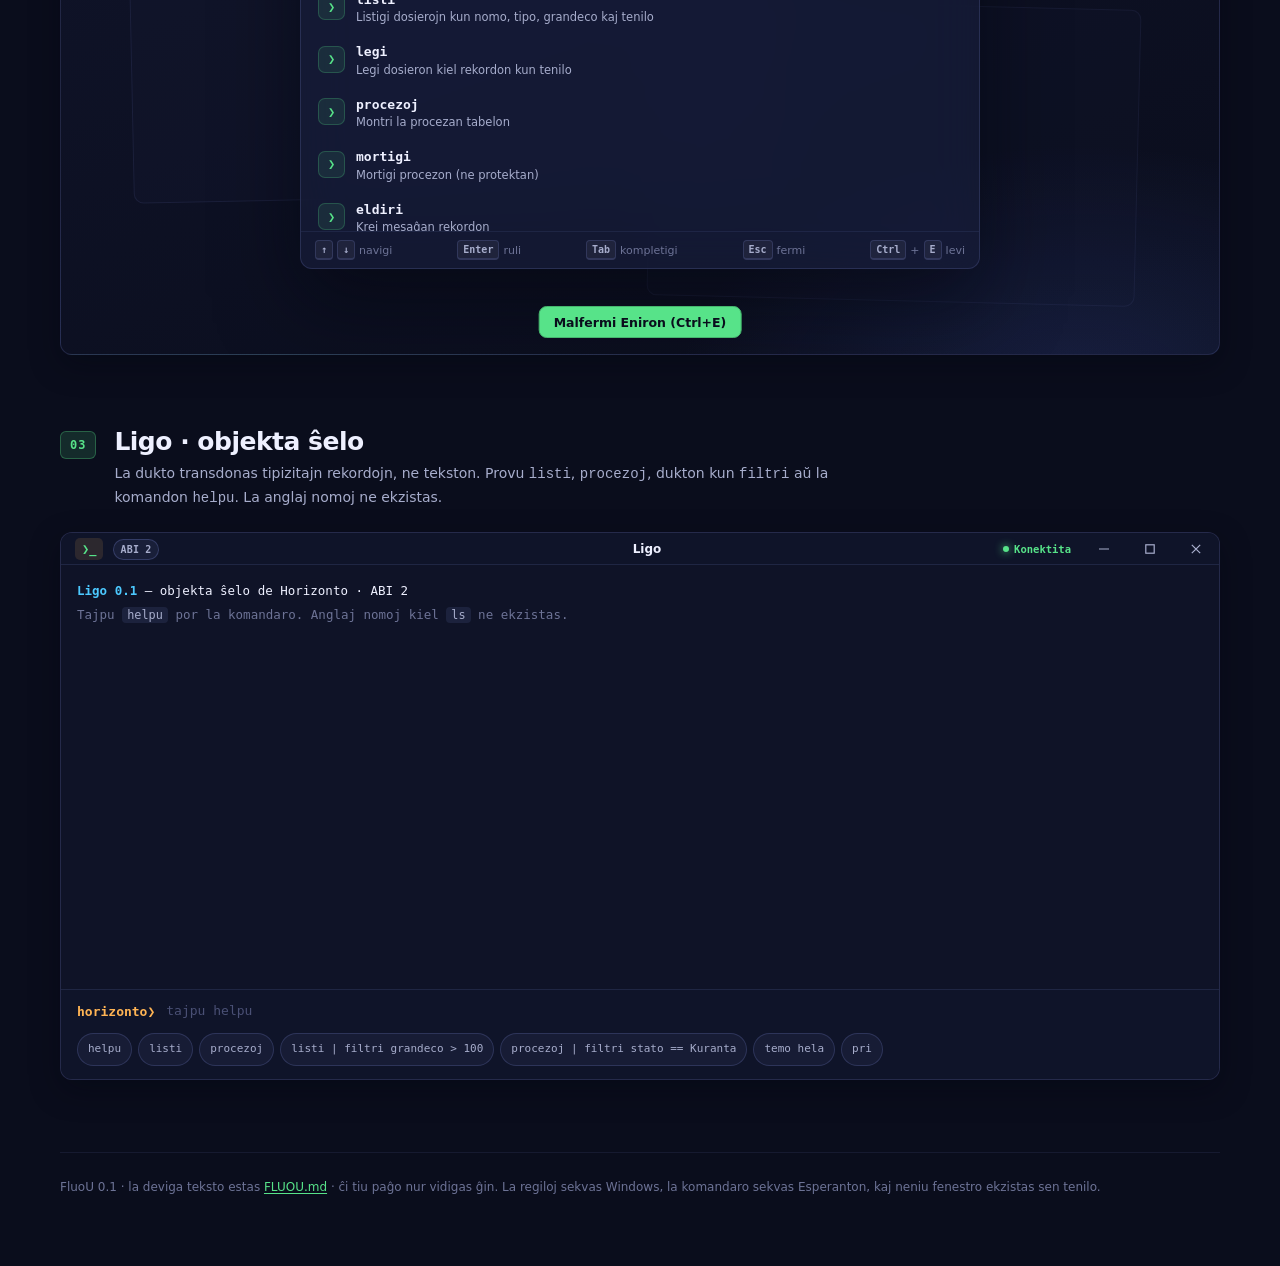
==== commit 7e319297: "M15: kunfando de la arm64-ŝpuro (A0–A4) en main (0.5.0)" ====
--- a/docs/FLUOU-montro.html
+++ b/docs/FLUOU-montro.html
@@ -1,2190 +1,3155 @@
 <!DOCTYPE html>
 <html lang="eo" data-temo="malluma">
+
 <head>
-<meta charset="utf-8">
-<meta name="viewport" content="width=device-width, initial-scale=1">
-<meta name="color-scheme" content="dark light">
-<title>FluoU — vida montro</title>
-<style>
-/* ── Ĵetonoj ─────────────────────────────────────────────────────── */
-:root{
-  --mov-kurbo: cubic-bezier(.16,1,.3,1);
-  --radiuso: 8px;
-  --radiuso-granda: 12px;
-  --radiuso-pilolo: 999px;
-  --akcento: #FFB454;
-  --akcenta-soft: color-mix(in srgb, var(--akcento) 14%, transparent);
-  --sukcesa-soft: color-mix(in srgb, var(--sukceso) 12%, transparent);
-  --dangxera-soft: color-mix(in srgb, var(--dangxero) 12%, transparent);
-  --averta-soft: color-mix(in srgb, var(--averto) 12%, transparent);
-  --informa-soft: color-mix(in srgb, var(--informo) 12%, transparent);
-  --tiparo: "Segoe UI", "Noto Sans", "DejaVu Sans", system-ui, sans-serif;
-  --mono: "Cascadia Code", "JetBrains Mono", "Fira Code", ui-monospace, "DejaVu Sans Mono", Consolas, monospace;
-}
-:root, [data-temo="malluma"]{
-  color-scheme: dark;
-  --fondo: #0A0D1C;
-  --fondo2: #10142A;
-  --surfaco: #171C36;
-  --surfaco2: #1F2547;
-  --teksto: #EEF0FF;
-  --teksto2: #A7ADCC;
-  --teksto3: #6D7396;
-  --limo: rgba(148,163,255,.16);
-  --limo2: rgba(148,163,255,.09);
-  --oro: #FFB454;
-  --koralo: #FF5C8A;
-  --ĉielo: #4CC9FF;
-  --verdo: #57E389;
-  --viola: #A78BFA;
-  --bluo: #5B7CFA;
-  --sukceso: #57E389;
-  --averto: #FFB454;
-  --danĝero: #FF6B6B;
-  --informo: #4CC9FF;
-  --ombro: 0 30px 80px rgba(3,5,14,.55);
-  --ombro-malgranda: 0 10px 30px rgba(3,5,14,.35);
-}
-[data-temo="hela"]{
-  color-scheme: light;
-  --fondo: #F6F3EC;
-  --fondo2: #EFE9DF;
-  --surfaco: #FFFFFF;
-  --surfaco2: #F4EFE6;
-  --teksto: #20223A;
-  --teksto2: #565B7C;
-  --teksto3: #8B8FA8;
-  --limo: rgba(60,60,110,.18);
-  --limo2: rgba(60,60,110,.10);
-  --sukceso: #1E9E55;
-  --averto: #B26A00;
-  --danĝero: #C42B1C;
-  --informo: #0B79B8;
-  --ombro: 0 30px 80px rgba(60,60,100,.20);
-  --ombro-malgranda: 0 10px 30px rgba(60,60,100,.14);
-}
-
-*{ box-sizing: border-box; }
-[hidden]{ display: none !important; }
-html{ scroll-behavior: smooth; }
-body{
-  margin: 0;
-  min-height: 100vh;
-  padding: 28px 24px 72px;
-  font-family: var(--tiparo);
-  color: var(--teksto);
-  background:
-    radial-gradient(1100px 560px at 12% -12%, color-mix(in srgb, var(--akcento) 11%, transparent), transparent 62%),
-    radial-gradient(900px 520px at 92% 0%, color-mix(in srgb, var(--bluo) 13%, transparent), transparent 64%),
-    var(--fondo);
-  transition: background-color .3s var(--mov-kurbo), color .3s var(--mov-kurbo);
-  -webkit-font-smoothing: antialiased;
-}
-body::after{
-  content: "";
-  position: fixed;
-  inset: 0;
-  z-index: 0;
-  pointer-events: none;
-  opacity: .035;
-  mix-blend-mode: overlay;
-  background-image: url("data:image/svg+xml,%3Csvg xmlns='http://www.w3.org/2000/svg' width='180' height='180'%3E%3Cfilter id='n'%3E%3CfeTurbulence type='fractalNoise' baseFrequency='.9' numOctaves='2'/%3E%3C/filter%3E%3Crect width='100%25' height='100%25' filter='url(%23n)'/%3E%3C/svg%3E");
-}
-a{ color: var(--akcento); text-underline-offset: 2px; }
-button{ font-family: inherit; }
-:focus-visible{ outline: 2px solid var(--akcento); outline-offset: 2px; }
-.salto{
-  position: absolute; left: -9999px; top: 0; z-index: 200;
-  padding: 10px 16px; border-radius: var(--radiuso);
-  background: var(--surfaco); color: var(--teksto);
-}
-.salto:focus{ left: 16px; top: 16px; }
-
-/* ── Kapo ────────────────────────────────────────────────────────── */
-.kapo{
-  position: relative; z-index: 2;
-  max-width: 1160px; margin: 0 auto 56px;
-  display: flex; align-items: center; justify-content: space-between; gap: 20px;
-  flex-wrap: wrap;
-}
-.marko{ display: flex; align-items: center; gap: 12px; }
-.marka-ikono{
-  width: 34px; height: 34px; border-radius: 10px;
-  display: grid; place-items: center;
-  background: linear-gradient(150deg, var(--akcento), color-mix(in srgb, var(--akcento) 45%, var(--bluo)));
-  color: #0A0D1C; font-weight: 850; font-size: 17px;
-  box-shadow: 0 6px 20px color-mix(in srgb, var(--akcento) 30%, transparent);
-}
-.marka-teksto{ display: flex; flex-direction: column; line-height: 1.2; }
-.marka-teksto strong{ font-size: 16px; letter-spacing: .02em; }
-.marka-teksto span{ font-size: 12px; color: var(--teksto3); }
-.versio{
-  margin-left: 2px; padding: 2px 8px; border-radius: var(--radiuso-pilolo);
-  border: 1px solid var(--limo); font: 600 10.5px/1.6 var(--mono);
-  color: var(--akcento); background: var(--akcenta-soft);
-}
-.agordoj{ display: flex; align-items: center; gap: 18px; flex-wrap: wrap; }
-.akcentoj{ display: flex; gap: 8px; align-items: center; }
-.akcento-elektilo{
-  width: 32px; height: 32px; padding: 0;
-  display: grid; place-items: center;
-  border: 0; border-radius: 50%;
-  background: transparent; cursor: pointer;
-}
-.akcento-elektilo::before{
-  content: ""; width: 22px; height: 22px; border-radius: 50%;
-  background: var(--koloro);
-  box-shadow: inset 0 0 0 1px rgba(0,0,0,.18);
-  transition: transform .18s var(--mov-kurbo), box-shadow .18s var(--mov-kurbo);
-}
-.akcento-elektilo:hover::before{ transform: scale(1.12); }
-.akcento-elektilo[aria-pressed="true"]::before{
-  box-shadow: 0 0 0 2px var(--fondo), 0 0 0 4px var(--koloro);
-}
-
-/* ── Ŝaltilo ─────────────────────────────────────────────────────── */
-.sxaltilo{
-  display: inline-flex; align-items: center; gap: 9px;
-  padding: 5px 0;
-  font-size: 12.5px; color: var(--teksto2); cursor: pointer; user-select: none;
-}
-.sxaltilo input{
-  appearance: none; -webkit-appearance: none;
-  position: relative; flex: none; margin: 0;
-  width: 42px; height: 23px; border-radius: var(--radiuso-pilolo);
-  background: var(--surfaco2); border: 1px solid var(--limo);
-  cursor: pointer;
-  transition: background .2s var(--mov-kurbo), border-color .2s var(--mov-kurbo);
-}
-.sxaltilo input::after{
-  content: ""; position: absolute; top: 4px; left: 4px;
-  width: 13px; height: 13px; border-radius: 50%;
-  background: var(--teksto2);
-  transition: transform .22s var(--mov-kurbo), width .18s var(--mov-kurbo), background .2s linear;
-}
-.sxaltilo input:hover::after{ width: 17px; }
-.sxaltilo input:checked{
-  background: color-mix(in srgb, var(--akcento) 62%, transparent);
-  border-color: color-mix(in srgb, var(--akcento) 70%, transparent);
-}
-.sxaltilo input:checked::after{
-  transform: translateX(18px);
-  width: 13px;
-  background: #0A0D1C;
-}
-.sxaltilo input:checked:hover::after{
-  width: 17px;
-  transform: translateX(14px);
-}
-.sxaltilo.malgranda{ font-size: 12px; }
-
-/* ── Heroo ───────────────────────────────────────────────────────── */
-main{ position: relative; z-index: 1; max-width: 1160px; margin: 0 auto; }
-.heroo{ padding: 8px 0 64px; max-width: 820px; }
-.supera-etikedo{
-  margin: 0 0 14px;
-  font: 600 11px/1.6 var(--mono); letter-spacing: .14em; text-transform: uppercase;
-  color: var(--akcento);
-}
-.heroo h1{
-  margin: 0 0 18px;
-  font-size: clamp(48px, 8vw, 76px); line-height: .98; font-weight: 850;
-  letter-spacing: -.035em;
-}
-.heroo h1 span{
-  background: linear-gradient(100deg, var(--akcento), var(--koralo) 55%, var(--ĉielo));
-  -webkit-background-clip: text; background-clip: text; color: transparent;
-}
-.heroo-teksto{
-  margin: 0 0 26px; max-width: 640px;
-  font-size: 16.5px; line-height: 1.65; color: var(--teksto2);
-}
-.principoj{ display: flex; flex-wrap: wrap; gap: 8px; }
-.principo{
-  padding: 5px 11px; border-radius: var(--radiuso-pilolo);
-  border: 1px solid var(--limo); background: color-mix(in srgb, var(--surfaco) 55%, transparent);
-  font-size: 12px; color: var(--teksto2);
-}
-.principo.vigla{ border-color: color-mix(in srgb, var(--akcento) 40%, transparent); color: var(--akcento); background: var(--akcenta-soft); }
-
-/* ── Scenoj ──────────────────────────────────────────────────────── */
-.sceno{ margin: 0 0 72px; }
-.scena-kapo{
-  display: flex; gap: 18px; align-items: flex-start;
-  margin-bottom: 22px; max-width: 800px;
-}
-.scena-numero{
-  flex: none; margin-top: 4px;
-  font: 700 12px/1 var(--mono); letter-spacing: .08em;
-  color: var(--akcento);
-  padding: 7px 9px; border-radius: 6px;
-  background: var(--akcenta-soft); border: 1px solid color-mix(in srgb, var(--akcento) 30%, transparent);
-}
-.scena-kapo h2{ margin: 0 0 6px; font-size: 25px; letter-spacing: -.02em; font-weight: 800; }
-.scena-kapo p{ margin: 0; font-size: 14px; line-height: 1.65; color: var(--teksto2); }
-.scena-kapo kbd{ vertical-align: 1px; }
-
-/* ── Labortablo ──────────────────────────────────────────────────── */
-.labortablo{
-  position: relative;
-  border: 1px solid var(--limo);
-  border-radius: var(--radiuso-granda);
-  overflow: hidden;
-  background:
-    radial-gradient(620px 320px at 18% 0%, color-mix(in srgb, var(--akcento) 12%, transparent), transparent 70%),
-    radial-gradient(560px 340px at 88% 106%, color-mix(in srgb, var(--bluo) 16%, transparent), transparent 72%),
-    linear-gradient(160deg, var(--fondo2), var(--fondo));
-  box-shadow: var(--ombro-malgranda);
-}
-#fenestraStage{
-  display: grid; place-items: center;
-  padding: 30px; min-height: 636px;
-}
-
-/* ── Fenestro ────────────────────────────────────────────────────── */
-.fenestro{
-  position: relative; z-index: 2;
-  width: min(920px, 100%);
-  height: 540px;
-  display: flex; flex-direction: column;
-  border: 1px solid var(--limo);
-  border-radius: var(--radiuso);
-  overflow: hidden;
-  background:
-    linear-gradient(165deg,
-      color-mix(in srgb, var(--surfaco) 88%, var(--akcento) 12%) 0%,
-      var(--surfaco) 42%,
-      color-mix(in srgb, var(--surfaco) 94%, var(--fondo) 6%) 100%);
-  box-shadow: var(--ombro);
-  transition: transform .26s var(--mov-kurbo), opacity .26s var(--mov-kurbo), inset .26s var(--mov-kurbo), border-radius .26s var(--mov-kurbo);
-}
-.fenestro.pligrandigita{
-  position: absolute; inset: 12px;
-  width: auto; height: auto; border-radius: 0;
-}
-.fenestro.malgrandigita{ opacity: 0; transform: translateY(70px) scale(.86); pointer-events: none; }
-.fenestro.fermita{ opacity: 0; transform: scale(.96); pointer-events: none; }
-
-.revelo{ position: relative; }
-.revelo::before{
-  content: "";
-  position: absolute; inset: 0; z-index: 0;
-  pointer-events: none;
-  opacity: 0;
-  background: radial-gradient(430px circle at var(--mx, 50%) var(--my, 0%),
-    color-mix(in srgb, var(--akcento) 14%, transparent), transparent 64%);
-  transition: opacity .3s var(--mov-kurbo);
-}
-.revelo:hover::before{ opacity: .8; }
-.revelo > *{ position: relative; z-index: 1; }
-
-/* Titolstrio — 32 DIP */
-.titolstrio{
-  flex: none;
-  display: grid; align-items: center;
-  grid-template-columns: minmax(0, 1fr) minmax(0, auto) minmax(0, 1fr);
-  height: 32px; padding-left: 10px;
-  border-bottom: 1px solid var(--limo2);
-  background: color-mix(in srgb, var(--surfaco) 82%, transparent);
-  user-select: none;
-}
-.titola-flanko{ display: flex; align-items: center; gap: 9px; min-width: 0; }
-.titola-centro{ display: flex; justify-content: center; min-width: 0; padding: 0 12px; }
-.aplika-ikono{ width: 16px; height: 16px; display: block; flex: none; }
-.titolo{
-  font-size: 12px; font-weight: 600; color: var(--teksto);
-  white-space: nowrap; overflow: hidden; text-overflow: ellipsis;
-  min-width: 0;
-}
-.regiloj{ justify-self: end; display: flex; align-self: stretch; }
-.regiloj button{
-  width: 46px; height: 100%; padding: 0;
-  display: grid; place-items: center;
-  border: 0; border-radius: 0;
-  background: transparent; color: var(--teksto2);
-  cursor: default; outline-offset: -2px;
-  transition: background .12s linear, color .12s linear;
-}
-.regiloj button svg{ width: 10px; height: 10px; display: block; }
-.regiloj button:hover{
-  background: color-mix(in srgb, var(--teksto) 6%, transparent);
-  color: var(--teksto);
-}
-.regiloj button:active{
-  background: color-mix(in srgb, var(--teksto) 3%, transparent);
-  color: var(--teksto2);
-}
-.regiloj button.fermi:hover{ background: #C42B1C; color: #FFFFFF; }
-.regiloj button.fermi:active{ background: #B02A22; color: #FFFFFF; }
-.regiloj button svg.ikono-restarigi{ display: none; }
-.pligrandigita .regiloj button svg.ikono-pligrandigi{ display: none; }
-.pligrandigita .regiloj button svg.ikono-restarigi{ display: block; }
-
-/* Fenestra korpo */
-.fenestra-korpo{
-  flex: 1; min-height: 0;
-  display: grid; grid-template-columns: 214px minmax(0, 1fr);
-}
-.flanko{
-  min-height: 0; overflow: auto;
-  padding: 12px 10px 14px;
-  border-right: 1px solid var(--limo2);
-  background: color-mix(in srgb, var(--surfaco2) 46%, transparent);
-  display: flex; flex-direction: column; gap: 3px;
-}
-.flanka-etikedo{
-  margin: 10px 8px 5px;
-  font-size: 10.5px; font-weight: 700; letter-spacing: .12em; text-transform: uppercase;
-  color: var(--teksto3);
-}
-.flanka-etikedo:first-child{ margin-top: 2px; }
-.dosiero{
-  display: flex; align-items: center; justify-content: space-between; gap: 8px;
-  width: 100%; padding: 7px 9px;
-  border: 0; border-radius: 6px;
-  background: transparent; color: var(--teksto2);
-  font-size: 12.5px; text-align: left; cursor: pointer;
-  transition: background .14s linear, color .14s linear;
-}
-.dosiero span:first-child{ overflow: hidden; text-overflow: ellipsis; white-space: nowrap; }
-.dosiero:hover{ background: color-mix(in srgb, var(--teksto) 5%, transparent); color: var(--teksto); }
-.dosiero.elektita{
-  background: var(--akcenta-soft);
-  color: var(--teksto);
-  box-shadow: inset 2px 0 0 var(--akcento);
-}
-.dosiero .sildeto{ font-size: 9.5px; padding: 1px 5px; flex: none; }
-.flanko .sxaltilo{ margin: 8px 8px 0; font-size: 12px; }
-
-.redaktilo{
-  min-width: 0; min-height: 0;
-  display: flex; flex-direction: column; gap: 11px;
-  padding: 15px 18px 14px;
-}
-.ilobreto{ display: flex; align-items: center; gap: 8px; flex-wrap: wrap; }
-.spaco{ flex: 1; }
-.redaktata{
-  flex: 1; min-height: 0; width: 100%;
-  border: 0; border-radius: 6px; padding: 6px 4px;
-  background: transparent; color: var(--teksto);
-  font: 13.5px/1.7 var(--tiparo);
-  resize: none;
-}
-.redaktata:focus-visible{ outline: 2px solid var(--akcento); outline-offset: -2px; }
-
-/* Butoj */
-.buto{
-  height: 32px; padding: 0 14px;
-  display: inline-flex; align-items: center; justify-content: center; gap: 7px;
-  border-radius: var(--radiuso); border: 1px solid transparent;
-  font-size: 12.5px; font-weight: 600; cursor: pointer;
-  transition: background .16s var(--mov-kurbo), border-color .16s var(--mov-kurbo), transform .12s var(--mov-kurbo);
-}
-.buto:active{ transform: translateY(1px); }
-.buto.akcenta{
-  background: var(--akcento); color: #0A0D1C;
-  border-color: color-mix(in srgb, var(--akcento) 80%, #000);
-}
-.buto.akcenta:hover{ background: color-mix(in srgb, var(--akcento) 88%, #FFFFFF); }
-.buto.norma{
-  background: color-mix(in srgb, var(--teksto) 7%, transparent);
-  border-color: var(--limo); color: var(--teksto);
-}
-.buto.norma:hover{ background: color-mix(in srgb, var(--teksto) 11%, transparent); }
-.buto.subtila{ background: transparent; color: var(--teksto2); }
-.buto.subtila:hover{ background: color-mix(in srgb, var(--teksto) 6%, transparent); color: var(--teksto); }
-.buto.dangxera{
-  background: var(--dangxera-soft); color: var(--danĝero);
-  border-color: color-mix(in srgb, var(--danĝero) 34%, transparent);
-}
-.buto.dangxera:hover{ background: color-mix(in srgb, var(--danĝero) 20%, transparent); }
-
-/* Informa strio */
-.informa-strio{
-  display: flex; align-items: center; gap: 9px;
-  padding: 8px 11px; border-radius: var(--radiuso);
-  border: 1px solid color-mix(in srgb, var(--sukceso) 32%, transparent);
-  background: var(--sukcesa-soft);
-  font-size: 12px; color: var(--teksto);
-}
-.informa-strio .semantiko{ font-weight: 700; color: var(--sukceso); }
-.informa-strio .fermi-strieto{
-  margin: -6px -6px -6px auto;
-  width: 32px; height: 32px; padding: 0;
-  display: grid; place-items: center;
-  border: 0; border-radius: 4px; background: transparent;
-  color: var(--teksto2); font-size: 15px; line-height: 1; cursor: pointer;
-}
-.informa-strio .fermi-strieto:hover{ background: color-mix(in srgb, var(--teksto) 8%, transparent); color: var(--teksto); }
-
-.progreso{ display: flex; flex-direction: column; gap: 5px; }
-.progresa-etikedo{
-  display: flex; justify-content: space-between;
-  font-size: 10.5px; letter-spacing: .07em; text-transform: uppercase; color: var(--teksto3);
-}
-.progresa-etikedo span{ color: var(--akcento); font-weight: 700; }
-.progresa-trako{
-  height: 5px; border-radius: var(--radiuso-pilolo);
-  background: color-mix(in srgb, var(--teksto) 9%, transparent); overflow: hidden;
-}
-.progresa-plenigo{
-  height: 100%; border-radius: inherit;
-  background: linear-gradient(90deg, var(--akcento), color-mix(in srgb, var(--akcento) 55%, var(--bluo)));
-  transition: width .6s var(--mov-kurbo);
-}
-
-/* Sildeto */
-.sildeto{
-  display: inline-flex; align-items: center; gap: 4px;
-  padding: 2px 6px; border-radius: var(--radiuso-pilolo);
-  border: 1px solid var(--limo);
-  background: color-mix(in srgb, var(--teksto) 6%, transparent);
-  font: 600 10px/1.5 var(--mono); letter-spacing: .02em; color: var(--teksto2);
-  white-space: nowrap;
-}
-.sildeto.tenila{
-  color: var(--akcento);
-  border-color: color-mix(in srgb, var(--akcento) 32%, transparent);
-  background: var(--akcenta-soft);
-}
-
-/* Tasko kaj restarigo */
-.tasko{
-  position: absolute; left: 50%; bottom: 16px; transform: translateX(-50%);
-  z-index: 3;
-  display: flex; align-items: center; gap: 9px;
-  padding: 8px 14px;
-  border: 1px solid var(--limo); border-radius: var(--radiuso);
-  background: color-mix(in srgb, var(--surfaco) 88%, transparent);
-  backdrop-filter: blur(16px) saturate(1.4);
-  box-shadow: var(--ombro-malgranda);
-  color: var(--teksto); font-size: 12.5px; cursor: pointer;
-  transition: background .16s linear;
-}
-.tasko:hover{ background: color-mix(in srgb, var(--surfaco) 96%, var(--akcento) 4%); }
-.tasko .sildeto{ font-size: 9.5px; }
-.restarigo{
-  position: relative; z-index: 3;
-  width: min(420px, 100%);
-  padding: 26px 24px;
-  display: flex; flex-direction: column; align-items: center; gap: 12px;
-  text-align: center;
-  border: 1px solid var(--limo); border-radius: var(--radiuso-granda);
-  background: color-mix(in srgb, var(--surfaco) 82%, transparent);
-  backdrop-filter: blur(20px) saturate(1.4);
-  box-shadow: var(--ombro);
-}
-.restarigo h3{ margin: 0; font-size: 16px; }
-.restarigo p{ margin: 0; font-size: 12.5px; line-height: 1.6; color: var(--teksto2); }
-
-/* ── Eniro ───────────────────────────────────────────────────────── */
-#eniraStage{
-  display: grid; place-items: center;
-  padding: 30px 30px 68px; min-height: 592px;
-}
-.enira-ombro{ position: absolute; inset: 0; pointer-events: none; }
-.enira-ombro::before,
-.enira-ombro::after{
-  content: ""; position: absolute;
-  border: 1px solid var(--limo); border-radius: 10px;
-  background: color-mix(in srgb, var(--surfaco) 46%, transparent);
-}
-.enira-ombro::before{ width: 56%; height: 62%; left: 6%; top: 11%; transform: rotate(-1.2deg); opacity: .55; }
-.enira-ombro::after{ width: 42%; height: 50%; right: 7%; bottom: 9%; transform: rotate(1.4deg); opacity: .4; }
-
-.eniro{
-  width: min(680px, 100%);
-  display: flex; flex-direction: column;
-  border: 1px solid var(--limo);
-  border-radius: var(--radiuso-granda);
-  overflow: hidden;
-  background: color-mix(in srgb, var(--surfaco) 76%, transparent);
-  backdrop-filter: blur(24px) saturate(1.5);
-  box-shadow: var(--ombro);
-  transition: width .24s var(--mov-kurbo), box-shadow .24s var(--mov-kurbo);
-}
-.eniro.tavola{
-  position: fixed !important;
-  top: 11vh; left: 50%; transform: translateX(-50%);
-  width: min(720px, 92vw);
-  z-index: 90;
-  animation: levi .22s var(--mov-kurbo);
-}
-@keyframes levi{
-  from{ opacity: 0; transform: translate(-50%, 10px) scale(.985); }
-  to{ opacity: 1; transform: translate(-50%, 0) scale(1); }
-}
-.enira-titolstrio{
-  display: grid; align-items: center;
-  grid-template-columns: minmax(0, 1fr) minmax(0, auto) minmax(0, 1fr);
-  height: 32px; padding: 0 12px 0 14px;
-  border-bottom: 1px solid var(--limo2);
-  background: color-mix(in srgb, var(--fondo2) 55%, transparent);
-  user-select: none;
-}
-.enira-titola-flanko{ display: flex; align-items: center; gap: 8px; min-width: 0; }
-.enira-titola-ikono{ width: 16px; height: 16px; flex: none; color: var(--akcento); }
-.enira-titola-centro{ display: flex; justify-content: center; min-width: 0; padding: 0 10px; }
-.enira-titolo{
-  font: 600 12px/1 var(--tiparo); color: var(--teksto);
-  white-space: nowrap; overflow: hidden; text-overflow: ellipsis;
-}
-.enira-titola-dekstro{ justify-self: end; display: flex; align-items: center; min-width: 0; }
-.enira-kapo{
-  display: flex; align-items: center;
-  padding: 12px 16px 13px;
-  border-bottom: 1px solid var(--limo2);
-}
-.enira-sercho{
-  flex: 1; min-width: 0;
-  border: 0; background: transparent; color: var(--teksto);
-  caret-color: var(--akcento);
-  font: 15.5px/1.5 var(--tiparo);
-}
-.enira-sercho::placeholder{ color: var(--teksto3); }
-.enira-sercho:focus{ outline: none; }
-.enira-modo{
-  flex: none; padding: 2px 8px; border-radius: var(--radiuso-pilolo);
-  border: 1px solid color-mix(in srgb, var(--akcento) 32%, transparent);
-  background: var(--akcenta-soft);
-  font: 600 10.5px/1.6 var(--mono); color: var(--akcento);
-}
-.eniraj-rezultoj{
-  max-height: 336px; overflow: auto;
-  padding: 6px 6px 8px;
-  overscroll-behavior: contain;
-  scrollbar-width: thin;
-  scrollbar-color: var(--limo) transparent;
-}
-.eniraj-rezultoj::-webkit-scrollbar{ width: 10px; }
-.eniraj-rezultoj::-webkit-scrollbar-thumb{
-  border: 2px solid transparent; border-radius: 99px;
-  background: var(--limo); background-clip: padding-box;
-}
-.enira-grupo{
-  padding: 9px 12px 4px;
-  font: 700 10px/1.4 var(--mono); letter-spacing: .12em; text-transform: uppercase;
-  color: var(--teksto3);
-}
-.enira-ero{
-  display: flex; align-items: center; gap: 11px;
-  width: 100%; padding: 9px 11px;
-  border: 0; border-radius: var(--radiuso);
-  background: transparent; color: inherit;
-  text-align: left; cursor: pointer;
-  transition: background .12s linear;
-}
-.enira-ero:hover{ background: color-mix(in srgb, var(--teksto) 5%, transparent); }
-.enira-ero.elektita{
-  background: var(--akcenta-soft);
-  box-shadow: inset 2px 0 0 var(--akcento);
-}
-.era-ikono{
-  width: 27px; height: 27px; flex: none;
-  display: grid; place-items: center;
-  border-radius: 7px;
-  background: color-mix(in srgb, var(--akcento) 10%, transparent);
-  border: 1px solid color-mix(in srgb, var(--akcento) 22%, transparent);
-  color: var(--akcento); font: 12px/1 var(--mono);
-}
-.era-teksto{ display: flex; flex-direction: column; min-width: 0; gap: 1px; }
-.era-nomo{
-  font: 600 13px/1.5 var(--mono); color: var(--teksto);
-  overflow: hidden; text-overflow: ellipsis; white-space: nowrap;
-}
-.era-priskribo{
-  font-size: 11.5px; color: var(--teksto2);
-  overflow: hidden; text-overflow: ellipsis; white-space: nowrap;
-}
-.enira-senrezulte{ padding: 22px 16px; font-size: 12.5px; color: var(--teksto2); }
-.enira-senrezulte code{ font-family: var(--mono); color: var(--akcento); }
-.enira-piedo{
-  display: flex; align-items: center; justify-content: space-between; gap: 12px;
-  padding: 8px 14px;
-  border-top: 1px solid var(--limo2);
-  font-size: 11px; color: var(--teksto3);
-  flex-wrap: wrap;
-}
-.enira-piedo span{ display: inline-flex; align-items: center; gap: 4px; }
-.enira-versio{ margin-left: auto; font-family: var(--mono); }
-kbd{
-  display: inline-block;
-  padding: 1px 5px;
-  border: 1px solid var(--limo); border-bottom-width: 2px;
-  border-radius: 4px;
-  background: color-mix(in srgb, var(--teksto) 5%, transparent);
-  font: 600 10px/1.5 var(--mono); color: var(--teksto2);
-}
-
-/* Kalkulo kaj delegado */
-.kalkula-rezulto{ padding: 18px 16px 20px; }
-.kalkula-etikedo{
-  font: 700 10px/1.4 var(--mono); letter-spacing: .12em; text-transform: uppercase;
-  color: var(--teksto3); margin-bottom: 4px;
-}
-.kalkula-valoro{
-  font: 600 30px/1.2 var(--mono); color: var(--akcento);
-  word-break: break-all;
-}
-.kalkula-esprimo{
-  margin-top: 6px; font: 11.5px/1.5 var(--mono); color: var(--teksto3);
-  word-break: break-all;
-}
-.kalkula-noto{
-  margin-top: 12px; padding-top: 10px;
-  border-top: 1px solid var(--limo2);
-  font-size: 11px; color: var(--teksto3);
-}
-.enira-eraro{ padding: 16px; font-size: 12.5px; color: var(--dangxero); }
-.enira-butono{
-  position: absolute; bottom: 16px; left: 50%; transform: translateX(-50%);
-  z-index: 4;
-}
-
-/* ── Ligo ────────────────────────────────────────────────────────── */
-.terminalo{
-  border: 1px solid var(--limo);
-  border-radius: var(--radiuso-granda);
-  overflow: hidden;
-  background: color-mix(in srgb, var(--fondo2) 94%, #000000);
-  box-shadow: var(--ombro-malgranda);
-  transition: opacity .26s var(--mov-kurbo), transform .26s var(--mov-kurbo), border-radius .26s var(--mov-kurbo);
-}
-.terminalo.malgrandigita{ opacity: 0; transform: translateY(60px) scale(.9); pointer-events: none; }
-.terminalo.fermita{ opacity: 0; transform: scale(.96); pointer-events: none; }
-.terminalo.pligrandigita{
-  position: fixed; inset: 16px; z-index: 85;
-  display: flex; flex-direction: column;
-  border-radius: 0; background: var(--fondo2);
-}
-.terminalo.pligrandigita .terminala-korpo{ flex: 1; height: auto; }
-.terminala-restarigo{ display: flex; margin: 16px auto 0; }
-[data-temo="hela"] .terminalo{ background: #12152A; }
-.terminala-kapo{
-  display: grid; align-items: center;
-  grid-template-columns: minmax(0, 1fr) minmax(0, auto) minmax(0, 1fr);
-  height: 32px; padding: 0 0 0 14px;
-  border-bottom: 1px solid rgba(148,163,255,.12);
-  background: color-mix(in srgb, var(--fondo2) 80%, transparent);
-  color: #C9CEF0;
-}
-.terminala-flanko{ display: flex; align-items: center; gap: 10px; min-width: 0; }
-.terminala-sigilo{
-  font: 700 12px/1 var(--mono); color: var(--akcento);
-  padding: 5px 7px; border-radius: 5px; background: rgba(255,180,84,.12);
-}
-.terminala-centro{ display: flex; justify-content: center; min-width: 0; padding: 0 10px; }
-.terminala-titolo{
-  font-size: 12px; font-weight: 600; color: #EEF0FF;
-  white-space: nowrap; overflow: hidden; text-overflow: ellipsis;
-}
-.terminala-kapo .sildeto{ border-color: rgba(148,163,255,.22); background: rgba(148,163,255,.08); color: #A7ADCC; }
-.terminala-dekstro{ justify-self: end; display: flex; align-items: center; gap: 10px; min-width: 0; }
-.terminala-dekstro .regiloj{ height: 32px; }
-.terminala-stato{ font: 600 10.5px/1.6 var(--mono); color: #57E389; display: inline-flex; align-items: center; gap: 5px; }
-.terminala-stato::before{ content: ""; width: 6px; height: 6px; border-radius: 50%; background: currentColor; box-shadow: 0 0 8px currentColor; }
-.terminala-korpo{
-  height: 424px; overflow: auto;
-  padding: 15px 16px 18px;
-  color: #EEF0FF;
-  font: 12.5px/1.72 var(--mono);
-  overscroll-behavior: contain;
-  scrollbar-width: thin;
-  scrollbar-color: rgba(148,163,255,.22) transparent;
-}
-.terminala-korpo::-webkit-scrollbar{ width: 10px; }
-.terminala-korpo::-webkit-scrollbar-thumb{
-  border: 2px solid transparent; border-radius: 99px;
-  background: rgba(148,163,255,.22); background-clip: padding-box;
-}
-.terminala-korpo .linio{ margin: 0 0 2px; white-space: pre-wrap; word-break: break-word; }
-.terminala-korpo .linio.komanda{ margin-top: 9px; }
-.terminala-korpo .prompto{ color: #FFB454; font-weight: 700; }
-.terminala-korpo .terminala-marko{ color: #4CC9FF; font-weight: 700; }
-.terminala-korpo .muted{ color: #6D7396; }
-.terminala-korpo .sukceso{ color: #57E389; }
-.terminala-korpo .eraro{ color: #FF6B6B; }
-.terminala-korpo code{
-  padding: 1px 5px; border-radius: 4px;
-  background: rgba(148,163,255,.10); color: #A7ADCC;
-  font-family: var(--mono); font-size: .95em;
-}
-.terminala-tabelo{
-  width: 100%; margin: 7px 0 12px;
-  border-collapse: collapse;
-}
-.terminala-tabelo th{
-  padding: 5px 9px;
-  text-align: left;
-  font: 700 9.5px/1.5 var(--mono); letter-spacing: .1em; text-transform: uppercase;
-  color: #6D7396;
-  border-bottom: 1px solid rgba(148,163,255,.16);
-}
-.terminala-tabelo td{
-  padding: 5px 9px;
-  border-bottom: 1px solid rgba(148,163,255,.07);
-  color: #C9CEF0;
-  vertical-align: middle;
-}
-.terminala-tabelo td.nombra{ text-align: right; font-variant-numeric: tabular-nums; color: #EEF0FF; }
-.terminala-korpo .sildeto.tenila{
-  color: #FFB454; border-color: rgba(255,180,84,.30); background: rgba(255,180,84,.12);
-}
-.terminala-korpo .sildeto{ font-size: 9.5px; padding: 1px 6px; }
-.dosiera-kapo{
-  display: inline-block; margin: 6px 0 0;
-  padding: 2px 8px; border-radius: 5px 5px 0 0;
-  background: rgba(148,163,255,.08); color: #A7ADCC;
-  font-size: 10.5px;
-}
-.dosiera-enhavo{
-  margin: 0 0 12px; padding: 11px 13px;
-  border-left: 2px solid #FFB454;
-  background: rgba(148,163,255,.05);
-  color: #C9CEF0;
-  font: 11.5px/1.7 var(--mono);
-  white-space: pre-wrap; word-break: break-word;
-}
-.scalaro{
-  display: flex; align-items: baseline; gap: 12px;
-  margin: 8px 0 12px; padding: 9px 13px;
-  border-left: 2px solid #FFB454;
-  background: rgba(255,180,84,.07);
-  border-radius: 0 7px 7px 0;
-}
-.scalara-etikedo{
-  font: 700 9.5px/1.5 var(--mono); letter-spacing: .1em; text-transform: uppercase;
-  color: #6D7396;
-}
-.scalara-valoro{ font: 600 19px/1.3 var(--mono); color: #FFB454; }
-.teksta-limo{
-  display: flex; align-items: center; gap: 10px;
-  margin: 10px 0 6px;
-  color: #6D7396;
-  font: 700 9.5px/1.5 var(--mono); letter-spacing: .12em; text-transform: uppercase;
-}
-.teksta-limo::before, .teksta-limo::after{
-  content: ""; flex: 1; height: 1px; background: rgba(148,163,255,.16);
-}
-.terminala-injeto{
-  display: flex; align-items: center; gap: 9px;
-  padding: 10px 16px;
-  border-top: 1px solid rgba(148,163,255,.12);
-  background: rgba(16,20,42,.65);
-}
-.terminala-injeto .prompto{ color: #FFB454; font: 700 13px/1 var(--mono); flex: none; }
-.terminala-injeto input{
-  flex: 1; min-width: 0;
-  border: 0; background: transparent; color: #EEF0FF;
-  caret-color: #FFB454;
-  font: 13px/1.6 var(--mono);
-}
-.terminala-injeto input::placeholder{ color: #4A5075; }
-.terminala-injeto input:focus{ outline: none; }
-.sugestoj{
-  display: flex; flex-wrap: wrap; gap: 6px;
-  padding: 0 16px 13px;
-  background: rgba(16,20,42,.65);
-}
-.sugesto{
-  padding: 7px 10px;
-  border: 1px solid rgba(148,163,255,.18); border-radius: var(--radiuso-pilolo);
-  background: rgba(148,163,255,.06); color: #A7ADCC;
-  font: 11px/1.5 var(--mono); cursor: pointer;
-  transition: background .14s linear, color .14s linear, border-color .14s linear;
-}
-.sugesto:hover{ background: rgba(255,180,84,.12); border-color: rgba(255,180,84,.32); color: #FFB454; }
-
-/* ── Fulmomesaĝoj ────────────────────────────────────────────────── */
-.fulmomesagxoj{
-  position: fixed; right: 20px; bottom: 20px; z-index: 150;
-  display: flex; flex-direction: column; gap: 8px;
-  width: min(340px, calc(100vw - 32px));
-  pointer-events: none;
-}
-.fulmomesagxo{
-  padding: 11px 14px;
-  border: 1px solid var(--limo); border-radius: 10px;
-  background: color-mix(in srgb, var(--surfaco) 92%, transparent);
-  backdrop-filter: blur(18px) saturate(1.4);
-  box-shadow: var(--ombro-malgranda);
-  pointer-events: auto;
-  animation: enflugi .22s var(--mov-kurbo);
-  border-left: 3px solid var(--informo);
-}
-.fulmomesagxo.sukceso{ border-left-color: var(--sukceso); }
-.fulmomesagxo.averto{ border-left-color: var(--averto); }
-.fulmomesagxo.dangxero{ border-left-color: var(--danĝero); }
-.fulmomesagxo.foriri{ animation: elflugi .22s var(--mov-kurbo) forwards; }
-.fulma-titolo{ font-size: 12.5px; font-weight: 700; margin-bottom: 2px; }
-.fulma-teksto{ font-size: 11.5px; line-height: 1.5; color: var(--teksto2); }
-@keyframes enflugi{ from{ opacity: 0; transform: translateY(10px); } to{ opacity: 1; transform: none; } }
-@keyframes elflugi{ to{ opacity: 0; transform: translateX(14px); } }
-
-/* ── Tavolo por Eniro ───────────────────────────────────────────── */
-.enira-tavolo{
-  position: fixed; inset: 0; z-index: 80;
-  background: rgba(5,7,14,.58);
-  backdrop-filter: blur(7px);
-  animation: aperi .18s linear;
-}
-[data-temo="hela"] .enira-tavolo{ background: rgba(40,42,70,.30); }
-@keyframes aperi{ from{ opacity: 0; } to{ opacity: 1; } }
-
-/* ── Piedo ───────────────────────────────────────────────────────── */
-.piedo{
-  max-width: 1160px; margin: 0 auto;
-  padding-top: 24px; border-top: 1px solid var(--limo2);
-  font-size: 12px; line-height: 1.7; color: var(--teksto3);
-}
-.piedo p{ margin: 0; }
-
-/* ── Movado ──────────────────────────────────────────────────────── */
-@media (prefers-reduced-motion: reduce){
-  *, *::before, *::after{
-    animation-duration: .001ms !important;
-    animation-iteration-count: 1 !important;
-    transition-duration: .001ms !important;
-  }
-  html{ scroll-behavior: auto; }
-}
-
-/* ── Etaj ekranoj ───────────────────────────────────────────────── */
-@media (max-width: 800px){
-  body{ padding: 20px 12px 56px; }
-  .kapo{ margin-bottom: 40px; }
-  .marka-teksto span{ display: none; }
-  .agordoj{ gap: 12px; }
-  .heroo{ padding-bottom: 44px; }
-  .sceno{ margin-bottom: 52px; }
-  .scena-kapo{ gap: 12px; }
-  .scena-kapo h2{ font-size: 21px; }
-  #fenestraStage{ padding: 14px; min-height: 0; }
-  .fenestro{ height: 470px; }
-  .fenestra-korpo{ grid-template-columns: 1fr; }
-  .flanko{ display: none; }
-  .regiloj button{ width: 42px; }
-  #eniraStage{ min-height: 540px; padding: 16px 14px 62px; }
-  .enira-ombro{ display: none; }
-  .eniraj-rezultoj{ max-height: 300px; }
-  .terminala-korpo{ height: 360px; font-size: 11.5px; }
-  .terminala-tabelo td, .terminala-tabelo th{ padding: 4px 6px; }
-  .sugestoj{ display: none; }
-}
-</style>
+  <meta charset="utf-8">
+  <meta name="viewport" content="width=device-width, initial-scale=1">
+  <meta name="color-scheme" content="dark light">
+  <title>FluoU — vida montro</title>
+  <style>
+    /* ── Ĵetonoj ─────────────────────────────────────────────────────── */
+    :root {
+      --mov-kurbo: cubic-bezier(.16, 1, .3, 1);
+      --radiuso: 8px;
+      --radiuso-granda: 12px;
+      --radiuso-pilolo: 999px;
+      --akcento: #FFB454;
+      --akcenta-soft: color-mix(in srgb, var(--akcento) 14%, transparent);
+      --sukcesa-soft: color-mix(in srgb, var(--sukceso) 12%, transparent);
+      --dangxera-soft: color-mix(in srgb, var(--dangxero) 12%, transparent);
+      --averta-soft: color-mix(in srgb, var(--averto) 12%, transparent);
+      --informa-soft: color-mix(in srgb, var(--informo) 12%, transparent);
+      --tiparo: "Segoe UI", "Noto Sans", "DejaVu Sans", system-ui, sans-serif;
+      --mono: "Cascadia Code", "JetBrains Mono", "Fira Code", ui-monospace, "DejaVu Sans Mono", Consolas, monospace;
+    }
+
+    :root,
+    [data-temo="malluma"] {
+      color-scheme: dark;
+      --fondo: #0A0D1C;
+      --fondo2: #10142A;
+      --surfaco: #171C36;
+      --surfaco2: #1F2547;
+      --teksto: #EEF0FF;
+      --teksto2: #A7ADCC;
+      --teksto3: #6D7396;
+      --limo: rgba(148, 163, 255, .16);
+      --limo2: rgba(148, 163, 255, .09);
+      --oro: #FFB454;
+      --koralo: #FF5C8A;
+      --ĉielo: #4CC9FF;
+      --verdo: #57E389;
+      --viola: #A78BFA;
+      --bluo: #5B7CFA;
+      --sukceso: #57E389;
+      --averto: #FFB454;
+      --danĝero: #FF6B6B;
+      --informo: #4CC9FF;
+      --ombro: 0 30px 80px rgba(3, 5, 14, .55);
+      --ombro-malgranda: 0 10px 30px rgba(3, 5, 14, .35);
+    }
+
+    [data-temo="hela"] {
+      color-scheme: light;
+      --fondo: #F6F3EC;
+      --fondo2: #EFE9DF;
+      --surfaco: #FFFFFF;
+      --surfaco2: #F4EFE6;
+      --teksto: #20223A;
+      --teksto2: #565B7C;
+      --teksto3: #8B8FA8;
+      --limo: rgba(60, 60, 110, .18);
+      --limo2: rgba(60, 60, 110, .10);
+      --sukceso: #1E9E55;
+      --averto: #B26A00;
+      --danĝero: #C42B1C;
+      --informo: #0B79B8;
+      --ombro: 0 30px 80px rgba(60, 60, 100, .20);
+      --ombro-malgranda: 0 10px 30px rgba(60, 60, 100, .14);
+    }
+
+    * {
+      box-sizing: border-box;
+    }
+
+    [hidden] {
+      display: none !important;
+    }
+
+    html {
+      scroll-behavior: smooth;
+    }
+
+    body {
+      margin: 0;
+      min-height: 100vh;
+      padding: 28px 24px 72px;
+      font-family: var(--tiparo);
+      color: var(--teksto);
+      background:
+        radial-gradient(1100px 560px at 12% -12%, color-mix(in srgb, var(--akcento) 11%, transparent), transparent 62%),
+        radial-gradient(900px 520px at 92% 0%, color-mix(in srgb, var(--bluo) 13%, transparent), transparent 64%),
+        var(--fondo);
+      transition: background-color .3s var(--mov-kurbo), color .3s var(--mov-kurbo);
+      -webkit-font-smoothing: antialiased;
+    }
+
+    body::after {
+      content: "";
+      position: fixed;
+      inset: 0;
+      z-index: 0;
+      pointer-events: none;
+      opacity: .035;
+      mix-blend-mode: overlay;
+      background-image: url("data:image/svg+xml,%3Csvg xmlns='http://www.w3.org/2000/svg' width='180' height='180'%3E%3Cfilter id='n'%3E%3CfeTurbulence type='fractalNoise' baseFrequency='.9' numOctaves='2'/%3E%3C/filter%3E%3Crect width='100%25' height='100%25' filter='url(%23n)'/%3E%3C/svg%3E");
+    }
+
+    a {
+      color: var(--akcento);
+      text-underline-offset: 2px;
+    }
+
+    button {
+      font-family: inherit;
+    }
+
+    :focus-visible {
+      outline: 2px solid var(--akcento);
+      outline-offset: 2px;
+    }
+
+    .salto {
+      position: absolute;
+      left: -9999px;
+      top: 0;
+      z-index: 200;
+      padding: 10px 16px;
+      border-radius: var(--radiuso);
+      background: var(--surfaco);
+      color: var(--teksto);
+    }
+
+    .salto:focus {
+      left: 16px;
+      top: 16px;
+    }
+
+    /* ── Kapo ────────────────────────────────────────────────────────── */
+    .kapo {
+      position: relative;
+      z-index: 2;
+      max-width: 1160px;
+      margin: 0 auto 56px;
+      display: flex;
+      align-items: center;
+      justify-content: space-between;
+      gap: 20px;
+      flex-wrap: wrap;
+    }
+
+    .marko {
+      display: flex;
+      align-items: center;
+      gap: 12px;
+    }
+
+    .marka-ikono {
+      width: 34px;
+      height: 34px;
+      border-radius: 10px;
+      display: grid;
+      place-items: center;
+      background: linear-gradient(150deg, var(--akcento), color-mix(in srgb, var(--akcento) 45%, var(--bluo)));
+      color: #0A0D1C;
+      font-weight: 850;
+      font-size: 17px;
+      box-shadow: 0 6px 20px color-mix(in srgb, var(--akcento) 30%, transparent);
+    }
+
+    .marka-teksto {
+      display: flex;
+      flex-direction: column;
+      line-height: 1.2;
+    }
+
+    .marka-teksto strong {
+      font-size: 16px;
+      letter-spacing: .02em;
+    }
+
+    .marka-teksto span {
+      font-size: 12px;
+      color: var(--teksto3);
+    }
+
+    .versio {
+      margin-left: 2px;
+      padding: 2px 8px;
+      border-radius: var(--radiuso-pilolo);
+      border: 1px solid var(--limo);
+      font: 600 10.5px/1.6 var(--mono);
+      color: var(--akcento);
+      background: var(--akcenta-soft);
+    }
+
+    .agordoj {
+      display: flex;
+      align-items: center;
+      gap: 18px;
+      flex-wrap: wrap;
+    }
+
+    .akcentoj {
+      display: flex;
+      gap: 8px;
+      align-items: center;
+    }
+
+    .akcento-elektilo {
+      width: 32px;
+      height: 32px;
+      padding: 0;
+      display: grid;
+      place-items: center;
+      border: 0;
+      border-radius: 50%;
+      background: transparent;
+      cursor: pointer;
+    }
+
+    .akcento-elektilo::before {
+      content: "";
+      width: 22px;
+      height: 22px;
+      border-radius: 50%;
+      background: var(--koloro);
+      box-shadow: inset 0 0 0 1px rgba(0, 0, 0, .18);
+      transition: transform .18s var(--mov-kurbo), box-shadow .18s var(--mov-kurbo);
+    }
+
+    .akcento-elektilo:hover::before {
+      transform: scale(1.12);
+    }
+
+    .akcento-elektilo[aria-pressed="true"]::before {
+      box-shadow: 0 0 0 2px var(--fondo), 0 0 0 4px var(--koloro);
+    }
+
+    /* ── Ŝaltilo ─────────────────────────────────────────────────────── */
+    .sxaltilo {
+      display: inline-flex;
+      align-items: center;
+      gap: 9px;
+      padding: 5px 0;
+      font-size: 12.5px;
+      color: var(--teksto2);
+      cursor: pointer;
+      user-select: none;
+    }
+
+    .sxaltilo input {
+      appearance: none;
+      -webkit-appearance: none;
+      position: relative;
+      flex: none;
+      margin: 0;
+      width: 42px;
+      height: 23px;
+      border-radius: var(--radiuso-pilolo);
+      background: var(--surfaco2);
+      border: 1px solid var(--limo);
+      cursor: pointer;
+      transition: background .2s var(--mov-kurbo), border-color .2s var(--mov-kurbo);
+    }
+
+    .sxaltilo input::after {
+      content: "";
+      position: absolute;
+      top: 4px;
+      left: 4px;
+      width: 13px;
+      height: 13px;
+      border-radius: 50%;
+      background: var(--teksto2);
+      transition: transform .22s var(--mov-kurbo), width .18s var(--mov-kurbo), background .2s linear;
+    }
+
+    .sxaltilo input:hover::after {
+      width: 17px;
+    }
+
+    .sxaltilo input:checked {
+      background: color-mix(in srgb, var(--akcento) 62%, transparent);
+      border-color: color-mix(in srgb, var(--akcento) 70%, transparent);
+    }
+
+    .sxaltilo input:checked::after {
+      transform: translateX(18px);
+      width: 13px;
+      background: #0A0D1C;
+    }
+
+    .sxaltilo input:checked:hover::after {
+      width: 17px;
+      transform: translateX(14px);
+    }
+
+    .sxaltilo.malgranda {
+      font-size: 12px;
+    }
+
+    /* ── Heroo ───────────────────────────────────────────────────────── */
+    main {
+      position: relative;
+      z-index: 1;
+      max-width: 1160px;
+      margin: 0 auto;
+    }
+
+    .heroo {
+      padding: 8px 0 64px;
+      max-width: 820px;
+    }
+
+    .supera-etikedo {
+      margin: 0 0 14px;
+      font: 600 11px/1.6 var(--mono);
+      letter-spacing: .14em;
+      text-transform: uppercase;
+      color: var(--akcento);
+    }
+
+    .heroo h1 {
+      margin: 0 0 18px;
+      font-size: clamp(48px, 8vw, 76px);
+      line-height: .98;
+      font-weight: 850;
+      letter-spacing: -.035em;
+    }
+
+    .heroo h1 span {
+      background: linear-gradient(100deg, var(--akcento), var(--koralo) 55%, var(--ĉielo));
+      -webkit-background-clip: text;
+      background-clip: text;
+      color: transparent;
+    }
+
+    .heroo-teksto {
+      margin: 0 0 26px;
+      max-width: 640px;
+      font-size: 16.5px;
+      line-height: 1.65;
+      color: var(--teksto2);
+    }
+
+    .principoj {
+      display: flex;
+      flex-wrap: wrap;
+      gap: 8px;
+    }
+
+    .principo {
+      padding: 5px 11px;
+      border-radius: var(--radiuso-pilolo);
+      border: 1px solid var(--limo);
+      background: color-mix(in srgb, var(--surfaco) 55%, transparent);
+      font-size: 12px;
+      color: var(--teksto2);
+    }
+
+    .principo.vigla {
+      border-color: color-mix(in srgb, var(--akcento) 40%, transparent);
+      color: var(--akcento);
+      background: var(--akcenta-soft);
+    }
+
+    /* ── Scenoj ──────────────────────────────────────────────────────── */
+    .sceno {
+      margin: 0 0 72px;
+    }
+
+    .scena-kapo {
+      display: flex;
+      gap: 18px;
+      align-items: flex-start;
+      margin-bottom: 22px;
+      max-width: 800px;
+    }
+
+    .scena-numero {
+      flex: none;
+      margin-top: 4px;
+      font: 700 12px/1 var(--mono);
+      letter-spacing: .08em;
+      color: var(--akcento);
+      padding: 7px 9px;
+      border-radius: 6px;
+      background: var(--akcenta-soft);
+      border: 1px solid color-mix(in srgb, var(--akcento) 30%, transparent);
+    }
+
+    .scena-kapo h2 {
+      margin: 0 0 6px;
+      font-size: 25px;
+      letter-spacing: -.02em;
+      font-weight: 800;
+    }
+
+    .scena-kapo p {
+      margin: 0;
+      font-size: 14px;
+      line-height: 1.65;
+      color: var(--teksto2);
+    }
+
+    .scena-kapo kbd {
+      vertical-align: 1px;
+    }
+
+    /* ── Labortablo ──────────────────────────────────────────────────── */
+    .labortablo {
+      position: relative;
+      border: 1px solid var(--limo);
+      border-radius: var(--radiuso-granda);
+      overflow: hidden;
+      background:
+        radial-gradient(620px 320px at 18% 0%, color-mix(in srgb, var(--akcento) 12%, transparent), transparent 70%),
+        radial-gradient(560px 340px at 88% 106%, color-mix(in srgb, var(--bluo) 16%, transparent), transparent 72%),
+        linear-gradient(160deg, var(--fondo2), var(--fondo));
+      box-shadow: var(--ombro-malgranda);
+    }
+
+    #fenestraStage {
+      display: grid;
+      place-items: center;
+      padding: 30px;
+      min-height: 636px;
+    }
+
+    /* ── Fenestro ────────────────────────────────────────────────────── */
+    .fenestro {
+      position: relative;
+      z-index: 2;
+      width: min(920px, 100%);
+      height: 540px;
+      display: flex;
+      flex-direction: column;
+      border: 1px solid var(--limo);
+      border-radius: var(--radiuso);
+      overflow: hidden;
+      background:
+        linear-gradient(165deg,
+          color-mix(in srgb, var(--surfaco) 88%, var(--akcento) 12%) 0%,
+          var(--surfaco) 42%,
+          color-mix(in srgb, var(--surfaco) 94%, var(--fondo) 6%) 100%);
+      box-shadow: var(--ombro);
+      transition: transform .26s var(--mov-kurbo), opacity .26s var(--mov-kurbo), inset .26s var(--mov-kurbo), border-radius .26s var(--mov-kurbo);
+    }
+
+    .fenestro.pligrandigita {
+      position: absolute;
+      inset: 12px;
+      width: auto;
+      height: auto;
+      border-radius: 0;
+    }
+
+    .fenestro.malgrandigita {
+      opacity: 0;
+      transform: translateY(70px) scale(.86);
+      pointer-events: none;
+    }
+
+    .fenestro.fermita {
+      opacity: 0;
+      transform: scale(.96);
+      pointer-events: none;
+    }
+
+    .revelo {
+      position: relative;
+    }
+
+    .revelo::before {
+      content: "";
+      position: absolute;
+      inset: 0;
+      z-index: 0;
+      pointer-events: none;
+      opacity: 0;
+      background: radial-gradient(430px circle at var(--mx, 50%) var(--my, 0%),
+          color-mix(in srgb, var(--akcento) 14%, transparent), transparent 64%);
+      transition: opacity .3s var(--mov-kurbo);
+    }
+
+    .revelo:hover::before {
+      opacity: .8;
+    }
+
+    .revelo>* {
+      position: relative;
+      z-index: 1;
+    }
+
+    /* Titolstrio — 32 DIP */
+    .titolstrio {
+      flex: none;
+      display: grid;
+      align-items: center;
+      grid-template-columns: minmax(0, 1fr) minmax(0, auto) minmax(0, 1fr);
+      height: 32px;
+      padding-left: 10px;
+      border-bottom: 1px solid var(--limo2);
+      background: color-mix(in srgb, var(--surfaco) 82%, transparent);
+      user-select: none;
+    }
+
+    .titola-flanko {
+      display: flex;
+      align-items: center;
+      gap: 9px;
+      min-width: 0;
+    }
+
+    .titola-centro {
+      display: flex;
+      justify-content: center;
+      min-width: 0;
+      padding: 0 12px;
+    }
+
+    .aplika-ikono {
+      width: 16px;
+      height: 16px;
+      display: block;
+      flex: none;
+    }
+
+    .titolo {
+      font-size: 12px;
+      font-weight: 600;
+      color: var(--teksto);
+      white-space: nowrap;
+      overflow: hidden;
+      text-overflow: ellipsis;
+      min-width: 0;
+    }
+
+    .regiloj {
+      justify-self: end;
+      display: flex;
+      align-self: stretch;
+    }
+
+    .regiloj button {
+      width: 46px;
+      height: 100%;
+      padding: 0;
+      display: grid;
+      place-items: center;
+      border: 0;
+      border-radius: 0;
+      background: transparent;
+      color: var(--teksto2);
+      cursor: default;
+      outline-offset: -2px;
+      transition: background .12s linear, color .12s linear;
+    }
+
+    .regiloj button svg {
+      width: 10px;
+      height: 10px;
+      display: block;
+    }
+
+    .regiloj button:hover {
+      background: color-mix(in srgb, var(--teksto) 6%, transparent);
+      color: var(--teksto);
+    }
+
+    .regiloj button:active {
+      background: color-mix(in srgb, var(--teksto) 3%, transparent);
+      color: var(--teksto2);
+    }
+
+    .regiloj button.fermi:hover {
+      background: #C42B1C;
+      color: #FFFFFF;
+    }
+
+    .regiloj button.fermi:active {
+      background: #B02A22;
+      color: #FFFFFF;
+    }
+
+    .regiloj button svg.ikono-restarigi {
+      display: none;
+    }
+
+    .pligrandigita .regiloj button svg.ikono-pligrandigi {
+      display: none;
+    }
+
+    .pligrandigita .regiloj button svg.ikono-restarigi {
+      display: block;
+    }
+
+    /* Fenestra korpo */
+    .fenestra-korpo {
+      flex: 1;
+      min-height: 0;
+      display: grid;
+      grid-template-columns: 214px minmax(0, 1fr);
+    }
+
+    .flanko {
+      min-height: 0;
+      overflow: auto;
+      padding: 12px 10px 14px;
+      border-right: 1px solid var(--limo2);
+      background: color-mix(in srgb, var(--surfaco2) 46%, transparent);
+      display: flex;
+      flex-direction: column;
+      gap: 3px;
+    }
+
+    .flanka-etikedo {
+      margin: 10px 8px 5px;
+      font-size: 10.5px;
+      font-weight: 700;
+      letter-spacing: .12em;
+      text-transform: uppercase;
+      color: var(--teksto3);
+    }
+
+    .flanka-etikedo:first-child {
+      margin-top: 2px;
+    }
+
+    .dosiero {
+      display: flex;
+      align-items: center;
+      justify-content: space-between;
+      gap: 8px;
+      width: 100%;
+      padding: 7px 9px;
+      border: 0;
+      border-radius: 6px;
+      background: transparent;
+      color: var(--teksto2);
+      font-size: 12.5px;
+      text-align: left;
+      cursor: pointer;
+      transition: background .14s linear, color .14s linear;
+    }
+
+    .dosiero span:first-child {
+      overflow: hidden;
+      text-overflow: ellipsis;
+      white-space: nowrap;
+    }
+
+    .dosiero:hover {
+      background: color-mix(in srgb, var(--teksto) 5%, transparent);
+      color: var(--teksto);
+    }
+
+    .dosiero.elektita {
+      background: var(--akcenta-soft);
+      color: var(--teksto);
+      box-shadow: inset 2px 0 0 var(--akcento);
+    }
+
+    .dosiero .sildeto {
+      font-size: 9.5px;
+      padding: 1px 5px;
+      flex: none;
+    }
+
+    .flanko .sxaltilo {
+      margin: 8px 8px 0;
+      font-size: 12px;
+    }
+
+    .redaktilo {
+      min-width: 0;
+      min-height: 0;
+      display: flex;
+      flex-direction: column;
+      gap: 11px;
+      padding: 15px 18px 14px;
+    }
+
+    .ilobreto {
+      display: flex;
+      align-items: center;
+      gap: 8px;
+      flex-wrap: wrap;
+    }
+
+    .spaco {
+      flex: 1;
+    }
+
+    .redaktata {
+      flex: 1;
+      min-height: 0;
+      width: 100%;
+      border: 0;
+      border-radius: 6px;
+      padding: 6px 4px;
+      background: transparent;
+      color: var(--teksto);
+      font: 13.5px/1.7 var(--tiparo);
+      resize: none;
+    }
+
+    .redaktata:focus-visible {
+      outline: 2px solid var(--akcento);
+      outline-offset: -2px;
+    }
+
+    /* Butoj */
+    .buto {
+      height: 32px;
+      padding: 0 14px;
+      display: inline-flex;
+      align-items: center;
+      justify-content: center;
+      gap: 7px;
+      border-radius: var(--radiuso);
+      border: 1px solid transparent;
+      font-size: 12.5px;
+      font-weight: 600;
+      cursor: pointer;
+      transition: background .16s var(--mov-kurbo), border-color .16s var(--mov-kurbo), transform .12s var(--mov-kurbo);
+    }
+
+    .buto:active {
+      transform: translateY(1px);
+    }
+
+    .buto.akcenta {
+      background: var(--akcento);
+      color: #0A0D1C;
+      border-color: color-mix(in srgb, var(--akcento) 80%, #000);
+    }
+
+    .buto.akcenta:hover {
+      background: color-mix(in srgb, var(--akcento) 88%, #FFFFFF);
+    }
+
+    .buto.norma {
+      background: color-mix(in srgb, var(--teksto) 7%, transparent);
+      border-color: var(--limo);
+      color: var(--teksto);
+    }
+
+    .buto.norma:hover {
+      background: color-mix(in srgb, var(--teksto) 11%, transparent);
+    }
+
+    .buto.subtila {
+      background: transparent;
+      color: var(--teksto2);
+    }
+
+    .buto.subtila:hover {
+      background: color-mix(in srgb, var(--teksto) 6%, transparent);
+      color: var(--teksto);
+    }
+
+    .buto.dangxera {
+      background: var(--dangxera-soft);
+      color: var(--danĝero);
+      border-color: color-mix(in srgb, var(--danĝero) 34%, transparent);
+    }
+
+    .buto.dangxera:hover {
+      background: color-mix(in srgb, var(--danĝero) 20%, transparent);
+    }
+
+    /* Informa strio */
+    .informa-strio {
+      display: flex;
+      align-items: center;
+      gap: 9px;
+      padding: 8px 11px;
+      border-radius: var(--radiuso);
+      border: 1px solid color-mix(in srgb, var(--sukceso) 32%, transparent);
+      background: var(--sukcesa-soft);
+      font-size: 12px;
+      color: var(--teksto);
+    }
+
+    .informa-strio .semantiko {
+      font-weight: 700;
+      color: var(--sukceso);
+    }
+
+    .informa-strio .fermi-strieto {
+      margin: -6px -6px -6px auto;
+      width: 32px;
+      height: 32px;
+      padding: 0;
+      display: grid;
+      place-items: center;
+      border: 0;
+      border-radius: 4px;
+      background: transparent;
+      color: var(--teksto2);
+      font-size: 15px;
+      line-height: 1;
+      cursor: pointer;
+    }
+
+    .informa-strio .fermi-strieto:hover {
+      background: color-mix(in srgb, var(--teksto) 8%, transparent);
+      color: var(--teksto);
+    }
+
+    .progreso {
+      display: flex;
+      flex-direction: column;
+      gap: 5px;
+    }
+
+    .progresa-etikedo {
+      display: flex;
+      justify-content: space-between;
+      font-size: 10.5px;
+      letter-spacing: .07em;
+      text-transform: uppercase;
+      color: var(--teksto3);
+    }
+
+    .progresa-etikedo span {
+      color: var(--akcento);
+      font-weight: 700;
+    }
+
+    .progresa-trako {
+      height: 5px;
+      border-radius: var(--radiuso-pilolo);
+      background: color-mix(in srgb, var(--teksto) 9%, transparent);
+      overflow: hidden;
+    }
+
+    .progresa-plenigo {
+      height: 100%;
+      border-radius: inherit;
+      background: linear-gradient(90deg, var(--akcento), color-mix(in srgb, var(--akcento) 55%, var(--bluo)));
+      transition: width .6s var(--mov-kurbo);
+    }
+
+    /* Sildeto */
+    .sildeto {
+      display: inline-flex;
+      align-items: center;
+      gap: 4px;
+      padding: 2px 6px;
+      border-radius: var(--radiuso-pilolo);
+      border: 1px solid var(--limo);
+      background: color-mix(in srgb, var(--teksto) 6%, transparent);
+      font: 600 10px/1.5 var(--mono);
+      letter-spacing: .02em;
+      color: var(--teksto2);
+      white-space: nowrap;
+    }
+
+    .sildeto.tenila {
+      color: var(--akcento);
+      border-color: color-mix(in srgb, var(--akcento) 32%, transparent);
+      background: var(--akcenta-soft);
+    }
+
+    /* Tasko kaj restarigo */
+    .tasko {
+      position: absolute;
+      left: 50%;
+      bottom: 16px;
+      transform: translateX(-50%);
+      z-index: 3;
+      display: flex;
+      align-items: center;
+      gap: 9px;
+      padding: 8px 14px;
+      border: 1px solid var(--limo);
+      border-radius: var(--radiuso);
+      background: color-mix(in srgb, var(--surfaco) 88%, transparent);
+      backdrop-filter: blur(16px) saturate(1.4);
+      box-shadow: var(--ombro-malgranda);
+      color: var(--teksto);
+      font-size: 12.5px;
+      cursor: pointer;
+      transition: background .16s linear;
+    }
+
+    .tasko:hover {
+      background: color-mix(in srgb, var(--surfaco) 96%, var(--akcento) 4%);
+    }
+
+    .tasko .sildeto {
+      font-size: 9.5px;
+    }
+
+    .restarigo {
+      position: relative;
+      z-index: 3;
+      width: min(420px, 100%);
+      padding: 26px 24px;
+      display: flex;
+      flex-direction: column;
+      align-items: center;
+      gap: 12px;
+      text-align: center;
+      border: 1px solid var(--limo);
+      border-radius: var(--radiuso-granda);
+      background: color-mix(in srgb, var(--surfaco) 82%, transparent);
+      backdrop-filter: blur(20px) saturate(1.4);
+      box-shadow: var(--ombro);
+    }
+
+    .restarigo h3 {
+      margin: 0;
+      font-size: 16px;
+    }
+
+    .restarigo p {
+      margin: 0;
+      font-size: 12.5px;
+      line-height: 1.6;
+      color: var(--teksto2);
+    }
+
+    /* ── Eniro ───────────────────────────────────────────────────────── */
+    #eniraStage {
+      display: grid;
+      place-items: center;
+      padding: 30px 30px 68px;
+      min-height: 592px;
+    }
+
+    .enira-ombro {
+      position: absolute;
+      inset: 0;
+      pointer-events: none;
+    }
+
+    .enira-ombro::before,
+    .enira-ombro::after {
+      content: "";
+      position: absolute;
+      border: 1px solid var(--limo);
+      border-radius: 10px;
+      background: color-mix(in srgb, var(--surfaco) 46%, transparent);
+    }
+
+    .enira-ombro::before {
+      width: 56%;
+      height: 62%;
+      left: 6%;
+      top: 11%;
+      transform: rotate(-1.2deg);
+      opacity: .55;
+    }
+
+    .enira-ombro::after {
+      width: 42%;
+      height: 50%;
+      right: 7%;
+      bottom: 9%;
+      transform: rotate(1.4deg);
+      opacity: .4;
+    }
+
+    .eniro {
+      width: min(680px, 100%);
+      display: flex;
+      flex-direction: column;
+      border: 1px solid var(--limo);
+      border-radius: var(--radiuso-granda);
+      overflow: hidden;
+      background: color-mix(in srgb, var(--surfaco) 76%, transparent);
+      backdrop-filter: blur(24px) saturate(1.5);
+      box-shadow: var(--ombro);
+      transition: width .24s var(--mov-kurbo), box-shadow .24s var(--mov-kurbo);
+    }
+
+    .eniro.tavola {
+      position: fixed !important;
+      top: 11vh;
+      left: 50%;
+      transform: translateX(-50%);
+      width: min(720px, 92vw);
+      z-index: 90;
+      animation: levi .22s var(--mov-kurbo);
+    }
+
+    @keyframes levi {
+      from {
+        opacity: 0;
+        transform: translate(-50%, 10px) scale(.985);
+      }
+
+      to {
+        opacity: 1;
+        transform: translate(-50%, 0) scale(1);
+      }
+    }
+
+    .enira-titolstrio {
+      display: grid;
+      align-items: center;
+      grid-template-columns: minmax(0, 1fr) minmax(0, auto) minmax(0, 1fr);
+      height: 32px;
+      padding: 0 12px 0 14px;
+      border-bottom: 1px solid var(--limo2);
+      background: color-mix(in srgb, var(--fondo2) 55%, transparent);
+      user-select: none;
+    }
+
+    .enira-titola-flanko {
+      display: flex;
+      align-items: center;
+      gap: 8px;
+      min-width: 0;
+    }
+
+    .enira-titola-ikono {
+      width: 16px;
+      height: 16px;
+      flex: none;
+      color: var(--akcento);
+    }
+
+    .enira-titola-centro {
+      display: flex;
+      justify-content: center;
+      min-width: 0;
+      padding: 0 10px;
+    }
+
+    .enira-titolo {
+      font: 600 12px/1 var(--tiparo);
+      color: var(--teksto);
+      white-space: nowrap;
+      overflow: hidden;
+      text-overflow: ellipsis;
+    }
+
+    .enira-titola-dekstro {
+      justify-self: end;
+      display: flex;
+      align-items: center;
+      min-width: 0;
+    }
+
+    .enira-kapo {
+      display: flex;
+      align-items: center;
+      padding: 12px 16px 13px;
+      border-bottom: 1px solid var(--limo2);
+    }
+
+    .enira-sercho {
+      flex: 1;
+      min-width: 0;
+      border: 0;
+      background: transparent;
+      color: var(--teksto);
+      caret-color: var(--akcento);
+      font: 15.5px/1.5 var(--tiparo);
+    }
+
+    .enira-sercho::placeholder {
+      color: var(--teksto3);
+    }
+
+    .enira-sercho:focus {
+      outline: none;
+    }
+
+    .enira-modo {
+      flex: none;
+      padding: 2px 8px;
+      border-radius: var(--radiuso-pilolo);
+      border: 1px solid color-mix(in srgb, var(--akcento) 32%, transparent);
+      background: var(--akcenta-soft);
+      font: 600 10.5px/1.6 var(--mono);
+      color: var(--akcento);
+    }
+
+    .eniraj-rezultoj {
+      max-height: 336px;
+      overflow: auto;
+      padding: 6px 6px 8px;
+      overscroll-behavior: contain;
+      scrollbar-width: thin;
+      scrollbar-color: var(--limo) transparent;
+    }
+
+    .eniraj-rezultoj::-webkit-scrollbar {
+      width: 10px;
+    }
+
+    .eniraj-rezultoj::-webkit-scrollbar-thumb {
+      border: 2px solid transparent;
+      border-radius: 99px;
+      background: var(--limo);
+      background-clip: padding-box;
+    }
+
+    .enira-grupo {
+      padding: 9px 12px 4px;
+      font: 700 10px/1.4 var(--mono);
+      letter-spacing: .12em;
+      text-transform: uppercase;
+      color: var(--teksto3);
+    }
+
+    .enira-ero {
+      display: flex;
+      align-items: center;
+      gap: 11px;
+      width: 100%;
+      padding: 9px 11px;
+      border: 0;
+      border-radius: var(--radiuso);
+      background: transparent;
+      color: inherit;
+      text-align: left;
+      cursor: pointer;
+      transition: background .12s linear;
+    }
+
+    .enira-ero:hover {
+      background: color-mix(in srgb, var(--teksto) 5%, transparent);
+    }
+
+    .enira-ero.elektita {
+      background: var(--akcenta-soft);
+      box-shadow: inset 2px 0 0 var(--akcento);
+    }
+
+    .era-ikono {
+      width: 27px;
+      height: 27px;
+      flex: none;
+      display: grid;
+      place-items: center;
+      border-radius: 7px;
+      background: color-mix(in srgb, var(--akcento) 10%, transparent);
+      border: 1px solid color-mix(in srgb, var(--akcento) 22%, transparent);
+      color: var(--akcento);
+      font: 12px/1 var(--mono);
+    }
+
+    .era-teksto {
+      display: flex;
+      flex-direction: column;
+      min-width: 0;
+      gap: 1px;
+    }
+
+    .era-nomo {
+      font: 600 13px/1.5 var(--mono);
+      color: var(--teksto);
+      overflow: hidden;
+      text-overflow: ellipsis;
+      white-space: nowrap;
+    }
+
+    .era-priskribo {
+      font-size: 11.5px;
+      color: var(--teksto2);
+      overflow: hidden;
+      text-overflow: ellipsis;
+      white-space: nowrap;
+    }
+
+    .enira-senrezulte {
+      padding: 22px 16px;
+      font-size: 12.5px;
+      color: var(--teksto2);
+    }
+
+    .enira-senrezulte code {
+      font-family: var(--mono);
+      color: var(--akcento);
+    }
+
+    .enira-piedo {
+      display: flex;
+      align-items: center;
+      justify-content: space-between;
+      gap: 12px;
+      padding: 8px 14px;
+      border-top: 1px solid var(--limo2);
+      font-size: 11px;
+      color: var(--teksto3);
+      flex-wrap: wrap;
+    }
+
+    .enira-piedo span {
+      display: inline-flex;
+      align-items: center;
+      gap: 4px;
+    }
+
+    .enira-versio {
+      margin-left: auto;
+      font-family: var(--mono);
+    }
+
+    kbd {
+      display: inline-block;
+      padding: 1px 5px;
+      border: 1px solid var(--limo);
+      border-bottom-width: 2px;
+      border-radius: 4px;
+      background: color-mix(in srgb, var(--teksto) 5%, transparent);
+      font: 600 10px/1.5 var(--mono);
+      color: var(--teksto2);
+    }
+
+    /* Kalkulo kaj delegado */
+    .kalkula-rezulto {
+      padding: 18px 16px 20px;
+    }
+
+    .kalkula-etikedo {
+      font: 700 10px/1.4 var(--mono);
+      letter-spacing: .12em;
+      text-transform: uppercase;
+      color: var(--teksto3);
+      margin-bottom: 4px;
+    }
+
+    .kalkula-valoro {
+      font: 600 30px/1.2 var(--mono);
+      color: var(--akcento);
+      word-break: break-all;
+    }
+
+    .kalkula-esprimo {
+      margin-top: 6px;
+      font: 11.5px/1.5 var(--mono);
+      color: var(--teksto3);
+      word-break: break-all;
+    }
+
+    .kalkula-noto {
+      margin-top: 12px;
+      padding-top: 10px;
+      border-top: 1px solid var(--limo2);
+      font-size: 11px;
+      color: var(--teksto3);
+    }
+
+    .enira-eraro {
+      padding: 16px;
+      font-size: 12.5px;
+      color: var(--dangxero);
+    }
+
+    .enira-butono {
+      position: absolute;
+      bottom: 16px;
+      left: 50%;
+      transform: translateX(-50%);
+      z-index: 4;
+    }
+
+    /* ── Ligo ────────────────────────────────────────────────────────── */
+    .terminalo {
+      border: 1px solid var(--limo);
+      border-radius: var(--radiuso-granda);
+      overflow: hidden;
+      background: color-mix(in srgb, var(--fondo2) 94%, #000000);
+      box-shadow: var(--ombro-malgranda);
+      transition: opacity .26s var(--mov-kurbo), transform .26s var(--mov-kurbo), border-radius .26s var(--mov-kurbo);
+    }
+
+    .terminalo.malgrandigita {
+      opacity: 0;
+      transform: translateY(60px) scale(.9);
+      pointer-events: none;
+    }
+
+    .terminalo.fermita {
+      opacity: 0;
+      transform: scale(.96);
+      pointer-events: none;
+    }
+
+    .terminalo.pligrandigita {
+      position: fixed;
+      inset: 16px;
+      z-index: 85;
+      display: flex;
+      flex-direction: column;
+      border-radius: 0;
+      background: var(--fondo2);
+    }
+
+    .terminalo.pligrandigita .terminala-korpo {
+      flex: 1;
+      height: auto;
+    }
+
+    .terminala-restarigo {
+      display: flex;
+      margin: 16px auto 0;
+    }
+
+    [data-temo="hela"] .terminalo {
+      background: #12152A;
+    }
+
+    .terminala-kapo {
+      display: grid;
+      align-items: center;
+      grid-template-columns: minmax(0, 1fr) minmax(0, auto) minmax(0, 1fr);
+      height: 32px;
+      padding: 0 0 0 14px;
+      border-bottom: 1px solid rgba(148, 163, 255, .12);
+      background: color-mix(in srgb, var(--fondo2) 80%, transparent);
+      color: #C9CEF0;
+    }
+
+    .terminala-flanko {
+      display: flex;
+      align-items: center;
+      gap: 10px;
+      min-width: 0;
+    }
+
+    .terminala-sigilo {
+      font: 700 12px/1 var(--mono);
+      color: var(--akcento);
+      padding: 5px 7px;
+      border-radius: 5px;
+      background: rgba(255, 180, 84, .12);
+    }
+
+    .terminala-centro {
+      display: flex;
+      justify-content: center;
+      min-width: 0;
+      padding: 0 10px;
+    }
+
+    .terminala-titolo {
+      font-size: 12px;
+      font-weight: 600;
+      color: #EEF0FF;
+      white-space: nowrap;
+      overflow: hidden;
+      text-overflow: ellipsis;
+    }
+
+    .terminala-kapo .sildeto {
+      border-color: rgba(148, 163, 255, .22);
+      background: rgba(148, 163, 255, .08);
+      color: #A7ADCC;
+    }
+
+    .terminala-dekstro {
+      justify-self: end;
+      display: flex;
+      align-items: center;
+      gap: 10px;
+      min-width: 0;
+    }
+
+    .terminala-dekstro .regiloj {
+      height: 32px;
+    }
+
+    .terminala-stato {
+      font: 600 10.5px/1.6 var(--mono);
+      color: #57E389;
+      display: inline-flex;
+      align-items: center;
+      gap: 5px;
+    }
+
+    .terminala-stato::before {
+      content: "";
+      width: 6px;
+      height: 6px;
+      border-radius: 50%;
+      background: currentColor;
+      box-shadow: 0 0 8px currentColor;
+    }
+
+    .terminala-korpo {
+      height: 424px;
+      overflow: auto;
+      padding: 15px 16px 18px;
+      color: #EEF0FF;
+      font: 12.5px/1.72 var(--mono);
+      overscroll-behavior: contain;
+      scrollbar-width: thin;
+      scrollbar-color: rgba(148, 163, 255, .22) transparent;
+    }
+
+    .terminala-korpo::-webkit-scrollbar {
+      width: 10px;
+    }
+
+    .terminala-korpo::-webkit-scrollbar-thumb {
+      border: 2px solid transparent;
+      border-radius: 99px;
+      background: rgba(148, 163, 255, .22);
+      background-clip: padding-box;
+    }
+
+    .terminala-korpo .linio {
+      margin: 0 0 2px;
+      white-space: pre-wrap;
+      word-break: break-word;
+    }
+
+    .terminala-korpo .linio.komanda {
+      margin-top: 9px;
+    }
+
+    .terminala-korpo .prompto {
+      color: #FFB454;
+      font-weight: 700;
+    }
+
+    .terminala-korpo .terminala-marko {
+      color: #4CC9FF;
+      font-weight: 700;
+    }
+
+    .terminala-korpo .muted {
+      color: #6D7396;
+    }
+
+    .terminala-korpo .sukceso {
+      color: #57E389;
+    }
+
+    .terminala-korpo .eraro {
+      color: #FF6B6B;
+    }
+
+    .terminala-korpo code {
+      padding: 1px 5px;
+      border-radius: 4px;
+      background: rgba(148, 163, 255, .10);
+      color: #A7ADCC;
+      font-family: var(--mono);
+      font-size: .95em;
+    }
+
+    .terminala-tabelo {
+      width: 100%;
+      margin: 7px 0 12px;
+      border-collapse: collapse;
+    }
+
+    .terminala-tabelo th {
+      padding: 5px 9px;
+      text-align: left;
+      font: 700 9.5px/1.5 var(--mono);
+      letter-spacing: .1em;
+      text-transform: uppercase;
+      color: #6D7396;
+      border-bottom: 1px solid rgba(148, 163, 255, .16);
+    }
+
+    .terminala-tabelo td {
+      padding: 5px 9px;
+      border-bottom: 1px solid rgba(148, 163, 255, .07);
+      color: #C9CEF0;
+      vertical-align: middle;
+    }
+
+    .terminala-tabelo td.nombra {
+      text-align: right;
+      font-variant-numeric: tabular-nums;
+      color: #EEF0FF;
+    }
+
+    .terminala-korpo .sildeto.tenila {
+      color: #FFB454;
+      border-color: rgba(255, 180, 84, .30);
+      background: rgba(255, 180, 84, .12);
+    }
+
+    .terminala-korpo .sildeto {
+      font-size: 9.5px;
+      padding: 1px 6px;
+    }
+
+    .dosiera-kapo {
+      display: inline-block;
+      margin: 6px 0 0;
+      padding: 2px 8px;
+      border-radius: 5px 5px 0 0;
+      background: rgba(148, 163, 255, .08);
+      color: #A7ADCC;
+      font-size: 10.5px;
+    }
+
+    .dosiera-enhavo {
+      margin: 0 0 12px;
+      padding: 11px 13px;
+      border-left: 2px solid #FFB454;
+      background: rgba(148, 163, 255, .05);
+      color: #C9CEF0;
+      font: 11.5px/1.7 var(--mono);
+      white-space: pre-wrap;
+      word-break: break-word;
+    }
+
+    .scalaro {
+      display: flex;
+      align-items: baseline;
+      gap: 12px;
+      margin: 8px 0 12px;
+      padding: 9px 13px;
+      border-left: 2px solid #FFB454;
+      background: rgba(255, 180, 84, .07);
+      border-radius: 0 7px 7px 0;
+    }
+
+    .scalara-etikedo {
+      font: 700 9.5px/1.5 var(--mono);
+      letter-spacing: .1em;
+      text-transform: uppercase;
+      color: #6D7396;
+    }
+
+    .scalara-valoro {
+      font: 600 19px/1.3 var(--mono);
+      color: #FFB454;
+    }
+
+    .teksta-limo {
+      display: flex;
+      align-items: center;
+      gap: 10px;
+      margin: 10px 0 6px;
+      color: #6D7396;
+      font: 700 9.5px/1.5 var(--mono);
+      letter-spacing: .12em;
+      text-transform: uppercase;
+    }
+
+    .teksta-limo::before,
+    .teksta-limo::after {
+      content: "";
+      flex: 1;
+      height: 1px;
+      background: rgba(148, 163, 255, .16);
+    }
+
+    .terminala-injeto {
+      display: flex;
+      align-items: center;
+      gap: 9px;
+      padding: 10px 16px;
+      border-top: 1px solid rgba(148, 163, 255, .12);
+      background: rgba(16, 20, 42, .65);
+    }
+
+    .terminala-injeto .prompto {
+      color: #FFB454;
+      font: 700 13px/1 var(--mono);
+      flex: none;
+    }
+
+    .terminala-injeto input {
+      flex: 1;
+      min-width: 0;
+      border: 0;
+      background: transparent;
+      color: #EEF0FF;
+      caret-color: #FFB454;
+      font: 13px/1.6 var(--mono);
+    }
+
+    .terminala-injeto input::placeholder {
+      color: #4A5075;
+    }
+
+    .terminala-injeto input:focus {
+      outline: none;
+    }
+
+    .sugestoj {
+      display: flex;
+      flex-wrap: wrap;
+      gap: 6px;
+      padding: 0 16px 13px;
+      background: rgba(16, 20, 42, .65);
+    }
+
+    .sugesto {
+      padding: 7px 10px;
+      border: 1px solid rgba(148, 163, 255, .18);
+      border-radius: var(--radiuso-pilolo);
+      background: rgba(148, 163, 255, .06);
+      color: #A7ADCC;
+      font: 11px/1.5 var(--mono);
+      cursor: pointer;
+      transition: background .14s linear, color .14s linear, border-color .14s linear;
+    }
+
+    .sugesto:hover {
+      background: rgba(255, 180, 84, .12);
+      border-color: rgba(255, 180, 84, .32);
+      color: #FFB454;
+    }
+
+    /* ── Fulmomesaĝoj ────────────────────────────────────────────────── */
+    .fulmomesagxoj {
+      position: fixed;
+      right: 20px;
+      bottom: 20px;
+      z-index: 150;
+      display: flex;
+      flex-direction: column;
+      gap: 8px;
+      width: min(340px, calc(100vw - 32px));
+      pointer-events: none;
+    }
+
+    .fulmomesagxo {
+      padding: 11px 14px;
+      border: 1px solid var(--limo);
+      border-radius: 10px;
+      background: color-mix(in srgb, var(--surfaco) 92%, transparent);
+      backdrop-filter: blur(18px) saturate(1.4);
+      box-shadow: var(--ombro-malgranda);
+      pointer-events: auto;
+      animation: enflugi .22s var(--mov-kurbo);
+      border-left: 3px solid var(--informo);
+    }
+
+    .fulmomesagxo.sukceso {
+      border-left-color: var(--sukceso);
+    }
+
+    .fulmomesagxo.averto {
+      border-left-color: var(--averto);
+    }
+
+    .fulmomesagxo.dangxero {
+      border-left-color: var(--danĝero);
+    }
+
+    .fulmomesagxo.foriri {
+      animation: elflugi .22s var(--mov-kurbo) forwards;
+    }
+
+    .fulma-titolo {
+      font-size: 12.5px;
+      font-weight: 700;
+      margin-bottom: 2px;
+    }
+
+    .fulma-teksto {
+      font-size: 11.5px;
+      line-height: 1.5;
+      color: var(--teksto2);
+    }
+
+    @keyframes enflugi {
+      from {
+        opacity: 0;
+        transform: translateY(10px);
+      }
+
+      to {
+        opacity: 1;
+        transform: none;
+      }
+    }
+
+    @keyframes elflugi {
+      to {
+        opacity: 0;
+        transform: translateX(14px);
+      }
+    }
+
+    /* ── Tavolo por Eniro ───────────────────────────────────────────── */
+    .enira-tavolo {
+      position: fixed;
+      inset: 0;
+      z-index: 80;
+      background: rgba(5, 7, 14, .58);
+      backdrop-filter: blur(7px);
+      animation: aperi .18s linear;
+    }
+
+    [data-temo="hela"] .enira-tavolo {
+      background: rgba(40, 42, 70, .30);
+    }
+
+    @keyframes aperi {
+      from {
+        opacity: 0;
+      }
+
+      to {
+        opacity: 1;
+      }
+    }
+
+    /* ── Piedo ───────────────────────────────────────────────────────── */
+    .piedo {
+      max-width: 1160px;
+      margin: 0 auto;
+      padding-top: 24px;
+      border-top: 1px solid var(--limo2);
+      font-size: 12px;
+      line-height: 1.7;
+      color: var(--teksto3);
+    }
+
+    .piedo p {
+      margin: 0;
+    }
+
+    /* ── Movado ──────────────────────────────────────────────────────── */
+    @media (prefers-reduced-motion: reduce) {
+
+      *,
+      *::before,
+      *::after {
+        animation-duration: .001ms !important;
+        animation-iteration-count: 1 !important;
+        transition-duration: .001ms !important;
+      }
+
+      html {
+        scroll-behavior: auto;
+      }
+    }
+
+    /* ── Etaj ekranoj ───────────────────────────────────────────────── */
+    @media (max-width: 800px) {
+      body {
+        padding: 20px 12px 56px;
+      }
+
+      .kapo {
+        margin-bottom: 40px;
+      }
+
+      .marka-teksto span {
+        display: none;
+      }
+
+      .agordoj {
+        gap: 12px;
+      }
+
+      .heroo {
+        padding-bottom: 44px;
+      }
+
+      .sceno {
+        margin-bottom: 52px;
+      }
+
+      .scena-kapo {
+        gap: 12px;
+      }
+
+      .scena-kapo h2 {
+        font-size: 21px;
+      }
+
+      #fenestraStage {
+        padding: 14px;
+        min-height: 0;
+      }
+
+      .fenestro {
+        height: 470px;
+      }
+
+      .fenestra-korpo {
+        grid-template-columns: 1fr;
+      }
+
+      .flanko {
+        display: none;
+      }
+
+      .regiloj button {
+        width: 42px;
+      }
+
+      #eniraStage {
+        min-height: 540px;
+        padding: 16px 14px 62px;
+      }
+
+      .enira-ombro {
+        display: none;
+      }
+
+      .eniraj-rezultoj {
+        max-height: 300px;
+      }
+
+      .terminala-korpo {
+        height: 360px;
+        font-size: 11.5px;
+      }
+
+      .terminala-tabelo td,
+      .terminala-tabelo th {
+        padding: 4px 6px;
+      }
+
+      .sugestoj {
+        display: none;
+      }
+    }
+  </style>
 </head>
+
 <body>
-<a class="salto" href="#cxefa">Salti al la enhavo</a>
-
-<header class="kapo">
-  <div class="marko">
-    <span class="marka-ikono" aria-hidden="true">F</span>
-    <span class="marka-teksto">
-      <strong>FluoU</strong>
-      <span>la grafika kadro de Horizonto</span>
-    </span>
-    <span class="versio">0.1</span>
-  </div>
-  <div class="agordoj">
-    <label class="sxaltilo">
-      <span id="temoEtikedo">Malluma</span>
-      <input type="checkbox" id="temoSxaltilo" checked aria-label="Malluma temo">
-    </label>
-    <div class="akcentoj" role="group" aria-label="Akcento">
-      <button class="akcento-elektilo" type="button" data-akcento="oro" style="--koloro:#FFB454" aria-label="Akcento oro" aria-pressed="true"></button>
-      <button class="akcento-elektilo" type="button" data-akcento="koralo" style="--koloro:#FF5C8A" aria-label="Akcento koralo" aria-pressed="false"></button>
-      <button class="akcento-elektilo" type="button" data-akcento="cxielo" style="--koloro:#4CC9FF" aria-label="Akcento ĉielo" aria-pressed="false"></button>
-      <button class="akcento-elektilo" type="button" data-akcento="verdo" style="--koloro:#57E389" aria-label="Akcento verdo" aria-pressed="false"></button>
-      <button class="akcento-elektilo" type="button" data-akcento="viola" style="--koloro:#A78BFA" aria-label="Akcento viola" aria-pressed="false"></button>
-      <button class="akcento-elektilo" type="button" data-akcento="bluo" style="--koloro:#5B7CFA" aria-label="Akcento bluo" aria-pressed="false"></button>
+  <a class="salto" href="#cxefa">Salti al la enhavo</a>
+
+  <header class="kapo">
+    <div class="marko">
+      <span class="marka-ikono" aria-hidden="true">F</span>
+      <span class="marka-teksto">
+        <strong>FluoU</strong>
+        <span>la grafika kadro de Horizonto</span>
+      </span>
+      <span class="versio">0.1</span>
     </div>
-  </div>
-</header>
-
-<main id="cxefa">
-  <div class="heroo">
-    <p class="supera-etikedo">Norma gvidilo · ABI 2 · 2026-11-15</p>
-    <h1>Ĉio <span>fluas.</span></h1>
-    <p class="heroo-teksto">
-      Vida montro de <a href="FLUOU.md">FLUOU.md</a>: la fenestra modelo,
-      la komanda paletro <strong>Eniro</strong> kaj la objekta ŝelo
-      <strong>Ligo</strong>. Ĉi tiu paĝo estas demonstracio; la deviga teksto
-      restas la gvidilo.
-    </p>
-    <div class="principoj">
-      <span class="principo vigla">Windows-modelaj regiloj</span>
-      <span class="principo">Nur Esperanto</span>
-      <span class="principo">Kapabla renderado</span>
-      <span class="principo">Piksela paritateco</span>
-      <span class="principo">DEVI antaŭ ĉio</span>
-    </div>
-  </div>
-
-  <!-- ── 01 · Fenestra modelo ───────────────────────────────────── -->
-  <section class="sceno" id="fenestro" aria-labelledby="titoloFenestro">
-    <div class="scena-kapo">
-      <span class="scena-numero">01</span>
-      <div>
-        <h2 id="titoloFenestro">Fenestra modelo</h2>
-        <p>
-          Titolstrio 32 DIP: la ikono maldekstre, la titolo centre, tri
-          ortangulaj regiloj dekstre kaj neniu trafiklumo. Provu
-          <strong>malgrandigi</strong>, <strong>pligrandigi</strong> kaj
-          <strong>fermi</strong>; la ruĝa ŝveba stato apartenas nur al la ferma
-          regilo.
-        </p>
+    <div class="agordoj">
+      <label class="sxaltilo">
+        <span id="temoEtikedo">Malluma</span>
+        <input type="checkbox" id="temoSxaltilo" checked aria-label="Malluma temo">
+      </label>
+      <div class="akcentoj" role="group" aria-label="Akcento">
+        <button class="akcento-elektilo" type="button" data-akcento="oro" style="--koloro:#FFB454"
+          aria-label="Akcento oro" aria-pressed="true"></button>
+        <button class="akcento-elektilo" type="button" data-akcento="koralo" style="--koloro:#FF5C8A"
+          aria-label="Akcento koralo" aria-pressed="false"></button>
+        <button class="akcento-elektilo" type="button" data-akcento="cxielo" style="--koloro:#4CC9FF"
+          aria-label="Akcento ĉielo" aria-pressed="false"></button>
+        <button class="akcento-elektilo" type="button" data-akcento="verdo" style="--koloro:#57E389"
+          aria-label="Akcento verdo" aria-pressed="false"></button>
+        <button class="akcento-elektilo" type="button" data-akcento="viola" style="--koloro:#A78BFA"
+          aria-label="Akcento viola" aria-pressed="false"></button>
+        <button class="akcento-elektilo" type="button" data-akcento="bluo" style="--koloro:#5B7CFA"
+          aria-label="Akcento bluo" aria-pressed="false"></button>
       </div>
     </div>
-
-    <div class="labortablo" id="fenestraStage">
-      <div class="fenestro mika revelo" id="notilo">
-        <div class="titolstrio" id="titolstrio">
-          <div class="titola-flanko">
-            <svg class="aplika-ikono" viewBox="0 0 16 16" aria-hidden="true">
-              <rect x="1" y="1" width="14" height="14" rx="4" style="fill:var(--akcento)"></rect>
-              <path d="M3.6 10.4c1.5-3.2 3-3.2 4.4 0s2.9 3.2 4.4 0"
-                    fill="none" stroke="#0A0D1C" stroke-width="1.6"
-                    stroke-linecap="round" opacity=".85"></path>
-            </svg>
+  </header>
+
+  <main id="cxefa">
+    <div class="heroo">
+      <p class="supera-etikedo">Norma gvidilo · ABI 2 · 2026-11-15</p>
+      <h1>Ĉio <span>fluas.</span></h1>
+      <p class="heroo-teksto">
+        Vida montro de <a href="FLUOU.md">FLUOU.md</a>: la fenestra modelo,
+        la komanda paletro <strong>Eniro</strong> kaj la objekta ŝelo
+        <strong>Ligo</strong>. Ĉi tiu paĝo estas demonstracio; la deviga teksto
+        restas la gvidilo.
+      </p>
+      <div class="principoj">
+        <span class="principo vigla">Windows-modelaj regiloj</span>
+        <span class="principo">Nur Esperanto</span>
+        <span class="principo">Kapabla renderado</span>
+        <span class="principo">Piksela paritateco</span>
+        <span class="principo">DEVI antaŭ ĉio</span>
+      </div>
+    </div>
+
+    <!-- ── 01 · Fenestra modelo ───────────────────────────────────── -->
+    <section class="sceno" id="fenestro" aria-labelledby="titoloFenestro">
+      <div class="scena-kapo">
+        <span class="scena-numero">01</span>
+        <div>
+          <h2 id="titoloFenestro">Fenestra modelo</h2>
+          <p>
+            Titolstrio 32 DIP: la ikono maldekstre, la titolo centre, tri
+            ortangulaj regiloj dekstre kaj neniu trafiklumo. Provu
+            <strong>malgrandigi</strong>, <strong>pligrandigi</strong> kaj
+            <strong>fermi</strong>; la ruĝa ŝveba stato apartenas nur al la ferma
+            regilo.
+          </p>
+        </div>
+      </div>
+
+      <div class="labortablo" id="fenestraStage">
+        <div class="fenestro mika revelo" id="notilo">
+          <div class="titolstrio" id="titolstrio">
+            <div class="titola-flanko">
+              <svg class="aplika-ikono" viewBox="0 0 16 16" aria-hidden="true">
+                <rect x="1" y="1" width="14" height="14" rx="4" style="fill:var(--akcento)"></rect>
+                <path d="M3.6 10.4c1.5-3.2 3-3.2 4.4 0s2.9 3.2 4.4 0" fill="none" stroke="#0A0D1C" stroke-width="1.6"
+                  stroke-linecap="round" opacity=".85"></path>
+              </svg>
+            </div>
+            <div class="titola-centro">
+              <span class="titolo" id="fenestraTitolo">Notilo — notoj.txt</span>
+            </div>
+            <div class="regiloj">
+              <button type="button" data-ago="malgrandigi" title="Malgrandigi" aria-label="Malgrandigi">
+                <svg viewBox="0 0 10 10" aria-hidden="true" fill="none" stroke="currentColor" stroke-width="1.2">
+                  <path d="M0 5h10"></path>
+                </svg>
+              </button>
+              <button type="button" data-ago="pligrandigi" id="regiloMaksimumi" title="Pligrandigi"
+                aria-label="Pligrandigi">
+                <svg class="ikono-pligrandigi" viewBox="0 0 10 10" aria-hidden="true" fill="none" stroke="currentColor"
+                  stroke-width="1.2">
+                  <rect x=".8" y=".8" width="8.4" height="8.4"></rect>
+                </svg>
+                <svg class="ikono-restarigi" viewBox="0 0 10 10" aria-hidden="true" fill="none" stroke="currentColor"
+                  stroke-width="1.2">
+                  <rect x=".8" y="2.8" width="6.4" height="6.4"></rect>
+                  <path d="M2.8 2.8V.8h6.4v6.4H6.8"></path>
+                </svg>
+              </button>
+              <button type="button" class="fermi" data-ago="fermi" title="Fermi" aria-label="Fermi">
+                <svg viewBox="0 0 10 10" aria-hidden="true" fill="none" stroke="currentColor" stroke-width="1.2">
+                  <path d="M.8.8l8.4 8.4M9.2.8L.8 9.2"></path>
+                </svg>
+              </button>
+            </div>
           </div>
-          <div class="titola-centro">
-            <span class="titolo" id="fenestraTitolo">Notilo — notoj.txt</span>
-          </div>
-          <div class="regiloj">
-            <button type="button" data-ago="malgrandigi" title="Malgrandigi" aria-label="Malgrandigi">
-              <svg viewBox="0 0 10 10" aria-hidden="true" fill="none" stroke="currentColor" stroke-width="1.2">
-                <path d="M0 5h10"></path>
-              </svg>
-            </button>
-            <button type="button" data-ago="pligrandigi" id="regiloMaksimumi" title="Pligrandigi" aria-label="Pligrandigi">
-              <svg class="ikono-pligrandigi" viewBox="0 0 10 10" aria-hidden="true" fill="none" stroke="currentColor" stroke-width="1.2">
-                <rect x=".8" y=".8" width="8.4" height="8.4"></rect>
-              </svg>
-              <svg class="ikono-restarigi" viewBox="0 0 10 10" aria-hidden="true" fill="none" stroke="currentColor" stroke-width="1.2">
-                <rect x=".8" y="2.8" width="6.4" height="6.4"></rect>
-                <path d="M2.8 2.8V.8h6.4v6.4H6.8"></path>
-              </svg>
-            </button>
-            <button type="button" class="fermi" data-ago="fermi" title="Fermi" aria-label="Fermi">
-              <svg viewBox="0 0 10 10" aria-hidden="true" fill="none" stroke="currentColor" stroke-width="1.2">
-                <path d="M.8.8l8.4 8.4M9.2.8L.8 9.2"></path>
-              </svg>
-            </button>
-          </div>
-        </div>
-
-        <div class="fenestra-korpo">
-          <aside class="flanko" aria-label="Dokumentoj kaj agordoj">
-            <div class="flanka-etikedo">Dokumentoj</div>
-            <button type="button" class="dosiero elektita" data-dosiero="notoj.txt">
-              <span>notoj.txt</span><span class="sildeto tenila">0x0101</span>
-            </button>
-            <button type="button" class="dosiero" data-dosiero="manifesto.toml">
-              <span>manifesto.toml</span><span class="sildeto tenila">0x0102</span>
-            </button>
-            <button type="button" class="dosiero" data-dosiero="taglibro.md">
-              <span>taglibro.md</span><span class="sildeto tenila">0x0103</span>
-            </button>
-            <button type="button" class="dosiero" data-dosiero="bildo.png">
-              <span>bildo.png</span><span class="sildeto tenila">0x0104</span>
-            </button>
-
-            <div class="flanka-etikedo">Agordoj</div>
-            <label class="sxaltilo">
-              <input type="checkbox" checked>
-              Aŭtomata ĝisdatigo
-            </label>
-          </aside>
-
-          <div class="redaktilo">
-            <div class="ilobreto">
-              <button type="button" class="buto akcenta" id="konservi">Konservi</button>
-              <button type="button" class="buto norma" id="antauxrigardo">Antaŭrigardo</button>
-              <button type="button" class="buto dangxera" id="forigi">Forigi</button>
-              <span class="spaco"></span>
-              <label class="sxaltilo malgranda">
+
+          <div class="fenestra-korpo">
+            <aside class="flanko" aria-label="Dokumentoj kaj agordoj">
+              <div class="flanka-etikedo">Dokumentoj</div>
+              <button type="button" class="dosiero elektita" data-dosiero="notoj.txt">
+                <span>notoj.txt</span><span class="sildeto tenila">0x0101</span>
+              </button>
+              <button type="button" class="dosiero" data-dosiero="manifesto.toml">
+                <span>manifesto.toml</span><span class="sildeto tenila">0x0102</span>
+              </button>
+              <button type="button" class="dosiero" data-dosiero="taglibro.md">
+                <span>taglibro.md</span><span class="sildeto tenila">0x0103</span>
+              </button>
+              <button type="button" class="dosiero" data-dosiero="bildo.png">
+                <span>bildo.png</span><span class="sildeto tenila">0x0104</span>
+              </button>
+
+              <div class="flanka-etikedo">Agordoj</div>
+              <label class="sxaltilo">
                 <input type="checkbox" checked>
-                Ĝisdatigi
+                Aŭtomata ĝisdatigo
               </label>
-            </div>
-
-            <textarea class="redaktata" id="redaktataTeksto" spellcheck="false"
-              aria-label="Enhavo de la elektita dosiero"></textarea>
-
-            <div class="informa-strio" id="informaStrio" role="status">
-              <span class="semantiko">Sukceso</span>
-              <span id="informaTeksto">Konservita antaŭ 2 minutoj</span>
-              <button type="button" class="fermi-strieto" id="fermiStrieton" aria-label="Fermi la informan strion">×</button>
-            </div>
-
-            <div class="progreso" aria-label="Sinkronigo">
-              <div class="progresa-etikedo"><span>Sinkronigo</span><span>62%</span></div>
-              <div class="progresa-trako"><div class="progresa-plenigo" style="width:62%"></div></div>
+            </aside>
+
+            <div class="redaktilo">
+              <div class="ilobreto">
+                <button type="button" class="buto akcenta" id="konservi">Konservi</button>
+                <button type="button" class="buto norma" id="antauxrigardo">Antaŭrigardo</button>
+                <button type="button" class="buto dangxera" id="forigi">Forigi</button>
+                <span class="spaco"></span>
+                <label class="sxaltilo malgranda">
+                  <input type="checkbox" checked>
+                  Ĝisdatigi
+                </label>
+              </div>
+
+              <textarea class="redaktata" id="redaktataTeksto" spellcheck="false"
+                aria-label="Enhavo de la elektita dosiero"></textarea>
+
+              <div class="informa-strio" id="informaStrio" role="status">
+                <span class="semantiko">Sukceso</span>
+                <span id="informaTeksto">Konservita antaŭ 2 minutoj</span>
+                <button type="button" class="fermi-strieto" id="fermiStrieton"
+                  aria-label="Fermi la informan strion">×</button>
+              </div>
+
+              <div class="progreso" aria-label="Sinkronigo">
+                <div class="progresa-etikedo"><span>Sinkronigo</span><span>50%</span></div>
+                <div class="progresa-trako">
+                  <div class="progresa-plenigo" style="width:50%"></div>
+                </div>
+              </div>
             </div>
           </div>
         </div>
+
+        <button type="button" class="tasko" id="tasko" hidden>
+          <svg viewBox="0 0 16 16" width="16" height="16" aria-hidden="true">
+            <rect x="1" y="1" width="14" height="14" rx="4" style="fill:var(--akcento)"></rect>
+          </svg>
+          <span>Notilo</span>
+          <span class="sildeto">malgrandigita</span>
+        </button>
+
+        <div class="restarigo" id="restarigo" hidden>
+          <h3>La fenestro fermiĝis</h3>
+          <p>
+            La kompozitoro revokis ĝian <code>FENESTRO</code>-tenilon.
+            Neniu pikselo restas sen kapablo.
+          </p>
+          <button type="button" class="buto akcenta" id="remalfermi">Remalfermi Notilon</button>
+        </div>
       </div>
-
-      <button type="button" class="tasko" id="tasko" hidden>
-        <svg viewBox="0 0 16 16" width="16" height="16" aria-hidden="true">
-          <rect x="1" y="1" width="14" height="14" rx="4" style="fill:var(--akcento)"></rect>
-        </svg>
-        <span>Notilo</span>
-        <span class="sildeto">malgrandigita</span>
-      </button>
-
-      <div class="restarigo" id="restarigo" hidden>
-        <h3>La fenestro fermiĝis</h3>
-        <p>
-          La kompozitoro revokis ĝian <code>FENESTRO</code>-tenilon.
-          Neniu pikselo restas sen kapablo.
-        </p>
-        <button type="button" class="buto akcenta" id="remalfermi">Remalfermi Notilon</button>
+    </section>
+
+    <!-- ── 02 · Eniro ──────────────────────────────────────────────── -->
+    <section class="sceno" id="eniro" aria-labelledby="titoloEniro">
+      <div class="scena-kapo">
+        <span class="scena-numero">02</span>
+        <div>
+          <h2 id="titoloEniro">Eniro · Ctrl+E</h2>
+          <p>
+            La tutsistema komanda paletro kun materialo <strong>Akrila</strong>.
+            Tajpu nomon, <code>=</code> por kalkuli aŭ <code>&gt;</code> por
+            delegi al Ligo. Premu <kbd>Ctrl</kbd>+<kbd>E</kbd> ie ajn sur la
+            paĝo por levi ĝin al tavolo.
+          </p>
+        </div>
       </div>
-    </div>
-  </section>
-
-  <!-- ── 02 · Eniro ──────────────────────────────────────────────── -->
-  <section class="sceno" id="eniro" aria-labelledby="titoloEniro">
-    <div class="scena-kapo">
-      <span class="scena-numero">02</span>
-      <div>
-        <h2 id="titoloEniro">Eniro · Ctrl+K</h2>
-        <p>
-          La tutsistema komanda paletro kun materialo <strong>Akrila</strong>.
-          Tajpu nomon, <code>=</code> por kalkuli aŭ <code>&gt;</code> por
-          delegi al Ligo. Premu <kbd>Ctrl</kbd>+<kbd>K</kbd> ie ajn sur la
-          paĝo por levi ĝin al tavolo.
-        </p>
-      </div>
-    </div>
-
-    <div class="labortablo" id="eniraStage">
-      <div class="enira-ombro" aria-hidden="true"></div>
-
-      <div class="eniro revelo" id="eniroPaletro" role="dialog" aria-label="Eniro — komanda paletro">
-        <div class="enira-titolstrio">
-          <div class="enira-titola-flanko">
-            <svg class="enira-titola-ikono" viewBox="0 0 16 16" aria-hidden="true" fill="none" stroke="currentColor" stroke-width="1.4">
-              <circle cx="7" cy="7" r="4.6"></circle>
-              <path d="M10.4 10.4L14 14" stroke-linecap="round"></path>
-            </svg>
+
+      <div class="labortablo" id="eniraStage">
+        <div class="enira-ombro" aria-hidden="true"></div>
+
+        <div class="eniro revelo" id="eniroPaletro" role="dialog" aria-label="Eniro">
+          <div class="enira-titolstrio">
+            <div class="enira-titola-flanko">
+              <svg class="enira-titola-ikono" viewBox="0 0 16 16" aria-hidden="true" fill="none" stroke="currentColor"
+                stroke-width="1.4">
+                <circle cx="7" cy="7" r="4.6"></circle>
+                <path d="M10.4 10.4L14 14" stroke-linecap="round"></path>
+              </svg>
+            </div>
+            <div class="enira-titola-centro">
+              <span class="enira-titolo">Eniro</span>
+            </div>
+            <div class="enira-titola-dekstro">
+              <span class="enira-modo" id="eniraModo">Serĉo</span>
+            </div>
           </div>
-          <div class="enira-titola-centro">
-            <span class="enira-titolo">Eniro — komanda paletro</span>
+          <div class="enira-kapo">
+            <input class="enira-sercho" id="eniraSercho" type="text" autocomplete="off" autocapitalize="off"
+              spellcheck="false" placeholder="Serĉi komandojn, agordojn aŭ dosierojn…  (= kalkuli, > Ligo)"
+              aria-label="Serĉo en Eniro" aria-controls="enirajRezultoj" aria-autocomplete="list">
           </div>
-          <div class="enira-titola-dekstro">
-            <span class="enira-modo" id="eniraModo">Serĉo</span>
+          <div class="eniraj-rezultoj" id="enirajRezultoj" role="listbox" aria-label="Rezultoj de Eniro"></div>
+          <div class="enira-piedo">
+            <span><kbd>↑</kbd><kbd>↓</kbd> navigi</span>
+            <span><kbd>Enter</kbd> ruli</span>
+            <span><kbd>Tab</kbd> kompletigi</span>
+            <span><kbd>Esc</kbd> fermi</span>
+            <span><kbd>Ctrl</kbd>+<kbd>E</kbd> levi</span>
           </div>
         </div>
-        <div class="enira-kapo">
-          <input class="enira-sercho" id="eniraSercho" type="text"
-                 autocomplete="off" autocapitalize="off" spellcheck="false"
-                 placeholder="Serĉi komandojn, agordojn aŭ dosierojn…  (= kalkuli, > Ligo)"
-                 aria-label="Serĉo en Eniro" aria-controls="enirajRezultoj" aria-autocomplete="list">
-        </div>
-        <div class="eniraj-rezultoj" id="enirajRezultoj" role="listbox" aria-label="Rezultoj de Eniro"></div>
-        <div class="enira-piedo">
-          <span><kbd>↑</kbd><kbd>↓</kbd> navigi</span>
-          <span><kbd>Enter</kbd> ruli</span>
-          <span><kbd>Tab</kbd> kompletigi</span>
-          <span><kbd>Esc</kbd> fermi</span>
-          <span><kbd>Ctrl</kbd>+<kbd>K</kbd> levi</span>
-          <span class="enira-versio">FluoU 0.1</span>
+
+        <button type="button" class="buto akcenta enira-butono" id="malfermiEniron">
+          Malfermi Eniron (Ctrl+E)
+        </button>
+      </div>
+    </section>
+
+    <!-- ── 03 · Ligo ───────────────────────────────────────────────── -->
+    <section class="sceno" id="ligo" aria-labelledby="titoloLigo">
+      <div class="scena-kapo">
+        <span class="scena-numero">03</span>
+        <div>
+          <h2 id="titoloLigo">Ligo · objekta ŝelo</h2>
+          <p>
+            La dukto transdonas tipizitajn rekordojn, ne tekston. Provu
+            <code>listi</code>, <code>procezoj</code>, dukton kun
+            <code>filtri</code> aŭ la komandon <code>helpu</code>. La anglaj
+            nomoj ne ekzistas.
+          </p>
         </div>
       </div>
 
-      <button type="button" class="buto akcenta enira-butono" id="malfermiEniron">
-        Malfermi Eniron (Ctrl+K)
-      </button>
-    </div>
-  </section>
-
-  <!-- ── 03 · Ligo ───────────────────────────────────────────────── -->
-  <section class="sceno" id="ligo" aria-labelledby="titoloLigo">
-    <div class="scena-kapo">
-      <span class="scena-numero">03</span>
-      <div>
-        <h2 id="titoloLigo">Ligo · objekta ŝelo</h2>
-        <p>
-          La dukto transdonas tipizitajn rekordojn, ne tekston. Provu
-          <code>listi</code>, <code>procezoj</code>, dukton kun
-          <code>filtri</code> aŭ la komandon <code>helpu</code>. La anglaj
-          nomoj ne ekzistas.
-        </p>
-      </div>
-    </div>
-
-    <div class="terminalo revelo" id="terminalo">
-      <div class="terminala-kapo">
-        <div class="terminala-flanko">
-          <span class="terminala-sigilo" aria-hidden="true">❯_</span>
-          <span class="sildeto">ABI 2</span>
-        </div>
-        <div class="terminala-centro">
-          <span class="terminala-titolo">Ligo — objekta ŝelo</span>
-        </div>
-        <div class="terminala-dekstro">
-          <span class="terminala-stato">Konektita</span>
-          <div class="regiloj terminala-regiloj" role="group" aria-label="Fenestraj regiloj de Ligo">
-            <button type="button" data-ago="malgrandigi" title="Malgrandigi" aria-label="Malgrandigi">
-              <svg viewBox="0 0 10 10" aria-hidden="true" fill="none" stroke="currentColor" stroke-width="1.2">
-                <path d="M0 5h10"></path>
-              </svg>
-            </button>
-            <button type="button" data-ago="pligrandigi" id="ligoMaksimumi" title="Pligrandigi" aria-label="Pligrandigi">
-              <svg class="ikono-pligrandigi" viewBox="0 0 10 10" aria-hidden="true" fill="none" stroke="currentColor" stroke-width="1.2">
-                <rect x=".8" y=".8" width="8.4" height="8.4"></rect>
-              </svg>
-              <svg class="ikono-restarigi" viewBox="0 0 10 10" aria-hidden="true" fill="none" stroke="currentColor" stroke-width="1.2">
-                <rect x=".8" y="2.8" width="6.4" height="6.4"></rect>
-                <path d="M2.8 2.8V.8h6.4v6.4H6.8"></path>
-              </svg>
-            </button>
-            <button type="button" class="fermi" data-ago="fermi" title="Fermi" aria-label="Fermi">
-              <svg viewBox="0 0 10 10" aria-hidden="true" fill="none" stroke="currentColor" stroke-width="1.2">
-                <path d="M.8.8l8.4 8.4M9.2.8L.8 9.2"></path>
-              </svg>
-            </button>
+      <div class="terminalo revelo" id="terminalo">
+        <div class="terminala-kapo">
+          <div class="terminala-flanko">
+            <span class="terminala-sigilo" aria-hidden="true">❯_</span>
+            <span class="sildeto">ABI 2</span>
+          </div>
+          <div class="terminala-centro">
+            <span class="terminala-titolo">Ligo</span>
+          </div>
+          <div class="terminala-dekstro">
+            <span class="terminala-stato">Konektita</span>
+            <div class="regiloj terminala-regiloj" role="group" aria-label="Fenestraj regiloj de Ligo">
+              <button type="button" data-ago="malgrandigi" title="Malgrandigi" aria-label="Malgrandigi">
+                <svg viewBox="0 0 10 10" aria-hidden="true" fill="none" stroke="currentColor" stroke-width="1.2">
+                  <path d="M0 5h10"></path>
+                </svg>
+              </button>
+              <button type="button" data-ago="pligrandigi" id="ligoMaksimumi" title="Pligrandigi"
+                aria-label="Pligrandigi">
+                <svg class="ikono-pligrandigi" viewBox="0 0 10 10" aria-hidden="true" fill="none" stroke="currentColor"
+                  stroke-width="1.2">
+                  <rect x=".8" y=".8" width="8.4" height="8.4"></rect>
+                </svg>
+                <svg class="ikono-restarigi" viewBox="0 0 10 10" aria-hidden="true" fill="none" stroke="currentColor"
+                  stroke-width="1.2">
+                  <rect x=".8" y="2.8" width="6.4" height="6.4"></rect>
+                  <path d="M2.8 2.8V.8h6.4v6.4H6.8"></path>
+                </svg>
+              </button>
+              <button type="button" class="fermi" data-ago="fermi" title="Fermi" aria-label="Fermi">
+                <svg viewBox="0 0 10 10" aria-hidden="true" fill="none" stroke="currentColor" stroke-width="1.2">
+                  <path d="M.8.8l8.4 8.4M9.2.8L.8 9.2"></path>
+                </svg>
+              </button>
+            </div>
           </div>
         </div>
+
+        <div class="terminala-korpo" id="terminalaKorpo" role="log" aria-live="polite" aria-label="Eligo de Ligo"></div>
+
+        <form class="terminala-injeto" id="terminalaFormo" autocomplete="off">
+          <label class="prompto" for="ligoEniro">horizonto❯</label>
+          <input id="ligoEniro" type="text" autocomplete="off" autocapitalize="off" spellcheck="false"
+            placeholder="tajpu helpu" aria-label="Komando de Ligo">
+        </form>
+
+        <div class="sugestoj" aria-label="Ekzemploj">
+          <button type="button" class="sugesto" data-komando="helpu">helpu</button>
+          <button type="button" class="sugesto" data-komando="listi">listi</button>
+          <button type="button" class="sugesto" data-komando="procezoj">procezoj</button>
+          <button type="button" class="sugesto" data-komando="listi | filtri grandeco > 100">listi | filtri grandeco
+            &gt; 100</button>
+          <button type="button" class="sugesto"
+            data-komando="procezoj | filtri stato == Kuranta | montri pid nomo memoro">procezoj | filtri stato ==
+            Kuranta</button>
+          <button type="button" class="sugesto" data-komando="temo hela">temo hela</button>
+          <button type="button" class="sugesto" data-komando="pri">pri</button>
+        </div>
       </div>
-
-      <div class="terminala-korpo" id="terminalaKorpo" role="log" aria-live="polite" aria-label="Eligo de Ligo"></div>
-
-      <form class="terminala-injeto" id="terminalaFormo" autocomplete="off">
-        <label class="prompto" for="ligoEniro">horizonto❯</label>
-        <input id="ligoEniro" type="text" autocomplete="off" autocapitalize="off"
-               spellcheck="false" placeholder="tajpu helpu" aria-label="Komando de Ligo">
-      </form>
-
-      <div class="sugestoj" aria-label="Ekzemploj">
-        <button type="button" class="sugesto" data-komando="helpu">helpu</button>
-        <button type="button" class="sugesto" data-komando="listi">listi</button>
-        <button type="button" class="sugesto" data-komando="procezoj">procezoj</button>
-        <button type="button" class="sugesto" data-komando="listi | filtri grandeco > 100">listi | filtri grandeco &gt; 100</button>
-        <button type="button" class="sugesto" data-komando="procezoj | filtri stato == Kuranta | montri pid nomo memoro">procezoj | filtri stato == Kuranta</button>
-        <button type="button" class="sugesto" data-komando="temo hela">temo hela</button>
-        <button type="button" class="sugesto" data-komando="pri">pri</button>
-      </div>
-    </div>
-    <button type="button" class="buto akcenta terminala-restarigo" id="ligoRestarigo" hidden>Remalfermi Ligon</button>
-  </section>
-
-  <footer class="piedo">
-    <p>
-      FluoU 0.1 · la deviga teksto estas
-      <a href="FLUOU.md">FLUOU.md</a> · ĉi tiu paĝo nur vidigas ĝin.
-      La regiloj sekvas Windows, la komandaro sekvas Esperanton, kaj neniu
-      fenestro ekzistas sen tenilo.
-    </p>
-  </footer>
-</main>
-
-<div class="enira-tavolo" id="eniraTavolo" hidden></div>
-<div class="fulmomesagxoj" id="fulmomesagxoj" aria-live="polite" aria-label="Fulmomesaĝoj"></div>
-
-<script>
-"use strict";
-
-/* ── Helpiloj ─────────────────────────────────────────────────── */
-const radiko = document.documentElement;
-const eskapi = (v) => String(v).replace(/[&<>"']/g, (s) => ({
-  "&": "&amp;", "<": "&lt;", ">": "&gt;", '"': "&quot;", "'": "&#39;"
-}[s]));
-
-const formatu = (v) => {
-  if (!isFinite(v)) return "—";
-  const r = Math.round(v * 1e6) / 1e6;
-  return String(r).replace(".", ",");
-};
-
-/* ── Temo kaj akcento ─────────────────────────────────────────── */
-const AKCENTOJ = {
-  oro: "#FFB454",
-  koralo: "#FF5C8A",
-  cxielo: "#4CC9FF",
-  verdo: "#57E389",
-  viola: "#A78BFA",
-  bluo: "#5B7CFA"
-};
-const AKCENTAJ_NOMOJ = {
-  oro: "oro", koralo: "koralo", cxielo: "ĉielo",
-  verdo: "verdo", viola: "viola", bluo: "bluo"
-};
-
-const temoSxaltilo = document.getElementById("temoSxaltilo");
-const temoEtikedo = document.getElementById("temoEtikedo");
-
-function fulmomesagxo(titolo, teksto, semantiko) {
-  const ujo = document.getElementById("fulmomesagxoj");
-  const el = document.createElement("div");
-  el.className = "fulmomesagxo" + (semantiko ? " " + semantiko : "");
-  el.innerHTML =
-    '<div class="fulma-titolo">' + eskapi(titolo) + '</div>' +
-    '<div class="fulma-teksto">' + eskapi(teksto) + '</div>';
-  ujo.appendChild(el);
-  while (ujo.children.length > 4) ujo.firstElementChild.remove();
-  setTimeout(() => {
-    el.classList.add("foriri");
-    setTimeout(() => el.remove(), 240);
-  }, 3400);
-}
-
-function agordiTemon(temo, sciigi) {
-  const valoro = temo === "hela" ? "hela" : "malluma";
-  radiko.dataset.temo = valoro;
-  temoSxaltilo.checked = valoro === "malluma";
-  temoEtikedo.textContent = valoro === "malluma" ? "Malluma" : "Hela";
-  try { localStorage.setItem("fluou-temo", valoro); } catch (e) { /* sen poŝo */ }
-  if (sciigi) {
-    fulmomesagxo("Temo", "La tuta interfaco nun estas " + valoro + ".", "sukceso");
-  }
-}
-
-function agordiAkcenton(nomo, sciigi) {
-  const valoro = AKCENTOJ[nomo] ? nomo : "oro";
-  radiko.style.setProperty("--akcento", AKCENTOJ[valoro]);
-  document.querySelectorAll(".akcento-elektilo").forEach((b) => {
-    b.setAttribute("aria-pressed", String(b.dataset.akcento === valoro));
-  });
-  try { localStorage.setItem("fluou-akcento", valoro); } catch (e) { /* sen poŝo */ }
-  if (sciigi) {
-    fulmomesagxo("Akcento", "Nova akcento: " + AKCENTAJ_NOMOJ[valoro] + ".", "sukceso");
-  }
-}
-
-document.querySelectorAll(".akcento-elektilo").forEach((butono) => {
-  butono.addEventListener("click", () => agordiAkcenton(butono.dataset.akcento, true));
-});
-temoSxaltilo.addEventListener("change", () => {
-  agordiTemon(temoSxaltilo.checked ? "malluma" : "hela", true);
-});
-
-/* ── Revelo ───────────────────────────────────────────────────── */
-document.querySelectorAll(".revelo").forEach((el) => {
-  el.addEventListener("pointermove", (e) => {
-    const r = el.getBoundingClientRect();
-    el.style.setProperty("--mx", (e.clientX - r.left) + "px");
-    el.style.setProperty("--my", (e.clientY - r.top) + "px");
-  });
-});
-
-/* ── Fenestra modelo ──────────────────────────────────────────── */
-const fenestro = document.getElementById("notilo");
-const tasko = document.getElementById("tasko");
-const restarigo = document.getElementById("restarigo");
-const regiloMaksimumi = document.getElementById("regiloMaksimumi");
-const redaktataTeksto = document.getElementById("redaktataTeksto");
-const fenestraTitolo = document.getElementById("fenestraTitolo");
-
-const DOSIERA_ENHAVO = {
-  "notoj.txt": "Bonvenon al FluoU.\n\n" +
-    "Ĉio fluas: la fenestro, la komponantoj kaj la pikseloj\n" +
-    "trairas la saman kadron.\n\n" +
-    "— Titolstrio: ikono maldekstre, titolo centre, regiloj dekstre\n" +
-    "— Tri regiloj dekstre: malgrandigi, pligrandigi, fermi\n" +
-    "— Neniu trafiklumo\n\n" +
-    "La teksto estas redaktebla. Provu la konservan butonon.",
-  "manifesto.toml": "[aplikaĵo]\n" +
-    'nomo   = "Notilo"\n' +
-    'gui    = "fluoU"   # deviga\n' +
-    'fluo   = "0.1"\n' +
-    'arkoj  = ["x86_64", "arm64"]\n\n' +
-    "[permesoj]\n" +
-    "fenestro = true\n" +
-    'dosieroj = ["~/dokumentoj:legi"]',
-  "taglibro.md": "# Taglibro\n\n" +
-    "2026-11-14 — Unua norma versio de FluoU.\n" +
-    "La regiloj transiris al la Windows-modelo.\n" +
-    "La komandaro de Ligo estas Esperanta.",
-  "bildo.png": "Bildoj ne estas teksto. La kompozitoro ricevus\n" +
-    "la bildon per kunhava memora ringo, ne per la teksta limo."
-};
-
-redaktataTeksto.value = DOSIERA_ENHAVO["notoj.txt"];
-
-document.querySelectorAll(".dosiero").forEach((butono) => {
-  butono.addEventListener("click", () => {
-    const nomo = butono.dataset.dosiero;
-    document.querySelectorAll(".dosiero").forEach((b) => b.classList.remove("elektita"));
-    butono.classList.add("elektita");
-    redaktataTeksto.value = DOSIERA_ENHAVO[nomo] || "";
-    fenestraTitolo.textContent = "Notilo — " + nomo;
-  });
-});
-
-function sxangxiMaksimumon() {
-  const pligranda = fenestro.classList.toggle("pligrandigita");
-  regiloMaksimumi.setAttribute("aria-label", pligranda ? "Restarigi" : "Pligrandigi");
-  regiloMaksimumi.title = pligranda ? "Restarigi" : "Pligrandigi";
-}
-
-document.querySelectorAll("#notilo .regiloj button").forEach((butono) => {
-  butono.addEventListener("click", () => {
-    const ago = butono.dataset.ago;
-    if (ago === "pligrandigi") {
+      <button type="button" class="buto akcenta terminala-restarigo" id="ligoRestarigo" hidden>Remalfermi Ligon</button>
+    </section>
+
+    <footer class="piedo">
+      <p>
+        FluoU 0.1 · la deviga teksto estas
+        <a href="FLUOU.md">FLUOU.md</a> · ĉi tiu paĝo nur vidigas ĝin.
+        La regiloj sekvas Windows, la komandaro sekvas Esperanton, kaj neniu
+        fenestro ekzistas sen tenilo.
+      </p>
+    </footer>
+  </main>
+
+  <div class="enira-tavolo" id="eniraTavolo" hidden></div>
+  <div class="fulmomesagxoj" id="fulmomesagxoj" aria-live="polite" aria-label="Fulmomesaĝoj"></div>
+
+  <script>
+    "use strict";
+
+    /* ── Helpiloj ─────────────────────────────────────────────────── */
+    const radiko = document.documentElement;
+    const eskapi = (v) => String(v).replace(/[&<>"']/g, (s) => ({
+      "&": "&amp;", "<": "&lt;", ">": "&gt;", '"': "&quot;", "'": "&#39;"
+    }[s]));
+
+    const formatu = (v) => {
+      if (!isFinite(v)) return "—";
+      const r = Math.round(v * 1e6) / 1e6;
+      return String(r).replace(".", ",");
+    };
+
+    /* ── Temo kaj akcento ─────────────────────────────────────────── */
+    const AKCENTOJ = {
+      oro: "#FFB454",
+      koralo: "#FF5C8A",
+      cxielo: "#4CC9FF",
+      verdo: "#57E389",
+      viola: "#A78BFA",
+      bluo: "#5B7CFA"
+    };
+    const AKCENTAJ_NOMOJ = {
+      oro: "oro", koralo: "koralo", cxielo: "ĉielo",
+      verdo: "verdo", viola: "viola", bluo: "bluo"
+    };
+
+    const temoSxaltilo = document.getElementById("temoSxaltilo");
+    const temoEtikedo = document.getElementById("temoEtikedo");
+
+    function fulmomesagxo(titolo, teksto, semantiko) {
+      const ujo = document.getElementById("fulmomesagxoj");
+      const el = document.createElement("div");
+      el.className = "fulmomesagxo" + (semantiko ? " " + semantiko : "");
+      el.innerHTML =
+        '<div class="fulma-titolo">' + eskapi(titolo) + '</div>' +
+        '<div class="fulma-teksto">' + eskapi(teksto) + '</div>';
+      ujo.appendChild(el);
+      while (ujo.children.length > 4) ujo.firstElementChild.remove();
+      setTimeout(() => {
+        el.classList.add("foriri");
+        setTimeout(() => el.remove(), 240);
+      }, 3400);
+    }
+
+    function agordiTemon(temo, sciigi) {
+      const valoro = temo === "hela" ? "hela" : "malluma";
+      radiko.dataset.temo = valoro;
+      temoSxaltilo.checked = valoro === "malluma";
+      temoEtikedo.textContent = valoro === "malluma" ? "Malluma" : "Hela";
+      try { localStorage.setItem("fluou-temo", valoro); } catch (e) { /* sen poŝo */ }
+      if (sciigi) {
+        fulmomesagxo("Temo", "La tuta interfaco nun estas " + valoro + ".", "sukceso");
+      }
+    }
+
+    function agordiAkcenton(nomo, sciigi) {
+      const valoro = AKCENTOJ[nomo] ? nomo : "verdo";
+      radiko.style.setProperty("--akcento", AKCENTOJ[valoro]);
+      document.querySelectorAll(".akcento-elektilo").forEach((b) => {
+        b.setAttribute("aria-pressed", String(b.dataset.akcento === valoro));
+      });
+      try { localStorage.setItem("fluou-akcento", valoro); } catch (e) { /* sen poŝo */ }
+      if (sciigi) {
+        fulmomesagxo("Akcento", "Nova akcento: " + AKCENTAJ_NOMOJ[valoro] + ".", "sukceso");
+      }
+    }
+
+    document.querySelectorAll(".akcento-elektilo").forEach((butono) => {
+      butono.addEventListener("click", () => agordiAkcenton(butono.dataset.akcento, true));
+    });
+    temoSxaltilo.addEventListener("change", () => {
+      agordiTemon(temoSxaltilo.checked ? "malluma" : "hela", true);
+    });
+
+    /* ── Revelo ───────────────────────────────────────────────────── */
+    document.querySelectorAll(".revelo").forEach((el) => {
+      el.addEventListener("pointermove", (e) => {
+        const r = el.getBoundingClientRect();
+        el.style.setProperty("--mx", (e.clientX - r.left) + "px");
+        el.style.setProperty("--my", (e.clientY - r.top) + "px");
+      });
+    });
+
+    /* ── Fenestra modelo ──────────────────────────────────────────── */
+    const fenestro = document.getElementById("notilo");
+    const tasko = document.getElementById("tasko");
+    const restarigo = document.getElementById("restarigo");
+    const regiloMaksimumi = document.getElementById("regiloMaksimumi");
+    const redaktataTeksto = document.getElementById("redaktataTeksto");
+    const fenestraTitolo = document.getElementById("fenestraTitolo");
+
+    const DOSIERA_ENHAVO = {
+      "notoj.txt": "Bonvenon al FluoU.\n\n" +
+        "Ĉio fluas: la fenestro, la komponantoj kaj la pikseloj\n" +
+        "trairas la saman kadron.\n\n" +
+        "— Titolstrio: ikono maldekstre, titolo centre, regiloj dekstre\n" +
+        "— Tri regiloj dekstre: malgrandigi, pligrandigi, fermi\n" +
+        "— Neniu trafiklumo\n\n" +
+        "La teksto estas redaktebla. Provu la konservan butonon.",
+      "manifesto.toml": "[aplikaĵo]\n" +
+        'nomo   = "Notilo"\n' +
+        'gu    = "fluoU"   # deviga\n' +
+        'fluo   = "0.1"\n' +
+        'arkoj  = ["x86_64", "arm64"]\n\n' +
+        "[permesoj]\n" +
+        "fenestro = true\n" +
+        'dosieroj = ["~/dokumentoj:legi"]',
+      "taglibro.md": "# Taglibro\n\n" +
+        "2026-11-14 — Unua norma versio de FluoU.\n" +
+        "La regiloj transiris al la Windows-modelo.\n" +
+        "La komandaro de Ligo estas Esperanta.",
+      "bildo.png": "Bildoj ne estas teksto. La kompozitoro ricevus\n" +
+        "la bildon per kunhava memora ringo, ne per la teksta limo."
+    };
+
+    redaktataTeksto.value = DOSIERA_ENHAVO["notoj.txt"];
+
+    document.querySelectorAll(".dosiero").forEach((butono) => {
+      butono.addEventListener("click", () => {
+        const nomo = butono.dataset.dosiero;
+        document.querySelectorAll(".dosiero").forEach((b) => b.classList.remove("elektita"));
+        butono.classList.add("elektita");
+        redaktataTeksto.value = DOSIERA_ENHAVO[nomo] || "";
+        fenestraTitolo.textContent = "Notilo — " + nomo;
+      });
+    });
+
+    function sxangxiMaksimumon() {
+      const pligranda = fenestro.classList.toggle("pligrandigita");
+      regiloMaksimumi.setAttribute("aria-label", pligranda ? "Restarigi" : "Pligrandigi");
+      regiloMaksimumi.title = pligranda ? "Restarigi" : "Pligrandigi";
+    }
+
+    document.querySelectorAll("#notilo .regiloj button").forEach((butono) => {
+      butono.addEventListener("click", () => {
+        const ago = butono.dataset.ago;
+        if (ago === "pligrandigi") {
+          sxangxiMaksimumon();
+          return;
+        }
+        if (ago === "malgrandigi") {
+          if (fenestro.classList.contains("pligrandigita")) sxangxiMaksimumon();
+          fenestro.classList.add("malgrandigita");
+          tasko.hidden = false;
+          fulmomesagxo("Malgrandigita", "Notilo atendas en la tasko.", "informo");
+          return;
+        }
+        if (ago === "fermi") {
+          fenestro.classList.add("fermita");
+          setTimeout(() => {
+            fenestro.hidden = true;
+            restarigo.hidden = false;
+          }, 260);
+          fulmomesagxo("Fermi", "La kompozitoro revokis la FENESTRO-tenilon.", "averto");
+        }
+      });
+    });
+
+    document.getElementById("titolstrio").addEventListener("dblclick", (e) => {
+      if (e.target.closest(".regiloj")) return;
       sxangxiMaksimumon();
-      return;
-    }
-    if (ago === "malgrandigi") {
-      if (fenestro.classList.contains("pligrandigita")) sxangxiMaksimumon();
-      fenestro.classList.add("malgrandigita");
-      tasko.hidden = false;
-      fulmomesagxo("Malgrandigita", "Notilo atendas en la tasko.", "informo");
-      return;
-    }
-    if (ago === "fermi") {
-      fenestro.classList.add("fermita");
-      setTimeout(() => {
-        fenestro.hidden = true;
-        restarigo.hidden = false;
-      }, 260);
-      fulmomesagxo("Fermi", "La kompozitoro revokis la FENESTRO-tenilon.", "averto");
-    }
-  });
-});
-
-document.getElementById("titolstrio").addEventListener("dblclick", (e) => {
-  if (e.target.closest(".regiloj")) return;
-  sxangxiMaksimumon();
-});
-
-tasko.addEventListener("click", () => {
-  fenestro.classList.remove("malgrandigita");
-  tasko.hidden = true;
-});
-
-document.getElementById("remalfermi").addEventListener("click", () => {
-  restarigo.hidden = true;
-  fenestro.hidden = false;
-  fenestro.classList.remove("fermita", "malgrandigita", "pligrandigita");
-  tasko.hidden = true;
-  document.querySelectorAll(".dosiero").forEach((b) => {
-    b.classList.toggle("elektita", b.dataset.dosiero === "notoj.txt");
-  });
-  regiloMaksimumi.setAttribute("aria-label", "Pligrandigi");
-  regiloMaksimumi.title = "Pligrandigi";
-  fenestraTitolo.textContent = "Notilo — notoj.txt";
-  redaktataTeksto.value = DOSIERA_ENHAVO["notoj.txt"];
-  fulmomesagxo("Remalfermita", "Nova FENESTRO-tenilo atribuiĝis al Notilo.", "sukceso");
-});
-
-document.getElementById("konservi").addEventListener("click", () => {
-  document.getElementById("informaTeksto").textContent = "Konservita ĵus";
-  document.getElementById("informaStrio").hidden = false;
-  fulmomesagxo("Konservite", "La dosiero konserviĝis tra la FENESTRO-tenilo.", "sukceso");
-});
-document.getElementById("antauxrigardo").addEventListener("click", () => {
-  fulmomesagxo("Antaŭrigardo", "Nova FENESTRO malfermiĝis en la kompozitoro.", "informo");
-});
-document.getElementById("forigi").addEventListener("click", () => {
-  fulmomesagxo("Danĝera ago", "Forigo postulas konfirmon (K06).", "dangxero");
-});
-document.getElementById("fermiStrieton").addEventListener("click", () => {
-  document.getElementById("informaStrio").hidden = true;
-});
-
-/* ── Datumoj de Ligo ──────────────────────────────────────────── */
-const DOSIEROJ = [
-  { nomo: "notoj.txt", tipo: "teksto", grandeco: 1.2, tenilo: "0x0101" },
-  { nomo: "manifesto.toml", tipo: "agordo", grandeco: 0.4, tenilo: "0x0102" },
-  { nomo: "taglibro.md", tipo: "teksto", grandeco: 2.7, tenilo: "0x0103" },
-  { nomo: "bildo.png", tipo: "bildo", grandeco: 148, tenilo: "0x0104" }
-];
-
-const PROCEZOJ = [
-  { pid: 1, nomo: "kerno", stato: "Kuranta", memoro: 12, permesoj: "ĈIUJ" },
-  { pid: 2, nomo: "kompozitoro", stato: "Kuranta", memoro: 48, permesoj: "FENESTRO · SENDI · RICEVI" },
-  { pid: 3, nomo: "eniro", stato: "Preta", memoro: 22, permesoj: "FENESTRO · SENDI" },
-  { pid: 4, nomo: "notilo", stato: "Kuranta", memoro: 36, permesoj: "DOSIEROJ:LEGI" },
-  { pid: 5, nomo: "ligo", stato: "Kuranta", memoro: 18, permesoj: "FENESTRO · SENDI · RICEVI" }
-];
-
-const KOMANDOJ = [
-  { nomo: "helpu", priskribo: "Montri la komandtabelon kaj la helpon" },
-  { nomo: "listi", priskribo: "Listigi dosierojn kun nomo, tipo, grandeco kaj tenilo" },
-  { nomo: "legi", priskribo: "Legi dosieron kiel rekordon kun tenilo" },
-  { nomo: "procezoj", priskribo: "Montri la procezan tabelon" },
-  { nomo: "mortigi", priskribo: "Mortigi procezon (ne protektan)" },
-  { nomo: "eldiri", priskribo: "Krei mesaĝan rekordon" },
-  { nomo: "pri", priskribo: "Montri sistemajn informojn" },
-  { nomo: "temo", priskribo: "Ŝanĝi la temon: malluma aŭ hela" },
-  { nomo: "akcento", priskribo: "Ŝanĝi la akcenton de la interfaco" },
-  { nomo: "eniro", priskribo: "Malfermi la komandan paletron" },
-  { nomo: "filtri", priskribo: "Filtri rekordojn laŭ kampo" },
-  { nomo: "ordigi", priskribo: "Ordigi rekordojn laŭ kampo" },
-  { nomo: "unua", priskribo: "Preni la unuajn rekordojn" },
-  { nomo: "sumi", priskribo: "Sumi nombran kampon" },
-  { nomo: "nombri", priskribo: "Nombri rekordojn" },
-  { nomo: "montri", priskribo: "Projekcii kolumnojn" },
-  { nomo: "teksto", priskribo: "Transiri al la eksplicita teksta limo" },
-  { nomo: "purigi", priskribo: "Malplenigi la terminalon" }
-];
-
-const UNUOJ = { grandeco: " KiB", memoro: " MiB" };
-
-/* ── Ligo ─────────────────────────────────────────────────────── */
-const terminalaKorpo = document.getElementById("terminalaKorpo");
-const terminalaFormo = document.getElementById("terminalaFormo");
-const ligoEniro = document.getElementById("ligoEniro");
-const terminalo = document.getElementById("terminalo");
-const ligoMaksimumi = document.getElementById("ligoMaksimumi");
-const ligoRestarigo = document.getElementById("ligoRestarigo");
-
-function sxangxiLigonMaksimumon() {
-  const pligranda = terminalo.classList.toggle("pligrandigita");
-  ligoMaksimumi.setAttribute("aria-label", pligranda ? "Restarigi" : "Pligrandigi");
-  ligoMaksimumi.title = pligranda ? "Restarigi" : "Pligrandigi";
-}
-
-document.querySelectorAll(".terminala-regiloj button").forEach((butono) => {
-  butono.addEventListener("click", () => {
-    const ago = butono.dataset.ago;
-    if (ago === "pligrandigi") {
-      sxangxiLigonMaksimumon();
-      return;
-    }
-    if (ago === "malgrandigi") {
-      if (terminalo.classList.contains("pligrandigita")) sxangxiLigonMaksimumon();
-      terminalo.classList.add("malgrandigita");
-      ligoRestarigo.hidden = false;
-      fulmomesagxo("Malgrandigita", "Ligo atendas sub la sceno.", "informo");
-      return;
-    }
-    if (ago === "fermi") {
-      terminalo.classList.add("fermita");
-      setTimeout(() => {
-        terminalo.hidden = true;
-        ligoRestarigo.hidden = false;
-      }, 260);
-      fulmomesagxo("Fermi", "La kompozitoro revokis la FENESTRO-tenilon de Ligo.", "averto");
-    }
-  });
-});
-
-ligoRestarigo.addEventListener("click", () => {
-  terminalo.hidden = false;
-  terminalo.classList.remove("fermita", "malgrandigita", "pligrandigita");
-  ligoRestarigo.hidden = true;
-  ligoMaksimumi.setAttribute("aria-label", "Pligrandigi");
-  ligoMaksimumi.title = "Pligrandigi";
-  ligoEniro.focus();
-});
-const ligoHistorio = [];
-let ligoHistoriaIndekso = 0;
-let lastRecords = null;
-let lastColumns = null;
-
-function linio(html, klaso) {
-  const d = document.createElement("div");
-  d.className = "linio" + (klaso ? " " + klaso : "");
-  d.innerHTML = html;
-  terminalaKorpo.appendChild(d);
-  return d;
-}
-function skrolli() { terminalaKorpo.scrollTop = terminalaKorpo.scrollHeight; }
-function eraro(mesagxo) { linio("✕ " + eskapi(mesagxo), "eraro"); }
-function montraValoro(kampo, valoro) {
-  if (typeof valoro === "number" && UNUOJ[kampo]) return formatu(valoro) + UNUOJ[kampo];
-  return String(valoro);
-}
-
-function tabelo(records, kolumnoj) {
-  if (!records || !records.length) {
-    linio("Neniu rekordo.", "muted");
-    return;
-  }
-  let kol = (kolumnoj && kolumnoj.length) ? kolumnoj : [];
-  if (!kol.length) {
-    kol = [];
-    for (const r of records) {
-      for (const k of Object.keys(r)) if (!kol.includes(k)) kol.push(k);
-    }
-  }
-  let html = '<table class="terminala-tabelo"><thead><tr>';
-  for (const k of kol) html += "<th>" + eskapi(k) + "</th>";
-  html += "</tr></thead><tbody>";
-  for (const r of records) {
-    html += "<tr>";
-    for (const k of kol) {
-      const v = r[k];
-      if (k === "tenilo" && v != null) {
-        html += '<td><span class="sildeto tenila">TENILO ' + eskapi(v) + "</span></td>";
-      } else if (typeof v === "number") {
-        html += '<td class="nombra">' + eskapi(montraValoro(k, v)) + "</td>";
-      } else {
-        html += "<td>" + eskapi(v == null ? "—" : montraValoro(k, v)) + "</td>";
-      }
-    }
-    html += "</tr>";
-  }
-  html += "</tbody></table>";
-  linio(html);
-}
-
-function skalaro(etikedo, valoro) {
-  linio('<div class="scalaro"><span class="scalara-etikedo">' + eskapi(etikedo) +
+    });
+
+    tasko.addEventListener("click", () => {
+      fenestro.classList.remove("malgrandigita");
+      tasko.hidden = true;
+    });
+
+    document.getElementById("remalfermi").addEventListener("click", () => {
+      restarigo.hidden = true;
+      fenestro.hidden = false;
+      fenestro.classList.remove("fermita", "malgrandigita", "pligrandigita");
+      tasko.hidden = true;
+      document.querySelectorAll(".dosiero").forEach((b) => {
+        b.classList.toggle("elektita", b.dataset.dosiero === "notoj.txt");
+      });
+      regiloMaksimumi.setAttribute("aria-label", "Pligrandigi");
+      regiloMaksimumi.title = "Pligrandigi";
+      fenestraTitolo.textContent = "Notilo — notoj.txt";
+      redaktataTeksto.value = DOSIERA_ENHAVO["notoj.txt"];
+      fulmomesagxo("Remalfermita", "Nova FENESTRO-tenilo atribuiĝis al Notilo.", "sukceso");
+    });
+
+    document.getElementById("konservi").addEventListener("click", () => {
+      document.getElementById("informaTeksto").textContent = "Konservita ĵus";
+      document.getElementById("informaStrio").hidden = false;
+      fulmomesagxo("Konservite", "La dosiero konserviĝis tra la FENESTRO-tenilo.", "sukceso");
+    });
+    document.getElementById("antauxrigardo").addEventListener("click", () => {
+      fulmomesagxo("Antaŭrigardo", "Nova FENESTRO malfermiĝis en la kompozitoro.", "informo");
+    });
+    document.getElementById("forigi").addEventListener("click", () => {
+      fulmomesagxo("Danĝera ago", "Forigo postulas konfirmon (K06).", "dangxero");
+    });
+    document.getElementById("fermiStrieton").addEventListener("click", () => {
+      document.getElementById("informaStrio").hidden = true;
+    });
+
+    /* ── Datumoj de Ligo ──────────────────────────────────────────── */
+    const DOSIEROJ = [
+      { nomo: "notoj.txt", tipo: "teksto", grandeco: 1.2, tenilo: "0x0101" },
+      { nomo: "manifesto.toml", tipo: "agordo", grandeco: 0.4, tenilo: "0x0102" },
+      { nomo: "taglibro.md", tipo: "teksto", grandeco: 2.7, tenilo: "0x0103" },
+      { nomo: "bildo.png", tipo: "bildo", grandeco: 148, tenilo: "0x0104" }
+    ];
+
+    const PROCEZOJ = [
+      { pid: 1, nomo: "kerno", stato: "Kuranta", memoro: 12, permesoj: "ĈIUJ" },
+      { pid: 2, nomo: "kompozitoro", stato: "Kuranta", memoro: 48, permesoj: "FENESTRO · SENDI · RICEVI" },
+      { pid: 3, nomo: "eniro", stato: "Preta", memoro: 22, permesoj: "FENESTRO · SENDI" },
+      { pid: 4, nomo: "notilo", stato: "Kuranta", memoro: 36, permesoj: "DOSIEROJ:LEGI" },
+      { pid: 5, nomo: "ligo", stato: "Kuranta", memoro: 18, permesoj: "FENESTRO · SENDI · RICEVI" }
+    ];
+
+    const KOMANDOJ = [
+      { nomo: "helpu", priskribo: "Montri la komandtabelon kaj la helpon" },
+      { nomo: "listi", priskribo: "Listigi dosierojn kun nomo, tipo, grandeco kaj tenilo" },
+      { nomo: "legi", priskribo: "Legi dosieron kiel rekordon kun tenilo" },
+      { nomo: "procezoj", priskribo: "Montri la procezan tabelon" },
+      { nomo: "mortigi", priskribo: "Mortigi procezon (ne protektan)" },
+      { nomo: "eldiri", priskribo: "Krei mesaĝan rekordon" },
+      { nomo: "pri", priskribo: "Montri sistemajn informojn" },
+      { nomo: "temo", priskribo: "Ŝanĝi la temon: malluma aŭ hela" },
+      { nomo: "akcento", priskribo: "Ŝanĝi la akcenton de la interfaco" },
+      { nomo: "eniro", priskribo: "Malfermi la komandan paletron" },
+      { nomo: "filtri", priskribo: "Filtri rekordojn laŭ kampo" },
+      { nomo: "ordigi", priskribo: "Ordigi rekordojn laŭ kampo" },
+      { nomo: "unua", priskribo: "Preni la unuajn rekordojn" },
+      { nomo: "sumi", priskribo: "Sumi nombran kampon" },
+      { nomo: "nombri", priskribo: "Nombri rekordojn" },
+      { nomo: "montri", priskribo: "Projekcii kolumnojn" },
+      { nomo: "teksto", priskribo: "Transiri al la eksplicita teksta limo" },
+      { nomo: "purigi", priskribo: "Malplenigi la terminalon" }
+    ];
+
+    const UNUOJ = { grandeco: " KiB", memoro: " MiB" };
+
+    /* ── Ligo ─────────────────────────────────────────────────────── */
+    const terminalaKorpo = document.getElementById("terminalaKorpo");
+    const terminalaFormo = document.getElementById("terminalaFormo");
+    const ligoEniro = document.getElementById("ligoEniro");
+    const terminalo = document.getElementById("terminalo");
+    const ligoMaksimumi = document.getElementById("ligoMaksimumi");
+    const ligoRestarigo = document.getElementById("ligoRestarigo");
+
+    function sxangxiLigonMaksimumon() {
+      const pligranda = terminalo.classList.toggle("pligrandigita");
+      ligoMaksimumi.setAttribute("aria-label", pligranda ? "Restarigi" : "Pligrandigi");
+      ligoMaksimumi.title = pligranda ? "Restarigi" : "Pligrandigi";
+    }
+
+    document.querySelectorAll(".terminala-regiloj button").forEach((butono) => {
+      butono.addEventListener("click", () => {
+        const ago = butono.dataset.ago;
+        if (ago === "pligrandigi") {
+          sxangxiLigonMaksimumon();
+          return;
+        }
+        if (ago === "malgrandigi") {
+          if (terminalo.classList.contains("pligrandigita")) sxangxiLigonMaksimumon();
+          terminalo.classList.add("malgrandigita");
+          ligoRestarigo.hidden = false;
+          fulmomesagxo("Malgrandigita", "Ligo atendas sub la sceno.", "informo");
+          return;
+        }
+        if (ago === "fermi") {
+          terminalo.classList.add("fermita");
+          setTimeout(() => {
+            terminalo.hidden = true;
+            ligoRestarigo.hidden = false;
+          }, 260);
+          fulmomesagxo("Fermi", "La kompozitoro revokis la FENESTRO-tenilon de Ligo.", "averto");
+        }
+      });
+    });
+
+    ligoRestarigo.addEventListener("click", () => {
+      terminalo.hidden = false;
+      terminalo.classList.remove("fermita", "malgrandigita", "pligrandigita");
+      ligoRestarigo.hidden = true;
+      ligoMaksimumi.setAttribute("aria-label", "Pligrandigi");
+      ligoMaksimumi.title = "Pligrandigi";
+      ligoEniro.focus();
+    });
+    const ligoHistorio = [];
+    let ligoHistoriaIndekso = 0;
+    let lastRecords = null;
+    let lastColumns = null;
+
+    function linio(html, klaso) {
+      const d = document.createElement("div");
+      d.className = "linio" + (klaso ? " " + klaso : "");
+      d.innerHTML = html;
+      terminalaKorpo.appendChild(d);
+      return d;
+    }
+    function skrolli() { terminalaKorpo.scrollTop = terminalaKorpo.scrollHeight; }
+    function eraro(mesagxo) { linio("✕ " + eskapi(mesagxo), "eraro"); }
+    function montraValoro(kampo, valoro) {
+      if (typeof valoro === "number" && UNUOJ[kampo]) return formatu(valoro) + UNUOJ[kampo];
+      return String(valoro);
+    }
+
+    function tabelo(records, kolumnoj) {
+      if (!records || !records.length) {
+        linio("Neniu rekordo.", "muted");
+        return;
+      }
+      let kol = (kolumnoj && kolumnoj.length) ? kolumnoj : [];
+      if (!kol.length) {
+        kol = [];
+        for (const r of records) {
+          for (const k of Object.keys(r)) if (!kol.includes(k)) kol.push(k);
+        }
+      }
+      let html = '<table class="terminala-tabelo"><thead><tr>';
+      for (const k of kol) html += "<th>" + eskapi(k) + "</th>";
+      html += "</tr></thead><tbody>";
+      for (const r of records) {
+        html += "<tr>";
+        for (const k of kol) {
+          const v = r[k];
+          if (k === "tenilo" && v != null) {
+            html += '<td><span class="sildeto tenila">TENILO ' + eskapi(v) + "</span></td>";
+          } else if (typeof v === "number") {
+            html += '<td class="nombra">' + eskapi(montraValoro(k, v)) + "</td>";
+          } else {
+            html += "<td>" + eskapi(v == null ? "—" : montraValoro(k, v)) + "</td>";
+          }
+        }
+        html += "</tr>";
+      }
+      html += "</tbody></table>";
+      linio(html);
+    }
+
+    function skalaro(etikedo, valoro) {
+      linio('<div class="scalaro"><span class="scalara-etikedo">' + eskapi(etikedo) +
         '</span><span class="scalara-valoro">' + eskapi(valoro) + "</span></div>");
-}
-
-function bonvenon() {
-  linio('<span class="terminala-marko">Ligo 0.1</span> — objekta ŝelo de Horizonto · ABI 2');
-  linio("Tajpu <code>helpu</code> por la komandaro. Anglaj nomoj kiel <code>ls</code> ne ekzistas.", "muted");
-}
-
-function helpo() {
-  linio('<span class="terminala-marko">Komandaro de Ligo</span>');
-  tabelo(KOMANDOJ.map((k) => ({ komando: k.nomo, priskribo: k.priskribo })), ["komando", "priskribo"]);
-  linio("Duktoj: <code>listi | filtri grandeco &gt; 100 | ordigi grandeco malkreske | montri</code>", "muted");
-}
-
-function pri() {
-  tabelo([
-    { kampo: "FluoU", valoro: "0.1" },
-    { kampo: "ABI", valoro: "2" },
-    { kampo: "Kerno", valoro: "MiKerno 0.4.3" },
-    { kampo: "Arkitekturoj", valoro: "x86_64, arm64" },
-    { kampo: "Kompozitoro", valoro: "izolita servo · nur FENESTRO-teniloj" }
-  ], ["kampo", "valoro"]);
-}
-
-function legiDosieron(nomo) {
-  const pura = nomo.replace(/^["']|["']$/g, "").trim();
-  if (!pura) { eraro("legi: mankas dosiernomo (-2)"); return; }
-  if (Object.prototype.hasOwnProperty.call(DOSIERA_ENHAVO, pura)) {
-    linio('<div class="dosiera-kapo">' + eskapi(pura) + '</div><pre class="dosiera-enhavo">' +
+    }
+
+    function bonvenon() {
+      linio('<span class="terminala-marko">Ligo 0.1</span> — objekta ŝelo de Horizonto · ABI 2');
+      linio("Tajpu <code>helpu</code> por la komandaro. Anglaj nomoj kiel <code>ls</code> ne ekzistas.", "muted");
+    }
+
+    function helpo() {
+      linio('<span class="terminala-marko">Komandaro de Ligo</span>');
+      tabelo(KOMANDOJ.map((k) => ({ komando: k.nomo, priskribo: k.priskribo })), ["komando", "priskribo"]);
+      linio("Duktoj: <code>listi | filtri grandeco &gt; 100 | ordigi grandeco malkreske | montri</code>", "muted");
+    }
+
+    function pri() {
+      tabelo([
+        { kampo: "FluoU", valoro: "0.1" },
+        { kampo: "ABI", valoro: "2" },
+        { kampo: "Kerno", valoro: "MiKerno 0.4.3" },
+        { kampo: "Arkitekturoj", valoro: "x86_64, arm64" },
+        { kampo: "Kompozitoro", valoro: "izolita servo · nur FENESTRO-teniloj" }
+      ], ["kampo", "valoro"]);
+    }
+
+    function legiDosieron(nomo) {
+      const pura = nomo.replace(/^["']|["']$/g, "").trim();
+      if (!pura) { eraro("legi: mankas dosiernomo (-2)"); return; }
+      if (Object.prototype.hasOwnProperty.call(DOSIERA_ENHAVO, pura)) {
+        linio('<div class="dosiera-kapo">' + eskapi(pura) + '</div><pre class="dosiera-enhavo">' +
           eskapi(DOSIERA_ENHAVO[pura]) + "</pre>");
-    return;
-  }
-  if (DOSIEROJ.some((d) => d.nomo === pura)) {
-    eraro("legi: " + pura + " ne estas teksto (-90)");
-    return;
-  }
-  eraro("legi: dosiero ne ekzistas (-3)");
-}
-
-function mortigi(argumentoj) {
-  const kruda = argumentoj.join(" ").trim();
-  const pid = Number(kruda);
-  if (!Number.isInteger(pid)) { eraro("mortigi: nevalida proceza identigilo (-3)"); return; }
-  if (pid <= 3) { eraro("procezo " + pid + " estas protekta sistema procezo (-1)"); return; }
-  const procezo = PROCEZOJ.find((p) => p.pid === pid);
-  if (!procezo) { eraro("mortigi: procezo " + pid + " ne ekzistas (-3)"); return; }
-  if (procezo.stato === "Mortinta") { eraro("mortigi: procezo " + pid + " jam finiĝis (-3)"); return; }
-  procezo.stato = "Mortinta";
-  linio("Procezo " + pid + " (" + procezo.nomo + ") finiĝis.", "sukceso");
-}
-
-function filtri(records, argumentoj) {
-  if (argumentoj.length < 2) throw new Error("filtri: mankas kampo aŭ operacio (-2)");
-  const kampo = argumentoj[0];
-  const op = argumentoj[1];
-  const celoKruda = argumentoj.slice(2).join(" ").replace(/^["']|["']$/g, "");
-  if (!records.length) return records;
-  if (!(kampo in records[0])) throw new Error("filtri: kampo ne ekzistas: " + kampo + " (-2)");
-  const celoNombro = Number(celoKruda.replace(",", "."));
-  const nombra = celoKruda !== "" && !isNaN(celoNombro);
-  return records.filter((r) => {
-    const v = r[kampo];
-    if (typeof v === "number" && nombra) {
-      switch (op) {
-        case ">": return v > celoNombro;
-        case "<": return v < celoNombro;
-        case ">=": return v >= celoNombro;
-        case "<=": return v <= celoNombro;
-        case "==": case "=": return v === celoNombro;
-        case "!=": return v !== celoNombro;
-        default: throw new Error("filtri: nekonata operacio: " + op + " (-2)");
-      }
-    }
-    const s = String(v).toLowerCase();
-    const c = celoKruda.toLowerCase();
-    switch (op) {
-      case "==": case "=": return s === c;
-      case "!=": return s !== c;
-      case "entenas": return s.includes(c);
-      default: throw new Error("filtri: nekonata operacio: " + op + " (-2)");
-    }
-  });
-}
-
-function ordigi(records, argumentoj) {
-  if (!argumentoj.length) throw new Error("ordigi: mankas kampo (-2)");
-  const kampo = argumentoj[0];
-  const malkreske = (argumentoj[1] || "").toLowerCase() === "malkreske";
-  if (records.length && !(kampo in records[0])) {
-    throw new Error("ordigi: kampo ne ekzistas: " + kampo + " (-2)");
-  }
-  const kopio = records.slice();
-  kopio.sort((a, b) => {
-    const x = a[kampo], y = b[kampo];
-    let r;
-    if (typeof x === "number" && typeof y === "number") r = x - y;
-    else r = String(x).localeCompare(String(y), "eo");
-    return malkreske ? -r : r;
-  });
-  return kopio;
-}
-
-function unua(records, argumentoj) {
-  const n = parseInt(argumentoj[0], 10);
-  if (!Number.isInteger(n) || n < 0) throw new Error("unua: mankas valida nombro (-2)");
-  return records.slice(0, n);
-}
-
-function sumi(records, argumentoj) {
-  if (!argumentoj.length) throw new Error("sumi: mankas kampo (-2)");
-  const kampo = argumentoj[0];
-  if (records.length && !(kampo in records[0])) {
-    throw new Error("sumi: kampo ne ekzistas: " + kampo + " (-2)");
-  }
-  let totalo = 0;
-  for (const r of records) {
-    if (typeof r[kampo] !== "number") throw new Error("sumi: " + kampo + " ne estas nombra (-2)");
-    totalo += r[kampo];
-  }
-  skalaro("sumo de " + kampo, formatu(totalo) + (UNUOJ[kampo] || ""));
-  return null;
-}
-
-function nombri(records) {
-  skalaro("nombro de rekordoj", String(records.length));
-  return null;
-}
-
-function montri(records, argumentoj) {
-  lastColumns = argumentoj.length ? argumentoj.slice() : null;
-  return records;
-}
-
-function tekstaLimo(records) {
-  linio('<div class="teksta-limo">eksplicita teksta limo</div>');
-  for (const r of records) {
-    const partoj = Object.keys(r).map((k) => k + ": " + montraValoro(k, r[k]));
-    linio(eskapi(partoj.join(" · ")));
-  }
-  return null;
-}
-
-function temoElLigo(argumentoj) {
-  const valoro = (argumentoj[0] || "").toLowerCase();
-  if (valoro !== "malluma" && valoro !== "hela") {
-    eraro('temo: uzu "malluma" aŭ "hela" (-3)');
-    return;
-  }
-  agordiTemon(valoro, false);
-  linio("Temo ŝanĝita al " + valoro + ".", "sukceso");
-  fulmomesagxo("Temo", "La tuta interfaco nun estas " + valoro + ".", "sukceso");
-}
-
-function akcentoElLigo(argumentoj) {
-  const kruda = (argumentoj[0] || "").toLowerCase();
-  const mapo = {
-    oro: "oro",
-    koralo: "koralo",
-    "ĉielo": "cxielo",
-    cxielo: "cxielo",
-    verdo: "verdo",
-    viola: "viola",
-    bluo: "bluo"
-  };
-  const valoro = mapo[kruda];
-  if (!valoro) {
-    eraro("akcento: uzu oro, koralo, ĉielo, verdo, viola aŭ bluo (-3)");
-    return;
-  }
-  agordiAkcenton(valoro, false);
-  linio("Akcento ŝanĝita al " + AKCENTAJ_NOMOJ[valoro] + ".", "sukceso");
-  fulmomesagxo("Akcento", "Nova akcento: " + AKCENTAJ_NOMOJ[valoro] + ".", "sukceso");
-}
-
-function plenumiLigon(teksto) {
-  const unuajTokoj = teksto.split(/\s+/);
-  const unuaVorto = unuajTokoj[0].toLowerCase();
-
-  if (unuaVorto === "eldiri") {
-    const spaco = teksto.indexOf(" ");
-    const gxin = spaco === -1 ? "" : teksto.slice(spaco + 1).trim();
-    if (!gxin) { eraro("eldiri: mankas teksto (-2)"); return; }
-    tabelo([{ "mesaĝo": gxin }], ["mesaĝo"]);
-    return;
-  }
-
-  const partoj = teksto.split("|").map((p) => p.trim()).filter(Boolean);
-  const unuaParto = partoj[0];
-  const tokoj = unuaParto.split(/\s+/);
-  const komando = tokoj[0].toLowerCase();
-  const argumentoj = tokoj.slice(1);
-  const krudaArgumento = unuaParto.slice(komando.length).trim();
-
-  lastRecords = null;
-  lastColumns = null;
-
-  switch (komando) {
-    case "helpu": helpo(); return;
-    case "listi": lastRecords = DOSIEROJ.map((d) => Object.assign({}, d)); break;
-    case "procezoj": lastRecords = PROCEZOJ.map((p) => Object.assign({}, p)); break;
-    case "legi": legiDosieron(krudaArgumento); return;
-    case "mortigi": mortigi(argumentoj); return;
-    case "pri": pri(); return;
-    case "temo": temoElLigo(argumentoj); return;
-    case "akcento": akcentoElLigo(argumentoj); return;
-    case "eniro": malfermiEniron(); linio("Eniro malfermita. Premu Ctrl+K ie ajn.", "sukceso"); return;
-    case "purigi": terminalaKorpo.innerHTML = ""; bonvenon(); return;
-    case "filtri": case "ordigi": case "unua": case "sumi":
-    case "nombri": case "montri": case "teksto":
-      eraro("Neniuj rekordoj. Komencu per listi aŭ procezoj (-2)"); return;
-    default:
-      eraro('Nekonata komando: "' + komando + '" (-2) — tajpu helpu'); return;
-  }
-
-  for (let i = 1; i < partoj.length; i++) {
-    if (lastRecords === null) return;
-    const stTokoj = partoj[i].split(/\s+/);
-    const stadio = stTokoj[0].toLowerCase();
-    const stArg = stTokoj.slice(1);
-    switch (stadio) {
-      case "filtri": lastRecords = filtri(lastRecords, stArg); break;
-      case "ordigi": lastRecords = ordigi(lastRecords, stArg); break;
-      case "unua": lastRecords = unua(lastRecords, stArg); break;
-      case "sumi": lastRecords = sumi(lastRecords, stArg); break;
-      case "nombri": lastRecords = nombri(lastRecords); break;
-      case "montri": lastRecords = montri(lastRecords, stArg); break;
-      case "teksto": lastRecords = tekstaLimo(lastRecords); break;
-      default:
-        eraro('Nekonata stadio: "' + stadio + '" (-2)'); return;
-    }
-  }
-
-  if (lastRecords !== null) tabelo(lastRecords, lastColumns);
-}
-
-function ruliLigon(teksto) {
-  const pura = String(teksto || "").trim();
-  if (!pura) return;
-  const eho = document.createElement("div");
-  eho.className = "linio komanda";
-  eho.innerHTML = '<span class="prompto">horizonto❯</span> <span>' + eskapi(pura) + "</span>";
-  terminalaKorpo.appendChild(eho);
-  if (ligoHistorio[ligoHistorio.length - 1] !== pura) ligoHistorio.push(pura);
-  ligoHistoriaIndekso = ligoHistorio.length;
-  try {
-    plenumiLigon(pura);
-  } catch (e) {
-    eraro(e && e.message ? e.message : "Neatendita eraro (-1)");
-  }
-  skrolli();
-}
-
-terminalaFormo.addEventListener("submit", (e) => {
-  e.preventDefault();
-  const valoro = ligoEniro.value;
-  ligoEniro.value = "";
-  ruliLigon(valoro);
-});
-
-document.querySelectorAll(".sugesto").forEach((butono) => {
-  butono.addEventListener("click", () => {
-    const komando = butono.dataset.komando;
-    ligoEniro.value = "";
-    ruliLigon(komando);
-    ligoEniro.focus();
-  });
-});
-
-ligoEniro.addEventListener("keydown", (e) => {
-  if (e.key === "ArrowUp") {
-    e.preventDefault();
-    if (!ligoHistorio.length) return;
-    ligoHistoriaIndekso = Math.max(0, ligoHistoriaIndekso - 1);
-    ligoEniro.value = ligoHistorio[ligoHistoriaIndekso] || "";
-    setTimeout(() => ligoEniro.setSelectionRange(ligoEniro.value.length, ligoEniro.value.length), 0);
-    return;
-  }
-  if (e.key === "ArrowDown") {
-    e.preventDefault();
-    if (!ligoHistorio.length) return;
-    ligoHistoriaIndekso = Math.min(ligoHistorio.length, ligoHistoriaIndekso + 1);
-    ligoEniro.value = ligoHistorio[ligoHistoriaIndekso] || "";
-    return;
-  }
-  if (e.key === "Tab") {
-    const unuaVorto = ligoEniro.value.split(/\s+/)[0];
-    if (!unuaVorto) return;
-    const eblaj = KOMANDOJ.map((k) => k.nomo).filter((n) => n.startsWith(unuaVorto));
-    if (!eblaj.length) return;
-    e.preventDefault();
-    let komuna = eblaj[0];
-    for (const n of eblaj) {
-      while (!n.startsWith(komuna)) komuna = komuna.slice(0, -1);
-    }
-    ligoEniro.value = komuna + (eblaj.length === 1 ? " " : "");
-  }
-});
-
-/* ── Eniro ────────────────────────────────────────────────────── */
-const eniroPaletro = document.getElementById("eniroPaletro");
-const eniraSercho = document.getElementById("eniraSercho");
-const enirajRezultoj = document.getElementById("enirajRezultoj");
-const eniraModo = document.getElementById("eniraModo");
-const eniraTavolo = document.getElementById("eniraTavolo");
-
-let enirajEroj = [];
-let eniraElektita = 0;
-let eniraKalkulo = null;
-let eniraDelegado = "";
-let eniraHejmo = eniroPaletro.parentNode;
-let eniraSekvanto = eniroPaletro.nextSibling;
-
-const AGORDAJ_EROJ = [
-  { nomo: "Malfermi Lignon", priskribo: "Salti al la objekta ŝelo kaj fokusi la komandon", tipo: "navigo", grupo: "Agordoj", ikono: "↧" },
-  { nomo: "Temo: malluma", priskribo: "Ŝanĝi la tutan FluoU-interfacon al malluma temo", tipo: "agordo", grupo: "Agordoj", ikono: "◐", plenumu: () => agordiTemon("malluma", true) },
-  { nomo: "Temo: hela", priskribo: "Ŝanĝi la tutan FluoU-interfacon al hela temo", tipo: "agordo", grupo: "Agordoj", ikono: "◑", plenumu: () => agordiTemon("hela", true) },
-  { nomo: "Akcento: oro", priskribo: "Suna akcento #FFB454", tipo: "agordo", grupo: "Agordoj", ikono: "●", plenumu: () => agordiAkcenton("oro", true) },
-  { nomo: "Akcento: koralo", priskribo: "Krepuska akcento #FF5C8A", tipo: "agordo", grupo: "Agordoj", ikono: "●", plenumu: () => agordiAkcenton("koralo", true) },
-  { nomo: "Akcento: ĉielo", priskribo: "Ĉiela akcento #4CC9FF", tipo: "agordo", grupo: "Agordoj", ikono: "●", plenumu: () => agordiAkcenton("cxielo", true) },
-  { nomo: "Akcento: verdo", priskribo: "Natura akcento #57E389", tipo: "agordo", grupo: "Agordoj", ikono: "●", plenumu: () => agordiAkcenton("verdo", true) },
-  { nomo: "Akcento: viola", priskribo: "Dua akcento #A78BFA", tipo: "agordo", grupo: "Agordoj", ikono: "●", plenumu: () => agordiAkcenton("viola", true) },
-  { nomo: "Akcento: bluo", priskribo: "Profunda bluo #5B7CFA", tipo: "agordo", grupo: "Agordoj", ikono: "●", plenumu: () => agordiAkcenton("bluo", true) }
-];
-
-const ENIRAJ_EROJ = KOMANDOJ.map((k) => ({
-  nomo: k.nomo,
-  priskribo: k.priskribo,
-  tipo: "komando",
-  grupo: "Komandoj de Ligo",
-  ikono: "❯"
-})).concat(AGORDAJ_EROJ);
-
-function eroHtml(ero, indekso) {
-  return '<button type="button" class="enira-ero' + (indekso === eniraElektita ? " elektita" : "") +
-    '" role="option" aria-selected="' + (indekso === eniraElektita ? "true" : "false") +
-    '" data-indekso="' + indekso + '">' +
-    '<span class="era-ikono" aria-hidden="true">' + eskapi(ero.ikono || "❯") + "</span>" +
-    '<span class="era-teksto"><span class="era-nomo">' + eskapi(ero.nomo) +
-    '</span><span class="era-priskribo">' + eskapi(ero.priskribo) + "</span></span>" +
-    "</button>";
-}
-
-function sxangxiElekton() {
-  const eroj = enirajRezultoj.querySelectorAll(".enira-ero");
-  eroj.forEach((el, i) => {
-    const elektita = i === eniraElektita;
-    el.classList.toggle("elektita", elektita);
-    el.setAttribute("aria-selected", elektita ? "true" : "false");
-  });
-  const elektita = enirajRezultoj.querySelector(".enira-ero.elektita");
-  if (elektita) elektita.scrollIntoView({ block: "nearest" });
-}
-
-function prezentiSerchon(sercho) {
-  eniraModo.textContent = "Serĉo";
-  eniraKalkulo = null;
-  eniraDelegado = "";
-  const q = sercho.trim().toLowerCase();
-  const trovaj = ENIRAJ_EROJ.filter((e) =>
-    !q || (e.nomo + " " + e.priskribo).toLowerCase().includes(q)
-  );
-  trovaj.sort((a, b) => {
-    const an = a.nomo.toLowerCase(), bn = b.nomo.toLowerCase();
-    const pa = an.startsWith(q) ? 0 : (an.includes(q) ? 1 : 2);
-    const pb = bn.startsWith(q) ? 0 : (bn.includes(q) ? 1 : 2);
-    return pa - pb;
-  });
-
-  if (!trovaj.length) {
-    enirajEroj = [];
-    enirajRezultoj.innerHTML = '<div class="enira-senrezulte">Neniu rezulto por «' +
-      eskapi(sercho) + '». Provu <code>helpu</code> aŭ <code>= 2 + 2</code>.</div>';
-    return;
-  }
-
-  const grupoj = new Map();
-  for (const e of trovaj) {
-    if (!grupoj.has(e.grupo)) grupoj.set(e.grupo, []);
-    grupoj.get(e.grupo).push(e);
-  }
-  let html = "";
-  const ordigitaj = [];
-  for (const [grupo, eroj] of grupoj) {
-    html += '<div class="enira-grupo">' + eskapi(grupo) + "</div>";
-    for (const ero of eroj) {
-      html += eroHtml(ero, ordigitaj.length);
-      ordigitaj.push(ero);
-    }
-  }
-  enirajEroj = ordigitaj;
-  if (eniraElektita >= enirajEroj.length) eniraElektita = Math.max(0, enirajEroj.length - 1);
-  enirajRezultoj.innerHTML = html;
-}
-
-function prezentiKalkulon(esprimo) {
-  eniraModo.textContent = "Kalkulo";
-  enirajEroj = [];
-  eniraElektita = 0;
-  eniraDelegado = "";
-  if (!esprimo.trim()) {
-    eniraKalkulo = null;
-    enirajRezultoj.innerHTML =
-      '<div class="enira-senrezulte">Tajpu esprimon post «=», ekzemple <code>= 12 * (3 + 4)</code>.' +
-      ' La analizilo estas sekura kaj neniam uzas <code>eval</code>.</div>';
-    return;
-  }
-  try {
-    const valoro = kalkuli(esprimo);
-    eniraKalkulo = valoro;
-    enirajEroj = [{ tipo: "kalkulo" }];
-    enirajRezultoj.innerHTML =
-      '<div class="kalkula-rezulto">' +
-        '<div class="kalkula-etikedo">Rezulto</div>' +
-        '<div class="kalkula-valoro">' + eskapi(formatu(valoro)) + "</div>" +
-        '<div class="kalkula-esprimo">= ' + eskapi(esprimo) + "</div>" +
-        '<div class="kalkula-noto">Enter kopias la rezulton · sen eval · sen dosieroj · sen reto</div>' +
-      "</div>";
-  } catch (e) {
-    eniraKalkulo = null;
-    enirajRezultoj.innerHTML = '<div class="enira-eraro">' + eskapi(e.message) + " (-2)</div>";
-  }
-}
-
-function prezentiDelegadon(komando) {
-  eniraModo.textContent = "Ligo";
-  eniraKalkulo = null;
-  eniraDelegado = komando.trim();
-  if (!eniraDelegado) {
-    enirajEroj = [];
-    enirajRezultoj.innerHTML =
-      '<div class="enira-senrezulte">Tajpu komandon post «&gt;», ekzemple <code>&gt; listi | nombri</code>.' +
-      " La komanda registro estas komuna kun Ligo.</div>";
-    return;
-  }
-  enirajEroj = [{
-    nomo: 'Ruli «' + eniraDelegado + '» en Ligo',
-    priskribo: "La sama objekta fluo kiel la terminalo",
-    tipo: "delegado",
-    grupo: "Delegado",
-    ikono: ">",
-    komando: eniraDelegado
-  }];
-  eniraElektita = 0;
-  enirajRezultoj.innerHTML = '<div class="enira-grupo">Delegado</div>' + eroHtml(enirajEroj[0], 0);
-}
-
-function prezentiEniron() {
-  const valoro = eniraSercho.value;
-  if (valoro.startsWith("=")) prezentiKalkulon(valoro.slice(1));
-  else if (valoro.startsWith(">")) prezentiDelegadon(valoro.slice(1));
-  else prezentiSerchon(valoro);
-}
-
-function kalkuli(esprimo) {
-  const s = esprimo.replace(/\s+/g, "").replace(/,/g, ".");
-  if (!s) throw new Error("Mankas esprimo");
-  let i = 0;
-
-  function faktoro() {
-    if (s[i] === "+") { i++; return faktoro(); }
-    if (s[i] === "-") { i++; return -faktoro(); }
-    if (s[i] === "(") {
-      i++;
-      const v = sumo();
-      if (s[i] !== ")") throw new Error("Mankas «)»");
-      i++;
-      return v;
-    }
-    const komenco = i;
-    while (i < s.length && /[0-9.]/.test(s[i])) i++;
-    if (komenco === i) throw new Error("Nevalida esprimo");
-    const n = Number(s.slice(komenco, i));
-    if (isNaN(n)) throw new Error("Nevalida nombro");
-    return n;
-  }
-  function produto() {
-    let v = faktoro();
-    while (s[i] === "*" || s[i] === "/" || s[i] === "%") {
-      const op = s[i++];
-      const d = faktoro();
-      if (op === "*") v *= d;
-      else if (op === "/") {
-        if (d === 0) throw new Error("Divido per nulo");
-        v /= d;
-      } else {
-        if (d === 0) throw new Error("Modulo per nulo");
-        v %= d;
-      }
-    }
-    return v;
-  }
-  function sumo() {
-    let v = produto();
-    while (s[i] === "+" || s[i] === "-") {
-      const op = s[i++];
-      const d = produto();
-      v = op === "+" ? v + d : v - d;
-    }
-    return v;
-  }
-
-  const valoro = sumo();
-  if (i !== s.length) throw new Error("Nevalida esprimo");
-  if (!isFinite(valoro)) throw new Error("La rezulto ne estas finia");
-  return valoro;
-}
-
-function malfermiEniron() {
-  if (!eniroPaletro.classList.contains("tavola")) {
-    eniraHejmo = eniroPaletro.parentNode;
-    eniraSekvanto = eniroPaletro.nextSibling;
-    document.body.appendChild(eniroPaletro);
-    eniroPaletro.classList.add("tavola");
-    eniroPaletro.setAttribute("aria-modal", "true");
-    eniraTavolo.hidden = false;
-  }
-  eniraSercho.focus();
-  eniraSercho.select();
-}
-
-function fermiEniron() {
-  if (!eniroPaletro.classList.contains("tavola")) return;
-  eniroPaletro.classList.remove("tavola");
-  eniroPaletro.removeAttribute("aria-modal");
-  eniraTavolo.hidden = true;
-  if (eniraHejmo && eniraHejmo.isConnected) {
-    eniraHejmo.insertBefore(eniroPaletro, eniraSekvanto);
-  }
-}
-
-function montruLigon() {
-  document.getElementById("ligo").scrollIntoView({ behavior: "smooth", block: "start" });
-  setTimeout(() => ligoEniro.focus({ preventScroll: true }), 380);
-}
-
-function plenumiEniranEron() {
-  const ero = enirajEroj[eniraElektita];
-  if (!ero) return;
-  if (ero.tipo === "kalkulo") {
-    const valoro = formatu(eniraKalkulo);
-    if (navigator.clipboard && navigator.clipboard.writeText) {
+        return;
+      }
+      if (DOSIEROJ.some((d) => d.nomo === pura)) {
+        eraro("legi: " + pura + " ne estas teksto (-90)");
+        return;
+      }
+      eraro("legi: dosiero ne ekzistas (-3)");
+    }
+
+    function mortigi(argumentoj) {
+      const kruda = argumentoj.join(" ").trim();
+      const pid = Number(kruda);
+      if (!Number.isInteger(pid)) { eraro("mortigi: nevalida proceza identigilo (-3)"); return; }
+      if (pid <= 3) { eraro("procezo " + pid + " estas protekta sistema procezo (-1)"); return; }
+      const procezo = PROCEZOJ.find((p) => p.pid === pid);
+      if (!procezo) { eraro("mortigi: procezo " + pid + " ne ekzistas (-3)"); return; }
+      if (procezo.stato === "Mortinta") { eraro("mortigi: procezo " + pid + " jam finiĝis (-3)"); return; }
+      procezo.stato = "Mortinta";
+      linio("Procezo " + pid + " (" + procezo.nomo + ") finiĝis.", "sukceso");
+    }
+
+    function filtri(records, argumentoj) {
+      if (argumentoj.length < 2) throw new Error("filtri: mankas kampo aŭ operacio (-2)");
+      const kampo = argumentoj[0];
+      const op = argumentoj[1];
+      const celoKruda = argumentoj.slice(2).join(" ").replace(/^["']|["']$/g, "");
+      if (!records.length) return records;
+      if (!(kampo in records[0])) throw new Error("filtri: kampo ne ekzistas: " + kampo + " (-2)");
+      const celoNombro = Number(celoKruda.replace(",", "."));
+      const nombra = celoKruda !== "" && !isNaN(celoNombro);
+      return records.filter((r) => {
+        const v = r[kampo];
+        if (typeof v === "number" && nombra) {
+          switch (op) {
+            case ">": return v > celoNombro;
+            case "<": return v < celoNombro;
+            case ">=": return v >= celoNombro;
+            case "<=": return v <= celoNombro;
+            case "==": case "=": return v === celoNombro;
+            case "!=": return v !== celoNombro;
+            default: throw new Error("filtri: nekonata operacio: " + op + " (-2)");
+          }
+        }
+        const s = String(v).toLowerCase();
+        const c = celoKruda.toLowerCase();
+        switch (op) {
+          case "==": case "=": return s === c;
+          case "!=": return s !== c;
+          case "entenas": return s.includes(c);
+          default: throw new Error("filtri: nekonata operacio: " + op + " (-2)");
+        }
+      });
+    }
+
+    function ordigi(records, argumentoj) {
+      if (!argumentoj.length) throw new Error("ordigi: mankas kampo (-2)");
+      const kampo = argumentoj[0];
+      const malkreske = (argumentoj[1] || "").toLowerCase() === "malkreske";
+      if (records.length && !(kampo in records[0])) {
+        throw new Error("ordigi: kampo ne ekzistas: " + kampo + " (-2)");
+      }
+      const kopio = records.slice();
+      kopio.sort((a, b) => {
+        const x = a[kampo], y = b[kampo];
+        let r;
+        if (typeof x === "number" && typeof y === "number") r = x - y;
+        else r = String(x).localeCompare(String(y), "eo");
+        return malkreske ? -r : r;
+      });
+      return kopio;
+    }
+
+    function unua(records, argumentoj) {
+      const n = parseInt(argumentoj[0], 10);
+      if (!Number.isInteger(n) || n < 0) throw new Error("unua: mankas valida nombro (-2)");
+      return records.slice(0, n);
+    }
+
+    function sumi(records, argumentoj) {
+      if (!argumentoj.length) throw new Error("sumi: mankas kampo (-2)");
+      const kampo = argumentoj[0];
+      if (records.length && !(kampo in records[0])) {
+        throw new Error("sumi: kampo ne ekzistas: " + kampo + " (-2)");
+      }
+      let totalo = 0;
+      for (const r of records) {
+        if (typeof r[kampo] !== "number") throw new Error("sumi: " + kampo + " ne estas nombra (-2)");
+        totalo += r[kampo];
+      }
+      skalaro("sumo de " + kampo, formatu(totalo) + (UNUOJ[kampo] || ""));
+      return null;
+    }
+
+    function nombri(records) {
+      skalaro("nombro de rekordoj", String(records.length));
+      return null;
+    }
+
+    function montri(records, argumentoj) {
+      lastColumns = argumentoj.length ? argumentoj.slice() : null;
+      return records;
+    }
+
+    function tekstaLimo(records) {
+      linio('<div class="teksta-limo">eksplicita teksta limo</div>');
+      for (const r of records) {
+        const partoj = Object.keys(r).map((k) => k + ": " + montraValoro(k, r[k]));
+        linio(eskapi(partoj.join(" · ")));
+      }
+      return null;
+    }
+
+    function temoElLigo(argumentoj) {
+      const valoro = (argumentoj[0] || "").toLowerCase();
+      if (valoro !== "malluma" && valoro !== "hela") {
+        eraro('temo: uzu "malluma" aŭ "hela" (-3)');
+        return;
+      }
+      agordiTemon(valoro, false);
+      linio("Temo ŝanĝita al " + valoro + ".", "sukceso");
+      fulmomesagxo("Temo", "La tuta interfaco nun estas " + valoro + ".", "sukceso");
+    }
+
+    function akcentoElLigo(argumentoj) {
+      const kruda = (argumentoj[0] || "").toLowerCase();
+      const mapo = {
+        oro: "oro",
+        koralo: "koralo",
+        "ĉielo": "cxielo",
+        cxielo: "cxielo",
+        verdo: "verdo",
+        viola: "viola",
+        bluo: "bluo"
+      };
+      const valoro = mapo[kruda];
+      if (!valoro) {
+        eraro("akcento: uzu oro, koralo, ĉielo, verdo, viola aŭ bluo (-3)");
+        return;
+      }
+      agordiAkcenton(valoro, false);
+      linio("Akcento ŝanĝita al " + AKCENTAJ_NOMOJ[valoro] + ".", "sukceso");
+      fulmomesagxo("Akcento", "Nova akcento: " + AKCENTAJ_NOMOJ[valoro] + ".", "sukceso");
+    }
+
+    function plenumiLigon(teksto) {
+      const unuajTokoj = teksto.split(/\s+/);
+      const unuaVorto = unuajTokoj[0].toLowerCase();
+
+      if (unuaVorto === "eldiri") {
+        const spaco = teksto.indexOf(" ");
+        const gxin = spaco === -1 ? "" : teksto.slice(spaco + 1).trim();
+        if (!gxin) { eraro("eldiri: mankas teksto (-2)"); return; }
+        tabelo([{ "mesaĝo": gxin }], ["mesaĝo"]);
+        return;
+      }
+
+      const partoj = teksto.split("|").map((p) => p.trim()).filter(Boolean);
+      const unuaParto = partoj[0];
+      const tokoj = unuaParto.split(/\s+/);
+      const komando = tokoj[0].toLowerCase();
+      const argumentoj = tokoj.slice(1);
+      const krudaArgumento = unuaParto.slice(komando.length).trim();
+
+      lastRecords = null;
+      lastColumns = null;
+
+      switch (komando) {
+        case "helpu": helpo(); return;
+        case "listi": lastRecords = DOSIEROJ.map((d) => Object.assign({}, d)); break;
+        case "procezoj": lastRecords = PROCEZOJ.map((p) => Object.assign({}, p)); break;
+        case "legi": legiDosieron(krudaArgumento); return;
+        case "mortigi": mortigi(argumentoj); return;
+        case "pri": pri(); return;
+        case "temo": temoElLigo(argumentoj); return;
+        case "akcento": akcentoElLigo(argumentoj); return;
+        case "eniro": malfermiEniron(); linio("Eniro malfermita. Premu Ctrl+E ie ajn.", "sukceso"); return;
+        case "purigi": terminalaKorpo.innerHTML = ""; bonvenon(); return;
+        case "filtri": case "ordigi": case "unua": case "sumi":
+        case "nombri": case "montri": case "teksto":
+          eraro("Neniuj rekordoj. Komencu per listi aŭ procezoj (-2)"); return;
+        default:
+          eraro('Nekonata komando: "' + komando + '" (-2) — tajpu helpu'); return;
+      }
+
+      for (let i = 1; i < partoj.length; i++) {
+        if (lastRecords === null) return;
+        const stTokoj = partoj[i].split(/\s+/);
+        const stadio = stTokoj[0].toLowerCase();
+        const stArg = stTokoj.slice(1);
+        switch (stadio) {
+          case "filtri": lastRecords = filtri(lastRecords, stArg); break;
+          case "ordigi": lastRecords = ordigi(lastRecords, stArg); break;
+          case "unua": lastRecords = unua(lastRecords, stArg); break;
+          case "sumi": lastRecords = sumi(lastRecords, stArg); break;
+          case "nombri": lastRecords = nombri(lastRecords); break;
+          case "montri": lastRecords = montri(lastRecords, stArg); break;
+          case "teksto": lastRecords = tekstaLimo(lastRecords); break;
+          default:
+            eraro('Nekonata stadio: "' + stadio + '" (-2)'); return;
+        }
+      }
+
+      if (lastRecords !== null) tabelo(lastRecords, lastColumns);
+    }
+
+    function ruliLigon(teksto) {
+      const pura = String(teksto || "").trim();
+      if (!pura) return;
+      const eho = document.createElement("div");
+      eho.className = "linio komanda";
+      eho.innerHTML = '<span class="prompto">horizonto❯</span> <span>' + eskapi(pura) + "</span>";
+      terminalaKorpo.appendChild(eho);
+      if (ligoHistorio[ligoHistorio.length - 1] !== pura) ligoHistorio.push(pura);
+      ligoHistoriaIndekso = ligoHistorio.length;
       try {
-        navigator.clipboard.writeText(valoro).then(
-          () => fulmomesagxo("Kopiite", "La rezulto " + valoro + " kopiiĝis.", "sukceso"),
-          () => fulmomesagxo("Kopiado malsukcesis", "La retumilo ne permesis kopiadon.", "averto")
-        );
+        plenumiLigon(pura);
       } catch (e) {
-        fulmomesagxo("Kopiado malsukcesis", "La retumilo ne permesis kopiadon.", "averto");
-      }
-    } else {
-      fulmomesagxo("Kopiado", "La retumilo ne subtenas kopiadon.", "averto");
-    }
-    return;
-  }
-  if (ero.tipo === "delegado") {
-    fermiEniron();
-    ruliLigon(ero.komando);
-    fulmomesagxo("Ligo", "Rulita en la objekta ŝelo.", "sukceso");
-    montruLigon();
-    return;
-  }
-  if (ero.tipo === "komando") {
-    fermiEniron();
-    ruliLigon(ero.nomo);
-    fulmomesagxo("Ligo", "Rulita: " + ero.nomo, "sukceso");
-    montruLigon();
-    return;
-  }
-  if (ero.tipo === "agordo") {
-    ero.plenumu();
-    fermiEniron();
-    return;
-  }
-  if (ero.tipo === "navigo") {
-    fermiEniron();
-    montruLigon();
-  }
-}
-
-eniraSercho.addEventListener("input", () => {
-  eniraElektita = 0;
-  prezentiEniron();
-});
-
-eniraSercho.addEventListener("keydown", (e) => {
-  if (e.key === "ArrowDown") {
-    e.preventDefault();
-    if (!enirajEroj.length) return;
-    eniraElektita = (eniraElektita + 1) % enirajEroj.length;
-    sxangxiElekton();
-    return;
-  }
-  if (e.key === "ArrowUp") {
-    e.preventDefault();
-    if (!enirajEroj.length) return;
-    eniraElektita = (eniraElektita - 1 + enirajEroj.length) % enirajEroj.length;
-    sxangxiElekton();
-    return;
-  }
-  if (e.key === "Enter") {
-    e.preventDefault();
-    if (enirajEroj.length) plenumiEniranEron();
-    else if (eniraKalkulo !== null) plenumiEniranEron();
-    return;
-  }
-  if (e.key === "Escape") {
-    if (eniroPaletro.classList.contains("tavola")) {
+        eraro(e && e.message ? e.message : "Neatendita eraro (-1)");
+      }
+      skrolli();
+    }
+
+    terminalaFormo.addEventListener("submit", (e) => {
       e.preventDefault();
-      fermiEniron();
-    } else if (eniraSercho.value) {
-      e.preventDefault();
-      eniraSercho.value = "";
+      const valoro = ligoEniro.value;
+      ligoEniro.value = "";
+      ruliLigon(valoro);
+    });
+
+    document.querySelectorAll(".sugesto").forEach((butono) => {
+      butono.addEventListener("click", () => {
+        const komando = butono.dataset.komando;
+        ligoEniro.value = "";
+        ruliLigon(komando);
+        ligoEniro.focus();
+      });
+    });
+
+    ligoEniro.addEventListener("keydown", (e) => {
+      if (e.key === "ArrowUp") {
+        e.preventDefault();
+        if (!ligoHistorio.length) return;
+        ligoHistoriaIndekso = Math.max(0, ligoHistoriaIndekso - 1);
+        ligoEniro.value = ligoHistorio[ligoHistoriaIndekso] || "";
+        setTimeout(() => ligoEniro.setSelectionRange(ligoEniro.value.length, ligoEniro.value.length), 0);
+        return;
+      }
+      if (e.key === "ArrowDown") {
+        e.preventDefault();
+        if (!ligoHistorio.length) return;
+        ligoHistoriaIndekso = Math.min(ligoHistorio.length, ligoHistoriaIndekso + 1);
+        ligoEniro.value = ligoHistorio[ligoHistoriaIndekso] || "";
+        return;
+      }
+      if (e.key === "Tab") {
+        const unuaVorto = ligoEniro.value.split(/\s+/)[0];
+        if (!unuaVorto) return;
+        const eblaj = KOMANDOJ.map((k) => k.nomo).filter((n) => n.startsWith(unuaVorto));
+        if (!eblaj.length) return;
+        e.preventDefault();
+        let komuna = eblaj[0];
+        for (const n of eblaj) {
+          while (!n.startsWith(komuna)) komuna = komuna.slice(0, -1);
+        }
+        ligoEniro.value = komuna + (eblaj.length === 1 ? " " : "");
+      }
+    });
+
+    /* ── Eniro ────────────────────────────────────────────────────── */
+    const eniroPaletro = document.getElementById("eniroPaletro");
+    const eniraSercho = document.getElementById("eniraSercho");
+    const enirajRezultoj = document.getElementById("enirajRezultoj");
+    const eniraModo = document.getElementById("eniraModo");
+    const eniraTavolo = document.getElementById("eniraTavolo");
+
+    let enirajEroj = [];
+    let eniraElektita = 0;
+    let eniraKalkulo = null;
+    let eniraDelegado = "";
+    let eniraHejmo = eniroPaletro.parentNode;
+    let eniraSekvanto = eniroPaletro.nextSibling;
+
+    const AGORDAJ_EROJ = [
+      { nomo: "Malfermi Lignon", priskribo: "Salti al la objekta ŝelo kaj fokusi la komandon", tipo: "navigo", grupo: "Agordoj", ikono: "↧" },
+      { nomo: "Temo: malluma", priskribo: "Ŝanĝi la tutan FluoU-interfacon al malluma temo", tipo: "agordo", grupo: "Agordoj", ikono: "◐", plenumu: () => agordiTemon("malluma", true) },
+      { nomo: "Temo: hela", priskribo: "Ŝanĝi la tutan FluoU-interfacon al hela temo", tipo: "agordo", grupo: "Agordoj", ikono: "◑", plenumu: () => agordiTemon("hela", true) },
+      { nomo: "Akcento: oro", priskribo: "Suna akcento #FFB454", tipo: "agordo", grupo: "Agordoj", ikono: "●", plenumu: () => agordiAkcenton("oro", true) },
+      { nomo: "Akcento: koralo", priskribo: "Krepuska akcento #FF5C8A", tipo: "agordo", grupo: "Agordoj", ikono: "●", plenumu: () => agordiAkcenton("koralo", true) },
+      { nomo: "Akcento: ĉielo", priskribo: "Ĉiela akcento #4CC9FF", tipo: "agordo", grupo: "Agordoj", ikono: "●", plenumu: () => agordiAkcenton("cxielo", true) },
+      { nomo: "Akcento: verdo", priskribo: "Natura akcento #57E389", tipo: "agordo", grupo: "Agordoj", ikono: "●", plenumu: () => agordiAkcenton("verdo", true) },
+      { nomo: "Akcento: viola", priskribo: "Dua akcento #A78BFA", tipo: "agordo", grupo: "Agordoj", ikono: "●", plenumu: () => agordiAkcenton("viola", true) },
+      { nomo: "Akcento: bluo", priskribo: "Profunda bluo #5B7CFA", tipo: "agordo", grupo: "Agordoj", ikono: "●", plenumu: () => agordiAkcenton("bluo", true) }
+    ];
+
+    const ENIRAJ_EROJ = KOMANDOJ.map((k) => ({
+      nomo: k.nomo,
+      priskribo: k.priskribo,
+      tipo: "komando",
+      grupo: "Komandoj de Ligo",
+      ikono: "❯"
+    })).concat(AGORDAJ_EROJ);
+
+    function eroHtml(ero, indekso) {
+      return '<button type="button" class="enira-ero' + (indekso === eniraElektita ? " elektita" : "") +
+        '" role="option" aria-selected="' + (indekso === eniraElektita ? "true" : "false") +
+        '" data-indekso="' + indekso + '">' +
+        '<span class="era-ikono" aria-hidden="true">' + eskapi(ero.ikono || "❯") + "</span>" +
+        '<span class="era-teksto"><span class="era-nomo">' + eskapi(ero.nomo) +
+        '</span><span class="era-priskribo">' + eskapi(ero.priskribo) + "</span></span>" +
+        "</button>";
+    }
+
+    function sxangxiElekton() {
+      const eroj = enirajRezultoj.querySelectorAll(".enira-ero");
+      eroj.forEach((el, i) => {
+        const elektita = i === eniraElektita;
+        el.classList.toggle("elektita", elektita);
+        el.setAttribute("aria-selected", elektita ? "true" : "false");
+      });
+      const elektita = enirajRezultoj.querySelector(".enira-ero.elektita");
+      if (elektita) elektita.scrollIntoView({ block: "nearest" });
+    }
+
+    function prezentiSerchon(sercho) {
+      eniraModo.textContent = "Serĉo";
+      eniraKalkulo = null;
+      eniraDelegado = "";
+      const q = sercho.trim().toLowerCase();
+      const trovaj = ENIRAJ_EROJ.filter((e) =>
+        !q || (e.nomo + " " + e.priskribo).toLowerCase().includes(q)
+      );
+      trovaj.sort((a, b) => {
+        const an = a.nomo.toLowerCase(), bn = b.nomo.toLowerCase();
+        const pa = an.startsWith(q) ? 0 : (an.includes(q) ? 1 : 2);
+        const pb = bn.startsWith(q) ? 0 : (bn.includes(q) ? 1 : 2);
+        return pa - pb;
+      });
+
+      if (!trovaj.length) {
+        enirajEroj = [];
+        enirajRezultoj.innerHTML = '<div class="enira-senrezulte">Neniu rezulto por «' +
+          eskapi(sercho) + '». Provu <code>helpu</code> aŭ <code>= 2 + 2</code>.</div>';
+        return;
+      }
+
+      const grupoj = new Map();
+      for (const e of trovaj) {
+        if (!grupoj.has(e.grupo)) grupoj.set(e.grupo, []);
+        grupoj.get(e.grupo).push(e);
+      }
+      let html = "";
+      const ordigitaj = [];
+      for (const [grupo, eroj] of grupoj) {
+        html += '<div class="enira-grupo">' + eskapi(grupo) + "</div>";
+        for (const ero of eroj) {
+          html += eroHtml(ero, ordigitaj.length);
+          ordigitaj.push(ero);
+        }
+      }
+      enirajEroj = ordigitaj;
+      if (eniraElektita >= enirajEroj.length) eniraElektita = Math.max(0, enirajEroj.length - 1);
+      enirajRezultoj.innerHTML = html;
+    }
+
+    function prezentiKalkulon(esprimo) {
+      eniraModo.textContent = "Kalkulo";
+      enirajEroj = [];
+      eniraElektita = 0;
+      eniraDelegado = "";
+      if (!esprimo.trim()) {
+        eniraKalkulo = null;
+        enirajRezultoj.innerHTML =
+          '<div class="enira-senrezulte">Tajpu esprimon post «=», ekzemple <code>= 12 * (3 + 4)</code>.' +
+          ' La analizilo estas sekura kaj neniam uzas <code>eval</code>.</div>';
+        return;
+      }
+      try {
+        const valoro = kalkuli(esprimo);
+        eniraKalkulo = valoro;
+        enirajEroj = [{ tipo: "kalkulo" }];
+        enirajRezultoj.innerHTML =
+          '<div class="kalkula-rezulto">' +
+          '<div class="kalkula-etikedo">Rezulto</div>' +
+          '<div class="kalkula-valoro">' + eskapi(formatu(valoro)) + "</div>" +
+          '<div class="kalkula-esprimo">= ' + eskapi(esprimo) + "</div>" +
+          '<div class="kalkula-noto">Enter kopias la rezulton · sen eval · sen dosieroj · sen reto</div>' +
+          "</div>";
+      } catch (e) {
+        eniraKalkulo = null;
+        enirajRezultoj.innerHTML = '<div class="enira-eraro">' + eskapi(e.message) + " (-2)</div>";
+      }
+    }
+
+    function prezentiDelegadon(komando) {
+      eniraModo.textContent = "Ligo";
+      eniraKalkulo = null;
+      eniraDelegado = komando.trim();
+      if (!eniraDelegado) {
+        enirajEroj = [];
+        enirajRezultoj.innerHTML =
+          '<div class="enira-senrezulte">Tajpu komandon post «&gt;», ekzemple <code>&gt; listi | nombri</code>.' +
+          " La komanda registro estas komuna kun Ligo.</div>";
+        return;
+      }
+      enirajEroj = [{
+        nomo: 'Ruli «' + eniraDelegado + '» en Ligo',
+        priskribo: "La sama objekta fluo kiel la terminalo",
+        tipo: "delegado",
+        grupo: "Delegado",
+        ikono: ">",
+        komando: eniraDelegado
+      }];
+      eniraElektita = 0;
+      enirajRezultoj.innerHTML = '<div class="enira-grupo">Delegado</div>' + eroHtml(enirajEroj[0], 0);
+    }
+
+    function prezentiEniron() {
+      const valoro = eniraSercho.value;
+      if (valoro.startsWith("=")) prezentiKalkulon(valoro.slice(1));
+      else if (valoro.startsWith(">")) prezentiDelegadon(valoro.slice(1));
+      else prezentiSerchon(valoro);
+    }
+
+    function kalkuli(esprimo) {
+      const s = esprimo.replace(/\s+/g, "").replace(/,/g, ".");
+      if (!s) throw new Error("Mankas esprimo");
+      let i = 0;
+
+      function faktoro() {
+        if (s[i] === "+") { i++; return faktoro(); }
+        if (s[i] === "-") { i++; return -faktoro(); }
+        if (s[i] === "(") {
+          i++;
+          const v = sumo();
+          if (s[i] !== ")") throw new Error("Mankas «)»");
+          i++;
+          return v;
+        }
+        const komenco = i;
+        while (i < s.length && /[0-9.]/.test(s[i])) i++;
+        if (komenco === i) throw new Error("Nevalida esprimo");
+        const n = Number(s.slice(komenco, i));
+        if (isNaN(n)) throw new Error("Nevalida nombro");
+        return n;
+      }
+      function produto() {
+        let v = faktoro();
+        while (s[i] === "*" || s[i] === "/" || s[i] === "%") {
+          const op = s[i++];
+          const d = faktoro();
+          if (op === "*") v *= d;
+          else if (op === "/") {
+            if (d === 0) throw new Error("Divido per nulo");
+            v /= d;
+          } else {
+            if (d === 0) throw new Error("Modulo per nulo");
+            v %= d;
+          }
+        }
+        return v;
+      }
+      function sumo() {
+        let v = produto();
+        while (s[i] === "+" || s[i] === "-") {
+          const op = s[i++];
+          const d = produto();
+          v = op === "+" ? v + d : v - d;
+        }
+        return v;
+      }
+
+      const valoro = sumo();
+      if (i !== s.length) throw new Error("Nevalida esprimo");
+      if (!isFinite(valoro)) throw new Error("La rezulto ne estas finia");
+      return valoro;
+    }
+
+    function malfermiEniron() {
+      if (!eniroPaletro.classList.contains("tavola")) {
+        eniraHejmo = eniroPaletro.parentNode;
+        eniraSekvanto = eniroPaletro.nextSibling;
+        document.body.appendChild(eniroPaletro);
+        eniroPaletro.classList.add("tavola");
+        eniroPaletro.setAttribute("aria-modal", "true");
+        eniraTavolo.hidden = false;
+      }
+      eniraSercho.focus();
+      eniraSercho.select();
+    }
+
+    function fermiEniron() {
+      if (!eniroPaletro.classList.contains("tavola")) return;
+      eniroPaletro.classList.remove("tavola");
+      eniroPaletro.removeAttribute("aria-modal");
+      eniraTavolo.hidden = true;
+      if (eniraHejmo && eniraHejmo.isConnected) {
+        eniraHejmo.insertBefore(eniroPaletro, eniraSekvanto);
+      }
+    }
+
+    function montruLigon() {
+      document.getElementById("ligo").scrollIntoView({ behavior: "smooth", block: "start" });
+      setTimeout(() => ligoEniro.focus({ preventScroll: true }), 380);
+    }
+
+    function plenumiEniranEron() {
+      const ero = enirajEroj[eniraElektita];
+      if (!ero) return;
+      if (ero.tipo === "kalkulo") {
+        const valoro = formatu(eniraKalkulo);
+        if (navigator.clipboard && navigator.clipboard.writeText) {
+          try {
+            navigator.clipboard.writeText(valoro).then(
+              () => fulmomesagxo("Kopiite", "La rezulto " + valoro + " kopiiĝis.", "sukceso"),
+              () => fulmomesagxo("Kopiado malsukcesis", "La retumilo ne permesis kopiadon.", "averto")
+            );
+          } catch (e) {
+            fulmomesagxo("Kopiado malsukcesis", "La retumilo ne permesis kopiadon.", "averto");
+          }
+        } else {
+          fulmomesagxo("Kopiado", "La retumilo ne subtenas kopiadon.", "averto");
+        }
+        return;
+      }
+      if (ero.tipo === "delegado") {
+        fermiEniron();
+        ruliLigon(ero.komando);
+        fulmomesagxo("Ligo", "Rulita en la objekta ŝelo.", "sukceso");
+        montruLigon();
+        return;
+      }
+      if (ero.tipo === "komando") {
+        fermiEniron();
+        ruliLigon(ero.nomo);
+        fulmomesagxo("Ligo", "Rulita: " + ero.nomo, "sukceso");
+        montruLigon();
+        return;
+      }
+      if (ero.tipo === "agordo") {
+        ero.plenumu();
+        fermiEniron();
+        return;
+      }
+      if (ero.tipo === "navigo") {
+        fermiEniron();
+        montruLigon();
+      }
+    }
+
+    eniraSercho.addEventListener("input", () => {
       eniraElektita = 0;
       prezentiEniron();
-    }
-  }
-});
-
-enirajRezultoj.addEventListener("click", (e) => {
-  const butono = e.target.closest(".enira-ero");
-  if (!butono) return;
-  eniraElektita = Number(butono.dataset.indekso);
-  plenumiEniranEron();
-});
-
-enirajRezultoj.addEventListener("pointerover", (e) => {
-  const butono = e.target.closest(".enira-ero");
-  if (!butono) return;
-  eniraElektita = Number(butono.dataset.indekso);
-  sxangxiElekton();
-});
-
-document.getElementById("malfermiEniron").addEventListener("click", malfermiEniron);
-eniraTavolo.addEventListener("click", fermiEniron);
-
-window.addEventListener("keydown", (e) => {
-  if ((e.ctrlKey || e.metaKey) && e.key.toLowerCase() === "k") {
-    e.preventDefault();
-    malfermiEniron();
-    return;
-  }
-  if (e.key === "Escape" && eniroPaletro.classList.contains("tavola")) {
-    e.preventDefault();
-    fermiEniron();
-  }
-});
-
-/* ── Starto ───────────────────────────────────────────────────── */
-(function starti() {
-  let temo = "malluma";
-  let akcento = "oro";
-  try {
-    temo = localStorage.getItem("fluou-temo") || "malluma";
-    akcento = localStorage.getItem("fluou-akcento") || "oro";
-  } catch (e) { /* sen poŝo */ }
-  agordiTemon(temo, false);
-  agordiAkcenton(akcento, false);
-  bonvenon();
-  prezentiEniron();
-})();
-</script>
+    });
+
+    eniraSercho.addEventListener("keydown", (e) => {
+      if (e.key === "ArrowDown") {
+        e.preventDefault();
+        if (!enirajEroj.length) return;
+        eniraElektita = (eniraElektita + 1) % enirajEroj.length;
+        sxangxiElekton();
+        return;
+      }
+      if (e.key === "ArrowUp") {
+        e.preventDefault();
+        if (!enirajEroj.length) return;
+        eniraElektita = (eniraElektita - 1 + enirajEroj.length) % enirajEroj.length;
+        sxangxiElekton();
+        return;
+      }
+      if (e.key === "Enter") {
+        e.preventDefault();
+        if (enirajEroj.length) plenumiEniranEron();
+        else if (eniraKalkulo !== null) plenumiEniranEron();
+        return;
+      }
+      if (e.key === "Escape") {
+        if (eniroPaletro.classList.contains("tavola")) {
+          e.preventDefault();
+          fermiEniron();
+        } else if (eniraSercho.value) {
+          e.preventDefault();
+          eniraSercho.value = "";
+          eniraElektita = 0;
+          prezentiEniron();
+        }
+      }
+    });
+
+    enirajRezultoj.addEventListener("click", (e) => {
+      const butono = e.target.closest(".enira-ero");
+      if (!butono) return;
+      eniraElektita = Number(butono.dataset.indekso);
+      plenumiEniranEron();
+    });
+
+    enirajRezultoj.addEventListener("pointerover", (e) => {
+      const butono = e.target.closest(".enira-ero");
+      if (!butono) return;
+      eniraElektita = Number(butono.dataset.indekso);
+      sxangxiElekton();
+    });
+
+    document.getElementById("malfermiEniron").addEventListener("click", malfermiEniron);
+    eniraTavolo.addEventListener("click", fermiEniron);
+
+    window.addEventListener("keydown", (e) => {
+      if ((e.ctrlKey || e.metaKey) && e.key.toLowerCase() === "e") {
+        e.preventDefault();
+        malfermiEniron();
+        return;
+      }
+      if (e.key === "Escape" && eniroPaletro.classList.contains("tavola")) {
+        e.preventDefault();
+        fermiEniron();
+      }
+    });
+
+    /* ── Starto ───────────────────────────────────────────────────── */
+    (function starti() {
+      let temo = "malluma";
+      let akcento = "verdo";
+      try {
+        temo = localStorage.getItem("fluou-temo") || "malluma";
+        akcento = localStorage.getItem("fluou-akcento") || "verdo";
+      } catch (e) { /* sen poŝo */ }
+      agordiTemon(temo, false);
+      agordiAkcenton(akcento, false);
+      bonvenon();
+      prezentiEniron();
+    })();
+  </script>
 </body>
-</html>
+
+</html>
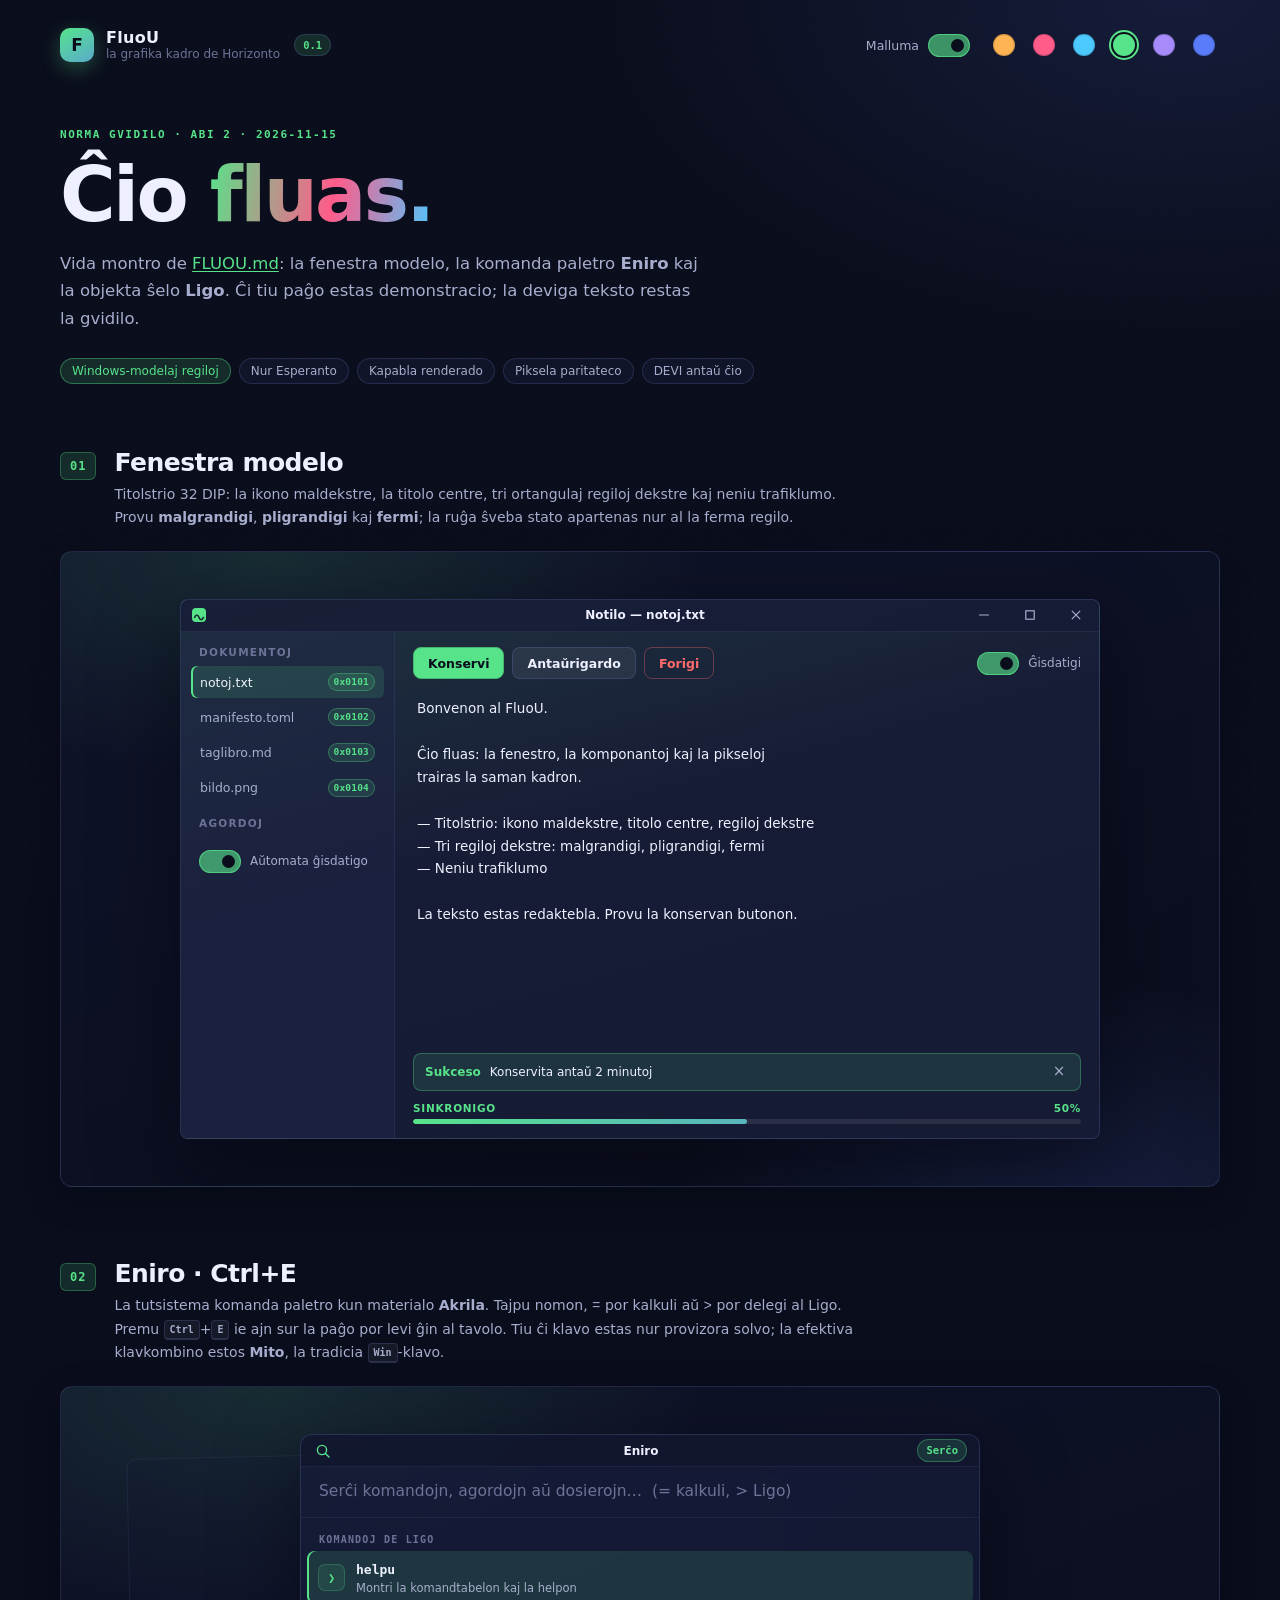
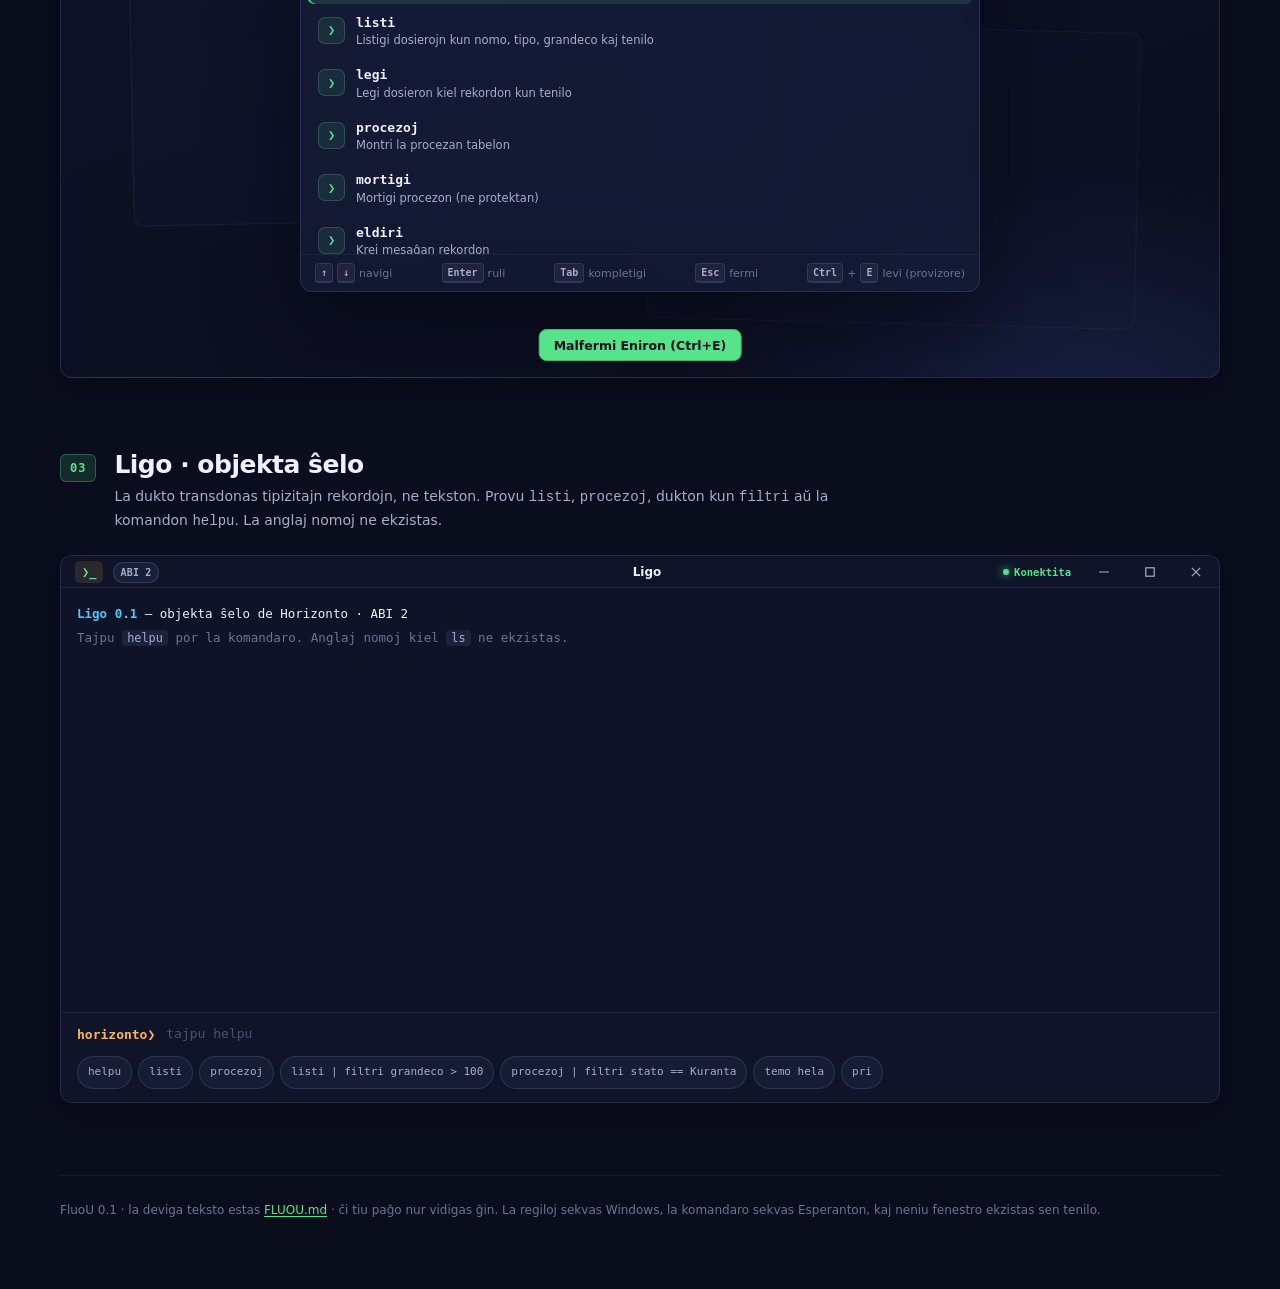
==== commit 8c07cb77: "Dokumentaro: klarigi ke Ctrl+E estas provizora kaj Mito la estonta klavo [skip ci]" ====
--- a/docs/FLUOU-montro.html
+++ b/docs/FLUOU-montro.html
@@ -2013,7 +2013,9 @@
             La tutsistema komanda paletro kun materialo <strong>Akrila</strong>.
             Tajpu nomon, <code>=</code> por kalkuli aŭ <code>&gt;</code> por
             delegi al Ligo. Premu <kbd>Ctrl</kbd>+<kbd>E</kbd> ie ajn sur la
-            paĝo por levi ĝin al tavolo.
+            paĝo por levi ĝin al tavolo. Tiu ĉi klavo estas nur provizora
+            solvo; la efektiva klavkombino estos <strong>Mito</strong>, la
+            tradicia <kbd>Win</kbd>-klavo.
           </p>
         </div>
       </div>
@@ -2048,7 +2050,7 @@
             <span><kbd>Enter</kbd> ruli</span>
             <span><kbd>Tab</kbd> kompletigi</span>
             <span><kbd>Esc</kbd> fermi</span>
-            <span><kbd>Ctrl</kbd>+<kbd>E</kbd> levi</span>
+            <span><kbd>Ctrl</kbd>+<kbd>E</kbd> levi (provizore)</span>
           </div>
         </div>
 
@@ -2694,7 +2696,7 @@
         case "pri": pri(); return;
         case "temo": temoElLigo(argumentoj); return;
         case "akcento": akcentoElLigo(argumentoj); return;
-        case "eniro": malfermiEniron(); linio("Eniro malfermita. Premu Ctrl+E ie ajn.", "sukceso"); return;
+        case "eniro": malfermiEniron(); linio("Eniro malfermita. Premu Ctrl+E (provizore) ie ajn; estonte Mito.", "sukceso"); return;
         case "purigi": terminalaKorpo.innerHTML = ""; bonvenon(); return;
         case "filtri": case "ordigi": case "unua": case "sumi":
         case "nombri": case "montri": case "teksto":
@@ -3125,6 +3127,7 @@
     eniraTavolo.addEventListener("click", fermiEniron);
 
     window.addEventListener("keydown", (e) => {
+      // Provizora klavo: la fina klavkombino estos Mito (la tradicia Win-klavo).
       if ((e.ctrlKey || e.metaKey) && e.key.toLowerCase() === "e") {
         e.preventDefault();
         malfermiEniron();
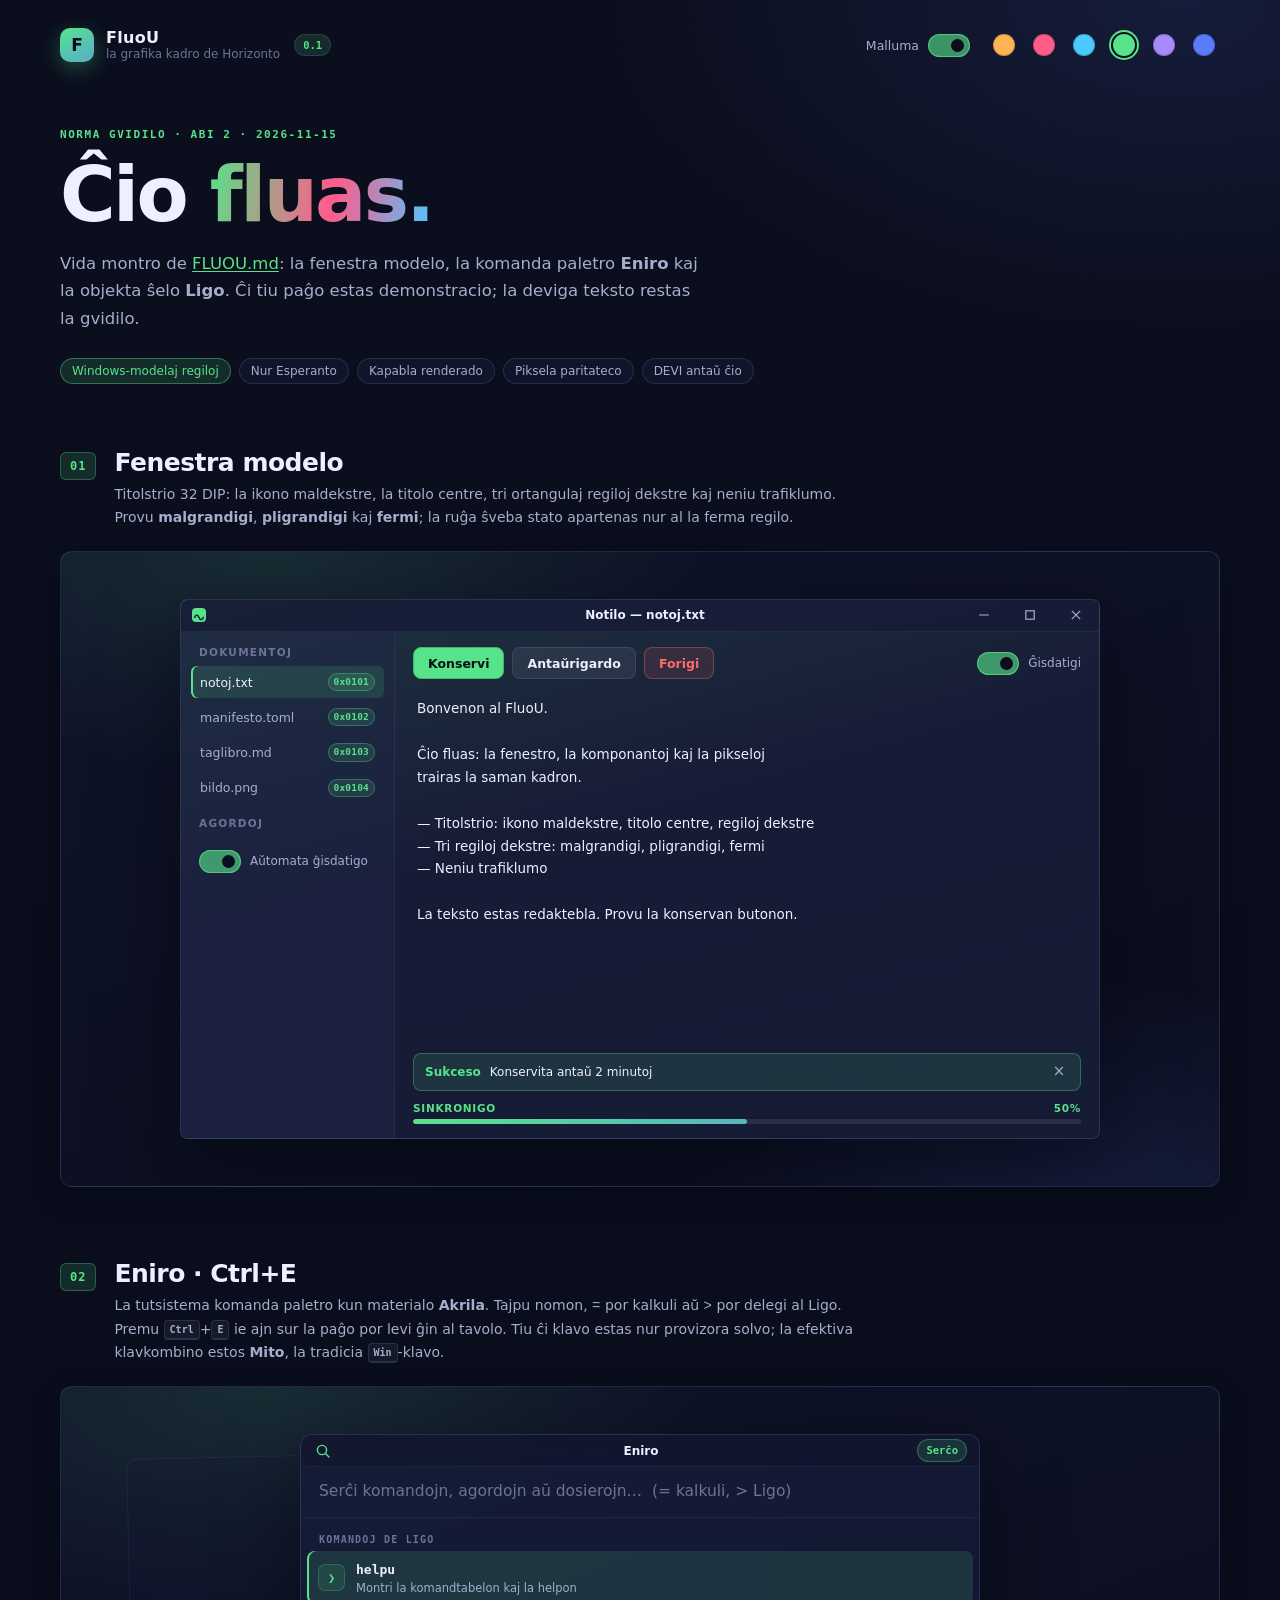
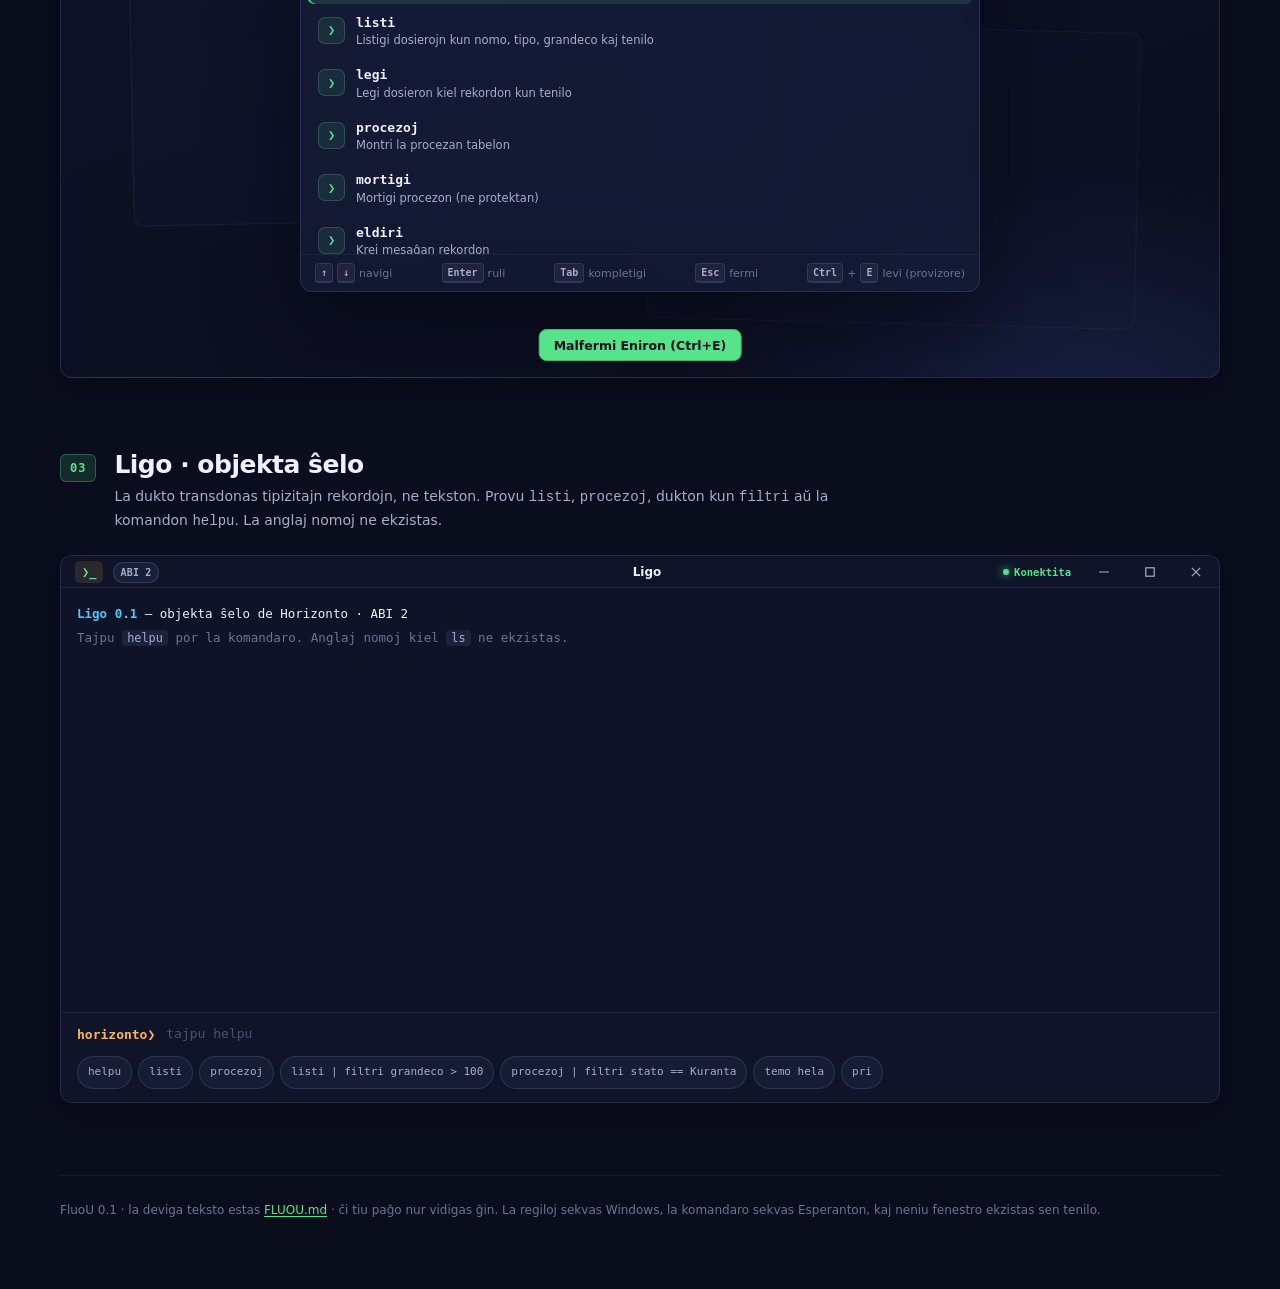
==== commit 7dc09b0b: "Esperantigi la mallongigojn kaj la restajn anglajn terminojn - CI → DI: `.github/workflows/di.yml`, " ====
--- a/docs/FLUOU-montro.html
+++ b/docs/FLUOU-montro.html
@@ -16,7 +16,7 @@
       --akcento: #FFB454;
       --akcenta-soft: color-mix(in srgb, var(--akcento) 14%, transparent);
       --sukcesa-soft: color-mix(in srgb, var(--sukceso) 12%, transparent);
-      --dangxera-soft: color-mix(in srgb, var(--dangxero) 12%, transparent);
+      --danĝera-soft: color-mix(in srgb, var(--danĝero) 12%, transparent);
       --averta-soft: color-mix(in srgb, var(--averto) 12%, transparent);
       --informa-soft: color-mix(in srgb, var(--informo) 12%, transparent);
       --tiparo: "Segoe UI", "Noto Sans", "DejaVu Sans", system-ui, sans-serif;
@@ -237,7 +237,7 @@
     }
 
     /* ── Ŝaltilo ─────────────────────────────────────────────────────── */
-    .sxaltilo {
+    .ŝaltilo {
       display: inline-flex;
       align-items: center;
       gap: 9px;
@@ -248,7 +248,7 @@
       user-select: none;
     }
 
-    .sxaltilo input {
+    .ŝaltilo input {
       appearance: none;
       -webkit-appearance: none;
       position: relative;
@@ -263,7 +263,7 @@
       transition: background .2s var(--mov-kurbo), border-color .2s var(--mov-kurbo);
     }
 
-    .sxaltilo input::after {
+    .ŝaltilo input::after {
       content: "";
       position: absolute;
       top: 4px;
@@ -275,27 +275,27 @@
       transition: transform .22s var(--mov-kurbo), width .18s var(--mov-kurbo), background .2s linear;
     }
 
-    .sxaltilo input:hover::after {
+    .ŝaltilo input:hover::after {
       width: 17px;
     }
 
-    .sxaltilo input:checked {
+    .ŝaltilo input:checked {
       background: color-mix(in srgb, var(--akcento) 62%, transparent);
       border-color: color-mix(in srgb, var(--akcento) 70%, transparent);
     }
 
-    .sxaltilo input:checked::after {
+    .ŝaltilo input:checked::after {
       transform: translateX(18px);
       width: 13px;
       background: #0A0D1C;
     }
 
-    .sxaltilo input:checked:hover::after {
+    .ŝaltilo input:checked:hover::after {
       width: 17px;
       transform: translateX(14px);
     }
 
-    .sxaltilo.malgranda {
+    .ŝaltilo.malgranda {
       font-size: 12px;
     }
 
@@ -667,7 +667,7 @@
       flex: none;
     }
 
-    .flanko .sxaltilo {
+    .flanko .ŝaltilo {
       margin: 8px 8px 0;
       font-size: 12px;
     }
@@ -760,13 +760,13 @@
       color: var(--teksto);
     }
 
-    .buto.dangxera {
-      background: var(--dangxera-soft);
+    .buto.danĝera {
+      background: var(--danĝera-soft);
       color: var(--danĝero);
       border-color: color-mix(in srgb, var(--danĝero) 34%, transparent);
     }
 
-    .buto.dangxera:hover {
+    .buto.danĝera:hover {
       background: color-mix(in srgb, var(--danĝero) 20%, transparent);
     }
 
@@ -1251,7 +1251,7 @@
     .enira-eraro {
       padding: 16px;
       font-size: 12.5px;
-      color: var(--dangxero);
+      color: var(--danĝero);
     }
 
     .enira-butono {
@@ -1610,7 +1610,7 @@
     }
 
     /* ── Fulmomesaĝoj ────────────────────────────────────────────────── */
-    .fulmomesagxoj {
+    .fulmomesaĝoj {
       position: fixed;
       right: 20px;
       bottom: 20px;
@@ -1622,7 +1622,7 @@
       pointer-events: none;
     }
 
-    .fulmomesagxo {
+    .fulmomesaĝo {
       padding: 11px 14px;
       border: 1px solid var(--limo);
       border-radius: 10px;
@@ -1634,19 +1634,19 @@
       border-left: 3px solid var(--informo);
     }
 
-    .fulmomesagxo.sukceso {
+    .fulmomesaĝo.sukceso {
       border-left-color: var(--sukceso);
     }
 
-    .fulmomesagxo.averto {
+    .fulmomesaĝo.averto {
       border-left-color: var(--averto);
     }
 
-    .fulmomesagxo.dangxero {
+    .fulmomesaĝo.danĝero {
       border-left-color: var(--danĝero);
     }
 
-    .fulmomesagxo.foriri {
+    .fulmomesaĝo.foriri {
       animation: elflugi .22s var(--mov-kurbo) forwards;
     }
 
@@ -1822,7 +1822,7 @@
 </head>
 
 <body>
-  <a class="salto" href="#cxefa">Salti al la enhavo</a>
+  <a class="salto" href="#ĉefa">Salti al la enhavo</a>
 
   <header class="kapo">
     <div class="marko">
@@ -1834,7 +1834,7 @@
       <span class="versio">0.1</span>
     </div>
     <div class="agordoj">
-      <label class="sxaltilo">
+      <label class="ŝaltilo">
         <span id="temoEtikedo">Malluma</span>
         <input type="checkbox" id="temoSxaltilo" checked aria-label="Malluma temo">
       </label>
@@ -1843,7 +1843,7 @@
           aria-label="Akcento oro" aria-pressed="true"></button>
         <button class="akcento-elektilo" type="button" data-akcento="koralo" style="--koloro:#FF5C8A"
           aria-label="Akcento koralo" aria-pressed="false"></button>
-        <button class="akcento-elektilo" type="button" data-akcento="cxielo" style="--koloro:#4CC9FF"
+        <button class="akcento-elektilo" type="button" data-akcento="ĉielo" style="--koloro:#4CC9FF"
           aria-label="Akcento ĉielo" aria-pressed="false"></button>
         <button class="akcento-elektilo" type="button" data-akcento="verdo" style="--koloro:#57E389"
           aria-label="Akcento verdo" aria-pressed="false"></button>
@@ -1855,7 +1855,7 @@
     </div>
   </header>
 
-  <main id="cxefa">
+  <main id="ĉefa">
     <div class="heroo">
       <p class="supera-etikedo">Norma gvidilo · ABI 2 · 2026-11-15</p>
       <h1>Ĉio <span>fluas.</span></h1>
@@ -1946,7 +1946,7 @@
               </button>
 
               <div class="flanka-etikedo">Agordoj</div>
-              <label class="sxaltilo">
+              <label class="ŝaltilo">
                 <input type="checkbox" checked>
                 Aŭtomata ĝisdatigo
               </label>
@@ -1955,10 +1955,10 @@
             <div class="redaktilo">
               <div class="ilobreto">
                 <button type="button" class="buto akcenta" id="konservi">Konservi</button>
-                <button type="button" class="buto norma" id="antauxrigardo">Antaŭrigardo</button>
-                <button type="button" class="buto dangxera" id="forigi">Forigi</button>
+                <button type="button" class="buto norma" id="antaŭrigardo">Antaŭrigardo</button>
+                <button type="button" class="buto danĝera" id="forigi">Forigi</button>
                 <span class="spaco"></span>
-                <label class="sxaltilo malgranda">
+                <label class="ŝaltilo malgranda">
                   <input type="checkbox" checked>
                   Ĝisdatigi
                 </label>
@@ -2148,7 +2148,7 @@
   </main>
 
   <div class="enira-tavolo" id="eniraTavolo" hidden></div>
-  <div class="fulmomesagxoj" id="fulmomesagxoj" aria-live="polite" aria-label="Fulmomesaĝoj"></div>
+  <div class="fulmomesaĝoj" id="fulmomesaĝoj" aria-live="polite" aria-label="Fulmomesaĝoj"></div>
 
   <script>
     "use strict";
@@ -2169,23 +2169,23 @@
     const AKCENTOJ = {
       oro: "#FFB454",
       koralo: "#FF5C8A",
-      cxielo: "#4CC9FF",
+      ĉielo: "#4CC9FF",
       verdo: "#57E389",
       viola: "#A78BFA",
       bluo: "#5B7CFA"
     };
     const AKCENTAJ_NOMOJ = {
-      oro: "oro", koralo: "koralo", cxielo: "ĉielo",
+      oro: "oro", koralo: "koralo", ĉielo: "ĉielo",
       verdo: "verdo", viola: "viola", bluo: "bluo"
     };
 
     const temoSxaltilo = document.getElementById("temoSxaltilo");
     const temoEtikedo = document.getElementById("temoEtikedo");
 
-    function fulmomesagxo(titolo, teksto, semantiko) {
-      const ujo = document.getElementById("fulmomesagxoj");
+    function fulmomesaĝo(titolo, teksto, semantiko) {
+      const ujo = document.getElementById("fulmomesaĝoj");
       const el = document.createElement("div");
-      el.className = "fulmomesagxo" + (semantiko ? " " + semantiko : "");
+      el.className = "fulmomesaĝo" + (semantiko ? " " + semantiko : "");
       el.innerHTML =
         '<div class="fulma-titolo">' + eskapi(titolo) + '</div>' +
         '<div class="fulma-teksto">' + eskapi(teksto) + '</div>';
@@ -2204,7 +2204,7 @@
       temoEtikedo.textContent = valoro === "malluma" ? "Malluma" : "Hela";
       try { localStorage.setItem("fluou-temo", valoro); } catch (e) { /* sen poŝo */ }
       if (sciigi) {
-        fulmomesagxo("Temo", "La tuta interfaco nun estas " + valoro + ".", "sukceso");
+        fulmomesaĝo("Temo", "La tuta interfaco nun estas " + valoro + ".", "sukceso");
       }
     }
 
@@ -2216,7 +2216,7 @@
       });
       try { localStorage.setItem("fluou-akcento", valoro); } catch (e) { /* sen poŝo */ }
       if (sciigi) {
-        fulmomesagxo("Akcento", "Nova akcento: " + AKCENTAJ_NOMOJ[valoro] + ".", "sukceso");
+        fulmomesaĝo("Akcento", "Nova akcento: " + AKCENTAJ_NOMOJ[valoro] + ".", "sukceso");
       }
     }
 
@@ -2280,7 +2280,7 @@
       });
     });
 
-    function sxangxiMaksimumon() {
+    function ŝanĝiMaksimumon() {
       const pligranda = fenestro.classList.toggle("pligrandigita");
       regiloMaksimumi.setAttribute("aria-label", pligranda ? "Restarigi" : "Pligrandigi");
       regiloMaksimumi.title = pligranda ? "Restarigi" : "Pligrandigi";
@@ -2290,14 +2290,14 @@
       butono.addEventListener("click", () => {
         const ago = butono.dataset.ago;
         if (ago === "pligrandigi") {
-          sxangxiMaksimumon();
+          ŝanĝiMaksimumon();
           return;
         }
         if (ago === "malgrandigi") {
-          if (fenestro.classList.contains("pligrandigita")) sxangxiMaksimumon();
+          if (fenestro.classList.contains("pligrandigita")) ŝanĝiMaksimumon();
           fenestro.classList.add("malgrandigita");
           tasko.hidden = false;
-          fulmomesagxo("Malgrandigita", "Notilo atendas en la tasko.", "informo");
+          fulmomesaĝo("Malgrandigita", "Notilo atendas en la tasko.", "informo");
           return;
         }
         if (ago === "fermi") {
@@ -2306,14 +2306,14 @@
             fenestro.hidden = true;
             restarigo.hidden = false;
           }, 260);
-          fulmomesagxo("Fermi", "La kompozitoro revokis la FENESTRO-tenilon.", "averto");
+          fulmomesaĝo("Fermi", "La kompozitoro revokis la FENESTRO-tenilon.", "averto");
         }
       });
     });
 
     document.getElementById("titolstrio").addEventListener("dblclick", (e) => {
       if (e.target.closest(".regiloj")) return;
-      sxangxiMaksimumon();
+      ŝanĝiMaksimumon();
     });
 
     tasko.addEventListener("click", () => {
@@ -2333,19 +2333,19 @@
       regiloMaksimumi.title = "Pligrandigi";
       fenestraTitolo.textContent = "Notilo — notoj.txt";
       redaktataTeksto.value = DOSIERA_ENHAVO["notoj.txt"];
-      fulmomesagxo("Remalfermita", "Nova FENESTRO-tenilo atribuiĝis al Notilo.", "sukceso");
+      fulmomesaĝo("Remalfermita", "Nova FENESTRO-tenilo atribuiĝis al Notilo.", "sukceso");
     });
 
     document.getElementById("konservi").addEventListener("click", () => {
       document.getElementById("informaTeksto").textContent = "Konservita ĵus";
       document.getElementById("informaStrio").hidden = false;
-      fulmomesagxo("Konservite", "La dosiero konserviĝis tra la FENESTRO-tenilo.", "sukceso");
+      fulmomesaĝo("Konservite", "La dosiero konserviĝis tra la FENESTRO-tenilo.", "sukceso");
     });
-    document.getElementById("antauxrigardo").addEventListener("click", () => {
-      fulmomesagxo("Antaŭrigardo", "Nova FENESTRO malfermiĝis en la kompozitoro.", "informo");
+    document.getElementById("antaŭrigardo").addEventListener("click", () => {
+      fulmomesaĝo("Antaŭrigardo", "Nova FENESTRO malfermiĝis en la kompozitoro.", "informo");
     });
     document.getElementById("forigi").addEventListener("click", () => {
-      fulmomesagxo("Danĝera ago", "Forigo postulas konfirmon (K06).", "dangxero");
+      fulmomesaĝo("Danĝera ago", "Forigo postulas konfirmon (K06).", "danĝero");
     });
     document.getElementById("fermiStrieton").addEventListener("click", () => {
       document.getElementById("informaStrio").hidden = true;
@@ -2398,7 +2398,7 @@
     const ligoMaksimumi = document.getElementById("ligoMaksimumi");
     const ligoRestarigo = document.getElementById("ligoRestarigo");
 
-    function sxangxiLigonMaksimumon() {
+    function ŝanĝiLigonMaksimumon() {
       const pligranda = terminalo.classList.toggle("pligrandigita");
       ligoMaksimumi.setAttribute("aria-label", pligranda ? "Restarigi" : "Pligrandigi");
       ligoMaksimumi.title = pligranda ? "Restarigi" : "Pligrandigi";
@@ -2408,14 +2408,14 @@
       butono.addEventListener("click", () => {
         const ago = butono.dataset.ago;
         if (ago === "pligrandigi") {
-          sxangxiLigonMaksimumon();
+          ŝanĝiLigonMaksimumon();
           return;
         }
         if (ago === "malgrandigi") {
-          if (terminalo.classList.contains("pligrandigita")) sxangxiLigonMaksimumon();
+          if (terminalo.classList.contains("pligrandigita")) ŝanĝiLigonMaksimumon();
           terminalo.classList.add("malgrandigita");
           ligoRestarigo.hidden = false;
-          fulmomesagxo("Malgrandigita", "Ligo atendas sub la sceno.", "informo");
+          fulmomesaĝo("Malgrandigita", "Ligo atendas sub la sceno.", "informo");
           return;
         }
         if (ago === "fermi") {
@@ -2424,7 +2424,7 @@
             terminalo.hidden = true;
             ligoRestarigo.hidden = false;
           }, 260);
-          fulmomesagxo("Fermi", "La kompozitoro revokis la FENESTRO-tenilon de Ligo.", "averto");
+          fulmomesaĝo("Fermi", "La kompozitoro revokis la FENESTRO-tenilon de Ligo.", "averto");
         }
       });
     });
@@ -2450,7 +2450,7 @@
       return d;
     }
     function skrolli() { terminalaKorpo.scrollTop = terminalaKorpo.scrollHeight; }
-    function eraro(mesagxo) { linio("✕ " + eskapi(mesagxo), "eraro"); }
+    function eraro(mesaĝo) { linio("✕ " + eskapi(mesaĝo), "eraro"); }
     function montraValoro(kampo, valoro) {
       if (typeof valoro === "number" && UNUOJ[kampo]) return formatu(valoro) + UNUOJ[kampo];
       return String(valoro);
@@ -2641,7 +2641,7 @@
       }
       agordiTemon(valoro, false);
       linio("Temo ŝanĝita al " + valoro + ".", "sukceso");
-      fulmomesagxo("Temo", "La tuta interfaco nun estas " + valoro + ".", "sukceso");
+      fulmomesaĝo("Temo", "La tuta interfaco nun estas " + valoro + ".", "sukceso");
     }
 
     function akcentoElLigo(argumentoj) {
@@ -2649,8 +2649,8 @@
       const mapo = {
         oro: "oro",
         koralo: "koralo",
-        "ĉielo": "cxielo",
-        cxielo: "cxielo",
+        "ĉielo": "ĉielo",
+        ĉielo: "ĉielo",
         verdo: "verdo",
         viola: "viola",
         bluo: "bluo"
@@ -2662,7 +2662,7 @@
       }
       agordiAkcenton(valoro, false);
       linio("Akcento ŝanĝita al " + AKCENTAJ_NOMOJ[valoro] + ".", "sukceso");
-      fulmomesagxo("Akcento", "Nova akcento: " + AKCENTAJ_NOMOJ[valoro] + ".", "sukceso");
+      fulmomesaĝo("Akcento", "Nova akcento: " + AKCENTAJ_NOMOJ[valoro] + ".", "sukceso");
     }
 
     function plenumiLigon(teksto) {
@@ -2671,9 +2671,9 @@
 
       if (unuaVorto === "eldiri") {
         const spaco = teksto.indexOf(" ");
-        const gxin = spaco === -1 ? "" : teksto.slice(spaco + 1).trim();
-        if (!gxin) { eraro("eldiri: mankas teksto (-2)"); return; }
-        tabelo([{ "mesaĝo": gxin }], ["mesaĝo"]);
+        const ĝin = spaco === -1 ? "" : teksto.slice(spaco + 1).trim();
+        if (!ĝin) { eraro("eldiri: mankas teksto (-2)"); return; }
+        tabelo([{ "mesaĝo": ĝin }], ["mesaĝo"]);
         return;
       }
 
@@ -2809,7 +2809,7 @@
       { nomo: "Temo: hela", priskribo: "Ŝanĝi la tutan FluoU-interfacon al hela temo", tipo: "agordo", grupo: "Agordoj", ikono: "◑", plenumu: () => agordiTemon("hela", true) },
       { nomo: "Akcento: oro", priskribo: "Suna akcento #FFB454", tipo: "agordo", grupo: "Agordoj", ikono: "●", plenumu: () => agordiAkcenton("oro", true) },
       { nomo: "Akcento: koralo", priskribo: "Krepuska akcento #FF5C8A", tipo: "agordo", grupo: "Agordoj", ikono: "●", plenumu: () => agordiAkcenton("koralo", true) },
-      { nomo: "Akcento: ĉielo", priskribo: "Ĉiela akcento #4CC9FF", tipo: "agordo", grupo: "Agordoj", ikono: "●", plenumu: () => agordiAkcenton("cxielo", true) },
+      { nomo: "Akcento: ĉielo", priskribo: "Ĉiela akcento #4CC9FF", tipo: "agordo", grupo: "Agordoj", ikono: "●", plenumu: () => agordiAkcenton("ĉielo", true) },
       { nomo: "Akcento: verdo", priskribo: "Natura akcento #57E389", tipo: "agordo", grupo: "Agordoj", ikono: "●", plenumu: () => agordiAkcenton("verdo", true) },
       { nomo: "Akcento: viola", priskribo: "Dua akcento #A78BFA", tipo: "agordo", grupo: "Agordoj", ikono: "●", plenumu: () => agordiAkcenton("viola", true) },
       { nomo: "Akcento: bluo", priskribo: "Profunda bluo #5B7CFA", tipo: "agordo", grupo: "Agordoj", ikono: "●", plenumu: () => agordiAkcenton("bluo", true) }
@@ -2833,7 +2833,7 @@
         "</button>";
     }
 
-    function sxangxiElekton() {
+    function ŝanĝiElekton() {
       const eroj = enirajRezultoj.querySelectorAll(".enira-ero");
       eroj.forEach((el, i) => {
         const elektita = i === eniraElektita;
@@ -3034,28 +3034,28 @@
         if (navigator.clipboard && navigator.clipboard.writeText) {
           try {
             navigator.clipboard.writeText(valoro).then(
-              () => fulmomesagxo("Kopiite", "La rezulto " + valoro + " kopiiĝis.", "sukceso"),
-              () => fulmomesagxo("Kopiado malsukcesis", "La retumilo ne permesis kopiadon.", "averto")
+              () => fulmomesaĝo("Kopiite", "La rezulto " + valoro + " kopiiĝis.", "sukceso"),
+              () => fulmomesaĝo("Kopiado malsukcesis", "La retumilo ne permesis kopiadon.", "averto")
             );
           } catch (e) {
-            fulmomesagxo("Kopiado malsukcesis", "La retumilo ne permesis kopiadon.", "averto");
+            fulmomesaĝo("Kopiado malsukcesis", "La retumilo ne permesis kopiadon.", "averto");
           }
         } else {
-          fulmomesagxo("Kopiado", "La retumilo ne subtenas kopiadon.", "averto");
+          fulmomesaĝo("Kopiado", "La retumilo ne subtenas kopiadon.", "averto");
         }
         return;
       }
       if (ero.tipo === "delegado") {
         fermiEniron();
         ruliLigon(ero.komando);
-        fulmomesagxo("Ligo", "Rulita en la objekta ŝelo.", "sukceso");
+        fulmomesaĝo("Ligo", "Rulita en la objekta ŝelo.", "sukceso");
         montruLigon();
         return;
       }
       if (ero.tipo === "komando") {
         fermiEniron();
         ruliLigon(ero.nomo);
-        fulmomesagxo("Ligo", "Rulita: " + ero.nomo, "sukceso");
+        fulmomesaĝo("Ligo", "Rulita: " + ero.nomo, "sukceso");
         montruLigon();
         return;
       }
@@ -3080,14 +3080,14 @@
         e.preventDefault();
         if (!enirajEroj.length) return;
         eniraElektita = (eniraElektita + 1) % enirajEroj.length;
-        sxangxiElekton();
+        ŝanĝiElekton();
         return;
       }
       if (e.key === "ArrowUp") {
         e.preventDefault();
         if (!enirajEroj.length) return;
         eniraElektita = (eniraElektita - 1 + enirajEroj.length) % enirajEroj.length;
-        sxangxiElekton();
+        ŝanĝiElekton();
         return;
       }
       if (e.key === "Enter") {
@@ -3120,7 +3120,7 @@
       const butono = e.target.closest(".enira-ero");
       if (!butono) return;
       eniraElektita = Number(butono.dataset.indekso);
-      sxangxiElekton();
+      ŝanĝiElekton();
     });
 
     document.getElementById("malfermiEniron").addEventListener("click", malfermiEniron);
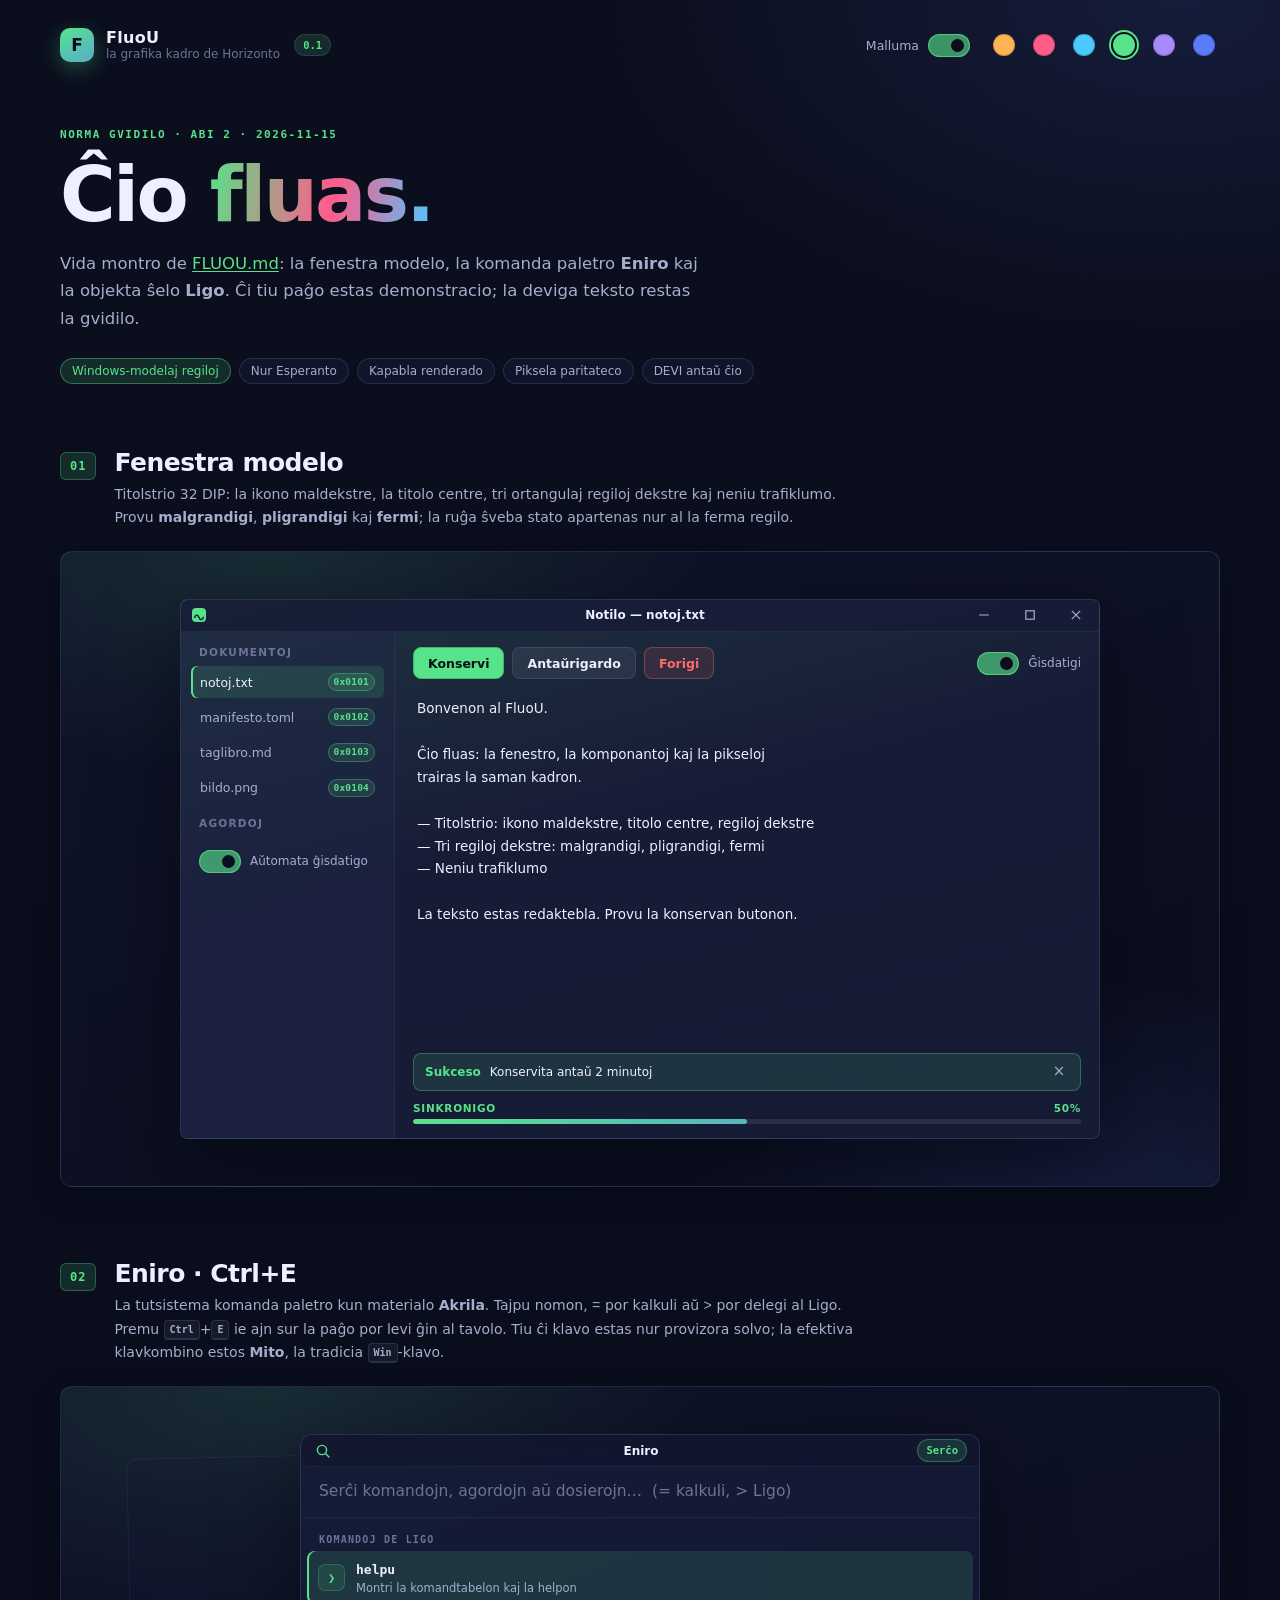
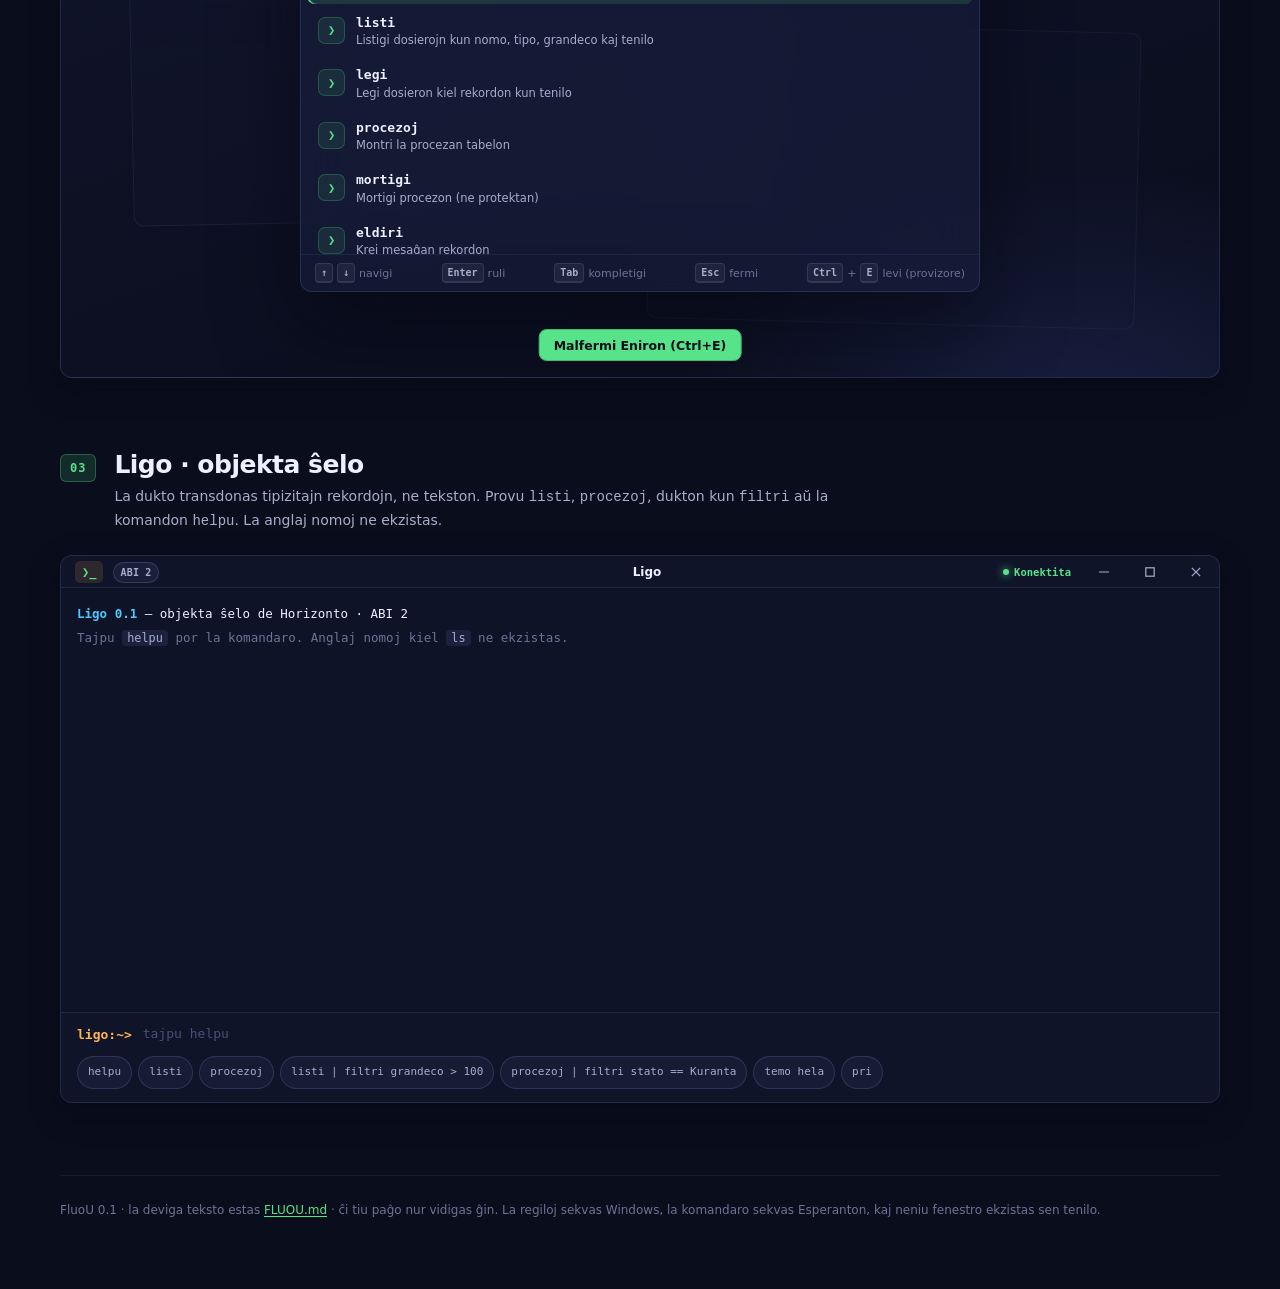
==== commit 0cbce2d8: "M17 Fazo 4: objekta ŝelo Ligo, SYS_LANĜI kaj saluto (0.7.3) Ligo anstataŭas la memprovajn reĝimojn p" ====
--- a/docs/FLUOU-montro.html
+++ b/docs/FLUOU-montro.html
@@ -1476,6 +1476,16 @@
       font-variant-numeric: tabular-nums;
       color: #EEF0FF;
     }
+
+    .terminala-tabelo td.tipo {
+      color: var(--informo);
+      font-family: var(--mono);
+      font-size: .92em;
+    }
+
+    .terminala-tabelo td.tipo-teksto { color: var(--sukceso); }
+    .terminala-tabelo td.tipo-agordo { color: var(--averto); }
+    .terminala-tabelo td.tipo-bildo { color: var(--akcento); }
 
     .terminala-korpo .sildeto.tenila {
       color: #FFB454;
@@ -2116,7 +2126,7 @@
         <div class="terminala-korpo" id="terminalaKorpo" role="log" aria-live="polite" aria-label="Eligo de Ligo"></div>
 
         <form class="terminala-injeto" id="terminalaFormo" autocomplete="off">
-          <label class="prompto" for="ligoEniro">horizonto❯</label>
+          <label class="prompto" for="ligoEniro">ligo:~></label>
           <input id="ligoEniro" type="text" autocomplete="off" autocapitalize="off" spellcheck="false"
             placeholder="tajpu helpu" aria-label="Komando de Ligo">
         </form>
@@ -2477,6 +2487,8 @@
           const v = r[k];
           if (k === "tenilo" && v != null) {
             html += '<td><span class="sildeto tenila">TENILO ' + eskapi(v) + "</span></td>";
+          } else if (k === "tipo" && typeof v === "string") {
+            html += '<td class="tipo tipo-' + eskapi(v) + '">' + eskapi(v) + "</td>";
           } else if (typeof v === "number") {
             html += '<td class="nombra">' + eskapi(montraValoro(k, v)) + "</td>";
           } else {
@@ -2731,7 +2743,7 @@
       if (!pura) return;
       const eho = document.createElement("div");
       eho.className = "linio komanda";
-      eho.innerHTML = '<span class="prompto">horizonto❯</span> <span>' + eskapi(pura) + "</span>";
+      eho.innerHTML = '<span class="prompto">ligo:~></span> <span>' + eskapi(pura) + "</span>";
       terminalaKorpo.appendChild(eho);
       if (ligoHistorio[ligoHistorio.length - 1] !== pura) ligoHistorio.push(pura);
       ligoHistoriaIndekso = ligoHistorio.length;
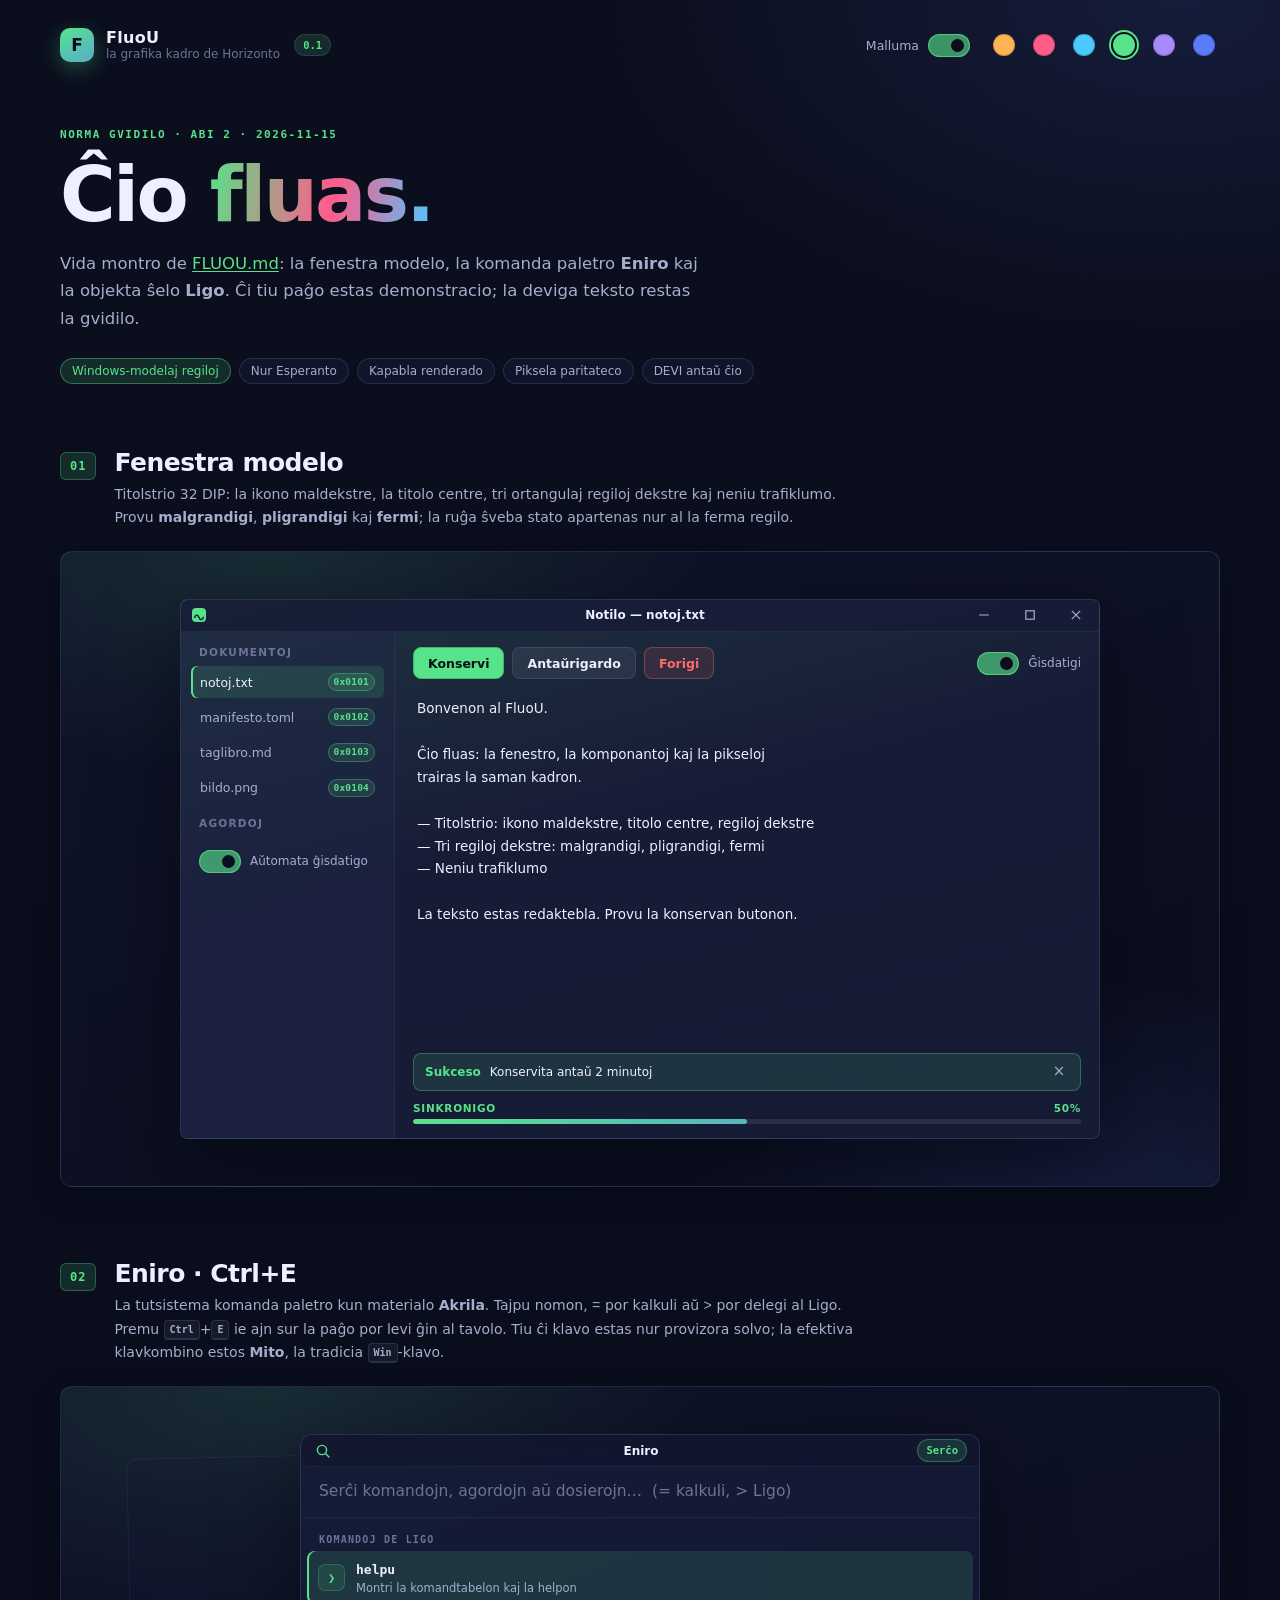
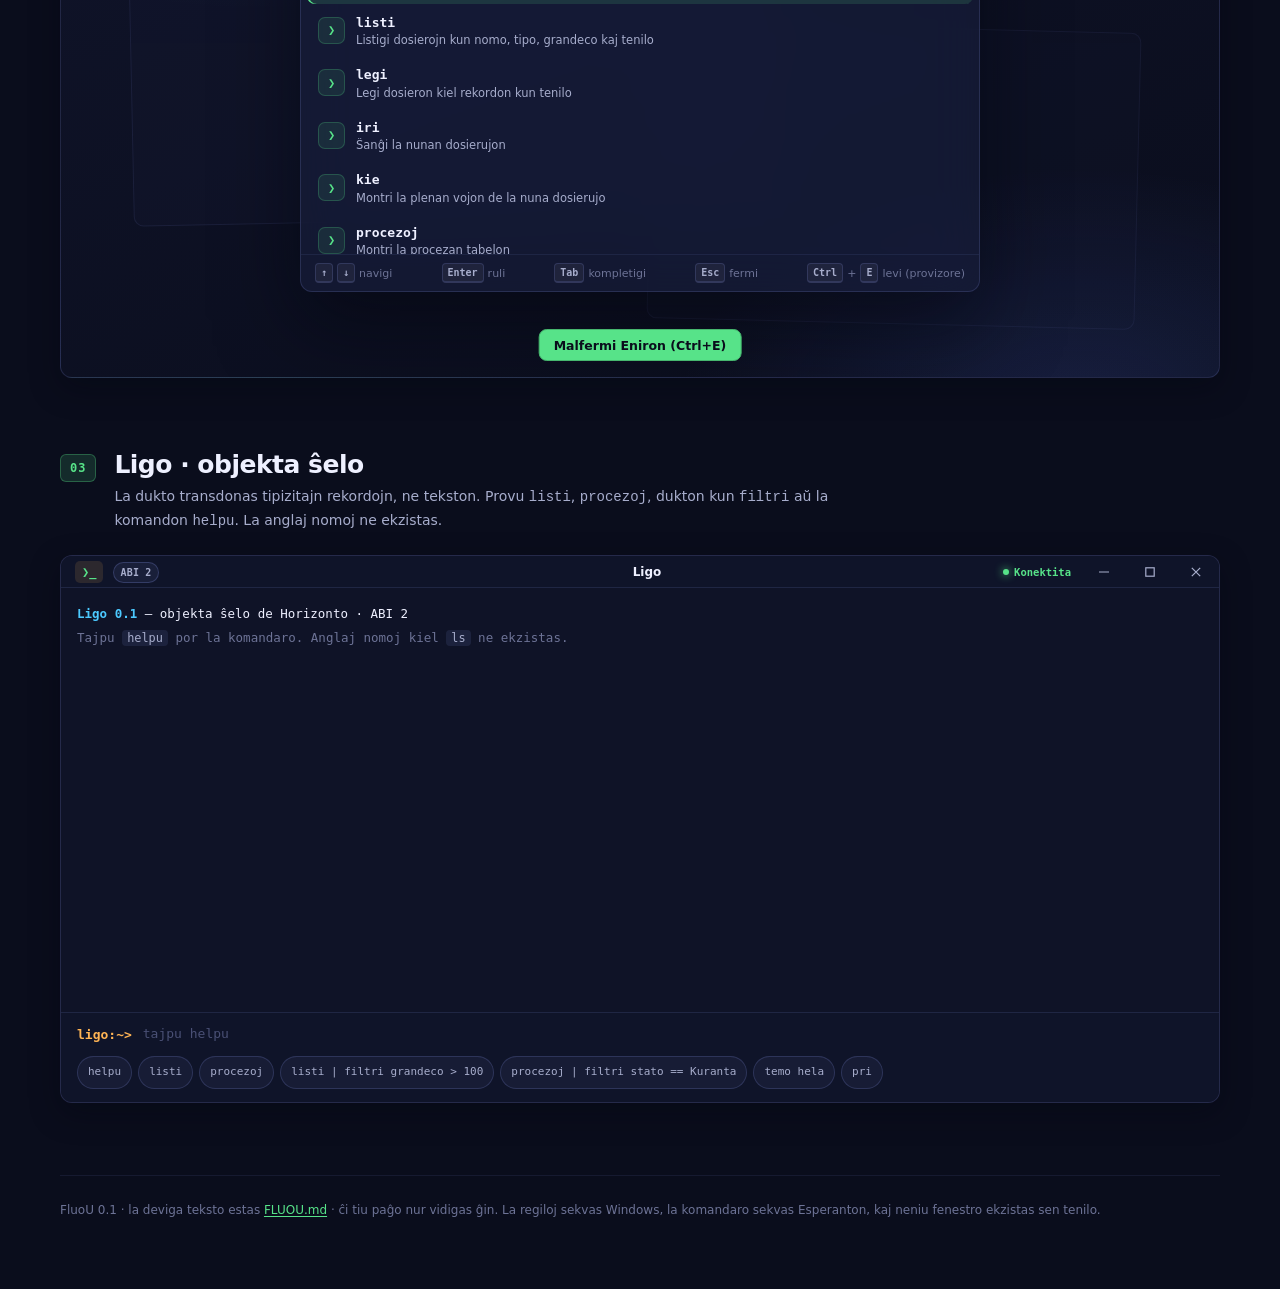
==== commit 3f5f19e5: "M18 Fazo 6: hejma dosierujo, iri kaj relativaj vojoj (0.8.5)" ====
--- a/docs/FLUOU-montro.html
+++ b/docs/FLUOU-montro.html
@@ -2381,6 +2381,8 @@
       { nomo: "helpu", priskribo: "Montri la komandtabelon kaj la helpon" },
       { nomo: "listi", priskribo: "Listigi dosierojn kun nomo, tipo, grandeco kaj tenilo" },
       { nomo: "legi", priskribo: "Legi dosieron kiel rekordon kun tenilo" },
+      { nomo: "iri", priskribo: "Ŝanĝi la nunan dosierujon" },
+      { nomo: "kie", priskribo: "Montri la plenan vojon de la nuna dosierujo" },
       { nomo: "procezoj", priskribo: "Montri la procezan tabelon" },
       { nomo: "mortigi", priskribo: "Mortigi procezon (ne protektan)" },
       { nomo: "eldiri", priskribo: "Krei mesaĝan rekordon" },
@@ -2451,6 +2453,33 @@
     let ligoHistoriaIndekso = 0;
     let lastRecords = null;
     let lastColumns = null;
+    let nunaDosierujo = "/hejmo";
+
+    function solviVojon(vojo) {
+      const kruda = String(vojo || "").trim() || "~";
+      const absoluta = kruda === "~" || kruda.startsWith("~/") || kruda.startsWith("/");
+      if (kruda.startsWith("~") && kruda !== "~" && !kruda.startsWith("~/")) return null;
+      const bazo = absoluta ? [] : nunaDosierujo.split("/").filter(Boolean);
+      const resto = kruda === "~" ? "" : kruda.startsWith("~/") ? kruda.slice(2) : kruda.replace(/^\//, "");
+      if (kruda === "~" || kruda.startsWith("~/")) bazo.push("hejmo");
+      for (const peco of resto.split("/")) {
+        if (!peco || peco === ".") continue;
+        if (peco === "..") bazo.pop();
+        else bazo.push(peco);
+      }
+      return "/" + bazo.join("/");
+    }
+
+    function montroDe(vojo) {
+      if (vojo === "/hejmo") return "~";
+      if (vojo.startsWith("/hejmo/")) return "~" + vojo.slice(6);
+      return vojo;
+    }
+
+    function ĝisdatigiPrompton() {
+      document.querySelector("label.prompto[for='ligoEniro']").textContent =
+        "ligo:" + montroDe(nunaDosierujo) + ">";
+    }
 
     function linio(html, klaso) {
       const d = document.createElement("div");
@@ -2515,6 +2544,7 @@
       linio('<span class="terminala-marko">Komandaro de Ligo</span>');
       tabelo(KOMANDOJ.map((k) => ({ komando: k.nomo, priskribo: k.priskribo })), ["komando", "priskribo"]);
       linio("Duktoj: <code>listi | filtri grandeco &gt; 100 | ordigi grandeco malkreske | montri</code>", "muted");
+      linio("Vojoj: <code>~</code> = <code>/hejmo</code>; relativaj vojoj komenciĝas en la nuna dosierujo.", "muted");
     }
 
     function pri() {
@@ -2704,6 +2734,14 @@
         case "listi": lastRecords = DOSIEROJ.map((d) => Object.assign({}, d)); break;
         case "procezoj": lastRecords = PROCEZOJ.map((p) => Object.assign({}, p)); break;
         case "legi": legiDosieron(krudaArgumento); return;
+        case "iri": {
+          const celo = solviVojon(krudaArgumento);
+          if (celo === null) { eraro("iri: nevalida vojo: " + krudaArgumento + " (-2)"); return; }
+          nunaDosierujo = celo;
+          ĝisdatigiPrompton();
+          return;
+        }
+        case "kie": skalaro("NUNA DOSIERUJO", nunaDosierujo); return;
         case "mortigi": mortigi(argumentoj); return;
         case "pri": pri(); return;
         case "temo": temoElLigo(argumentoj); return;
@@ -2743,7 +2781,8 @@
       if (!pura) return;
       const eho = document.createElement("div");
       eho.className = "linio komanda";
-      eho.innerHTML = '<span class="prompto">ligo:~></span> <span>' + eskapi(pura) + "</span>";
+      eho.innerHTML = '<span class="prompto">ligo:' + eskapi(montroDe(nunaDosierujo)) + "></span> <span>" +
+        eskapi(pura) + "</span>";
       terminalaKorpo.appendChild(eho);
       if (ligoHistorio[ligoHistorio.length - 1] !== pura) ligoHistorio.push(pura);
       ligoHistoriaIndekso = ligoHistorio.length;
